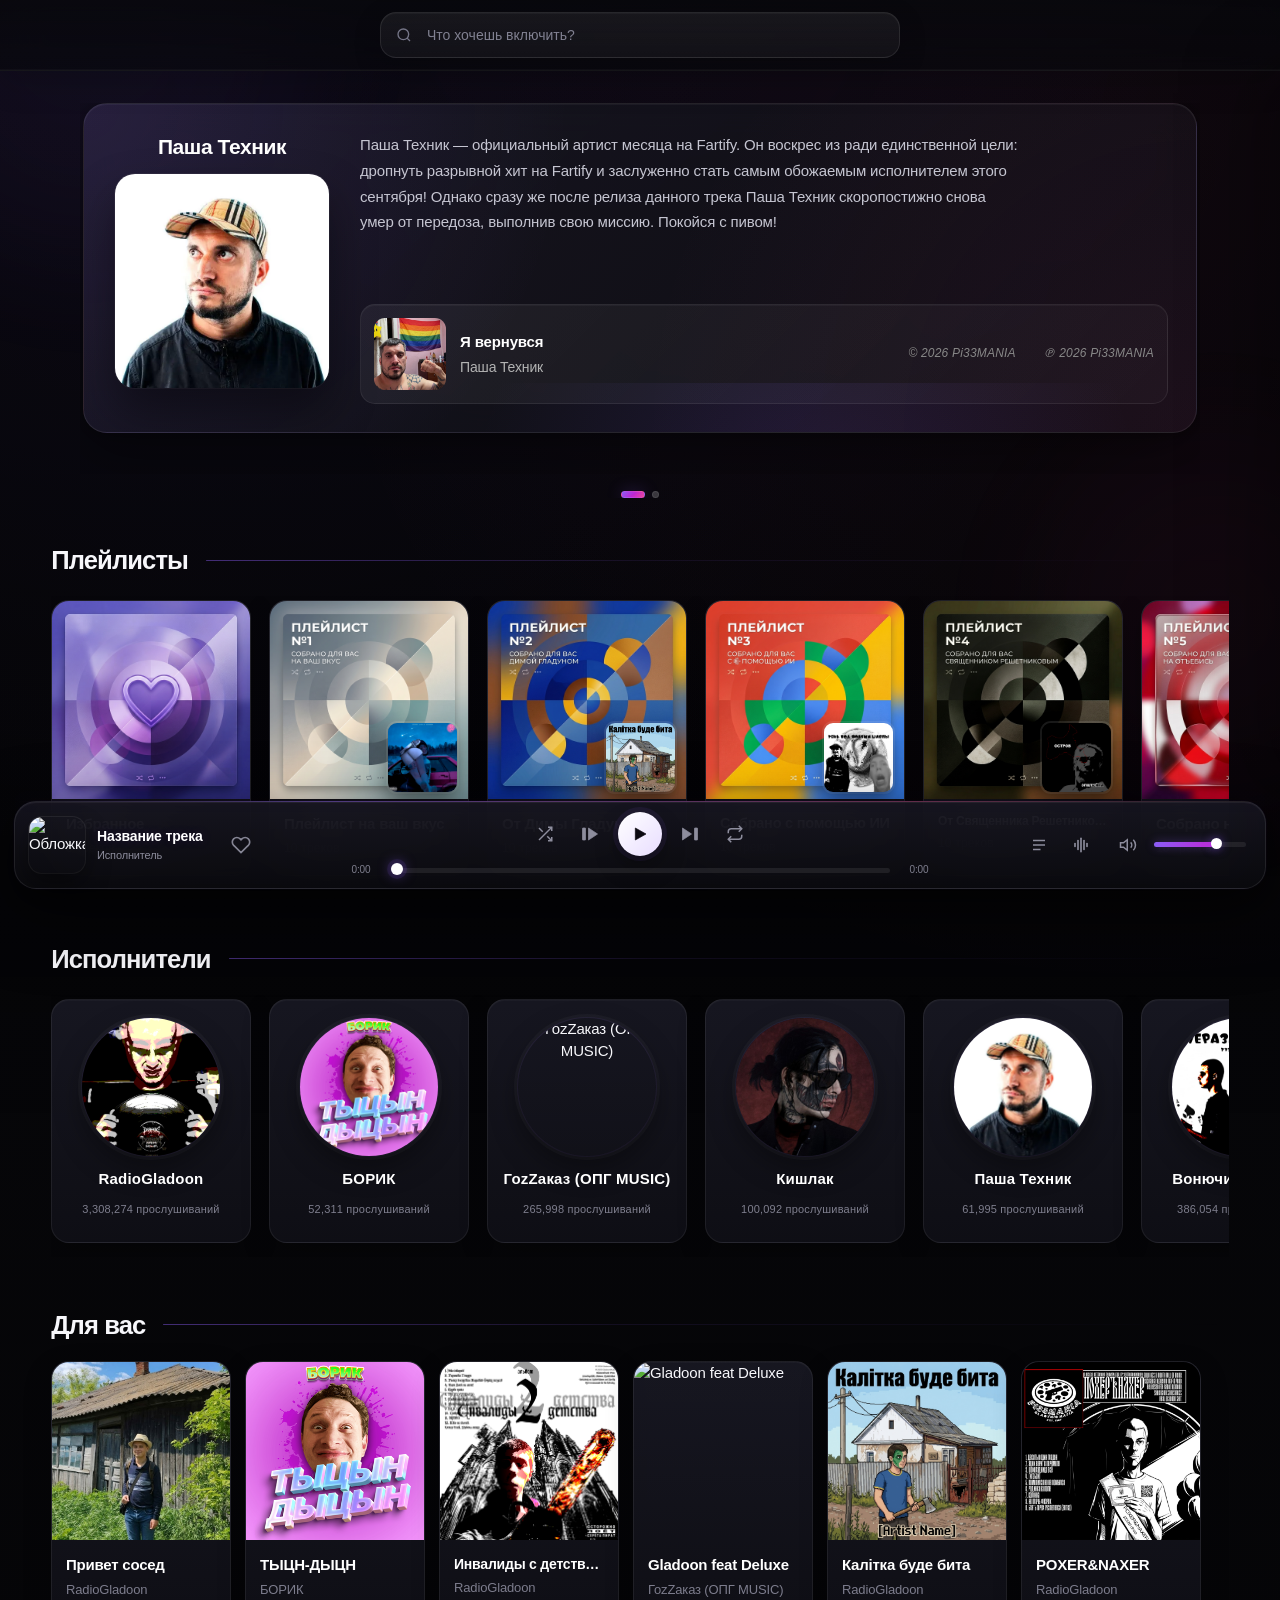
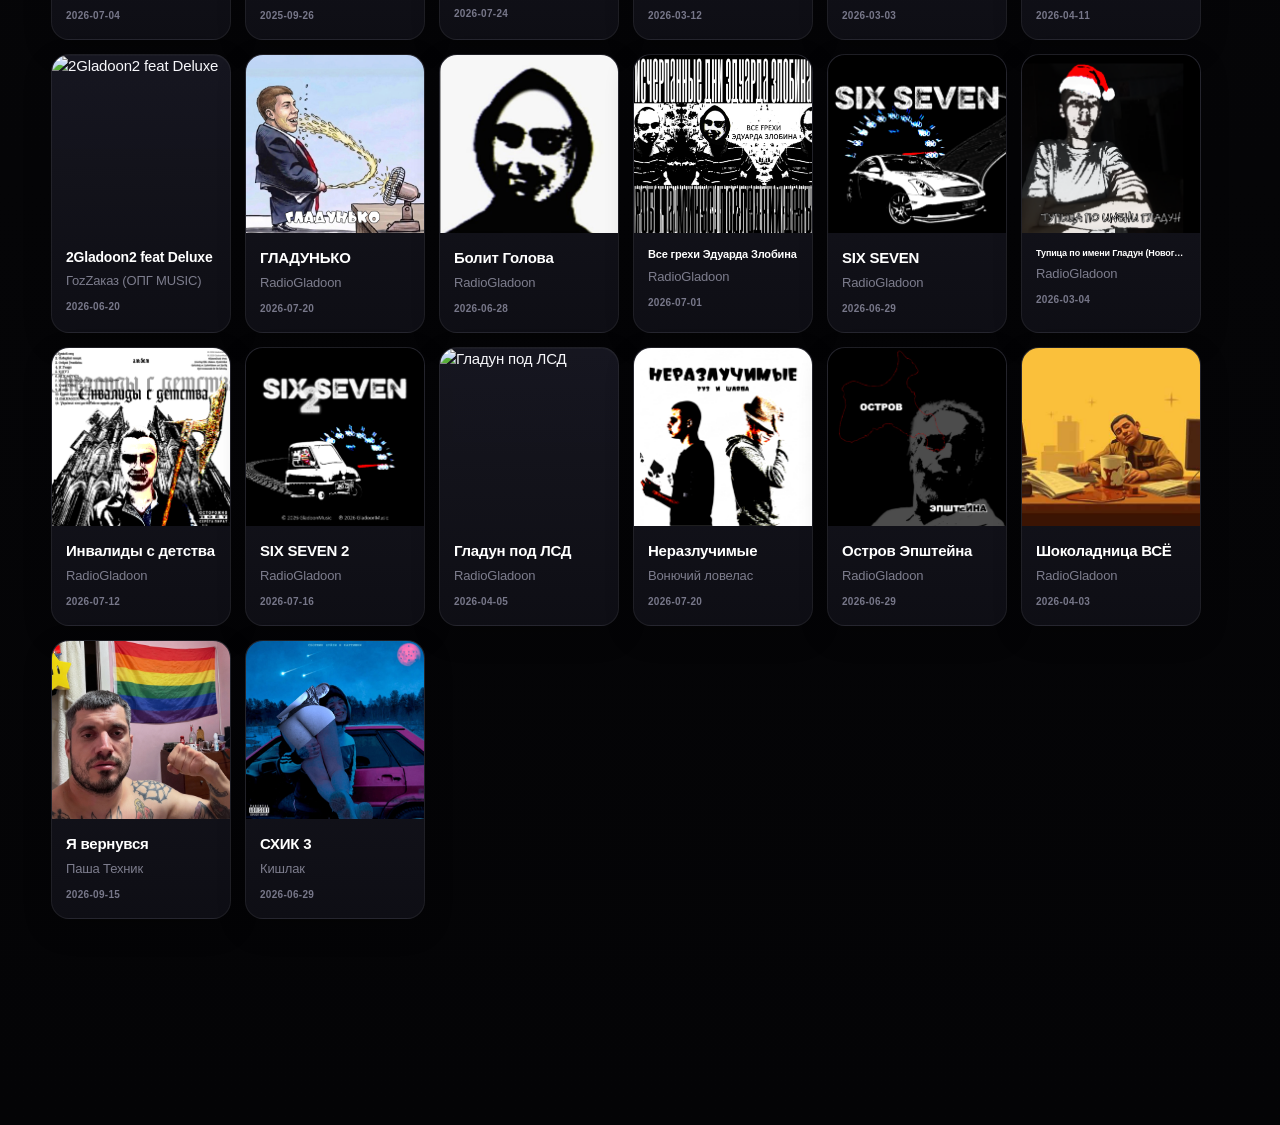
==== index.html @ 3d3d83d1 "Add files via upload" ====
<!DOCTYPE html>
<html lang="ru">
<head>
    <link rel="icon" type="image/png" href="favicon.ico">
    <meta charset="UTF-8">
    <meta name="viewport" content="width=device-width, initial-scale=1.0">
    <title>Fartify — Слушайте музыку наххер</title>
    <link rel="stylesheet" href="style.css">
    <!-- Динамический base -->
    <script>
        (function() {
            var path = window.location.pathname;
            var base = '/';
            if (path.indexOf('/Fartify/') === 0) {
                base = '/Fartify/';
            }
            var baseTag = document.createElement('base');
            baseTag.href = base;
            document.head.appendChild(baseTag);
        })();
    </script>
    <!-- Восстановление URL из ?path= -->
    <script>
        (function() {
            var params = new URLSearchParams(window.location.search);
            var path = params.get('path');
            if (path) {
                var base = document.querySelector('base').href.replace(/\/$/, '');
                window.history.replaceState({}, '', base + '/' + path.replace(/^\//, ''));
            }
        })();
    </script>
</head>
<body>
    <!-- Фоновые слои -->
    <div id="bg-layer1" class="bg-layer"></div>
    <div id="bg-layer2" class="bg-layer" style="opacity: 0;"></div>

    <header>
        <div class="search-wrapper">
            <div class="search-input-wrap">
                <svg class="search-icon" width="16" height="16" viewBox="0 0 24 24" fill="none" stroke="currentColor" stroke-width="2">
                    <circle cx="11" cy="11" r="8"/>
                    <line x1="21" y1="21" x2="16.65" y2="16.65"/>
                </svg>
                <input id="search-input" type="text" placeholder="Что хочешь включить?" autocomplete="off" spellcheck="false">
                <button id="search-clear" class="search-clear hidden" type="button" title="Очистить">
                    <svg width="14" height="14" viewBox="0 0 24 24" fill="none" stroke="currentColor" stroke-width="2">
                        <line x1="18" y1="6" x2="6" y2="18"/>
                        <line x1="6" y1="6" x2="18" y2="18"/>
                    </svg>
                </button>
            </div>
            <div id="search-results" class="search-results hidden"></div>
        </div>
    </header>

    <main>
        <div id="main-content">

            <!-- Карусель баннеров -->
            <div id="hero-carousel" class="hero-carousel">
                <div class="carousel-track" id="carousel-track">
                    <!-- Слайд 1: Новинки -->
                    <div class="carousel-slide">
                        <div id="new-releases-block" class="new-releases-block"></div>
                    </div>

                    <!-- Слайд 2: Исполнитель года -->
                    <div class="carousel-slide">
                        <div id="artist-of-year" class="artist-of-year"></div>
                    </div>

                    <!-- Слайд 3: Баннер рекомендаций -->
                    <div class="carousel-slide">
                        <div id="recommendation-banner" class="recommendation-banner">
                            <img src="photo/banner.png" alt="Рекомендации" class="banner-img" onerror="this.style.display='none'">
                            <button id="recommend-play-btn" class="recommend-play-btn">
                                <svg width="32" height="32" viewBox="0 0 24 24" fill="currentColor">
                                    <polygon points="6,3 20,12 6,21"/>
                                </svg>
                            </button>
                        </div>
                    </div>
                </div>

                <div class="carousel-dots" id="carousel-dots">
                    <span class="dot active" data-index="0"></span>
                    <span class="dot" data-index="1"></span>
                    <span class="dot" data-index="2"></span>
                </div>
            </div>

            <!-- Плейлисты -->
            <section id="playlists-section" class="section scrollable-section">
                <h2 class="section-title">Плейлисты</h2>
                <div id="playlists-grid" class="playlists-grid horizontal-grid"></div>
            </section>

            <!-- Исполнители -->
            <section id="artists-section" class="section scrollable-section">
                <h2 class="section-title">Исполнители</h2>
                <div id="artists-grid" class="artists-grid horizontal-grid"></div>
            </section>

            <!-- Недавно прослушано -->
            <section id="recent-section" class="section scrollable-section" style="display: none;">
                <h2 class="section-title">Недавно прослушано</h2>
                <div id="recent-grid" class="albums-grid horizontal-grid"></div>
            </section>

            <!-- Для вас -->
            <section id="for-you-section" class="section">
                <h2 class="section-title">Для вас</h2>
                <div id="albums-grid" class="albums-grid"></div>
            </section>

        </div><!-- /#main-content -->

        <!-- Страница исполнителя -->
        <div id="artist-page" class="artist-page hidden">
            <button id="back-btn" class="back-btn">← На главную</button>
            <div class="artist-header">
                <img id="artist-avatar" src="" alt="Аватар" class="artist-avatar">
                <div class="artist-info">
                    <div class="artist-name-row">
                        <h2 id="artist-name">Имя артиста</h2>
                        <span class="verified-badge" title="Одобрено Fartify">✔</span>
                    </div>
                    <div id="artist-total-plays" class="artist-total-plays"></div>
                    <button id="artist-play-btn" class="artist-play-btn">
                        <svg width="24" height="24" viewBox="0 0 24 24" fill="currentColor">
                            <polygon points="6,3 20,12 6,21"/>
                        </svg>
                    </button>
                </div>
            </div>

            <div class="popular-tracks-section">
                <h3>Популярные треки</h3>
                <div class="tracks-header">
                    <span>#</span>
                    <span></span>
                    <span>Название</span>
                    <span>Прослушивания</span>
                    <span>Длительность</span>
                </div>
                <ul id="popular-tracks-list" class="tracks-list"></ul>
            </div>

            <div class="artist-albums-section">
                <h3>Музыка</h3>
                <div id="artist-albums-grid" class="albums-grid"></div>
            </div>
        </div>

        <!-- Плеер -->
        <div id="player" class="player">
            <div class="player-left">
                <img id="player-cover" src="" alt="Обложка" class="player-cover-img">
                <div>
                    <div id="player-title">Название трека</div>
                    <div id="player-artist" class="player-artist-clickable">Исполнитель</div>
                </div>
                <button id="player-favorite-btn" class="favorite-btn" title="Добавить в избранное">
                    <svg width="20" height="20" viewBox="0 0 24 24" fill="none" stroke="currentColor" stroke-width="2">
                        <path d="M20.84 4.61a5.5 5.5 0 0 0-7.78 0L12 5.67l-1.06-1.06a5.5 5.5 0 0 0-7.78 7.78l1.06 1.06L12 21.23l7.78-7.78 1.06-1.06a5.5 5.5 0 0 0 0-7.78z"/>
                    </svg>
                </button>
            </div>

            <div class="player-center">
                <div class="player-controls">
                    <button id="shuffle-btn" class="control-btn" title="Перемешать">
                        <svg width="18" height="18" viewBox="0 0 24 24" fill="none" stroke="currentColor" stroke-width="2">
                            <polyline points="16 3 21 3 21 8"/><line x1="4" y1="20" x2="21" y2="3"/>
                            <polyline points="21 16 21 21 16 21"/><line x1="15" y1="15" x2="21" y2="21"/>
                            <line x1="4" y1="4" x2="9" y2="9"/>
                        </svg>
                    </button>
                    <button id="prev-btn" class="control-btn" title="Предыдущий трек">
                        <svg width="18" height="18" viewBox="0 0 24 24" fill="currentColor">
                            <rect x="2" y="4" width="4" height="16" rx="0.5"/><polygon points="10,4 22,12 10,20"/>
                        </svg>
                    </button>
                    <button id="play-pause-btn" class="control-btn play-btn" title="Плей / Пауза">
                        <svg id="play-icon" width="16" height="16" viewBox="0 0 24 24" fill="currentColor">
                            <polygon points="5,3 21,12 5,21"/>
                        </svg>
                        <svg id="pause-icon" width="16" height="16" viewBox="0 0 24 24" fill="currentColor" style="display: none;">
                            <rect x="4" y="3" width="6" height="18" rx="0.5"/><rect x="14" y="3" width="6" height="18" rx="0.5"/>
                        </svg>
                    </button>
                    <button id="next-btn" class="control-btn" title="Следующий трек">
                        <svg width="18" height="18" viewBox="0 0 24 24" fill="currentColor">
                            <polygon points="2,4 14,12 2,20"/><rect x="18" y="4" width="4" height="16" rx="0.5"/>
                        </svg>
                    </button>
                    <button id="repeat-btn" class="control-btn" title="Повтор">
                        <svg id="repeat-all-icon" width="18" height="18" viewBox="0 0 24 24" fill="none" stroke="currentColor" stroke-width="2">
                            <polyline points="17 1 21 5 17 9"/><path d="M3 11V9a4 4 0 0 1 4-4h14"/>
                            <polyline points="7 23 3 19 7 15"/><path d="M21 13v2a4 4 0 0 1-4 4H3"/>
                        </svg>
                        <svg id="repeat-one-icon" width="18" height="18" viewBox="0 0 24 24" fill="none" stroke="currentColor" stroke-width="2" style="display: none;">
                            <polyline points="17 1 21 5 17 9"/><path d="M3 11V9a4 4 0 0 1 4-4h14"/>
                            <polyline points="7 23 3 19 7 15"/><path d="M21 13v2a4 4 0 0 1-4 4H3"/>
                            <text x="10" y="15" font-size="8" font-weight="bold" fill="currentColor" stroke="none">1</text>
                        </svg>
                    </button>
                </div>
                <div class="progress-container">
                    <span id="current-time" class="time">0:00</span>
                    <div class="progress-track">
                        <div id="progress-fill" class="progress-fill" style="width: 0%;"></div>
                        <input type="range" id="progress-bar" class="progress-bar" min="0" max="100" value="0" step="0.1">
                    </div>
                    <span id="duration" class="time">0:00</span>
                </div>
            </div>

            <div class="player-right">
                <button id="lyrics-btn" class="control-btn" title="Текст песни">
                    <svg width="18" height="18" viewBox="0 0 24 24" fill="none" stroke="currentColor" stroke-width="2">
                        <path d="M4 6h16M4 12h16M4 18h10"/>
                    </svg>
                <button id="eq-btn" class="control-btn eq-btn" title="Эквалайзер" aria-expanded="false" aria-controls="equalizer-panel">
    <svg width="18" height="18" viewBox="0 0 24 24" fill="none" stroke="currentColor" stroke-width="2.2" stroke-linecap="round">
        <line x1="4"  y1="10" x2="4"  y2="14"/>
        <line x1="8"  y1="6"  x2="8"  y2="18"/>
        <line x1="12" y1="3"  x2="12" y2="21"/>
        <line x1="16" y1="6"  x2="16" y2="18"/>
        <line x1="20" y1="10" x2="20" y2="14"/>
    </svg>
</button>
                <div class="volume-container">
                    <button id="volume-btn" class="control-btn volume-icon" title="Громкость">
                        <svg id="volume-on-icon" width="18" height="18" viewBox="0 0 24 24" fill="none" stroke="currentColor" stroke-width="2">
                            <polygon points="11 5 6 9 2 9 2 15 6 15 11 19 11 5"/><path d="M15.54 8.46a5 5 0 0 1 0 7.07"/><path d="M19.07 4.93a10 10 0 0 1 0 14.14"/>
                        </svg>
                        <svg id="volume-off-icon" width="18" height="18" viewBox="0 0 24 24" fill="none" stroke="currentColor" stroke-width="2" style="display: none;">
                            <polygon points="11 5 6 9 2 9 2 15 6 15 11 19 11 5"/><line x1="23" y1="9" x2="17" y2="15"/><line x1="17" y1="9" x2="23" y2="15"/>
                        </svg>
                    </button>
                    <div class="volume-track">
                        <div id="volume-fill" class="volume-fill" style="width: 70%;"></div>
                        <input type="range" id="volume-bar" class="volume-bar" min="0" max="100" value="70" step="1">
                    </div>
                </div>
            </div>
            <audio id="audio"></audio>
        </div>
        <!-- Эквалайзер -->
<div id="equalizer-panel" class="equalizer-panel hidden" role="dialog" aria-label="Эквалайзер" aria-hidden="true">
    <div class="eq-header">
        <div class="eq-title">
            <svg width="14" height="14" viewBox="0 0 24 24" fill="none" stroke="currentColor" stroke-width="2.5" stroke-linecap="round">
                <line x1="4"  y1="6"  x2="10" y2="6"/>
                <line x1="14" y1="6"  x2="20" y2="6"/>
                <line x1="4"  y1="12" x2="8"  y2="12"/>
                <line x1="12" y1="12" x2="20" y2="12"/>
                <line x1="4"  y1="18" x2="14" y2="18"/>
                <line x1="18" y1="18" x2="20" y2="18"/>
            </svg>
            Эквалайзер
        </div>
        <div class="eq-header-actions">
            <span id="eq-gain-info" class="eq-gain-info">Выкл</span>
            <button id="eq-power" class="eq-power" type="button" aria-pressed="false" title="Включить эквалайзер">
                <svg width="14" height="14" viewBox="0 0 24 24" fill="none" stroke="currentColor" stroke-width="2.2" stroke-linecap="round">
                    <path d="M12 2v10"/>
                    <path d="M18.36 6.64a9 9 0 1 1-12.73 0"/>
                </svg>
            </button>
            <button id="eq-close" class="eq-close" type="button" aria-label="Закрыть">
                <svg width="14" height="14" viewBox="0 0 24 24" fill="none" stroke="currentColor" stroke-width="2.5">
                    <line x1="18" y1="6" x2="6" y2="18"/>
                    <line x1="6" y1="6" x2="18" y2="18"/>
                </svg>
            </button>
        </div>
    </div>

    <div id="eq-presets" class="eq-presets"></div>

    <div class="eq-bands-wrap">
        <div id="eq-bands" class="eq-bands"></div>
    </div>

    <div class="eq-footer">
        <button id="eq-reset" class="eq-reset" type="button">
            <svg width="12" height="12" viewBox="0 0 24 24" fill="none" stroke="currentColor" stroke-width="2.5" stroke-linecap="round">
                <path d="M3 12a9 9 0 1 0 3-6.7"/>
                <polyline points="3 4 3 9 8 9"/>
            </svg>
            Сбросить
        </button>
        <span class="eq-hint">−40 dB … +40 dB</span>
    </div>
</div>
    </main>

    <!-- Панель «Сейчас играет» -->
    <div id="lyrics-panel" class="lyrics-panel">
        <div id="lyrics-resizer" class="lyrics-resizer"></div>
        <button id="lyrics-close-btn" class="lyrics-close-btn">&times;</button>
        <div class="lyrics-background"></div>
        <div class="lyrics-content">

            <!-- Контекст -->
            <div id="lyrics-context" class="lyrics-context">Сейчас играет</div>

            <!-- Обложка -->
            <img id="lyrics-cover" src="" alt="Обложка" class="lyrics-cover">

            <!-- Название и исполнитель -->
            <div id="lyrics-now-title" class="lyrics-now-title">Название трека</div>
            <div id="lyrics-now-artist" class="lyrics-now-artist">Исполнитель</div>

            <!-- Блок текста (превью) -->
            <div class="lyrics-text-section">
                <div class="lyrics-section-head">
                    <div class="lyrics-section-title">Текст</div>
                    <button id="lyrics-expand-btn" class="lyrics-expand-btn" type="button">Развернуть</button>
                </div>
                <div id="lyrics-text-preview" class="lyrics-text-preview" data-lyrics-scroll>
                    <div id="lyrics-text" class="lyrics-text"></div>
                </div>
            </div>

            <!-- Очередь -->
            <div class="queue-section">
                <div class="queue-header">
                    <span class="queue-section-title">Далее в очереди</span>
                    <button id="queue-toggle" class="queue-toggle" type="button">Развернуть</button>
                </div>
                <div id="queue-next" class="queue-next"></div>
                <div id="queue-full" class="queue-full hidden"></div>
            </div>

            <!-- Оверлей полного текста -->
            <div id="lyrics-full-overlay" class="lyrics-full-overlay hidden">
                <div id="lyrics-full-bg" class="lyrics-full-bg"></div>
                <button id="lyrics-full-close" class="lyrics-full-close" type="button">
                    <svg width="12" height="12" viewBox="0 0 24 24" fill="none" stroke="currentColor" stroke-width="2.5">
                        <line x1="18" y1="6" x2="6" y2="18"/>
                        <line x1="6" y1="6" x2="18" y2="18"/>
                    </svg>
                    Свернуть
                </button>
                <div id="lyrics-full-content" class="lyrics-full-content" data-lyrics-scroll>
                    <!-- #lyrics-text будет перемещён сюда в JS -->
                </div>
            </div>

        </div>
    </div>

    <!-- Модальное окно альбома -->
    <div id="album-modal" class="modal hidden">
        <div class="modal-content">
            <span class="close">&times;</span>
            <div class="modal-main">
                <div class="modal-header">
                    <img id="modal-cover" src="" alt="Обложка">
                    <div class="modal-info">
                        <span id="modal-type" class="modal-type-label">Тип</span>
                        <h2 id="modal-title">Название</h2>
                        <div id="modal-meta" class="modal-meta"></div>
                        <button id="modal-play-btn" class="modal-play-btn">
                            <svg width="24" height="24" viewBox="0 0 24 24" fill="currentColor">
                                <polygon points="6,3 20,12 6,21"/>
                            </svg>
                        </button>
                    </div>
                    <span id="modal-rating" class="modal-rating">0/10</span>
                </div>
                <div class="modal-tracks-table">
                    <div class="tracks-header">
                        <span>#</span>
                        <span>Название</span>
                        <span>Прослушивания</span>
                        <span>Длительность</span>
                        <span></span>
                    </div>
                    <ul id="modal-tracks" class="tracks-list"></ul>
                </div>
                <div class="modal-footer">
                    <span id="modal-footer-date"></span>
                    <span id="modal-footer-label"></span>
                </div>
            </div>

            <div id="modal-critics" class="modal-critics hidden">
                <h3>Отзывы лицензированных критиков</h3>
                <ul id="modal-critics-list"></ul>
            </div>
        </div>
    </div>

    <!-- Модальное окно плейлиста -->
    <div id="playlist-modal" class="modal hidden">
        <div class="modal-content playlist-modal-content">
            <span class="close">&times;</span>
            <div class="playlist-header">
                <img id="playlist-modal-cover" src="photo/favorites.png" alt="Обложка плейлиста" class="playlist-modal-cover">
                <div class="playlist-info">
                    <span class="playlist-type-label">Плейлист</span>
                    <h2 id="playlist-modal-title">Избранное</h2>
                    <div id="playlist-modal-meta" class="playlist-meta"></div>
                    <button id="playlist-play-btn" class="modal-play-btn">
                        <svg width="24" height="24" viewBox="0 0 24 24" fill="currentColor">
                            <polygon points="6,3 20,12 6,21"/>
                        </svg>
                    </button>
                </div>
            </div>
            <div class="playlist-tracks-table">
                <div class="tracks-header">
                    <span>#</span>
                    <span></span>
                    <span>Название</span>
                    <span>Альбом</span>
                    <span>Дата добавления</span>
                    <span>Длительность</span>
                    <span></span>
                </div>
                <ul id="playlist-tracks" class="tracks-list"></ul>
            </div>
        </div>
    </div>

    <!-- Модальное окно для большой обложки -->
    <div id="image-modal" class="modal hidden">
        <div class="image-modal-content">
            <span class="close">&times;</span>
            <img id="image-modal-img" src="" alt="Обложка">
        </div>
    </div>

    <!-- SVG-фильтр для жидкого эффекта фона текста -->
    <svg style="position: absolute; width: 0; height: 0;">
        <filter id="liquidFilter" x="-50%" y="-50%" width="9900%" height="9900%">
            <feTurbulence id="turbulence" type="fractalNoise" baseFrequency="0.003 0.005" numOctaves="3" result="noise">
                <animate attributeName="baseFrequency"
                         values="0.003 0.005; 0.008 0.004; 0.005 0.009; 0.003 0.005"
                         dur="40s" repeatCount="indefinite" />
            </feTurbulence>
            <feDisplacementMap in="SourceGraphic" in2="noise" scale="220" xChannelSelector="R" yChannelSelector="G" />
        </filter>
    </svg>

    <script src="script.js"></script>
</body>
</html>
---- style.css ----
/* ===========================================
   Fartify — полный CSS
   =========================================== */
* { margin: 0; padding: 0; box-sizing: border-box; }

.hidden { display: none !important; }

:root {
    --lyrics-width: 350px;
    --card-gradient-color: #0f0f15;
}

body {
    background: #070709;
    color: #fff;
    font-family: 'Inter', 'Segoe UI', system-ui, -apple-system, sans-serif;
    min-height: 100vh;
    padding-bottom: 130px;
    overflow-x: hidden;
}

main {
    transition: margin-right 0.3s ease;
}

body.lyrics-open main {
    margin-right: var(--lyrics-width, 350px);
}

::-webkit-scrollbar { width: 8px; height: 6px; }
::-webkit-scrollbar-track { background: #0a0a0c; }
::-webkit-scrollbar-thumb { background: #333; border-radius: 4px; }
::-webkit-scrollbar-thumb:hover { background: #7B2FF7; }

/* ===========================================
   ШАПКА + ПОИСК
   =========================================== */
header {
    background: #0d0d12;
    padding: 10px 20px;
    display: flex;
    align-items: center;
    justify-content: center;
    min-height: 56px;
    box-shadow: 0 4px 20px rgba(0,0,0,0.6);
    position: sticky;
    top: 0;
    z-index: 400;
    animation: slideDown 0.6s ease-out;
    border-bottom: 1px solid rgba(255,255,255,0.05);
}
@keyframes slideDown {
    from { transform: translateY(-100%); opacity: 0; }
    to { transform: translateY(0); opacity: 1; }
}

.search-wrapper {
    position: relative;
    width: 100%;
    max-width: 520px;
}

.search-input-wrap {
    position: relative;
    display: flex;
    align-items: center;
}

.search-icon {
    position: absolute;
    left: 16px;
    color: #7a7a85;
    pointer-events: none;
    transition: color 0.2s;
}

#search-input {
    width: 100%;
    padding: 11px 44px 11px 42px;
    background: rgba(255,255,255,0.06);
    border: 1px solid rgba(255,255,255,0.08);
    border-radius: 30px;
    color: #fff;
    font-size: 14px;
    font-family: inherit;
    outline: none;
    transition: background 0.2s, border-color 0.2s, box-shadow 0.2s;
}

#search-input::placeholder { color: #7a7a85; }

#search-input:focus {
    background: rgba(255,255,255,0.09);
    border-color: rgba(123,47,247,0.5);
    box-shadow: 0 0 0 3px rgba(123,47,247,0.15);
}

#search-input:focus ~ .search-icon { color: #7B2FF7; }

.search-clear {
    position: absolute;
    right: 12px;
    background: none;
    border: none;
    color: #7a7a85;
    cursor: pointer;
    padding: 5px;
    display: flex;
    align-items: center;
    justify-content: center;
    border-radius: 50%;
    transition: color 0.2s, background 0.2s;
}
.search-clear:hover { color: #fff; background: rgba(255,255,255,0.1); }

.search-results {
    position: absolute;
    top: calc(100% + 8px);
    left: 0;
    right: 0;
    background: rgba(20, 16, 28, 0.96);
    backdrop-filter: blur(20px);
    -webkit-backdrop-filter: blur(20px);
    border: 1px solid rgba(123,47,247,0.25);
    border-radius: 14px;
    box-shadow:
        0 20px 50px rgba(0,0,0,0.7),
        0 0 20px rgba(123,47,247,0.15);
    max-height: 480px;
    overflow-y: auto;
    padding: 8px;
    animation: searchDrop 0.22s ease-out;
}

@keyframes searchDrop {
    from { opacity: 0; transform: translateY(-6px); }
    to { opacity: 1; transform: translateY(0); }
}

.search-results::-webkit-scrollbar { width: 6px; }
.search-results::-webkit-scrollbar-track { background: transparent; }
.search-results::-webkit-scrollbar-thumb {
    background: linear-gradient(180deg, rgba(123,47,247,0.5), rgba(233,30,99,0.5));
    border-radius: 3px;
}
.search-results::-webkit-scrollbar-thumb:hover {
    background: linear-gradient(180deg, #7B2FF7, #e91e63);
}

.search-section-title {
    font-size: 11px;
    font-weight: 700;
    text-transform: uppercase;
    letter-spacing: 1.2px;
    color: #7B2FF7;
    padding: 10px 12px 6px;
}

.search-result-item {
    display: flex;
    align-items: center;
    gap: 12px;
    padding: 8px 10px;
    border-radius: 10px;
    cursor: pointer;
    transition: background 0.15s ease, transform 0.15s ease;
}
.search-result-item:hover {
    background: rgba(123,47,247,0.12);
    transform: translateX(2px);
}

.search-result-cover {
    width: 44px;
    height: 44px;
    object-fit: cover;
    border-radius: 6px;
    flex-shrink: 0;
    box-shadow: 0 2px 8px rgba(0,0,0,0.4);
}

.search-result-avatar {
    width: 44px;
    height: 44px;
    object-fit: cover;
    border-radius: 50%;
    flex-shrink: 0;
    box-shadow: 0 2px 8px rgba(0,0,0,0.4);
}

.search-result-info { min-width: 0; flex: 1; }

.search-result-title {
    font-size: 14px;
    font-weight: 600;
    color: #fff;
    white-space: nowrap;
    overflow: hidden;
    text-overflow: ellipsis;
    margin-bottom: 3px;
}

.search-result-meta {
    display: flex;
    align-items: center;
    gap: 6px;
    font-size: 12px;
    color: #7a7a85;
    white-space: nowrap;
    overflow: hidden;
    text-overflow: ellipsis;
}
.search-result-type { color: #7a7a85; }
.search-result-dot { color: #4a4a55; font-weight: bold; }
.search-result-artist { color: #5a5a65; font-weight: 500; }

.search-result-empty {
    padding: 30px 16px;
    text-align: center;
    color: #7a7a85;
    font-size: 13px;
}

/* ===========================================
   СЕКЦИИ
   =========================================== */
.section { margin-bottom: 40px; padding: 0; }

.section-title {
    position: relative;
    display: inline-block;
    font-size: 24px;
    font-weight: 700;
    color: #fff;
    margin: 0 0 22px 0;
    padding: 0 0 8px;
    letter-spacing: 0.3px;
    line-height: 1.2;
    background: none;
    border: none;
}

.section-title::after {
    content: "";
    position: absolute;
    left: 0;
    bottom: 0;
    width: 100%;
    height: 2px;
    border-radius: 2px;
    background: linear-gradient(90deg,
        rgba(123, 47, 247, 0.9) 0%,
        rgba(233, 30, 99, 0.9) 50%,
        rgba(123, 47, 247, 0) 100%);
    box-shadow: 0 0 12px rgba(123, 47, 247, 0.45);
    transition: width 0.4s ease, opacity 0.4s ease;
}

.section-title:hover::after {
    box-shadow: 0 0 20px rgba(123, 47, 247, 0.75), 0 0 8px rgba(233, 30, 99, 0.5);
}

#main-content {
    padding: 0 60px;
    margin: 0 auto;
    box-sizing: border-box;
}

/* ===========================================
   КАРТОЧКИ РЕЛИЗОВ
   =========================================== */
.album-card {
    position: relative;
    flex: 0 0 180px;
    width: 180px;
    border-radius: 12px;
    overflow: hidden;
    background: linear-gradient(180deg, #1a1624 0%, #12121a 100%);
    border: 1px solid rgba(123,47,247,0.15);
    cursor: pointer;
    text-decoration: none;
    color: inherit;
    padding: 0;
    box-shadow: none;
    transition: transform 0.3s ease, border-color 0.3s ease, box-shadow 0.3s ease;
    text-align: left;
    display: block;
}

.album-card:hover {
    transform: translateY(-6px);
    border-color: rgba(123,47,247,0.5);
    box-shadow:
        0 14px 30px rgba(0,0,0,0.6),
        0 0 0 1px rgba(123,47,247,0.3),
        0 0 22px rgba(123,47,247,0.25);
}

.album-card.is-playing {
    transform: translateY(-6px) scale(1.03);
    border-color: rgba(123,47,247,0.55);
    box-shadow:
        0 14px 30px rgba(0,0,0,0.6),
        0 0 0 1px rgba(123,47,247,0.35),
        0 0 24px rgba(123,47,247,0.3);
    z-index: 2;
}

.album-card img {
    width: 100%;
    aspect-ratio: 1 / 1;
    object-fit: cover;
    display: block;
    border-radius: 0;
    margin: 0;
    transition: transform 0.5s ease;
}
.album-card:hover img { transform: scale(1.05); }

.album-card .title {
    font-weight: 700;
    font-size: 16px;
    color: #fff;
    white-space: nowrap;
    overflow: hidden;
    text-overflow: ellipsis;
    margin: 14px 14px 4px;
    text-align: left;
}

.album-card .artist {
    font-size: 13px;
    color: #9a9aa5;
    white-space: nowrap;
    overflow: hidden;
    text-overflow: ellipsis;
    margin: 0 14px;
    text-align: left;
}

.album-card .date {
    font-size: 11px;
    font-weight: 500;
    letter-spacing: 0.3px;
    color: #7a7a85;
    display: inline-block;
    margin: 10px 14px 16px;
    text-align: left;
    text-transform: none;
    background: none;
    -webkit-text-fill-color: initial;
}

.album-card .type { display: none; }

.album-card .release-type-badge {
    position: absolute;
    top: 12px;
    left: 12px;
    padding: 5px 10px;
    font-size: 10px;
    font-weight: 700;
    letter-spacing: 1px;
    text-transform: uppercase;
    border-radius: 6px;
    z-index: 3;
    pointer-events: none;
    transition: opacity 0.25s ease, transform 0.25s ease,
                color 0.25s ease, border-color 0.25s ease, box-shadow 0.25s ease;
    opacity: 0;
    transform: translateY(-4px);
    background: rgba(20, 20, 26, 0.85);
    backdrop-filter: blur(6px);
    border: 1px solid rgba(255,255,255,0.1);
    color: #e6e6e6;
    box-shadow: 0 4px 12px rgba(0,0,0,0.45);
}

.album-card .release-type-badge .badge-new { display: none; }
.album-card .release-type-badge .badge-type { display: inline; }

.album-card .release-type-badge.is-new {
    opacity: 1;
    transform: translateY(0);
    background: linear-gradient(135deg, #7B2FF7 0%, #e91e63 100%);
    border: none;
    color: #fff;
    box-shadow:
        0 4px 12px rgba(123,47,247,0.55),
        0 0 0 1px rgba(255,255,255,0.08) inset;
}

.album-card .release-type-badge.is-new .badge-new { display: inline; }
.album-card .release-type-badge.is-new .badge-type { display: none; }

.album-card:hover .release-type-badge {
    opacity: 1;
    transform: translateY(0);
}

.album-card:hover .release-type-badge.is-new {
    background: rgba(20, 20, 26, 0.85);
    backdrop-filter: blur(6px);
    border: 1px solid rgba(255,255,255,0.1);
    color: #e6e6e6;
    box-shadow: 0 4px 12px rgba(0,0,0,0.45);
}

.album-card:hover .release-type-badge.is-new .badge-new { display: none; }
.album-card:hover .release-type-badge.is-new .badge-type { display: inline; }

.album-card .album-play-btn {
    position: absolute;
    bottom: 76px;
    right: 12px;
    width: 38px;
    height: 38px;
    border-radius: 50%;
    border: none;
    color: #fff;
    display: flex;
    align-items: center;
    justify-content: center;
    cursor: pointer;
    z-index: 4;
    background: linear-gradient(135deg, #7B2FF7 0%, #9D4EDD 100%);
    box-shadow:
        0 6px 16px rgba(0,0,0,0.55),
        0 0 0 1px rgba(255,255,255,0.1) inset;
    opacity: 0;
    transform: translateY(8px) scale(0.9);
    transition: opacity 0.25s ease, transform 0.25s ease, background 0.2s ease;
}

.album-card:hover .album-play-btn {
    opacity: 1;
    transform: translateY(0) scale(1);
}

.album-card .album-play-btn.is-playing-state {
    opacity: 1;
    transform: translateY(0) scale(1);
    box-shadow:
        0 6px 18px rgba(123,47,247,0.7),
        0 0 0 1px rgba(255,255,255,0.15) inset,
        0 0 22px rgba(123,47,247,0.55);
}

.album-card .album-play-btn:hover {
    background: linear-gradient(135deg, #9D4EDD 0%, #e91e63 100%);
    transform: scale(1.08);
}

/* ===========================================
   КАРТОЧКИ ИСПОЛНИТЕЛЕЙ
   =========================================== */
.artist-card {
    position: relative;
    flex: 0 0 180px;
    width: 180px;
    border-radius: 12px;
    overflow: hidden;
    background: linear-gradient(180deg, #1a1624 0%, #12121a 100%);
    border: 1px solid rgba(123,47,247,0.15);
    cursor: pointer;
    text-decoration: none;
    color: inherit;
    padding: 18px 14px 16px;
    box-shadow: none;
    transition: transform 0.3s ease, border-color 0.3s ease, box-shadow 0.3s ease;
    text-align: center;
    display: flex;
    flex-direction: column;
    align-items: center;
    gap: 12px;
}

.artist-card::before {
    content: "";
    position: absolute;
    inset: 0;
    background: linear-gradient(180deg, transparent 40%, rgba(123,47,247,0.08) 100%);
    opacity: 0;
    transition: opacity 0.3s ease;
    pointer-events: none;
    z-index: 1;
    border-radius: 12px;
}

.artist-card:hover {
    transform: translateY(-6px);
    border-color: rgba(123,47,247,0.6);
    box-shadow:
        0 14px 30px rgba(0,0,0,0.6),
        0 0 0 1px rgba(123,47,247,0.4),
        0 0 24px rgba(123,47,247,0.35);
}

.artist-card:hover::before { opacity: 1; }

.artist-card img {
    width: 130px;
    height: 130px;
    object-fit: cover;
    border-radius: 50%;
    display: block;
    position: relative;
    z-index: 2;
    box-shadow:
        0 8px 20px rgba(0,0,0,0.6),
        0 0 0 2px rgba(255,255,255,0.03),
        0 0 20px rgba(123,47,247,0.15);
    transition: transform 0.5s ease, box-shadow 0.5s ease;
    margin: 0 auto;
}

.artist-card:hover img {
    transform: scale(1.06);
    box-shadow:
        0 10px 26px rgba(0,0,0,0.7),
        0 0 0 2px rgba(123,47,247,0.4),
        0 0 30px rgba(123,47,247,0.5);
}

.artist-card .artist-name {
    font-weight: 700;
    font-size: 15px;
    color: #fff;
    white-space: nowrap;
    overflow: hidden;
    text-overflow: ellipsis;
    width: 100%;
    position: relative;
    z-index: 2;
    letter-spacing: 0.2px;
    margin: 0;
}

.artist-card .artist-plays {
    color: #9a9aa5;
    font-size: 12px;
    margin: 0;
    position: relative;
    z-index: 2;
    font-weight: 500;
    letter-spacing: 0.2px;
}

a.artist-card {
    display: flex;
    flex-direction: column;
    align-items: center;
    text-align: center;
}

/* ===========================================
   КАРТОЧКИ ПЛЕЙЛИСТОВ
   =========================================== */
.playlist-card {
    position: relative;
    flex: 0 0 180px;
    width: 180px;
    border-radius: 12px;
    overflow: hidden;
    background: linear-gradient(180deg, #1a1624 0%, #12121a 100%);
    border: 1px solid rgba(123,47,247,0.15);
    cursor: pointer;
    text-decoration: none;
    color: inherit;
    padding: 0;
    box-shadow: none;
    transition: transform 0.3s ease, border-color 0.3s ease, box-shadow 0.3s ease;
    text-align: left;
    display: block;
}

.playlist-card::before {
    content: "";
    position: absolute;
    inset: 0;
    background: linear-gradient(180deg, transparent 40%, rgba(123,47,247,0.08) 100%);
    opacity: 0;
    transition: opacity 0.3s ease;
    pointer-events: none;
    z-index: 1;
    border-radius: 12px;
}

.playlist-card:hover {
    transform: translateY(-6px);
    border-color: rgba(123,47,247,0.6);
    box-shadow:
        0 14px 30px rgba(0,0,0,0.6),
        0 0 0 1px rgba(123,47,247,0.4),
        0 0 24px rgba(123,47,247,0.35);
}

.playlist-card.is-playing {
    transform: translateY(-6px) scale(1.03);
    border-color: rgba(123,47,247,0.55);
    box-shadow:
        0 14px 30px rgba(0,0,0,0.6),
        0 0 0 1px rgba(123,47,247,0.35),
        0 0 24px rgba(123,47,247,0.3);
    z-index: 2;
}

.playlist-card:hover::before { opacity: 1; }

.playlist-card img {
    width: 100%;
    aspect-ratio: 1 / 1;
    object-fit: cover;
    border-radius: 0;
    margin: 0;
    display: block;
    box-shadow: none;
    transition: transform 0.5s ease;
}

.playlist-card:hover img { transform: scale(1.05); }

.playlist-card .playlist-name {
    font-weight: 700;
    font-size: 15px;
    color: #fff;
    white-space: nowrap;
    overflow: hidden;
    text-overflow: ellipsis;
    margin: 14px 14px 4px;
    text-align: left;
    position: relative;
    z-index: 2;
}

.playlist-card .playlist-track-count {
    color: #9a9aa5;
    font-size: 12px;
    margin: 0 14px 14px;
    text-align: left;
    position: relative;
    z-index: 2;
    font-weight: 500;
    letter-spacing: 0.2px;
}

.playlist-card .playlist-mini-cover {
    position: absolute;
    top: 10px;
    right: 10px;
    width: 36%;
    aspect-ratio: 1 / 1;
    object-fit: cover;
    border-radius: 6px;
    box-shadow:
        0 4px 12px rgba(0,0,0,0.75),
        0 0 0 2px rgba(255,255,255,0.18);
    z-index: 3;
    margin: 0;
    transition: transform 0.3s ease, box-shadow 0.3s ease;
}

.playlist-card:hover .playlist-mini-cover {
    transform: scale(1.05);
    box-shadow:
        0 6px 16px rgba(0,0,0,0.85),
        0 0 0 2px rgba(123,47,247,0.6),
        0 0 16px rgba(123,47,247,0.4);
}

.playlist-card .playlist-play-btn {
    position: absolute;
    bottom: 58px;
    right: 12px;
    width: 38px;
    height: 38px;
    border-radius: 50%;
    border: none;
    color: #fff;
    display: flex;
    align-items: center;
    justify-content: center;
    cursor: pointer;
    z-index: 4;
    background: linear-gradient(135deg, #7B2FF7 0%, #9D4EDD 100%);
    box-shadow:
        0 6px 16px rgba(0,0,0,0.55),
        0 0 0 1px rgba(255,255,255,0.1) inset;
    opacity: 0;
    transform: translateY(8px) scale(0.9);
    transition: opacity 0.25s ease, transform 0.25s ease, background 0.2s ease;
}

.playlist-card:hover .playlist-play-btn {
    opacity: 1;
    transform: translateY(0) scale(1);
}

.playlist-card .playlist-play-btn.is-playing-state {
    opacity: 1;
    transform: translateY(0) scale(1);
    box-shadow:
        0 6px 18px rgba(123,47,247,0.7),
        0 0 0 1px rgba(255,255,255,0.15) inset,
        0 0 22px rgba(123,47,247,0.55);
}

.playlist-card .playlist-play-btn:hover {
    background: linear-gradient(135deg, #9D4EDD 0%, #e91e63 100%);
    transform: scale(1.08);
}

/* ===========================================
   ПЛЕЕР
   =========================================== */
.player {
    position: fixed;
    bottom: 0; left: 0; right: 0;
    background: linear-gradient(180deg, rgba(22,16,32,0.92) 0%, rgba(10,8,15,0.98) 100%);
    backdrop-filter: blur(28px) saturate(1.2);
    -webkit-backdrop-filter: blur(28px) saturate(1.2);
    padding: 10px 24px 14px;
    display: flex;
    align-items: center;
    justify-content: space-between;
    border-top: 1px solid rgba(255,255,255,0.06);
    box-shadow:
        0 -12px 40px rgba(0,0,0,0.75),
        inset 0 1px 0 rgba(255,255,255,0.04);
    z-index: 300;
    animation: playerSlideUp 0.4s ease-out;
    gap: 20px;
}

.player::before {
    content: "";
    position: absolute;
    top: -1px; left: 0; right: 0;
    height: 1px;
    background: rgba(255, 255, 255, 0.06);
    pointer-events: none;
}

@keyframes playerSlideUp {
    from { transform: translateY(100%); opacity: 0; }
    to { transform: translateY(0); opacity: 1; }
}

.player-left {
    display: flex; align-items: center; gap: 14px;
    min-width: 180px; flex: 1;
    z-index: 1;
}

.player-left img {
    width: 52px; height: 52px;
    object-fit: cover;
    border-radius: 8px;
    cursor: pointer;
    box-shadow:
        0 4px 16px rgba(0,0,0,0.7),
        0 0 22px rgba(123,47,247,0.2);
    transition: transform 0.25s ease, box-shadow 0.25s ease;
}

.player-left img:hover {
    transform: scale(1.06);
    box-shadow:
        0 6px 22px rgba(0,0,0,0.8),
        0 0 30px rgba(123,47,247,0.45);
}

#player-title {
    font-weight: 700;
    font-size: 14px;
    color: #fff;
    text-shadow: 0 0 12px rgba(123,47,247,0.15);
}

#player-artist {
    color: #b3b3b3;
    font-size: 12px;
    font-weight: 500;
    cursor: pointer;
    transition: color 0.2s;
}
#player-artist:hover { text-decoration: underline; color: #7B2FF7; }

.player-left .favorite-btn { margin-left: 10px; }

.player-center {
    flex: 2;
    display: flex;
    flex-direction: column;
    align-items: center;
    gap: 6px;
    max-width: 600px;
    z-index: 1;
}

.player-controls { display: flex; align-items: center; gap: 16px; }

.control-btn {
    background: none;
    border: none;
    cursor: pointer;
    padding: 7px;
    border-radius: 50%;
    display: flex;
    align-items: center;
    justify-content: center;
    transition: color 0.2s, transform 0.2s, text-shadow 0.2s;
    color: #b3b3b3;
}
.control-btn svg { stroke: currentColor; }
.control-btn:hover {
    color: #fff;
    transform: scale(1.15);
    text-shadow: 0 0 12px rgba(123,47,247,0.8);
}
.control-btn.active {
    color: #7B2FF7;
    text-shadow: 0 0 12px rgba(123,47,247,0.9);
}

.play-btn {
    background: linear-gradient(135deg, #ffffff 0%, #e8dcff 100%);
    color: #000;
    width: 42px;
    height: 42px;
    border-radius: 50%;
    box-shadow:
        0 4px 16px rgba(0,0,0,0.55),
        0 0 0 1px rgba(255,255,255,0.1) inset,
        0 0 20px rgba(123,47,247,0.25);
    transition: transform 0.2s, box-shadow 0.2s;
}
.play-btn:hover {
    background: #fff;
    transform: scale(1.1);
    box-shadow:
        0 6px 22px rgba(0,0,0,0.6),
        0 0 24px rgba(123,47,247,0.55);
}

.progress-container { display: flex; align-items: center; width: 100%; gap: 12px; }

.time {
    font-size: 11px;
    color: #b3b3b3;
    min-width: 40px;
    text-align: center;
    font-variant-numeric: tabular-nums;
}

.progress-track {
    position: relative;
    flex: 1;
    height: 6px;
    cursor: pointer;
    background: rgba(255,255,255,0.07);
    border-radius: 3px;
}

.progress-fill {
    position: absolute; top: 0; left: 0;
    height: 100%;
    background: linear-gradient(90deg, #7B2FF7 0%, #e91e63 100%);
    border-radius: 3px;
    pointer-events: none; z-index: 1;
    transition: width 0.1s linear;
    box-shadow: 0 0 10px rgba(123,47,247,0.5);
}

.progress-bar {
    position: absolute; top: 0; left: 0;
    width: 100%; height: 6px;
    -webkit-appearance: none; appearance: none;
    background: transparent;
    outline: none; cursor: pointer; margin: 0; z-index: 2;
}
.progress-bar::-webkit-slider-thumb {
    -webkit-appearance: none;
    width: 14px; height: 14px;
    border-radius: 50%;
    background: #fff;
    box-shadow: 0 0 12px rgba(123,47,247,0.9), 0 0 0 3px rgba(123,47,247,0.25);
    border: none;
    transition: transform 0.15s;
    cursor: pointer;
    position: relative; z-index: 3;
    margin-top: -4px;
}
.progress-bar::-webkit-slider-thumb:hover { transform: scale(1.25); }
.progress-bar::-moz-range-thumb {
    width: 14px; height: 14px; border-radius: 50%;
    background: #fff; border: none;
    box-shadow: 0 0 12px rgba(123,47,247,0.9);
}

.player-right {
    min-width: 200px; flex: 1;
    display: flex;
    align-items: center;
    justify-content: flex-end;
    gap: 12px;
    z-index: 1;
}

.volume-container { display: flex; align-items: center; gap: 8px; }

.volume-track {
    position: relative;
    width: 90px;
    height: 6px;
    cursor: pointer;
    background: rgba(255,255,255,0.07);
    border-radius: 3px;
}

.volume-fill {
    position: absolute; top: 0; left: 0;
    height: 100%;
    background: linear-gradient(90deg, #7B2FF7 0%, #9D4EDD 100%);
    border-radius: 3px;
    pointer-events: none; z-index: 1;
    transition: width 0.1s linear;
    box-shadow: 0 0 8px rgba(123,47,247,0.5);
}

.volume-bar {
    position: absolute; top: 0; left: 0;
    width: 100%; height: 6px;
    -webkit-appearance: none; appearance: none;
    background: transparent;
    outline: none; cursor: pointer; margin: 0; z-index: 2;
}
.volume-bar::-webkit-slider-thumb {
    -webkit-appearance: none;
    width: 12px; height: 12px;
    border-radius: 50%;
    background: #fff;
    box-shadow: 0 0 10px rgba(123,47,247,0.8);
    border: none; cursor: pointer;
    margin-top: -3px;
}
.volume-bar::-webkit-slider-thumb:hover { transform: scale(1.15); }

/* ===========================================
   ПАНЕЛЬ «СЕЙЧАС ИГРАЕТ» (ИСПРАВЛЕНО)
   =========================================== */
.lyrics-panel {
    position: fixed;
    right: 0; top: 56px; bottom: 110px;
    width: var(--lyrics-width, 350px);
    background: rgba(7,7,9,0.9);
    backdrop-filter: blur(25px);
    -webkit-backdrop-filter: blur(25px);
    z-index: 250;
    transform: translateX(100%);
    transition: transform 0.35s cubic-bezier(0.25, 0.8, 0.25, 1);
    display: flex;
    flex-direction: column;
    overflow: hidden; /* Обрезаем всё, что вылазит за границы панели */
    border-left: 1px solid rgba(255,255,255,0.05);
}
.lyrics-panel.open { transform: translateX(0); }

.lyrics-resizer {
    position: absolute;
    top: 0; bottom: 0;
    left: 0;
    width: 14px;
    cursor: ew-resize;
    z-index: 999;
    background: transparent;
    touch-action: none;
}
.lyrics-resizer::before {
    content: "";
    position: absolute;
    top: 50%;
    left: 3px;
    transform: translateY(-50%);
    width: 4px;
    height: 48px;
    border-radius: 2px;
    background: rgba(255,255,255,0.15);
    transition: background 0.2s, height 0.2s;
    pointer-events: none;
}
.lyrics-resizer:hover::before,
.lyrics-resizer.active::before {
    background: linear-gradient(180deg, #7B2FF7 0%, #e91e63 100%);
    height: 90px;
    box-shadow: 0 0 12px rgba(123,47,247,0.7);
}

.lyrics-background {
    position: absolute;
    top: 0; left: 0; right: 0; bottom: 0;
    background-size: cover;
    background-position: center;
    filter: blur(10px) brightness(0.2) url(#liquidFilter);
    z-index: -1;
    pointer-events: none;
}

/* Главный контейнер содержимого панели */
.lyrics-content {
    display: flex;
    flex-direction: column;
    align-items: stretch;
    padding: 18px 18px 40px;
    gap: 14px;
    
    /* КРИТИЧЕСКИ ВАЖНО ДЛЯ СКРОЛЛА И ЗАЩИТЫ ОТ СЪЕДАНИЯ */
    flex: 1 1 auto;
    min-height: 0;        /* Разрешает флекс-элементу сжиматься и скроллиться */
    overflow-y: auto;     /* Включает вертикальную прокрутку */
    
    color: #fff;
    scroll-behavior: smooth;
    position: relative;
    z-index: 1;
}

.lyrics-content::-webkit-scrollbar { width: 8px; }
.lyrics-content::-webkit-scrollbar-track { background: rgba(255,255,255,0.03); border-radius: 4px; }
.lyrics-content::-webkit-scrollbar-thumb {
    background: linear-gradient(180deg, #7B2FF7 0%, #9D4EDD 100%);
    border-radius: 4px;
    box-shadow: 0 0 8px rgba(123,47,247,0.5);
}
.lyrics-content::-webkit-scrollbar-thumb:hover {
    background: linear-gradient(180deg, #9D4EDD 0%, #e91e63 100%);
    box-shadow: 0 0 14px rgba(123,47,247,0.85);
}

.lyrics-context {
    font-size: 11px;
    font-weight: 700;
    text-transform: uppercase;
    letter-spacing: 1.5px;
    color: #e6e6e6;
    background: rgba(30, 30, 38, 0.9);
    backdrop-filter: blur(6px);
    -webkit-backdrop-filter: blur(6px);
    border: 1px solid rgba(255, 255, 255, 0.08);
    padding: 5px 12px;
    border-radius: 6px;
    align-self: flex-start;
    max-width: 100%;
    overflow: hidden;
    text-overflow: ellipsis;
    white-space: nowrap;
    box-shadow: 0 4px 12px rgba(0,0,0,0.45);
    flex-shrink: 0; /* Запрещаем сжатие шапки контекста */
}

.lyrics-cover {
    width: 100%;
    aspect-ratio: 1 / 1;
    object-fit: cover;
    border-radius: 14px;
    box-shadow: 0 12px 32px rgba(0,0,0,0.7), 0 0 0 1px rgba(255,255,255,0.04);
    cursor: pointer;
    flex-shrink: 0; /* Обложка не будет сжиматься */
    transition: transform 0.3s ease;
    margin: 0;
}
.lyrics-cover:hover { transform: scale(1.02); }

.lyrics-now-title {
    font-size: 17px;
    font-weight: 700;
    color: #fff;
    line-height: 1.3;
    white-space: nowrap;
    overflow: hidden;
    text-overflow: ellipsis;
    text-align: left;
    width: 100%;
    margin: 4px 0 0;
    flex-shrink: 0;
}

.lyrics-now-artist {
    font-size: 13px;
    color: #9a9aa5;
    font-weight: 500;
    white-space: nowrap;
    overflow: hidden;
    text-overflow: ellipsis;
    text-align: left;
    width: 100%;
    margin: -8px 0 0;
    cursor: pointer;
    transition: color 0.2s;
    flex-shrink: 0;
}
.lyrics-now-artist:hover {
    color: #7B2FF7;
    text-decoration: underline;
}

/* ---------- Блок текста (превью) ---------- */
.lyrics-text-section {
    position: relative;
    background:
        linear-gradient(180deg, rgba(20,16,28,0.82) 0%, rgba(12,12,18,0.88) 100%),
        #1a1624;
    background-size: cover;
    background-position: center;
    background-repeat: no-repeat;
    border: 1px solid rgba(255,255,255,0.06);
    border-radius: 14px;
    padding: 14px 16px 18px;
    margin-top: 8px;
    box-shadow: 0 6px 20px rgba(0,0,0,0.5);
    overflow: hidden;
    flex-shrink: 0; /* Защита текстового блока от сплющивания */
}

.lyrics-section-head {
    display: flex;
    justify-content: space-between;
    align-items: center;
    padding-bottom: 10px;
    margin-bottom: 12px;
    border-bottom: 1px solid rgba(123,47,247,0.2);
}

.lyrics-section-head .lyrics-section-title {
    padding-bottom: 0;
    margin-bottom: 0;
    border-bottom: none;
}

.lyrics-section-title {
    font-size: 11px;
    font-weight: 700;
    letter-spacing: 1.8px;
    text-transform: uppercase;
    color: #7B2FF7;
    background: linear-gradient(90deg, #7B2FF7 0%, #e91e63 100%);
    -webkit-background-clip: text;
    background-clip: text;
    -webkit-text-fill-color: transparent;
}

.lyrics-expand-btn {
    background: none;
    border: 1px solid rgba(123,47,247,0.4);
    color: #7B2FF7;
    font-size: 11px;
    font-weight: 600;
    cursor: pointer;
    padding: 4px 10px;
    border-radius: 20px;
    transition: background 0.2s, color 0.2s, border-color 0.2s;
    font-family: inherit;
}
.lyrics-expand-btn:hover {
    background: linear-gradient(135deg, #7B2FF7 0%, #e91e63 100%);
    color: #fff;
    border-color: transparent;
}

.lyrics-text-preview {
    position: relative;
    max-height: 120px;
    overflow: hidden;
    -webkit-mask-image: linear-gradient(180deg, #000 65%, transparent 100%);
    mask-image: linear-gradient(180deg, #000 65%, transparent 100%);
    transition: max-height 0.3s ease;
}

.lyrics-text { width: 100%; }

.lyrics-plain {
    font-size: 14px;
    line-height: 1.7;
    white-space: pre-wrap;
    text-align: center;
    color: #e0e0e0;
    width: 100%;
    font-family: inherit;
}

/* ---------- Караоке ---------- */
.lyrics-text.karaoke {
    display: flex;
    flex-direction: column;
    align-items: center;
    gap: 10px;
    padding: 6px 0;
    text-align: center;
    white-space: normal;
}

.lyric-line {
    position: relative;
    display: block;
    width: 100%;
    padding: 4px 12px;
    border-radius: 10px;
    font-size: 14px;
    line-height: 1.45;
    letter-spacing: 0.2px;
    color: #6e6e78;
    opacity: 0.28;
    filter: blur(1.4px);
    transform: scale(0.92);
    transition:
        opacity 0.7s cubic-bezier(0.25, 0.8, 0.25, 1),
        color 0.7s cubic-bezier(0.25, 0.8, 0.25, 1),
        filter 0.7s cubic-bezier(0.25, 0.8, 0.25, 1),
        transform 0.7s cubic-bezier(0.25, 0.8, 0.25, 1),
        font-size 0.5s ease,
        letter-spacing 0.5s ease;
    will-change: opacity, filter, transform;
    box-sizing: border-box;
}

.lyric-line.near {
    color: #b8b8c2;
    opacity: 0.6;
    filter: blur(0.4px);
    transform: scale(0.97);
}

.lyric-line.far {
    color: #6e6e78;
    opacity: 0.22;
    filter: blur(1.8px);
    transform: scale(0.9);
}

.lyric-line.past { color: #8a8a95; }

.lyric-line.active {
    color: #fff;
    opacity: 1;
    filter: none;
    font-weight: 700;
    font-size: 17px;
    letter-spacing: 0.4px;
    transform: scale(1.06);
    padding: 8px 14px;
    text-shadow:
        0 0 10px rgba(255, 255, 255, 0.35),
        0 0 22px rgba(123, 47, 247, 0.55),
        0 0 42px rgba(233, 30, 99, 0.35);
}

.lyric-line.active::after {
    content: "";
    position: absolute;
    bottom: -2px;
    left: 50%;
    transform: translateX(-50%);
    width: 44px;
    height: 2px;
    border-radius: 2px;
    background: linear-gradient(90deg,
        transparent 0%,
        #7B2FF7 40%,
        #e91e63 60%,
        transparent 100%);
    box-shadow: 0 0 10px rgba(123, 47, 247, 0.85);
    transition: width 0.5s ease, opacity 0.5s ease;
}

.lyric-line-gif {
    display: block;
    margin: 0 auto;
    max-width: 90%;
    max-height: 0;
    opacity: 0;
    border-radius: 10px;
    transition: max-height 0.4s ease, opacity 0.4s ease, margin-top 0.4s ease;
    pointer-events: none;
}
.lyric-line.active .lyric-line-gif {
    max-height: 220px;
    opacity: 1;
    margin-top: 10px;
}

/* ---------- Оверлей полного текста ---------- */
.lyrics-full-overlay {
    position: fixed;
    top: 56px;
    right: 0;
    bottom: 110px;
    width: var(--lyrics-width, 350px);
    z-index: 300;
    display: flex;
    flex-direction: column;
    overflow: hidden;
    animation: overlayFadeIn 0.28s ease-out;
}

@keyframes overlayFadeIn {
    from { opacity: 0; }
    to { opacity: 1; }
}

.lyrics-full-bg {
    position: absolute;
    inset: 0;
    background-size: cover;
    background-position: center;
    background-repeat: no-repeat;
    filter: blur(35px) brightness(0.22) saturate(1.2);
    transform: scale(1.15);
    z-index: 0;
    pointer-events: none;
}

.lyrics-full-overlay::before {
    content: "";
    position: absolute;
    inset: 0;
    background:
        radial-gradient(circle at 0% 0%, rgba(123,47,247,0.22) 0%, transparent 55%),
        radial-gradient(circle at 100% 100%, rgba(233,30,99,0.15) 0%, transparent 55%),
        linear-gradient(180deg, rgba(7,7,9,0.35) 0%, rgba(7,7,9,0.75) 100%);
    z-index: 1;
    pointer-events: none;
}

.lyrics-full-close {
    position: absolute;
    top: 14px;
    right: 14px;
    z-index: 3;
    background: rgba(255,255,255,0.08);
    border: 1px solid rgba(255,255,255,0.12);
    color: #fff;
    font-size: 12px;
    font-weight: 600;
    padding: 7px 14px;
    border-radius: 20px;
    cursor: pointer;
    display: flex;
    align-items: center;
    gap: 6px;
    transition: background 0.2s, border-color 0.2s;
    font-family: inherit;
    backdrop-filter: blur(8px);
}
.lyrics-full-close:hover {
    background: linear-gradient(135deg, #7B2FF7 0%, #e91e63 100%);
    border-color: transparent;
}

.lyrics-full-content {
    position: relative;
    z-index: 2;
    flex: 1;
    overflow-y: auto;
    padding: 60px 22px 40px;
    display: flex;
    flex-direction: column;
    align-items: center;
    scrollbar-width: thin;
    scrollbar-color: rgba(123,47,247,0.6) transparent;
}

.lyrics-full-content::-webkit-scrollbar { width: 6px; }
.lyrics-full-content::-webkit-scrollbar-track { background: transparent; }
.lyrics-full-content::-webkit-scrollbar-thumb {
    background: linear-gradient(180deg, rgba(123,47,247,0.6), rgba(233,30,99,0.6));
    border-radius: 3px;
}
.lyrics-full-content::-webkit-scrollbar-thumb:hover {
    background: linear-gradient(180deg, #7B2FF7, #e91e63);
}

.lyrics-full-content .lyric-line {
    font-size: 15px;
}
.lyrics-full-content .lyric-line.active {
    font-size: 19px;
}

/* ---------- Очередь ---------- */
.queue-section {
    background: rgba(20,20,26,0.55);
    border: 1px solid rgba(255,255,255,0.06);
    border-radius: 14px;
    padding: 14px 16px 12px;
    margin-top: 4px;
}

.queue-header {
    display: flex;
    justify-content: space-between;
    align-items: center;
    cursor: default;
    user-select: none;
}

.queue-section-title {
    font-size: 11px;
    font-weight: 700;
    letter-spacing: 1.8px;
    text-transform: uppercase;
    color: #9a9aa5;
}

.queue-toggle {
    background: none;
    border: 1px solid rgba(123,47,247,0.4);
    color: #7B2FF7;
    font-size: 11px;
    font-weight: 600;
    cursor: pointer;
    padding: 4px 10px;
    border-radius: 20px;
    transition: background 0.2s, color 0.2s, border-color 0.2s;
    font-family: inherit;
}
.queue-toggle:hover {
    background: linear-gradient(135deg, #7B2FF7 0%, #e91e63 100%);
    color: #fff;
    border-color: transparent;
}

.queue-next,
.queue-full {
    margin-top: 12px;
    display: flex;
    flex-direction: column;
    gap: 6px;
}

.queue-full {
    padding-top: 10px;
    margin-top: 10px;
    border-top: 1px solid rgba(255,255,255,0.05);
    animation: fadeInUp 0.3s ease-out;
}

@keyframes fadeInUp {
    from { opacity: 0; transform: translateY(6px); }
    to { opacity: 1; transform: translateY(0); }
}

.queue-item {
    display: flex;
    align-items: center;
    gap: 10px;
    padding: 6px 8px;
    border-radius: 8px;
    cursor: pointer;
    transition: background 0.2s ease;
}

.queue-item:hover { background: rgba(123,47,247,0.12); }

.queue-item-cover {
    width: 38px;
    height: 38px;
    border-radius: 6px;
    object-fit: cover;
    flex-shrink: 0;
    box-shadow: 0 2px 6px rgba(0,0,0,0.4);
}

.queue-item-info {
    min-width: 0;
    flex: 1;
    text-align: left;
}

.queue-item-title {
    font-size: 13px;
    font-weight: 600;
    color: #fff;
    white-space: nowrap;
    overflow: hidden;
    text-overflow: ellipsis;
    margin-bottom: 2px;
}

.queue-item-artist {
    font-size: 11px;
    color: #9a9aa5;
    white-space: nowrap;
    overflow: hidden;
    text-overflow: ellipsis;
}

.queue-next .queue-item {
    background: linear-gradient(90deg, rgba(123,47,247,0.18) 0%, rgba(233,30,99,0.06) 100%);
    border: 1px solid rgba(123,47,247,0.3);
    box-shadow: 0 4px 14px rgba(123,47,247,0.15);
}
.queue-next .queue-item:hover {
    background: linear-gradient(90deg, rgba(123,47,247,0.25) 0%, rgba(233,30,99,0.1) 100%);
}

.queue-empty {
    font-size: 12px;
    color: #7a7a85;
    padding: 10px 0;
    text-align: center;
    font-style: italic;
}

.lyrics-close-btn {
    position: absolute;
    top: 10px; right: 10px;
    background: rgba(255,255,255,0.05);
    border: none;
    color: #fff;
    font-size: 24px;
    width: 30px;
    height: 30px;
    border-radius: 50%;
    cursor: pointer;
    display: flex;
    align-items: center;
    justify-content: center;
    z-index: 10;
    transition: background 0.2s;
}
.lyrics-close-btn:hover { background: rgba(255,255,255,0.15); }

/* ===========================================
   КАРУСЕЛЬ
   =========================================== */
.hero-carousel {
    position: relative;
    width: 100%;
    max-width: 900px;
    margin: 24px auto 40px;
    overflow: hidden;
}

.carousel-track {
    display: flex;
    transition: transform 0.5s ease;
    width: 100%;
}

.carousel-slide {
    flex: 0 0 100%;
    min-width: 100%;
    padding: 0 10px;
    box-sizing: border-box;
}

.carousel-dots {
    display: flex;
    justify-content: center;
    gap: 10px;
    margin-top: 15px;
}

.carousel-dots .dot {
    width: 10px;
    height: 10px;
    border-radius: 50%;
    background: #aaa;
    cursor: pointer;
    transition: background 0.3s, transform 0.3s;
}
.carousel-dots .dot.active {
    background: #7B2FF7;
    transform: scale(1.2);
}
.carousel-dots .dot:hover { background: rgba(255,255,255,0.8); }

/* ===========================================
   БАННЕР РЕКОМЕНДАЦИЙ
   =========================================== */
.recommendation-banner {
    position: relative;
    width: 100%;
    max-width: 800px;
    margin: 0 auto;
    border-radius: 12px;
    overflow: hidden;
    cursor: pointer;
    box-shadow: 0 8px 20px rgba(0,0,0,0.7);
    transition: transform 0.3s, box-shadow 0.3s;
    aspect-ratio: 3 / 1;
    background: #0a0a0c;
}
.recommendation-banner:hover {
    transform: scale(1.01);
    box-shadow: 0 12px 24px rgba(123,47,247,0.3);
}
.banner-img { width: 100%; height: 100%; object-fit: cover; display: block; }

.recommend-play-btn {
    position: absolute; bottom: 15px; right: 15px;
    width: 56px; height: 56px; border-radius: 50%;
    background: #7B2FF7; border: none; color: #fff;
    display: flex; align-items: center; justify-content: center;
    cursor: pointer; box-shadow: 0 4px 14px rgba(123,47,247,0.5);
    transition: transform 0.2s, box-shadow 0.2s;
}
.recommend-play-btn:hover {
    transform: scale(1.07);
    box-shadow: 0 6px 20px rgba(123,47,247,0.7);
}

/* ===========================================
   ИСПОЛНИТЕЛЬ ГОДА
   =========================================== */
.artist-of-year {
    display: flex;
    gap: 24px;
    padding: 24px;
    border-radius: 12px;
    background: rgba(24,24,24,0.8);
    backdrop-filter: blur(12px);
    border: 1px solid rgba(255,255,255,0.05);
    box-shadow: 0 4px 15px rgba(0,0,0,0.4);
    min-height: 300px;
}

.aoy-left {
    display: flex;
    flex-direction: column;
    align-items: center;
    gap: 12px;
    min-width: 220px;
    flex-shrink: 0;
}

.aoy-name {
    font-size: 20px;
    font-weight: 700;
    text-align: center;
    color: #fff;
}

.aoy-photo {
    width: 200px;
    height: 200px;
    object-fit: cover;
    border-radius: 12px;
    box-shadow: 0 4px 12px rgba(0,0,0,0.5);
}

.aoy-right {
    flex: 1;
    display: flex;
    flex-direction: column;
    justify-content: space-between;
    gap: 20px;
    min-width: 0;
}

.aoy-description {
    font-size: 15px;
    line-height: 1.6;
    color: #cfcfcf;
}

.aoy-track {
    display: flex;
    align-items: center;
    gap: 14px;
    padding: 12px;
    border-radius: 10px;
    background: rgba(255,255,255,0.03);
    border: 1px solid rgba(255,255,255,0.05);
    cursor: pointer;
    transition: background 0.2s ease, border-color 0.2s ease;
}
.aoy-track:hover {
    background: rgba(255,255,255,0.08);
    border-color: rgba(123,47,247,0.3);
}

.aoy-track-cover-wrapper {
    position: relative;
    width: 70px;
    height: 70px;
    flex-shrink: 0;
    border-radius: 8px;
    overflow: hidden;
}

.aoy-track-cover {
    width: 70px;
    height: 70px;
    object-fit: cover;
    border-radius: 8px;
    display: block;
}

.aoy-track-play {
    position: absolute;
    inset: 0;
    display: flex;
    align-items: center;
    justify-content: center;
    background: rgba(0,0,0,0.5);
    border-radius: 8px;
    opacity: 0;
    transition: opacity 0.2s ease;
    color: #fff;
}
.aoy-track:hover .aoy-track-play { opacity: 1; }

.aoy-track-info {
    display: flex;
    flex-direction: row;
    align-items: center;
    justify-content: space-between;
    gap: 16px;
    min-width: 0;
    flex: 1;
}

.aoy-track-text {
    display: flex;
    flex-direction: column;
    gap: 4px;
    min-width: 0;
    flex: 1;
}

.aoy-track-title {
    font-weight: 700;
    font-size: 16px;
    color: #fff;
    white-space: nowrap;
    overflow: hidden;
    text-overflow: ellipsis;
}

.aoy-track-artist {
    font-size: 14px;
    color: #b3b3b3;
    white-space: nowrap;
    overflow: hidden;
    text-overflow: ellipsis;
}

.aoy-track-label {
    font-size: 12px;
    color: #888;
    font-style: italic;
    letter-spacing: 0.2px;
    text-align: right;
    white-space: nowrap;
    flex-shrink: 0;
}

/* ===========================================
   НОВИНКИ
   =========================================== */
.new-releases-block {
    position: relative;
    display: flex;
    gap: 18px;
    padding: 60px 26px 26px;
    border-radius: 16px;
    min-height: 320px;
    overflow-x: auto;
    overflow-y: hidden;
    scrollbar-width: thin;
    scroll-behavior: smooth;

    background:
        radial-gradient(circle at 0% 0%, rgba(123,47,247,0.18) 0%, transparent 45%),
        radial-gradient(circle at 100% 100%, rgba(233,30,99,0.12) 0%, transparent 50%),
        linear-gradient(135deg, #16121e 0%, #0d0d13 60%, #120b1a 100%);

    border: 1px solid transparent;
    background-clip: padding-box;

    box-shadow:
        0 8px 30px rgba(0,0,0,0.55),
        0 0 0 1px rgba(123,47,247,0.25) inset,
        0 0 20px rgba(123,47,247,0.12);
}

.new-releases-block::after {
    content: "";
    position: absolute;
    top: 0;
    left: 0;
    right: 0;
    height: 2px;
    background: linear-gradient(90deg,
        transparent 0%,
        rgba(123,47,247,0.9) 30%,
        rgba(233,30,99,0.9) 70%,
        transparent 100%);
    border-radius: 16px 16px 0 0;
    pointer-events: none;
}

.new-releases-block::before {
    content: "НОВИНКИ";
    position: absolute;
    top: 20px;
    left: 26px;
    font-size: 12px;
    font-weight: 800;
    letter-spacing: 2.5px;
    padding-left: 12px;
    line-height: 1;
    background: linear-gradient(90deg, #7B2FF7 0%, #e91e63 100%);
    -webkit-background-clip: text;
    background-clip: text;
    -webkit-text-fill-color: transparent;
    border-left: 3px solid;
    border-image: linear-gradient(180deg, #7B2FF7 0%, #e91e63 100%) 1;
}

.new-releases-block::-webkit-scrollbar { height: 6px; }
.new-releases-block::-webkit-scrollbar-track { background: transparent; }
.new-releases-block::-webkit-scrollbar-thumb {
    background: linear-gradient(90deg, rgba(123,47,247,0.5), rgba(233,30,99,0.5));
    border-radius: 3px;
}
.new-releases-block::-webkit-scrollbar-thumb:hover {
    background: linear-gradient(90deg, rgba(123,47,247,0.9), rgba(233,30,99,0.9));
}

.new-release-card {
    position: relative;
    flex: 0 0 180px;
    width: 180px;
    border-radius: 12px;
    overflow: hidden;
    background: linear-gradient(180deg, #1a1624 0%, #12121a 100%);
    border: 1px solid rgba(123,47,247,0.2);
    cursor: pointer;
    text-decoration: none;
    color: inherit;
    transition: transform 0.3s ease, border-color 0.3s ease, box-shadow 0.3s ease;
}

.new-release-card::before {
    content: "";
    position: absolute;
    inset: 0;
    background: linear-gradient(180deg, transparent 40%, rgba(123,47,247,0.08) 100%);
    opacity: 0;
    transition: opacity 0.3s ease;
    pointer-events: none;
    z-index: 1;
}

.new-release-card:hover {
    transform: translateY(-6px);
    border-color: rgba(123,47,247,0.6);
    box-shadow:
        0 14px 30px rgba(0,0,0,0.6),
        0 0 0 1px rgba(123,47,247,0.4),
        0 0 24px rgba(123,47,247,0.35);
}

.new-release-card.is-playing {
    transform: translateY(-6px) scale(1.03);
    border-color: rgba(123,47,247,0.55);
    box-shadow:
        0 14px 30px rgba(0,0,0,0.6),
        0 0 0 1px rgba(123,47,247,0.35),
        0 0 24px rgba(123,47,247,0.3);
    z-index: 2;
}

.new-release-card:hover::before { opacity: 1; }

.new-release-card img {
    width: 100%;
    aspect-ratio: 1 / 1;
    object-fit: cover;
    display: block;
    transition: transform 0.5s ease;
}
.new-release-card:hover img { transform: scale(1.05); }

.new-release-info {
    padding: 14px 14px 16px;
    position: relative;
    z-index: 2;
}

.new-release-title {
    font-weight: 700;
    font-size: 15px;
    color: #fff;
    white-space: nowrap;
    overflow: hidden;
    text-overflow: ellipsis;
    margin-bottom: 4px;
}

.new-release-artist {
    font-size: 12px;
    color: #9a9aa5;
    white-space: nowrap;
    overflow: hidden;
    text-overflow: ellipsis;
}

.new-release-date {
    font-size: 11px;
    font-weight: 700;
    margin-top: 10px;
    letter-spacing: 0.5px;
    text-transform: uppercase;
    background: linear-gradient(90deg, #7B2FF7 0%, #e91e63 100%);
    -webkit-background-clip: text;
    background-clip: text;
    -webkit-text-fill-color: transparent;
    display: inline-block;
}

.new-release-badge {
    position: absolute;
    top: 12px;
    left: 12px;
    padding: 5px 10px;
    font-size: 9px;
    font-weight: 800;
    letter-spacing: 1.5px;
    text-transform: uppercase;
    color: #fff;
    border-radius: 6px;
    z-index: 3;
    background: linear-gradient(135deg, #7B2FF7 0%, #e91e63 100%);
    box-shadow:
        0 4px 12px rgba(123,47,247,0.55),
        0 0 0 1px rgba(255,255,255,0.08) inset;
    animation: badgeGlow 3s ease-in-out infinite;
}

@keyframes badgeGlow {
    0%, 100% {
        box-shadow: 0 4px 12px rgba(123,47,247,0.55),
                    0 0 0 1px rgba(255,255,255,0.08) inset;
    }
    50% {
        box-shadow: 0 4px 20px rgba(233,30,99,0.75),
                    0 0 0 1px rgba(255,255,255,0.15) inset;
    }
}

.new-release-play {
    position: absolute;
    bottom: 80px;
    right: 12px;
    width: 38px;
    height: 38px;
    border-radius: 50%;
    border: none;
    color: #fff;
    display: flex;
    align-items: center;
    justify-content: center;
    cursor: pointer;
    z-index: 4;
    background: linear-gradient(135deg, #7B2FF7 0%, #9D4EDD 100%);
    box-shadow:
        0 6px 16px rgba(0,0,0,0.55),
        0 0 0 1px rgba(255,255,255,0.1) inset;
    opacity: 0;
    transform: translateY(8px) scale(0.9);
    transition: opacity 0.25s ease, transform 0.25s ease, background 0.2s ease;
}

.new-release-card:hover .new-release-play {
    opacity: 1;
    transform: translateY(0) scale(1);
}

.new-release-card .new-release-play.is-playing-state {
    opacity: 1;
    transform: translateY(0) scale(1);
    box-shadow:
        0 6px 18px rgba(123,47,247,0.7),
        0 0 0 1px rgba(255,255,255,0.15) inset,
        0 0 22px rgba(123,47,247,0.55);
}

.new-release-play:hover {
    background: linear-gradient(135deg, #9D4EDD 0%, #e91e63 100%);
    transform: scale(1.08);
}

/* ===========================================
   СТРАНИЦА ИСПОЛНИТЕЛЯ
   =========================================== */
.artist-page { padding: 20px 0; animation: fadeInUp 0.5s ease-out; }

.back-btn {
    background: none; border: 1px solid #7B2FF7; color: #7B2FF7;
    padding: 8px 20px; border-radius: 20px; cursor: pointer;
    margin-bottom: 20px; font-size: 14px; font-weight: 600;
    transition: background 0.2s, color 0.2s;
}
.back-btn:hover { background: #7B2FF7; color: #fff; }

.artist-header { display: flex; gap: 24px; align-items: center; margin-bottom: 30px; }

.artist-avatar {
    width: 180px; height: 180px;
    object-fit: cover; border-radius: 50%;
    box-shadow: 0 8px 24px rgba(0,0,0,0.7);
}

.artist-info { display: flex; flex-direction: column; justify-content: center; }
.artist-name-row { display: flex; align-items: center; gap: 10px; margin-bottom: 4px; }
.artist-name-row h2 { font-size: 36px; font-weight: 800; }

.verified-badge {
    background: #3b82f6; color: #fff; width: 24px; height: 24px;
    display: flex; align-items: center; justify-content: center;
    border-radius: 50%; font-size: 14px; cursor: default; position: relative;
}
.verified-badge::after {
    content: attr(title); position: absolute; top: -35px; left: 50%; transform: translateX(-50%);
    background: #333; color: #fff; padding: 4px 10px; border-radius: 4px; font-size: 12px;
    white-space: nowrap; opacity: 0; pointer-events: none; transition: opacity 0.2s;
}
.verified-badge:hover::after { opacity: 1; }

.artist-total-plays { font-size: 14px; color: #b3b3b3; margin-bottom: 12px; }

.artist-play-btn {
    background: #7B2FF7; color: #fff; border: none;
    width: 56px; height: 56px; border-radius: 50%;
    display: flex; align-items: center; justify-content: center;
    cursor: pointer; box-shadow: 0 4px 14px rgba(123,47,247,0.5);
    transition: transform 0.2s, box-shadow 0.2s; margin-top: 8px;
}
.artist-play-btn:hover {
    transform: scale(1.07);
    box-shadow: 0 6px 20px rgba(123,47,247,0.7);
}

.popular-tracks-section, .artist-albums-section { margin-top: 30px; }
.popular-tracks-section h3, .artist-albums-section h3 {
    font-size: 22px; font-weight: 700; margin-bottom: 15px; padding-left: 4px;
}

/* ===========================================
   ТАБЛИЦЫ ТРЕКОВ
   =========================================== */
.tracks-header, .track-row {
    display: grid; gap: 16px; align-items: center;
    padding: 8px 12px; font-size: 14px; color: #e0e0e0;
}

.tracks-header {
    font-size: 11px; font-weight: 600; text-transform: uppercase; letter-spacing: 1px;
    color: #b3b3b3; border-bottom: 1px solid rgba(255,255,255,0.05); margin-bottom: 4px;
}

.track-row { border-radius: 6px; cursor: pointer; transition: background 0.2s; }
.track-row:hover { background: rgba(255,255,255,0.05); }

.modal-tracks-table .tracks-header,
.modal-tracks-table .track-row { grid-template-columns: 30px 1fr 120px 80px 40px; }

.popular-tracks-section .tracks-header,
.popular-tracks-section .track-row { grid-template-columns: 40px 30px 1fr 120px 80px; }
.popular-tracks-section .track-row .track-cover { width: 36px; height: 36px; object-fit: cover; border-radius: 4px; }

.playlist-tracks-table .tracks-header,
.playlist-tracks-table .track-row { grid-template-columns: 30px 50px 1fr 1fr 140px 80px 40px; }
.playlist-tracks-table .track-cover { width: 36px; height: 36px; object-fit: cover; border-radius: 4px; }
.playlist-tracks-table .track-title-col { display: flex; flex-direction: column; }
.playlist-tracks-table .track-artist { font-size: 12px; color: #b3b3b3; }

.track-num { color: #b3b3b3; text-align: center; position: relative; display: inline-block; transition: color 0.15s; }
.track-row .track-num::after {
    content: "▶"; position: absolute; left: 50%; top: 50%; transform: translate(-50%, -50%);
    color: #7B2FF7; opacity: 0; transition: opacity 0.15s; font-size: 12px; pointer-events: none;
}
.track-row:hover .track-num { color: transparent; }
.track-row:hover .track-num::after { opacity: 1; }

.track-title-col { font-weight: 500; white-space: nowrap; overflow: hidden; text-overflow: ellipsis; }
.track-plays { color: #b3b3b3; font-size: 13px; text-align: right; margin-right: 8px; }
.track-duration { color: #b3b3b3; font-size: 13px; text-align: right; }

.favorite-btn {
    background: none; border: none; cursor: pointer; padding: 4px;
    color: #b3b3b3; transition: color 0.2s, transform 0.2s;
}
.favorite-btn:hover { color: #fff; transform: scale(1.1); }
.favorite-btn.active { color: #e91e63; }

/* Активный трек в модалке */
.modal-tracks-table .track-row.playing .track-title-col,
.playlist-tracks-table .track-row.playing .track-title-col {
    color: #fff;
    font-weight: 700;
    text-shadow: 0 0 10px rgba(123,47,247,0.35);
}
.modal-tracks-table .track-row.playing .track-num,
.playlist-tracks-table .track-row.playing .track-num {
    color: #7B2FF7;
    font-weight: 700;
    display: flex;
    align-items: center;
    justify-content: center;
}

/* ===========================================
   МОДАЛЬНЫЕ ОКНА
   =========================================== */
.modal {
    display: flex; position: fixed; top: 0; left: 0; width: 100%; height: 100%;
    background: rgba(0,0,0,0.9); backdrop-filter: blur(8px);
    align-items: center; justify-content: center;
    z-index: 200; animation: fadeIn 0.3s ease-out;
    padding-bottom: 110px;
}

.modal.hidden { display: none; }

@keyframes fadeIn { from { opacity: 0; } to { opacity: 1; } }

.modal-content {
    background:
        radial-gradient(circle at 0% 0%, rgba(123,47,247,0.06) 0%, transparent 45%),
        radial-gradient(circle at 100% 100%, rgba(233,30,99,0.04) 0%, transparent 50%),
        linear-gradient(180deg, #1a1624 0%, #12121a 100%);
    border-radius: 20px;
    max-width: 850px;
    width: 95%;
    max-height: calc(100vh - 150px);
    overflow-y: auto;
    padding: 32px 36px;
    position: relative;
    border: 1px solid rgba(255,255,255,0.06);
    box-shadow: 0 24px 60px rgba(0,0,0,0.85);
    animation: modalPop 0.4s cubic-bezier(0.175, 0.885, 0.32, 1.275);
}

.modal-content::before {
    content: "";
    position: absolute;
    top: 0; left: 0; right: 0;
    height: 1px;
    background: rgba(255,255,255,0.06);
    border-radius: 20px 20px 0 0;
    pointer-events: none;
}

.modal-content::-webkit-scrollbar { width: 6px; }
.modal-content::-webkit-scrollbar-track { background: transparent; }
.modal-content::-webkit-scrollbar-thumb {
    background: linear-gradient(180deg, rgba(123,47,247,0.6), rgba(233,30,99,0.6));
    border-radius: 3px;
}
.modal-content::-webkit-scrollbar-thumb:hover {
    background: linear-gradient(180deg, #7B2FF7, #e91e63);
}

@keyframes modalPop {
    from { transform: scale(0.8); opacity: 0; }
    to { transform: scale(1); opacity: 1; }
}

.close {
    position: absolute; top: 18px; right: 22px;
    font-size: 26px; cursor: pointer; color: #b3b3b3;
    transition: color 0.2s, transform 0.2s, background 0.2s;
    line-height: 1; width: 34px; height: 34px;
    display: flex; align-items: center; justify-content: center;
    border-radius: 50%; background: rgba(255,255,255,0.05);
    border: 1px solid rgba(255,255,255,0.05);
    z-index: 10;
}
.close:hover {
    color: #fff;
    transform: rotate(90deg);
    background: linear-gradient(135deg, #7B2FF7 0%, #e91e63 100%);
    border-color: transparent;
    box-shadow: 0 4px 12px rgba(123,47,247,0.5);
}

.modal-header { display: flex; gap: 24px; margin-bottom: 30px; align-items: center; }

#modal-cover {
    width: 220px; height: 220px;
    object-fit: cover; border-radius: 14px;
    flex-shrink: 0;
    box-shadow:
        0 16px 40px rgba(0,0,0,0.75),
        0 0 0 1px rgba(255,255,255,0.06),
        0 0 30px rgba(123,47,247,0.2);
}

.modal-info { display: flex; flex-direction: column; justify-content: center; min-width: 0; flex: 1; }

.modal-type-label {
    font-size: 11px;
    font-weight: 700;
    text-transform: uppercase;
    letter-spacing: 1.8px;
    color: #e6e6e6;
    background: rgba(20, 20, 26, 0.85);
    backdrop-filter: blur(6px);
    padding: 5px 12px;
    border-radius: 6px;
    align-self: flex-start;
    margin-bottom: 12px;
    border: 1px solid rgba(255,255,255,0.1);
    box-shadow: 0 4px 12px rgba(0,0,0,0.45);
}

#modal-title { font-size: 30px; font-weight: 800; line-height: 1.2; margin-bottom: 12px; letter-spacing: 0.2px; color: #fff; }

.modal-meta {
    font-size: 14px; color: #b3b3b3;
    display: flex; flex-wrap: wrap; gap: 8px;
    align-items: center; margin-bottom: 18px;
}
.modal-meta span.separator { font-weight: bold; color: #7B2FF7; opacity: 0.8; }

.modal-play-btn {
    background: linear-gradient(135deg, #7B2FF7 0%, #9D4EDD 100%);
    color: #fff;
    border: none;
    width: 52px; height: 52px;
    border-radius: 50%;
    display: flex; align-items: center; justify-content: center;
    cursor: pointer;
    align-self: flex-start;
    box-shadow:
        0 8px 20px rgba(123,47,247,0.5),
        0 0 0 1px rgba(255,255,255,0.1) inset,
        0 0 24px rgba(123,47,247,0.3);
    transition: transform 0.2s, box-shadow 0.2s, background 0.2s;
}
.modal-play-btn:hover {
    transform: scale(1.08);
    background: linear-gradient(135deg, #9D4EDD 0%, #e91e63 100%);
    box-shadow:
        0 10px 26px rgba(233,30,99,0.5),
        0 0 0 1px rgba(255,255,255,0.15) inset,
        0 0 30px rgba(233,30,99,0.45);
}

#modal-rating {
    font-size: 26px;
    font-weight: 800;
    color: #7B2FF7;
    cursor: pointer;
    white-space: nowrap;
    margin-left: auto;
    align-self: center;
    padding: 6px 14px;
    border-radius: 10px;
    border: 1px solid rgba(123,47,247,0.3);
    background: rgba(123,47,247,0.08);
    transition: all 0.2s;
    text-shadow: 0 0 12px rgba(123,47,247,0.5);
}
#modal-rating:hover {
    color: #fff;
    background: linear-gradient(135deg, #7B2FF7 0%, #e91e63 100%);
    border-color: transparent;
    box-shadow: 0 4px 16px rgba(123,47,247,0.55);
}
#modal-rating:empty { display: none; }

.modal-tracks-table {
    margin-top: 8px;
    background: rgba(0,0,0,0.2);
    border-radius: 12px;
    padding: 12px;
    border: 1px solid rgba(255,255,255,0.04);
}

.modal-tracks-table .tracks-header {
    padding: 4px 12px 12px;
    border-bottom: 1px solid rgba(255,255,255,0.06);
    margin-bottom: 8px;
}

.modal-tracks-table .track-row {
    padding: 10px 12px;
    border-radius: 8px;
    transition: background 0.2s ease, transform 0.2s ease;
    position: relative;
    overflow: hidden;
}

.modal-tracks-table .track-row::before {
    content: "";
    position: absolute;
    left: 0;
    top: 0;
    bottom: 0;
    width: 3px;
    background: linear-gradient(180deg, #7B2FF7 0%, #e91e63 100%);
    opacity: 0;
    transition: opacity 0.25s ease;
    border-radius: 0 3px 3px 0;
}

.modal-tracks-table .track-row:hover {
    background: linear-gradient(90deg, rgba(123,47,247,0.1) 0%, rgba(123,47,247,0.02) 100%);
    transform: translateX(2px);
}
.modal-tracks-table .track-row:hover::before { opacity: 1; }

.modal-tracks-table .track-row.playing {
    background: linear-gradient(90deg, rgba(123,47,247,0.18) 0%, rgba(233,30,99,0.06) 100%);
}
.modal-tracks-table .track-row.playing::before {
    opacity: 1;
    box-shadow: 0 0 14px rgba(123,47,247,0.7);
}

.modal-footer {
    margin-top: 22px; padding-top: 16px;
    border-top: 1px solid rgba(255,255,255,0.06);
    display: flex; justify-content: space-between;
    font-size: 12px; color: #7a7a85;
}

/* Панель критиков */
.modal-critics {
    width: 0;
    overflow: hidden;
    background: rgba(10, 10, 18, 0.95);
    backdrop-filter: blur(10px);
    border-radius: 0 20px 20px 0;
    box-shadow: -5px 0 15px rgba(0,0,0,0.5);
    transition: width 0.3s ease, padding 0.3s ease;
    padding: 0;
    color: #fff;
    overflow-y: auto;
    flex-shrink: 0;
}
.modal-critics:not(.hidden) {
    width: 500px;
    max-width: calc(95vw - 850px);
    padding: 20px 15px;
}
.modal-critics h3 { margin: 0 0 10px; padding: 0; font-size: 18px; font-weight: 700; color: #fff; }
.modal-critics ul { list-style: none; padding: 0; margin: 0; }
.modal-critics li {
    margin-bottom: 10px; padding-bottom: 5px;
    border-bottom: 1px solid rgba(255,255,255,0.1);
}
.critic-name {
    font-weight: 600; font-size: 15px;
    display: flex; justify-content: space-between; align-items: center;
}
.critic-rating { font-weight: 700; color: #7B2FF7; }
.critic-review {
    font-size: 14px; line-height: 1.5; margin-top: 2px;
    padding: 0; color: #ccc; word-break: break-word;
}

/* Модалка плейлиста */
.playlist-modal-content { max-width: 800px; }
.playlist-header { display: flex; gap: 24px; margin-bottom: 30px; align-items: center; }
.playlist-modal-cover { width: 180px; height: 180px; object-fit: cover; border-radius: 12px; box-shadow: 0 10px 30px rgba(0,0,0,0.8); }
.playlist-info { display: flex; flex-direction: column; justify-content: center; }
.playlist-type-label {
    font-size: 12px; font-weight: 600; text-transform: uppercase;
    letter-spacing: 1.5px; color: #7B2FF7;
    background: rgba(123,47,247,0.12); padding: 2px 10px;
    border-radius: 20px; align-self: flex-start; margin-bottom: 8px;
}
.playlist-meta { font-size: 14px; color: #b3b3b3; margin-bottom: 16px; }

/* Модалка картинки */
.image-modal-content {
    background: rgba(0,0,0,0.95); border-radius: 12px;
    padding: 20px; position: relative;
    max-width: 90%; max-height: 90%;
    display: flex; align-items: center; justify-content: center;
}
.image-modal-content img {
    max-width: 100%; max-height: 80vh;
    object-fit: contain; border-radius: 8px;
}

/* ===========================================
   СЕТКИ СЕКЦИЙ
   =========================================== */
#playlists-grid,
#artists-grid,
#recent-grid {
    display: flex;
    flex-wrap: nowrap;
    gap: 24px;
    padding: 0 0 10px;
    overflow-x: auto;
    overflow-y: hidden;
    scroll-behavior: smooth;
    -webkit-overflow-scrolling: touch;
    scrollbar-width: thin;
    scrollbar-color: rgba(123, 47, 247, 0.6) rgba(255, 255, 255, 0.03);
}

#playlists-grid::-webkit-scrollbar,
#artists-grid::-webkit-scrollbar,
#recent-grid::-webkit-scrollbar {
    height: 8px;
}
#playlists-grid::-webkit-scrollbar-track,
#artists-grid::-webkit-scrollbar-track,
#recent-grid::-webkit-scrollbar-track {
    background: rgba(255, 255, 255, 0.03);
    border-radius: 4px;
}
#playlists-grid::-webkit-scrollbar-thumb,
#artists-grid::-webkit-scrollbar-thumb,
#recent-grid::-webkit-scrollbar-thumb {
    background: linear-gradient(90deg, #7B2FF7 0%, #9D4EDD 100%);
    border-radius: 4px;
    box-shadow: 0 0 8px rgba(123, 47, 247, 0.5);
}
#playlists-grid::-webkit-scrollbar-thumb:hover,
#artists-grid::-webkit-scrollbar-thumb:hover,
#recent-grid::-webkit-scrollbar-thumb:hover {
    background: linear-gradient(90deg, #9D4EDD 0%, #e91e63 100%);
    box-shadow: 0 0 14px rgba(123, 47, 247, 0.85);
}

#playlists-grid > .playlist-card,
#artists-grid > .artist-card,
#recent-grid > .album-card {
    flex: 0 0 auto;
    width: 200px;
}

#recent-grid > .album-card { width: 180px; flex: 0 0 180px; }

#albums-grid {
    display: flex;
    flex-wrap: wrap;
    gap: 14px;
    padding: 0;
}

#artist-albums-grid {
    display: flex;
    flex-wrap: wrap;
    gap: 14px;
    padding: 0;
}

/* ===========================================
   ФОНОВЫЕ СЛОИ
   =========================================== */
.bg-layer {
    position: fixed;
    top: 0; left: 0;
    width: 100%; height: 100%;
    background: #070709;
    z-index: -2;
    transition: opacity 0.8s ease;
    pointer-events: none;
}

/* ===========================================
   ССЫЛКИ-КАРТОЧКИ
   =========================================== */
a.artist-card, a.album-card, a.playlist-card {
    text-decoration: none;
    color: inherit;
}
a.album-card, a.playlist-card {
    display: block;
}

/* ===========================================
   АДАПТИВНОСТЬ
   =========================================== */
@media (max-width: 1250px) {
    body.lyrics-open main {
        margin-right: 0;
    }
}

@media (max-width: 700px) {
    body { padding-bottom: 200px; }

    #main-content {
        padding: 0 16px;
    }

    .player { flex-direction: column; gap: 8px; padding: 10px; }
    .player-left { width: 100%; justify-content: center; }
    .player-center { width: 100%; max-width: 100%; }
    .player-right { justify-content: center; min-width: 0; }
    .volume-container { justify-content: center; }

    #albums-grid,
    #artist-albums-grid {
        gap: 12px;
        padding: 0;
    }

    .album-card,
    #recent-grid > .album-card,
    .new-release-card {
        flex: 0 0 150px;
        width: 150px;
    }

    #playlists-grid > .playlist-card,
    #artists-grid > .artist-card {
        width: 150px;
    }

    .playlist-card {
        flex: 0 0 150px;
        width: 150px;
    }
    .playlist-card .playlist-name { font-size: 14px; }
    .playlist-card .playlist-track-count { font-size: 11px; }
    .playlist-card .playlist-mini-cover { top: 8px; right: 8px; width: 34%; }
    .playlist-card .playlist-play-btn { bottom: 46px; width: 32px; height: 32px; }

    .artist-card {
        flex: 0 0 150px;
        width: 150px;
        padding: 14px 10px 12px;
    }
    .artist-card img { width: 110px; height: 110px; }
    .artist-card .artist-name { font-size: 14px; }
    .artist-card .artist-plays { font-size: 11px; }

    .artist-header { flex-direction: column; align-items: center; text-align: center; }
    .artist-avatar { width: 140px; height: 140px; }
    .artist-name-row { flex-direction: column; }

    .modal { padding-bottom: 200px; }
    .modal-content { max-width: 95%; padding: 20px; max-height: calc(100vh - 230px); }
    #modal-cover { width: 160px; height: 160px; }
    #modal-title { font-size: 24px; }
    #modal-rating { font-size: 22px; }

    .modal-header { flex-wrap: wrap; }
    .modal-critics:not(.hidden) {
        width: 100%;
        max-width: 100%;
        border-radius: 0 0 20px 20px;
    }

    .lyrics-panel { width: 100%; right: -100%; }
    body.lyrics-open main { margin-right: 0; }
    .lyrics-resizer { display: none; }

    .artist-of-year {
        flex-direction: column;
        align-items: center;
        padding: 16px;
        gap: 16px;
    }
    .aoy-left { min-width: 0; }
    .aoy-photo { width: 160px; height: 160px; }
    .aoy-name { font-size: 18px; }
    .aoy-right { width: 100%; }
    .aoy-track-cover-wrapper,
    .aoy-track-cover { width: 60px; height: 60px; }

    .new-releases-block {
        padding: 54px 16px 18px;
        border-radius: 12px;
        gap: 14px;
    }
    .new-releases-block::before {
        top: 16px;
        left: 16px;
        font-size: 11px;
    }
    .new-release-play {
        bottom: 72px;
        width: 34px;
        height: 34px;
    }

    .search-wrapper { max-width: 100%; }
    #search-input { font-size: 13px; padding: 10px 38px 10px 38px; }
    .search-icon { left: 14px; }
    .search-clear { right: 10px; }

    .section-title { font-size: 20px; }
}

/* ======================================================================
   FARTIFY — MODERN VISUAL SYSTEM
   ----------------------------------------------------------------------
   Визуальный апгрейд без изменения HTML/JS API:
   - глубокие glass-поверхности
   - динамический ambient-фон
   - живые hover/focus/playing-состояния
   - более современная типографика и ритм
   - аккуратная адаптация под touch/mobile
   ====================================================================== */

:root {
    --lyrics-width: 380px;

    --bg-0: #050508;
    --bg-1: #09090e;
    --bg-2: #101018;

    --surface-1: rgba(18, 18, 27, 0.72);
    --surface-2: rgba(24, 23, 34, 0.82);
    --surface-3: rgba(34, 32, 46, 0.86);
    --surface-solid: #12121a;

    --line: rgba(255, 255, 255, 0.075);
    --line-strong: rgba(255, 255, 255, 0.13);
    --line-accent: rgba(139, 92, 246, 0.42);

    --text: #f7f7fb;
    --text-soft: #b8b8c7;
    --text-muted: #7d7d8d;
    --text-faint: #5c5c6c;

    --accent: #8b5cf6;
    --accent-2: #c026d3;
    --accent-3: #ec4899;

    --accent-gradient: linear-gradient(135deg, #8b5cf6 0%, #c026d3 52%, #ec4899 100%);
    --accent-gradient-soft: linear-gradient(
        135deg,
        rgba(139, 92, 246, 0.28),
        rgba(192, 38, 211, 0.18) 52%,
        rgba(236, 72, 153, 0.14)
    );

    --glass-shadow:
        0 18px 60px rgba(0, 0, 0, 0.38),
        0 2px 12px rgba(0, 0, 0, 0.24),
        inset 0 1px 0 rgba(255, 255, 255, 0.045);

    --card-shadow:
        0 10px 30px rgba(0, 0, 0, 0.30),
        0 2px 12px rgba(0, 0, 0, 0.24);

    --ease-out: cubic-bezier(0.22, 1, 0.36, 1);
    --ease-spring: cubic-bezier(0.16, 1, 0.3, 1);
}

/* ---------- Global ---------- */

html {
    min-height: 100%;
    background: var(--bg-0);
    color-scheme: dark;
}

body {
    position: relative;
    isolation: isolate;
    min-height: 100vh;
    background:
        radial-gradient(circle at 15% -10%, rgba(139, 92, 246, 0.09), transparent 36%),
        radial-gradient(circle at 88% 6%, rgba(236, 72, 153, 0.055), transparent 30%),
        linear-gradient(180deg, #07070b 0%, #050507 65%, #040406 100%);
    color: var(--text);
    font-family:
        Inter,
        ui-sans-serif,
        -apple-system,
        BlinkMacSystemFont,
        "Segoe UI",
        Roboto,
        Helvetica,
        Arial,
        sans-serif;
    font-size: 15px;
    line-height: 1.45;
    letter-spacing: -0.01em;
    padding-bottom: 128px;
}

body::before,
body::after {
    content: "";
    position: fixed;
    pointer-events: none;
    z-index: -3;
    border-radius: 999px;
    filter: blur(70px);
    opacity: 0.28;
    will-change: transform;
}

body::before {
    width: 34vw;
    height: 34vw;
    left: -10vw;
    top: -14vw;
    background: rgba(139, 92, 246, 0.24);
    animation: ambientFloatA 18s ease-in-out infinite alternate;
}

body::after {
    width: 28vw;
    height: 28vw;
    right: -9vw;
    bottom: 12vh;
    background: rgba(236, 72, 153, 0.16);
    animation: ambientFloatB 22s ease-in-out infinite alternate;
}

@keyframes ambientFloatA {
    from { transform: translate3d(0, 0, 0) scale(0.96); }
    to   { transform: translate3d(6vw, 7vh, 0) scale(1.08); }
}

@keyframes ambientFloatB {
    from { transform: translate3d(0, 0, 0) scale(1); }
    to   { transform: translate3d(-5vw, -5vh, 0) scale(1.1); }
}

::selection {
    color: #fff;
    background: rgba(139, 92, 246, 0.52);
}

:focus-visible {
    outline: 2px solid rgba(196, 181, 253, 0.92);
    outline-offset: 3px;
}

button,
input {
    font: inherit;
}

button {
    -webkit-tap-highlight-color: transparent;
}

::-webkit-scrollbar {
    width: 9px;
    height: 8px;
}

::-webkit-scrollbar-track {
    background: rgba(255, 255, 255, 0.018);
}

::-webkit-scrollbar-thumb {
    background: linear-gradient(
        180deg,
        rgba(139, 92, 246, 0.58),
        rgba(236, 72, 153, 0.44)
    );
    border: 2px solid transparent;
    background-clip: padding-box;
    border-radius: 999px;
}

::-webkit-scrollbar-thumb:hover {
    background: var(--accent-gradient);
    background-clip: padding-box;
}

/* ---------- Dynamic album background ---------- */

.bg-layer {
    position: fixed;
    inset: -8%;
    width: 116%;
    height: 116%;
    z-index: -2;
    pointer-events: none;
    background-color: #07070b;
    background-position: center;
    background-size: cover;
    filter: blur(48px) saturate(1.28) brightness(0.28);
    opacity: 0.22 !important;
    transform: scale(1.08);
    transition:
        opacity 1.1s var(--ease-out),
        filter 1.1s var(--ease-out),
        transform 1.4s var(--ease-out);
}

#bg-layer2 {
    opacity: 0 !important;
}

.bg-layer::after {
    content: "";
    position: absolute;
    inset: 0;
    background:
        radial-gradient(circle at 50% 8%, rgba(139, 92, 246, 0.12), transparent 45%),
        linear-gradient(180deg, rgba(4, 4, 7, 0.34), rgba(4, 4, 7, 0.9));
}

/* ---------- Header / Search ---------- */

header {
    position: sticky;
    top: 0;
    min-height: 68px;
    padding: 12px 24px;
    z-index: 400;
    background:
        linear-gradient(
            180deg,
            rgba(8, 8, 12, 0.88) 0%,
            rgba(8, 8, 12, 0.70) 100%
        );
    border-bottom: 1px solid rgba(255, 255, 255, 0.055);
    box-shadow:
        0 10px 34px rgba(0, 0, 0, 0.18),
        inset 0 -1px 0 rgba(255, 255, 255, 0.025);
    backdrop-filter: blur(24px) saturate(1.25);
    -webkit-backdrop-filter: blur(24px) saturate(1.25);
    animation: headerReveal 0.55s var(--ease-out) both;
}

@keyframes headerReveal {
    from {
        opacity: 0;
        transform: translateY(-14px);
    }
    to {
        opacity: 1;
        transform: translateY(0);
    }
}

.search-wrapper {
    position: relative;
    width: min(100%, 620px);
}

.search-input-wrap {
    position: relative;
    isolation: isolate;
}

#search-input {
    width: 100%;
    min-height: 46px;
    padding: 0 46px 0 46px;
    color: var(--text);
    background:
        linear-gradient(
            180deg,
            rgba(255, 255, 255, 0.062),
            rgba(255, 255, 255, 0.040)
        );
    border: 1px solid rgba(255, 255, 255, 0.09);
    border-radius: 16px;
    outline: none;
    box-shadow:
        0 8px 28px rgba(0, 0, 0, 0.18),
        inset 0 1px 0 rgba(255, 255, 255, 0.035);
    transition:
        border-color 0.25s ease,
        background 0.25s ease,
        box-shadow 0.3s var(--ease-out),
        transform 0.25s var(--ease-out);
}

#search-input:hover {
    background:
        linear-gradient(
            180deg,
            rgba(255, 255, 255, 0.075),
            rgba(255, 255, 255, 0.048)
        );
    border-color: rgba(255, 255, 255, 0.13);
}

#search-input:focus {
    background:
        linear-gradient(
            180deg,
            rgba(255, 255, 255, 0.10),
            rgba(139, 92, 246, 0.055)
        );
    border-color: rgba(167, 139, 250, 0.62);
    box-shadow:
        0 10px 34px rgba(0, 0, 0, 0.26),
        0 0 0 4px rgba(139, 92, 246, 0.11),
        0 0 36px rgba(139, 92, 246, 0.10),
        inset 0 1px 0 rgba(255, 255, 255, 0.05);
    transform: translateY(-1px);
}

#search-input::placeholder {
    color: #818191;
}

.search-icon {
    left: 16px;
    color: #767688;
    transition:
        color 0.25s ease,
        transform 0.3s var(--ease-out);
}

#search-input:focus ~ .search-icon {
    color: #c4b5fd;
    transform: scale(1.07);
}

.search-clear {
    right: 10px;
    width: 30px;
    height: 30px;
    padding: 0;
    color: #8b8b9c;
    background: transparent;
    border: 0;
    border-radius: 10px;
}

.search-clear:hover {
    color: #fff;
    background: rgba(255, 255, 255, 0.08);
}

.search-results {
    top: calc(100% + 10px);
    max-height: 520px;
    padding: 8px;
    background:
        linear-gradient(
            180deg,
            rgba(20, 18, 28, 0.94),
            rgba(12, 12, 17, 0.97)
        );
    border: 1px solid rgba(255, 255, 255, 0.085);
    border-radius: 18px;
    box-shadow:
        0 28px 80px rgba(0, 0, 0, 0.62),
        0 0 40px rgba(139, 92, 246, 0.12),
        inset 0 1px 0 rgba(255, 255, 255, 0.05);
    backdrop-filter: blur(28px) saturate(1.2);
    -webkit-backdrop-filter: blur(28px) saturate(1.2);
    animation: searchDropModern 0.3s var(--ease-spring) both;
}

@keyframes searchDropModern {
    from {
        opacity: 0;
        transform: translateY(-7px) scale(0.985);
    }
    to {
        opacity: 1;
        transform: translateY(0) scale(1);
    }
}

.search-section-title {
    margin-top: 3px;
    color: #b9a4ff;
    padding: 10px 12px 7px;
    font-size: 10px;
    letter-spacing: 1.45px;
}

.search-result-item {
    padding: 9px 10px;
    gap: 12px;
    border: 1px solid transparent;
    border-radius: 13px;
    transition:
        background 0.2s ease,
        border-color 0.2s ease,
        transform 0.22s var(--ease-out);
}

.search-result-item:hover {
    background: rgba(139, 92, 246, 0.10);
    border-color: rgba(139, 92, 246, 0.16);
    transform: translateX(3px);
}

.search-result-cover,
.search-result-avatar {
    width: 46px;
    height: 46px;
    box-shadow:
        0 8px 18px rgba(0, 0, 0, 0.28),
        0 0 0 1px rgba(255, 255, 255, 0.08);
}

.search-result-cover {
    border-radius: 10px;
}

.search-result-avatar {
    border-radius: 50%;
}

.search-result-title {
    font-size: 14px;
    font-weight: 650;
}

.search-result-meta {
    color: var(--text-muted);
}

/* ---------- Main layout ---------- */

#main-content {
    width: min(100%, 1500px);
    margin: 0 auto;
    padding: 22px clamp(20px, 4vw, 56px) 24px;
}

body.lyrics-open #main-content {
    max-width: 1500px;
}

.section {
    margin-bottom: 54px;
}

.section-title {
    display: flex;
    align-items: center;
    width: 100%;
    padding: 0;
    margin: 0 0 22px;
    font-size: clamp(22px, 2vw, 27px);
    line-height: 1.1;
    font-weight: 760;
    letter-spacing: -0.035em;
    color: var(--text);
}

.section-title::after {
    content: "";
    position: static;
    flex: 1;
    height: 1px;
    margin-left: 18px;
    background:
        linear-gradient(
            90deg,
            rgba(139, 92, 246, 0.46),
            rgba(139, 92, 246, 0.10) 42%,
            transparent 100%
        );
    box-shadow: none;
    opacity: 1;
}

.section-title:hover::after {
    box-shadow: 0 0 16px rgba(139, 92, 246, 0.24);
}

/* ---------- Horizontal content rows ---------- */

#playlists-grid,
#artists-grid,
#recent-grid {
    gap: 18px;
    padding: 4px 2px 14px;
    scrollbar-color: rgba(139, 92, 246, 0.55) rgba(255, 255, 255, 0.025);
    scroll-snap-type: x proximity;
}

#playlists-grid > *,
#artists-grid > *,
#recent-grid > * {
    scroll-snap-align: start;
}

#playlists-grid::-webkit-scrollbar,
#artists-grid::-webkit-scrollbar,
#recent-grid::-webkit-scrollbar {
    height: 7px;
}

#playlists-grid::-webkit-scrollbar-track,
#artists-grid::-webkit-scrollbar-track,
#recent-grid::-webkit-scrollbar-track {
    background: rgba(255, 255, 255, 0.025);
    border-radius: 999px;
}

#playlists-grid::-webkit-scrollbar-thumb,
#artists-grid::-webkit-scrollbar-thumb,
#recent-grid::-webkit-scrollbar-thumb {
    background: rgba(139, 92, 246, 0.44);
    border-radius: 999px;
    box-shadow: none;
}

#playlists-grid::-webkit-scrollbar-thumb:hover,
#artists-grid::-webkit-scrollbar-thumb:hover,
#recent-grid::-webkit-scrollbar-thumb:hover {
    background: linear-gradient(90deg, #8b5cf6, #ec4899);
}

/* ---------- Album / Playlist / Artist cards ---------- */

.album-card,
.playlist-card,
.artist-card,
.new-release-card {
    border: 1px solid rgba(255, 255, 255, 0.065);
    background:
        linear-gradient(
            180deg,
            rgba(27, 27, 38, 0.82) 0%,
            rgba(15, 15, 22, 0.94) 100%
        );
    border-radius: 18px;
    box-shadow:
        0 10px 28px rgba(0, 0, 0, 0.24),
        inset 0 1px 0 rgba(255, 255, 255, 0.028);
    transition:
        transform 0.34s var(--ease-spring),
        border-color 0.28s ease,
        box-shadow 0.34s var(--ease-out),
        background 0.28s ease;
    will-change: transform;
}

.album-card::after,
.playlist-card::after,
.artist-card::after,
.new-release-card::after {
    content: "";
    position: absolute;
    inset: 0;
    pointer-events: none;
    opacity: 0;
    border-radius: inherit;
    background:
        radial-gradient(
            circle at 30% 0%,
            rgba(255, 255, 255, 0.08),
            transparent 38%
        ),
        linear-gradient(
            180deg,
            rgba(139, 92, 246, 0.06),
            transparent 45%
        );
    transition: opacity 0.35s ease;
}

.album-card:hover,
.playlist-card:hover,
.artist-card:hover,
.new-release-card:hover {
    transform: translateY(-8px);
    border-color: rgba(167, 139, 250, 0.28);
    background:
        linear-gradient(
            180deg,
            rgba(33, 31, 45, 0.93) 0%,
            rgba(16, 15, 23, 0.98) 100%
        );
    box-shadow:
        0 24px 50px rgba(0, 0, 0, 0.40),
        0 12px 30px rgba(139, 92, 246, 0.10),
        0 0 0 1px rgba(139, 92, 246, 0.07),
        inset 0 1px 0 rgba(255, 255, 255, 0.065);
}

.album-card:hover::after,
.playlist-card:hover::after,
.artist-card:hover::after,
.new-release-card:hover::after {
    opacity: 1;
}

.album-card.is-playing,
.playlist-card.is-playing,
.new-release-card.is-playing {
    transform: translateY(-5px);
    border-color: rgba(196, 181, 253, 0.40);
    box-shadow:
        0 20px 46px rgba(0, 0, 0, 0.42),
        0 0 0 1px rgba(139, 92, 246, 0.12),
        0 0 34px rgba(139, 92, 246, 0.19);
}

.album-card img,
.playlist-card img,
.new-release-card img {
    transition:
        transform 0.6s var(--ease-out),
        filter 0.35s ease;
}

.album-card:hover img,
.playlist-card:hover img,
.new-release-card:hover img {
    transform: scale(1.045);
    filter: saturate(1.06);
}

.album-card .title,
.playlist-card .playlist-name,
.new-release-title {
    letter-spacing: -0.015em;
}

.album-card .title {
    margin: 14px 14px 5px;
    font-size: 15px;
    font-weight: 680;
}

.album-card .artist,
.playlist-card .playlist-track-count,
.new-release-artist {
    color: var(--text-muted);
}

.album-card .date {
    margin: 9px 14px 16px;
    color: #777789;
    font-size: 10px;
    font-weight: 650;
}

.album-card .album-play-btn,
.playlist-card .playlist-play-btn,
.new-release-play {
    width: 42px;
    height: 42px;
    right: 12px;
    color: #fff;
    background: var(--accent-gradient);
    box-shadow:
        0 12px 26px rgba(0, 0, 0, 0.38),
        0 7px 20px rgba(139, 92, 246, 0.30),
        inset 0 1px 0 rgba(255, 255, 255, 0.22);
    transition:
        transform 0.28s var(--ease-spring),
        box-shadow 0.28s ease,
        filter 0.28s ease,
        opacity 0.25s ease;
}

.album-card .album-play-btn:hover,
.playlist-card .playlist-play-btn:hover,
.new-release-play:hover {
    transform: scale(1.10);
    filter: brightness(1.08) saturate(1.06);
    box-shadow:
        0 16px 30px rgba(0, 0, 0, 0.44),
        0 10px 28px rgba(236, 72, 153, 0.28),
        inset 0 1px 0 rgba(255, 255, 255, 0.28);
}

.album-card .album-play-btn.is-playing-state,
.playlist-card .playlist-play-btn.is-playing-state,
.new-release-card .new-release-play.is-playing-state {
    opacity: 1;
    transform: translateY(0) scale(1);
    animation: playingButtonPulse 2.2s ease-in-out infinite;
}

@keyframes playingButtonPulse {
    0%, 100% {
        box-shadow:
            0 12px 26px rgba(0, 0, 0, 0.38),
            0 6px 18px rgba(139, 92, 246, 0.30),
            inset 0 1px 0 rgba(255, 255, 255, 0.22);
    }
    50% {
        box-shadow:
            0 12px 26px rgba(0, 0, 0, 0.38),
            0 9px 34px rgba(236, 72, 153, 0.34),
            0 0 34px rgba(139, 92, 246, 0.22),
            inset 0 1px 0 rgba(255, 255, 255, 0.26);
    }
}

/* Album type badge */
.album-card .release-type-badge {
    top: 11px;
    left: 11px;
    padding: 6px 9px;
    border-radius: 9px;
    font-size: 9px;
    letter-spacing: 1.25px;
    background: rgba(9, 9, 14, 0.62);
    border: 1px solid rgba(255, 255, 255, 0.10);
    backdrop-filter: blur(16px);
    -webkit-backdrop-filter: blur(16px);
    box-shadow: 0 8px 18px rgba(0,0,0,0.20);
}

.album-card .release-type-badge.is-new {
    background: var(--accent-gradient);
    border: 0;
    box-shadow:
        0 8px 20px rgba(139, 92, 246, 0.32),
        inset 0 1px 0 rgba(255, 255, 255, 0.20);
}

.album-card:hover .release-type-badge.is-new {
    background: rgba(9, 9, 14, 0.72);
    border: 1px solid rgba(255,255,255,0.10);
}

/* Artist */
.artist-card {
    padding: 18px 14px 17px;
    gap: 12px;
    min-height: 244px;
}

.artist-card::before {
    background:
        radial-gradient(circle at 50% 0%, rgba(139, 92, 246, 0.11), transparent 55%),
        linear-gradient(180deg, transparent 45%, rgba(139, 92, 246, 0.07) 100%);
}

.artist-card img {
    width: 138px;
    height: 138px;
    box-shadow:
        0 12px 28px rgba(0,0,0,0.36),
        0 0 0 4px rgba(255,255,255,0.035),
        0 0 0 1px rgba(139, 92, 246, 0.08);
}

.artist-card:hover img {
    transform: scale(1.045);
    box-shadow:
        0 16px 34px rgba(0,0,0,0.42),
        0 0 0 4px rgba(255,255,255,0.04),
        0 0 26px rgba(139, 92, 246, 0.28);
}

.artist-card .artist-name {
    font-size: 15px;
    font-weight: 680;
}

.artist-card .artist-plays {
    color: #7f7f8e;
    font-size: 11px;
}

/* Playlist */
.playlist-card {
    padding-bottom: 3px;
}

.playlist-card .playlist-name {
    margin: 14px 14px 5px;
    font-size: 15px;
}

.playlist-card .playlist-track-count {
    margin: 0 14px 15px;
}

.playlist-card .playlist-mini-cover {
    top: 122px;
    right: 11px;
    width: 35%;
    border-radius: 9px;
    box-shadow:
        0 12px 22px rgba(0,0,0,0.40),
        0 0 0 2px rgba(255,255,255,0.10);
}

/* ---------- Hero / carousel ---------- */

.hero-carousel {
    max-width: 1120px;
    margin: 10px auto 48px;
    overflow: visible;
}

.carousel-track {
    transition: transform 0.65s var(--ease-out);
}

.carousel-slide {
    padding: 0 3px;
}

.carousel-dots {
    gap: 7px;
    margin-top: 17px;
}

.carousel-dots .dot {
    width: 7px;
    height: 7px;
    background: rgba(255, 255, 255, 0.20);
    border: 1px solid rgba(255, 255, 255, 0.09);
    transition:
        width 0.3s var(--ease-spring),
        background 0.3s ease,
        transform 0.3s var(--ease-spring);
}

.carousel-dots .dot.active {
    width: 24px;
    border-radius: 999px;
    background: var(--accent-gradient);
    transform: scale(1);
    box-shadow: 0 0 16px rgba(139, 92, 246, 0.26);
}

.carousel-dots .dot:hover {
    background: rgba(255, 255, 255, 0.62);
}

/* Recommendation banner */
.recommendation-banner {
    max-width: none;
    border-radius: 24px;
    background: #0b0b10;
    border: 1px solid rgba(255, 255, 255, 0.08);
    box-shadow:
        0 30px 70px rgba(0,0,0,0.36),
        0 0 0 1px rgba(255,255,255,0.02) inset;
    transition:
        transform 0.45s var(--ease-out),
        box-shadow 0.45s ease,
        border-color 0.35s ease;
}

.recommendation-banner::after {
    content: "";
    position: absolute;
    inset: 0;
    background:
        linear-gradient(
            90deg,
            rgba(5,5,8,0.34),
            transparent 42%,
            rgba(139,92,246,0.04)
        );
    pointer-events: none;
}

.recommendation-banner:hover {
    transform: translateY(-4px);
    border-color: rgba(167,139,250,0.22);
    box-shadow:
        0 38px 90px rgba(0,0,0,0.43),
        0 0 50px rgba(139,92,246,0.10);
}

.recommend-play-btn {
    width: 58px;
    height: 58px;
    right: 19px;
    bottom: 19px;
    background: rgba(14, 13, 21, 0.60);
    border: 1px solid rgba(255,255,255,0.13);
    backdrop-filter: blur(16px) saturate(1.25);
    -webkit-backdrop-filter: blur(16px) saturate(1.25);
    box-shadow:
        0 14px 28px rgba(0,0,0,0.36),
        0 0 0 5px rgba(139,92,246,0.08);
    transition:
        transform 0.3s var(--ease-spring),
        background 0.3s ease,
        box-shadow 0.3s ease;
}

.recommend-play-btn:hover {
    transform: scale(1.10);
    background: var(--accent-gradient);
    box-shadow:
        0 18px 36px rgba(0,0,0,0.42),
        0 0 0 7px rgba(139,92,246,0.10),
        0 0 32px rgba(139,92,246,0.24);
}

/* Artist of year */
.artist-of-year {
    min-height: 330px;
    padding: 28px;
    gap: 28px;
    border-radius: 24px;
    background:
        radial-gradient(circle at 0% 0%, rgba(139,92,246,0.13), transparent 42%),
        radial-gradient(circle at 100% 100%, rgba(236,72,153,0.08), transparent 48%),
        linear-gradient(135deg, rgba(26,25,36,0.86), rgba(12,12,17,0.95));
    border: 1px solid rgba(255,255,255,0.08);
    box-shadow: var(--glass-shadow);
    backdrop-filter: blur(18px);
    -webkit-backdrop-filter: blur(18px);
    position: relative;
    overflow: hidden;
}

.artist-of-year::after {
    content: "";
    position: absolute;
    inset: auto -10% -65% 20%;
    height: 80%;
    background: radial-gradient(circle, rgba(139,92,246,0.15), transparent 65%);
    pointer-events: none;
}

.aoy-left,
.aoy-right {
    position: relative;
    z-index: 1;
}

.aoy-photo {
    width: 214px;
    height: 214px;
    border-radius: 20px;
    box-shadow:
        0 24px 46px rgba(0,0,0,0.42),
        0 0 0 1px rgba(255,255,255,0.06);
    transition:
        transform 0.5s var(--ease-out),
        box-shadow 0.5s ease;
}

.artist-of-year:hover .aoy-photo {
    transform: scale(1.025) rotate(-0.5deg);
    box-shadow:
        0 30px 54px rgba(0,0,0,0.46),
        0 0 40px rgba(139,92,246,0.18);
}

.aoy-name {
    font-size: 21px;
    letter-spacing: -0.02em;
}

.aoy-description {
    color: #c5c5d1;
    font-size: 15px;
    line-height: 1.72;
    max-width: 660px;
}

.aoy-track {
    padding: 13px;
    border-radius: 15px;
    background:
        linear-gradient(
            135deg,
            rgba(255,255,255,0.060),
            rgba(255,255,255,0.025)
        );
    border: 1px solid rgba(255,255,255,0.07);
    box-shadow: inset 0 1px 0 rgba(255,255,255,0.035);
}

.aoy-track:hover {
    background:
        linear-gradient(
            135deg,
            rgba(139,92,246,0.11),
            rgba(255,255,255,0.035)
        );
    border-color: rgba(139,92,246,0.22);
}

.aoy-track-cover-wrapper,
.aoy-track-cover {
    width: 72px;
    height: 72px;
}

.aoy-track-cover-wrapper {
    border-radius: 11px;
}

.aoy-track-title {
    font-size: 15px;
}

/* ---------- New releases ---------- */

.new-releases-block {
    min-height: 340px;
    padding: 66px 26px 25px;
    gap: 17px;
    border-radius: 24px;
    background:
        radial-gradient(circle at 0% 0%, rgba(139,92,246,0.18), transparent 42%),
        radial-gradient(circle at 100% 100%, rgba(236,72,153,0.12), transparent 45%),
        linear-gradient(135deg, #15131d 0%, #0a0a10 58%, #120a13 100%);
    border: 1px solid rgba(255,255,255,0.085);
    box-shadow:
        0 26px 58px rgba(0,0,0,0.36),
        inset 0 1px 0 rgba(255,255,255,0.04);
}

.new-releases-block::after {
    height: 1px;
    background: linear-gradient(
        90deg,
        transparent,
        rgba(167,139,250,0.65) 28%,
        rgba(236,72,153,0.6) 72%,
        transparent
    );
    box-shadow: 0 0 20px rgba(139,92,246,0.22);
}

.new-releases-block::before {
    top: 22px;
    left: 26px;
    font-size: 10px;
    letter-spacing: 2px;
    color: transparent;
}

.new-release-card {
    flex-basis: 184px;
    width: 184px;
    border-radius: 17px;
}

.new-release-info {
    padding: 13px 14px 15px;
}

.new-release-title {
    font-size: 14px;
    font-weight: 680;
}

.new-release-date {
    margin-top: 9px;
    font-size: 10px;
    letter-spacing: 0.75px;
}

.new-release-badge {
    top: 11px;
    left: 11px;
    padding: 6px 9px;
    border-radius: 9px;
    background: var(--accent-gradient);
    box-shadow:
        0 10px 20px rgba(139,92,246,0.28),
        inset 0 1px 0 rgba(255,255,255,0.20);
}

/* ---------- Player ---------- */

.player {
    left: 14px;
    right: 14px;
    bottom: 12px;
    min-height: 82px;
    padding: 10px 14px;
    gap: 14px;
    border: 1px solid rgba(255,255,255,0.09);
    border-radius: 22px;
    background:
        linear-gradient(
            180deg,
            rgba(23, 22, 32, 0.88),
            rgba(10, 10, 14, 0.92)
        );
    box-shadow:
        0 24px 70px rgba(0,0,0,0.52),
        0 10px 30px rgba(0,0,0,0.30),
        0 0 0 1px rgba(139,92,246,0.035),
        inset 0 1px 0 rgba(255,255,255,0.055);
    backdrop-filter: blur(30px) saturate(1.3);
    -webkit-backdrop-filter: blur(30px) saturate(1.3);
    animation: playerReveal 0.6s var(--ease-spring) both;
}

@keyframes playerReveal {
    from {
        opacity: 0;
        transform: translateY(26px) scale(0.985);
    }
    to {
        opacity: 1;
        transform: translateY(0) scale(1);
    }
}

.player::before {
    top: -1px;
    height: 1px;
    background:
        linear-gradient(
            90deg,
            transparent 0%,
            rgba(139,92,246,0.42) 25%,
            rgba(236,72,153,0.32) 72%,
            transparent 100%
        );
    box-shadow: 0 0 18px rgba(139,92,246,0.16);
}

.player-left {
    min-width: 230px;
    gap: 12px;
}

.player-left img {
    width: 56px;
    height: 56px;
    border-radius: 13px;
    box-shadow:
        0 12px 24px rgba(0,0,0,0.40),
        0 0 0 1px rgba(255,255,255,0.08);
    transition:
        transform 0.28s var(--ease-out),
        box-shadow 0.28s ease;
}

.player-left img:hover {
    transform: scale(1.05) rotate(-1deg);
    box-shadow:
        0 16px 30px rgba(0,0,0,0.44),
        0 0 20px rgba(139,92,246,0.18);
}

#player-title {
    font-size: 14px;
    font-weight: 720;
    letter-spacing: -0.012em;
}

#player-artist {
    margin-top: 2px;
    color: #8d8d9d;
    font-size: 11px;
}

#player-artist:hover {
    color: #c4b5fd;
}

.player-center {
    max-width: 680px;
    gap: 7px;
}

.player-controls {
    gap: 11px;
}

.control-btn {
    width: 34px;
    height: 34px;
    padding: 0;
    color: #8d8d9d;
    border: 1px solid transparent;
    border-radius: 11px;
    transition:
        color 0.22s ease,
        transform 0.22s var(--ease-spring),
        background 0.22s ease,
        border-color 0.22s ease,
        box-shadow 0.22s ease;
}

.control-btn:hover {
    color: #fff;
    background: rgba(255,255,255,0.07);
    border-color: rgba(255,255,255,0.07);
    transform: translateY(-1px);
    text-shadow: none;
    box-shadow: 0 8px 18px rgba(0,0,0,0.18);
}

.control-btn.active {
    color: #c4b5fd;
    background: rgba(139,92,246,0.11);
    border-color: rgba(139,92,246,0.12);
    text-shadow: 0 0 14px rgba(139,92,246,0.55);
}

.play-btn {
    width: 44px;
    height: 44px;
    color: #0b0910;
    background: linear-gradient(135deg, #fff, #e8ddff);
    border: 0;
    border-radius: 50%;
    box-shadow:
        0 12px 24px rgba(0,0,0,0.32),
        0 0 0 5px rgba(139,92,246,0.08);
}

.play-btn:hover {
    color: #050507;
    background: #fff;
    transform: scale(1.07);
    box-shadow:
        0 16px 28px rgba(0,0,0,0.36),
        0 0 0 7px rgba(139,92,246,0.08),
        0 0 24px rgba(139,92,246,0.18);
}

.progress-container {
    gap: 10px;
}

.time {
    color: #7e7e8d;
    min-width: 39px;
    font-size: 10px;
}

.progress-track,
.volume-track {
    background: rgba(255,255,255,0.08);
    border-radius: 999px;
    overflow: visible;
}

.progress-track {
    height: 5px;
}

.progress-fill {
    background: linear-gradient(90deg, #8b5cf6, #ec4899);
    border-radius: inherit;
    box-shadow: 0 0 12px rgba(139,92,246,0.40);
}

.progress-bar::-webkit-slider-thumb {
    width: 12px;
    height: 12px;
    margin-top: -3.5px;
    background: #fff;
    box-shadow:
        0 0 0 4px rgba(139,92,246,0.10),
        0 0 13px rgba(139,92,246,0.62);
}

.progress-bar::-moz-range-thumb {
    width: 12px;
    height: 12px;
    background: #fff;
    border: 0;
    box-shadow:
        0 0 0 4px rgba(139,92,246,0.10),
        0 0 13px rgba(139,92,246,0.62);
}

.player-right {
    min-width: 230px;
    gap: 8px;
}

.volume-container {
    gap: 9px;
    padding: 0 5px;
}

.volume-track {
    width: 92px;
    height: 5px;
}

.volume-fill {
    background: linear-gradient(90deg, #8b5cf6, #c026d3);
    box-shadow: 0 0 10px rgba(139,92,246,0.35);
}

.volume-bar::-webkit-slider-thumb {
    width: 11px;
    height: 11px;
    margin-top: -3px;
    box-shadow: 0 0 10px rgba(139,92,246,0.50);
}

/* ---------- Lyrics / now playing panel ---------- */

.lyrics-panel {
    top: 68px;
    bottom: 104px;
    width: var(--lyrics-width);
    background:
        linear-gradient(
            180deg,
            rgba(9,9,13,0.70),
            rgba(7,7,10,0.90)
        );
    border-left: 1px solid rgba(255,255,255,0.075);
    box-shadow:
        -22px 0 70px rgba(0,0,0,0.34),
        inset 1px 0 0 rgba(255,255,255,0.025);
    backdrop-filter: blur(28px) saturate(1.25);
    -webkit-backdrop-filter: blur(28px) saturate(1.25);
}

.lyrics-panel.open {
    box-shadow:
        -24px 0 90px rgba(0,0,0,0.46),
        inset 1px 0 0 rgba(255,255,255,0.035);
}

.lyrics-resizer::before {
    left: 4px;
    width: 3px;
    height: 58px;
    border-radius: 999px;
    background: rgba(255,255,255,0.13);
    box-shadow: none;
}

.lyrics-resizer:hover::before,
.lyrics-resizer.active::before {
    width: 4px;
    background: linear-gradient(180deg, #8b5cf6, #ec4899);
    box-shadow: 0 0 16px rgba(139,92,246,0.50);
}

.lyrics-background {
    filter: blur(22px) brightness(0.18) saturate(1.25) url(#liquidFilter);
    opacity: 0.86;
}

.lyrics-content {
    padding: 18px 18px 36px;
    gap: 14px;
}

.lyrics-context {
    padding: 6px 10px;
    border-radius: 9px;
    color: #a6a6b8;
    background: rgba(255,255,255,0.052);
    border: 1px solid rgba(255,255,255,0.075);
    box-shadow:
        inset 0 1px 0 rgba(255,255,255,0.035),
        0 8px 20px rgba(0,0,0,0.14);
    backdrop-filter: blur(14px);
    -webkit-backdrop-filter: blur(14px);
}

.lyrics-cover {
    border-radius: 18px;
    box-shadow:
        0 24px 50px rgba(0,0,0,0.42),
        0 0 0 1px rgba(255,255,255,0.07);
    transition:
        transform 0.55s var(--ease-out),
        box-shadow 0.45s ease;
}

.lyrics-cover:hover {
    transform: scale(1.015) translateY(-2px);
    box-shadow:
        0 30px 58px rgba(0,0,0,0.46),
        0 0 30px rgba(139,92,246,0.14);
}

.lyrics-now-title {
    margin-top: 4px;
    font-size: 19px;
    font-weight: 760;
    letter-spacing: -0.03em;
}

.lyrics-now-artist {
    margin-top: -8px;
    color: #8c8c9b;
    font-size: 12px;
}

.lyrics-text-section,
.queue-section {
    background:
        linear-gradient(
            180deg,
            rgba(24,22,32,0.64),
            rgba(13,13,19,0.74)
        );
    border: 1px solid rgba(255,255,255,0.065);
    border-radius: 17px;
    box-shadow:
        0 14px 28px rgba(0,0,0,0.18),
        inset 0 1px 0 rgba(255,255,255,0.025);
    backdrop-filter: blur(18px);
    -webkit-backdrop-filter: blur(18px);
}

.lyrics-text-section {
    padding: 15px 16px 18px;
}

.lyrics-section-head {
    padding-bottom: 10px;
    margin-bottom: 12px;
    border-bottom: 1px solid rgba(255,255,255,0.055);
}

.lyrics-section-title {
    color: #b8a8ff;
    font-size: 10px;
    letter-spacing: 1.55px;
}

.lyrics-expand-btn,
.queue-toggle {
    padding: 6px 10px;
    color: #b9a7ff;
    background: rgba(139,92,246,0.07);
    border: 1px solid rgba(139,92,246,0.20);
    border-radius: 999px;
    transition:
        color 0.22s ease,
        background 0.22s ease,
        border-color 0.22s ease,
        transform 0.22s var(--ease-spring);
}

.lyrics-expand-btn:hover,
.queue-toggle:hover {
    color: #fff;
    background: linear-gradient(
        135deg,
        rgba(139,92,246,0.75),
        rgba(236,72,153,0.70)
    );
    border-color: transparent;
    transform: translateY(-1px);
}

.lyric-line {
    border: 1px solid transparent;
    border-radius: 12px;
}

.lyric-line.active {
    color: #fff;
    background:
        linear-gradient(
            90deg,
            rgba(139,92,246,0.12),
            rgba(236,72,153,0.055) 70%,
            transparent
        );
    border-color: rgba(139,92,246,0.10);
    text-shadow:
        0 0 14px rgba(255,255,255,0.28),
        0 0 30px rgba(139,92,246,0.35);
}

.lyric-line.active::after {
    width: 38px;
    background: linear-gradient(90deg, transparent, #8b5cf6, #ec4899, transparent);
    box-shadow: 0 0 13px rgba(139,92,246,0.52);
}

.queue-section {
    padding: 14px 14px 12px;
}

.queue-section-title {
    color: #90909f;
    font-size: 10px;
    letter-spacing: 1.45px;
}

.queue-item {
    padding: 7px 8px;
    border: 1px solid transparent;
    border-radius: 12px;
    transition:
        background 0.2s ease,
        border-color 0.2s ease,
        transform 0.22s var(--ease-out);
}

.queue-item:hover {
    background: rgba(139,92,246,0.08);
    border-color: rgba(139,92,246,0.13);
    transform: translateX(2px);
}

.queue-next .queue-item {
    background:
        linear-gradient(
            90deg,
            rgba(139,92,246,0.14),
            rgba(236,72,153,0.045)
        );
    border-color: rgba(139,92,246,0.18);
    box-shadow:
        0 10px 22px rgba(139,92,246,0.09),
        inset 0 1px 0 rgba(255,255,255,0.035);
}

.queue-item-cover {
    width: 40px;
    height: 40px;
    border-radius: 9px;
}

.lyrics-close-btn {
    top: 11px;
    right: 11px;
    width: 34px;
    height: 34px;
    font-size: 22px;
    color: #a5a5b4;
    background: rgba(255,255,255,0.05);
    border: 1px solid rgba(255,255,255,0.06);
    backdrop-filter: blur(12px);
    -webkit-backdrop-filter: blur(12px);
    transition:
        color 0.22s ease,
        background 0.22s ease,
        transform 0.22s var(--ease-spring);
}

.lyrics-close-btn:hover {
    color: #fff;
    background: rgba(255,255,255,0.10);
    transform: rotate(90deg);
}

/* Full lyrics */
.lyrics-full-overlay {
    top: 68px;
    bottom: 104px;
    width: var(--lyrics-width);
    background: rgba(5,5,8,0.46);
    box-shadow: -26px 0 90px rgba(0,0,0,0.46);
    backdrop-filter: blur(28px) saturate(1.15);
    -webkit-backdrop-filter: blur(28px) saturate(1.15);
}

.lyrics-full-bg {
    filter: blur(42px) brightness(0.18) saturate(1.25);
}

.lyrics-full-overlay::before {
    background:
        radial-gradient(circle at 10% 0%, rgba(139,92,246,0.18), transparent 55%),
        radial-gradient(circle at 100% 100%, rgba(236,72,153,0.11), transparent 56%),
        linear-gradient(180deg, rgba(5,5,8,0.25), rgba(5,5,8,0.78));
}

.lyrics-full-close {
    top: 14px;
    right: 14px;
    padding: 7px 12px;
    border-radius: 999px;
    background: rgba(255,255,255,0.07);
    border-color: rgba(255,255,255,0.09);
    box-shadow: 0 10px 24px rgba(0,0,0,0.16);
}

.lyrics-full-close:hover {
    background: linear-gradient(135deg, #8b5cf6, #ec4899);
}

.lyrics-full-content {
    padding: 64px 22px 40px;
}

/* ---------- Artist page ---------- */

.artist-page {
    padding: 12px 0 24px;
}

.back-btn {
    margin-bottom: 25px;
    padding: 8px 14px;
    color: #aaaabd;
    background: rgba(255,255,255,0.045);
    border: 1px solid rgba(255,255,255,0.075);
    border-radius: 11px;
    box-shadow: inset 0 1px 0 rgba(255,255,255,0.025);
    transition:
        color 0.22s ease,
        background 0.22s ease,
        border-color 0.22s ease,
        transform 0.22s var(--ease-spring);
}

.back-btn:hover {
    color: #fff;
    background: rgba(139,92,246,0.12);
    border-color: rgba(139,92,246,0.22);
    transform: translateX(-2px);
}

.artist-header {
    position: relative;
    gap: 28px;
    padding: 26px;
    margin-bottom: 34px;
    border-radius: 23px;
    background:
        radial-gradient(circle at 0% 50%, rgba(139,92,246,0.11), transparent 34%),
        linear-gradient(135deg, rgba(25,24,35,0.77), rgba(11,11,16,0.72));
    border: 1px solid rgba(255,255,255,0.075);
    box-shadow: var(--glass-shadow);
    overflow: hidden;
}

.artist-header::after {
    content: "";
    position: absolute;
    width: 360px;
    height: 360px;
    right: -180px;
    top: -180px;
    background: radial-gradient(circle, rgba(236,72,153,0.09), transparent 70%);
    pointer-events: none;
}

.artist-avatar {
    width: 194px;
    height: 194px;
    position: relative;
    z-index: 1;
    border-radius: 50%;
    box-shadow:
        0 24px 52px rgba(0,0,0,0.42),
        0 0 0 5px rgba(255,255,255,0.035),
        0 0 0 1px rgba(139,92,246,0.10);
}

.artist-info {
    position: relative;
    z-index: 1;
}

.artist-name-row {
    gap: 9px;
    margin-bottom: 6px;
}

.artist-name-row h2 {
    font-size: clamp(32px, 4vw, 48px);
    letter-spacing: -0.045em;
    line-height: 1;
}

.verified-badge {
    width: 24px;
    height: 24px;
    background: linear-gradient(135deg, #60a5fa, #6366f1);
    box-shadow: 0 6px 18px rgba(99,102,241,0.28);
}

.artist-total-plays {
    margin-bottom: 15px;
    color: #8b8b9b;
}

.artist-play-btn {
    width: 58px;
    height: 58px;
    margin-top: 2px;
    background: var(--accent-gradient);
    box-shadow:
        0 16px 30px rgba(139,92,246,0.28),
        inset 0 1px 0 rgba(255,255,255,0.22);
    transition:
        transform 0.28s var(--ease-spring),
        box-shadow 0.28s ease;
}

.artist-play-btn:hover {
    transform: scale(1.08);
    box-shadow:
        0 18px 36px rgba(139,92,246,0.34),
        0 0 28px rgba(236,72,153,0.18);
}

.popular-tracks-section,
.artist-albums-section {
    margin-top: 38px;
}

.popular-tracks-section h3,
.artist-albums-section h3 {
    margin-bottom: 14px;
    font-size: 21px;
    font-weight: 740;
    letter-spacing: -0.025em;
}

/* ---------- Track tables ---------- */

.tracks-header,
.track-row {
    gap: 14px;
    padding: 9px 13px;
    border-radius: 12px;
}

.tracks-header {
    color: #777787;
    font-size: 10px;
    letter-spacing: 1.2px;
    text-transform: uppercase;
}

.track-row {
    border: 1px solid transparent;
    color: #e0e0e8;
    transition:
        background 0.2s ease,
        border-color 0.2s ease,
        transform 0.2s var(--ease-out);
}

.track-row:hover {
    background:
        linear-gradient(
            90deg,
            rgba(139,92,246,0.08),
            rgba(255,255,255,0.025)
        );
    border-color: rgba(139,92,246,0.10);
    transform: translateX(2px);
}

.track-num {
    color: #707080;
}

.track-row .track-num::after {
    color: #c4b5fd;
    text-shadow: 0 0 12px rgba(139,92,246,0.52);
}

.track-title-col {
    font-weight: 590;
}

.track-plays,
.track-duration {
    color: #7d7d8d;
}

.track-row.playing,
.modal-tracks-table .track-row.playing,
.playlist-tracks-table .track-row.playing {
    background:
        linear-gradient(
            90deg,
            rgba(139,92,246,0.14),
            rgba(236,72,153,0.045) 72%,
            transparent
        );
    border-color: rgba(139,92,246,0.14);
}

.modal-tracks-table .track-row.playing .track-title-col,
.playlist-tracks-table .track-row.playing .track-title-col {
    color: #fff;
}

/* ---------- Modals ---------- */

.modal {
    padding-bottom: 112px;
    background: rgba(3,3,5,0.68);
    backdrop-filter: blur(18px) saturate(1.15);
    -webkit-backdrop-filter: blur(18px) saturate(1.15);
}

.modal-content {
    width: min(930px, 94vw);
    max-height: calc(100vh - 150px);
    padding: 28px;
    border-radius: 24px;
    background:
        radial-gradient(circle at 0% 0%, rgba(139,92,246,0.09), transparent 38%),
        radial-gradient(circle at 100% 100%, rgba(236,72,153,0.055), transparent 46%),
        linear-gradient(180deg, rgba(25,24,36,0.96), rgba(12,12,17,0.98));
    border: 1px solid rgba(255,255,255,0.085);
    box-shadow:
        0 40px 100px rgba(0,0,0,0.60),
        0 0 50px rgba(139,92,246,0.08),
        inset 0 1px 0 rgba(255,255,255,0.045);
    backdrop-filter: blur(26px);
    -webkit-backdrop-filter: blur(26px);
}

.close {
    top: 16px;
    right: 16px;
    width: 36px;
    height: 36px;
    font-size: 23px;
    color: #9797a7;
    background: rgba(255,255,255,0.055);
    border: 1px solid rgba(255,255,255,0.075);
}

.close:hover {
    background: var(--accent-gradient);
    box-shadow:
        0 12px 25px rgba(139,92,246,0.24),
        inset 0 1px 0 rgba(255,255,255,0.20);
}

.modal-header,
.playlist-header {
    gap: 25px;
}

#modal-cover,
.playlist-modal-cover {
    border-radius: 17px;
    box-shadow:
        0 24px 48px rgba(0,0,0,0.46),
        0 0 0 1px rgba(255,255,255,0.06);
}

#modal-cover {
    width: 230px;
    height: 230px;
}

.modal-type-label,
.playlist-type-label {
    color: #b9a8ff;
    background: rgba(139,92,246,0.08);
    border: 1px solid rgba(139,92,246,0.18);
    border-radius: 999px;
    padding: 6px 10px;
    letter-spacing: 1.4px;
    backdrop-filter: blur(12px);
    -webkit-backdrop-filter: blur(12px);
}

#modal-title {
    font-size: clamp(27px, 4vw, 38px);
    letter-spacing: -0.04em;
}

.modal-meta,
.playlist-meta {
    color: #90909f;
}

.modal-play-btn {
    width: 55px;
    height: 55px;
    background: var(--accent-gradient);
    box-shadow:
        0 16px 30px rgba(139,92,246,0.28),
        inset 0 1px 0 rgba(255,255,255,0.20);
}

.modal-play-btn:hover {
    background: linear-gradient(135deg, #9f7aea, #ec4899);
}

#modal-rating {
    color: #c5b5ff;
    background: rgba(139,92,246,0.08);
    border-color: rgba(139,92,246,0.18);
    box-shadow: 0 10px 24px rgba(139,92,246,0.08);
}

#modal-rating:hover {
    background: var(--accent-gradient);
    color: #fff;
}

.modal-tracks-table,
.playlist-tracks-table {
    padding: 10px;
    border-radius: 16px;
    background: rgba(0,0,0,0.17);
    border: 1px solid rgba(255,255,255,0.055);
}

.modal-tracks-table .track-row,
.playlist-tracks-table .track-row {
    padding: 11px 12px;
}

.modal-footer {
    color: #6f6f7f;
    border-top-color: rgba(255,255,255,0.055);
}

.modal-critics {
    background: rgba(10,10,16,0.90);
    border-left-color: rgba(255,255,255,0.06);
    backdrop-filter: blur(20px);
    -webkit-backdrop-filter: blur(20px);
}

.critic-rating {
    color: #c4b5fd;
}

/* Image modal */
.image-modal-content {
    border-radius: 22px;
    padding: 12px;
    background: rgba(10,10,14,0.82);
    border: 1px solid rgba(255,255,255,0.08);
    box-shadow:
        0 34px 100px rgba(0,0,0,0.66),
        0 0 42px rgba(139,92,246,0.10);
    backdrop-filter: blur(22px);
    -webkit-backdrop-filter: blur(22px);
}

.image-modal-content img {
    border-radius: 15px;
}

/* ---------- Favorites ---------- */

.favorite-btn {
    width: 32px;
    height: 32px;
    display: inline-flex;
    align-items: center;
    justify-content: center;
    border: 1px solid transparent;
    border-radius: 10px;
    color: #858594;
    transition:
        color 0.22s ease,
        background 0.22s ease,
        transform 0.22s var(--ease-spring),
        border-color 0.22s ease;
}

.favorite-btn:hover {
    color: #fff;
    background: rgba(255,255,255,0.07);
    border-color: rgba(255,255,255,0.065);
    transform: scale(1.05);
}

.favorite-btn.active {
    color: #f472b6;
    background: rgba(236,72,153,0.085);
    border-color: rgba(236,72,153,0.12);
}

/* ---------- Subtle life / loading sheen ---------- */

.album-card img,
.artist-card img,
.playlist-card img,
.new-release-card img,
.lyrics-cover,
.aoy-photo,
#modal-cover,
.playlist-modal-cover {
    -webkit-user-drag: none;
}

.album-card:hover .title,
.playlist-card:hover .playlist-name,
.artist-card:hover .artist-name,
.new-release-card:hover .new-release-title {
    color: #fff;
}

@keyframes softShine {
    0%, 100% { opacity: 0.55; }
    50% { opacity: 1; }
}

/* ---------- Responsive ---------- */

@media (max-width: 1250px) {
    :root {
        --lyrics-width: 360px;
    }

    #main-content {
        padding-inline: 28px;
    }

    .player-left,
    .player-right {
        min-width: 190px;
    }

    .artist-header {
        padding: 22px;
    }
}

@media (max-width: 900px) {
    body {
        padding-bottom: 190px;
    }

    #main-content {
        padding: 18px 20px 20px;
    }

    .hero-carousel {
        margin-top: 5px;
    }

    .player {
        left: 8px;
        right: 8px;
        bottom: 8px;
        border-radius: 20px;
    }

    .player-left {
        min-width: 165px;
    }

    .player-right {
        min-width: 165px;
    }

    .volume-track {
        width: 72px;
    }

    .artist-header {
        gap: 22px;
    }

    .artist-avatar {
        width: 164px;
        height: 164px;
    }

    #modal-cover {
        width: 195px;
        height: 195px;
    }
}

@media (max-width: 700px) {
    :root {
        --lyrics-width: 100%;
    }

    body {
        padding-bottom: 238px;
    }

    body::before,
    body::after {
        opacity: 0.18;
        filter: blur(60px);
    }

    header {
        min-height: 62px;
        padding: 9px 12px;
    }

    #main-content {
        padding: 14px 14px 20px;
    }

    .section {
        margin-bottom: 42px;
    }

    .section-title {
        font-size: 21px;
        margin-bottom: 17px;
    }

    .section-title::after {
        margin-left: 12px;
    }

    #playlists-grid,
    #artists-grid,
    #recent-grid {
        gap: 12px;
    }

    #playlists-grid > .playlist-card,
    #artists-grid > .artist-card,
    #recent-grid > .album-card {
        width: 158px;
        flex-basis: 158px;
    }

    .album-card,
    .playlist-card,
    .artist-card,
    .new-release-card {
        border-radius: 16px;
    }

    .artist-card {
        min-height: 218px;
        padding: 14px 10px;
    }

    .artist-card img {
        width: 118px;
        height: 118px;
    }

    .album-card .album-play-btn,
    .playlist-card .playlist-play-btn,
    .new-release-play {
        width: 36px;
        height: 36px;
    }

    .hero-carousel {
        margin-bottom: 36px;
    }

    .recommendation-banner {
        border-radius: 18px;
    }

    .recommend-play-btn {
        width: 48px;
        height: 48px;
        right: 12px;
        bottom: 12px;
    }

    .artist-of-year {
        min-height: 0;
        padding: 18px;
        border-radius: 20px;
    }

    .aoy-photo {
        width: min(74vw, 190px);
        height: min(74vw, 190px);
        border-radius: 17px;
    }

    .new-releases-block {
        min-height: 0;
        padding: 56px 14px 17px;
        border-radius: 20px;
        gap: 12px;
    }

    .new-release-card {
        flex-basis: 154px;
        width: 154px;
    }

    .new-releases-block::before {
        left: 17px;
        top: 18px;
    }

    .player {
        left: 6px;
        right: 6px;
        bottom: 6px;
        min-height: 0;
        padding: 9px 10px 10px;
        border-radius: 19px;
        flex-direction: column;
        gap: 7px;
        align-items: stretch;
    }

    .player-left {
        width: 100%;
        min-width: 0;
        justify-content: center;
    }

    .player-center {
        width: 100%;
        max-width: none;
    }

    .player-right {
        width: 100%;
        min-width: 0;
        justify-content: center;
    }

    .player-left img {
        width: 48px;
        height: 48px;
    }

    .control-btn {
        width: 32px;
        height: 32px;
    }

    .play-btn {
        width: 40px;
        height: 40px;
    }

    .volume-track {
        width: 90px;
    }

    .lyrics-panel {
        top: 62px;
        bottom: 218px;
        right: -100%;
        border-radius: 22px 0 0 22px;
    }

    .lyrics-full-overlay {
        top: 62px;
        bottom: 218px;
        width: 100%;
    }

    .artist-header {
        flex-direction: column;
        align-items: center;
        text-align: center;
        padding: 20px;
        border-radius: 21px;
    }

    .artist-avatar {
        width: 145px;
        height: 145px;
    }

    .artist-name-row {
        justify-content: center;
    }

    .artist-name-row h2 {
        font-size: 34px;
    }

    .artist-info {
        align-items: center;
    }

    .modal {
        padding: 10px 8px 220px;
    }

    .modal-content {
        width: 96vw;
        max-height: calc(100vh - 240px);
        padding: 19px;
        border-radius: 21px;
    }

    .modal-header,
    .playlist-header {
        flex-wrap: wrap;
    }

    #modal-cover,
    .playlist-modal-cover {
        width: 154px;
        height: 154px;
    }

    #modal-title {
        font-size: 25px;
    }

    #modal-rating {
        font-size: 19px;
    }

    .modal-tracks-table,
    .playlist-tracks-table {
        overflow-x: auto;
    }

    .modal-tracks-table .tracks-header,
    .modal-tracks-table .track-row {
        min-width: 650px;
    }

    .playlist-tracks-table .tracks-header,
    .playlist-tracks-table .track-row {
        min-width: 820px;
    }
}

@media (max-width: 430px) {
    #main-content {
        padding-inline: 11px;
    }

    .search-wrapper {
        max-width: none;
    }

    #search-input {
        min-height: 43px;
        font-size: 13px;
    }

    #playlists-grid > .playlist-card,
    #artists-grid > .artist-card,
    #recent-grid > .album-card {
        width: 148px;
        flex-basis: 148px;
    }

    .artist-card img {
        width: 108px;
        height: 108px;
    }

    .album-card .title,
    .playlist-card .playlist-name,
    .new-release-title {
        font-size: 13px;
    }

    .player-controls {
        gap: 6px;
    }

    .lyrics-content {
        padding-inline: 14px;
    }
}

/* ---------- Reduced motion ---------- */

@media (prefers-reduced-motion: reduce) {
    *,
    *::before,
    *::after {
        scroll-behavior: auto !important;
        animation-duration: 0.001ms !important;
        animation-iteration-count: 1 !important;
        transition-duration: 0.001ms !important;
    }

    body::before,
    body::after {
        animation: none !important;
    }
}


/* =========================================================
   Fartify v2 — sidebar now playing / queue / carousel fixes
   ========================================================= */

/* The hero is a true viewport: neighbouring slides never leak out. */
.hero-carousel {
    overflow: hidden !important;
    isolation: isolate;
    contain: paint;
}

.carousel-track {
    overflow: hidden;
    transform: translate3d(0, 0, 0);
    will-change: transform;
}

.carousel-slide {
    flex: 0 0 100% !important;
    min-width: 100% !important;
    max-width: 100% !important;
    overflow: hidden;
}

.carousel-slide > * {
    max-width: 100%;
}

.carousel-slide[aria-hidden="true"] {
    pointer-events: none;
}

/* Context chip */
.lyrics-context {
    display: flex;
    flex-direction: column;
    align-items: flex-start;
    gap: 3px;
    padding: 9px 12px !important;
    border-radius: 12px !important;
    min-width: min(100%, 220px);
}

.lyrics-context .context-eyebrow {
    font-size: 9px;
    font-weight: 800;
    letter-spacing: 1.7px;
    text-transform: uppercase;
    color: rgba(255,255,255,.48);
}

.lyrics-context .context-source {
    display: block;
    width: 100%;
    color: #fff;
    font-size: 12px;
    font-weight: 700;
    line-height: 1.2;
    white-space: nowrap;
    overflow: hidden;
    text-overflow: ellipsis;
}

.lyrics-now-artist {
    position: relative;
    width: fit-content !important;
    max-width: 100%;
}

.lyrics-now-artist::after {
    content: "↗";
    display: inline-block;
    margin-left: 7px;
    font-size: 11px;
    opacity: .42;
    transform: translateY(-1px);
    transition: opacity .2s ease, transform .2s ease;
}

.lyrics-now-artist:hover::after {
    opacity: 1;
    transform: translate(2px, -2px);
}

/* Queue: exactly the next 15 real playback items. */
.queue-next,
.queue-full {
    max-height: none !important;
}

.queue-item {
    position: relative;
    display: grid !important;
    grid-template-columns: 18px 42px minmax(0, 1fr) auto;
    gap: 10px !important;
    align-items: center;
    min-height: 52px;
    padding: 7px 8px !important;
    border: 1px solid transparent;
    background: rgba(255,255,255,.025);
    transition: transform .2s ease, background .2s ease, border-color .2s ease, box-shadow .2s ease;
}

.queue-item:hover {
    transform: translateX(3px);
    border-color: rgba(123,47,247,.25);
    background: linear-gradient(90deg, rgba(123,47,247,.14), rgba(255,255,255,.035));
    box-shadow: inset 3px 0 0 rgba(123,47,247,.85);
}

.queue-position {
    font-size: 10px;
    font-weight: 800;
    color: rgba(255,255,255,.34);
    text-align: center;
    font-variant-numeric: tabular-nums;
}

.queue-cover {
    width: 42px;
    height: 42px;
    object-fit: cover;
    border-radius: 9px;
    box-shadow: 0 5px 16px rgba(0,0,0,.35);
}

.queue-info {
    min-width: 0;
}

.queue-title {
    min-width: 0;
    overflow: hidden;
    text-overflow: ellipsis;
    white-space: nowrap;
    font-size: 12px;
    font-weight: 700;
    color: #fff;
}

.queue-meta {
    min-width: 0;
    overflow: hidden;
    text-overflow: ellipsis;
    white-space: nowrap;
    margin-top: 3px;
    font-size: 10px;
    color: rgba(255,255,255,.46);
}

.queue-meta span {
    padding-inline: 2px;
    color: rgba(255,255,255,.22);
}

.queue-duration {
    font-size: 10px;
    color: rgba(255,255,255,.34);
    font-variant-numeric: tabular-nums;
}

.queue-empty {
    padding: 14px 8px 6px;
    color: rgba(255,255,255,.4);
    font-size: 11px;
    line-height: 1.45;
}

/* Full lyrics overlay really occupies the whole sidebar, not a nested card. */
.lyrics-full-overlay {
    position: absolute !important;
    inset: 0 !important;
    width: 100% !important;
    top: 0 !important;
    right: 0 !important;
    bottom: 0 !important;
    z-index: 20 !important;
    border-radius: 0;
}

.lyrics-full-content {
    height: 100%;
    min-height: 0;
    padding: 68px 24px 44px !important;
}

.lyrics-full-content .lyrics-plain,
.lyrics-full-content .lyric-line {
    width: min(100%, 720px);
}

.lyrics-full-content .lyrics-plain {
    font-size: 15px;
    line-height: 1.9;
}

.lyrics-full-content .lyric-line {
    font-size: 16px;
    line-height: 1.45;
    padding-block: 7px;
}

.lyrics-full-content .lyric-line.active {
    font-size: 21px;
}

.lyrics-panel.lyrics-fullscreen-open .lyrics-close-btn {
    z-index: 30;
}

.lyrics-panel.lyrics-fullscreen-open .lyrics-content {
    overflow: hidden;
}

@media (max-width: 720px) {
    .queue-item {
        grid-template-columns: 16px 40px minmax(0,1fr);
    }
    .queue-duration { display: none; }
    .lyrics-full-content { padding-inline: 16px !important; }
}

/* =========================================================
   Fartify v3 — queue UX / lyrics polish / layout fixes
   ========================================================= */

/* ---------- Hero carousel: a single visible slide ---------- */
.hero-carousel {
    overflow: hidden !important;
    isolation: isolate;
    contain: layout paint;
}

.carousel-track {
    display: flex;
    width: 100%;
    overflow: visible !important;
    will-change: transform;
    backface-visibility: hidden;
}

.carousel-slide {
    flex: 0 0 100% !important;
    width: 100% !important;
    min-width: 100% !important;
    max-width: 100% !important;
    box-sizing: border-box;
    overflow: hidden !important;
}

.carousel-slide[aria-hidden="true"] {
    visibility: hidden;
    pointer-events: none;
}

.carousel-slide.is-active {
    visibility: visible;
}

/* ---------- Compact queue ---------- */
.queue-section {
    overflow: hidden;
}

.queue-header {
    position: relative;
    z-index: 2;
}

.queue-next {
    margin-top: 12px;
}

.queue-full {
    margin-top: 10px;
    padding-top: 10px;
    border-top: 1px solid rgba(255,255,255,.055);
    max-height: min(52vh, 620px) !important;
    overflow-y: auto;
    overscroll-behavior: contain;
    scrollbar-width: thin;
    scrollbar-color: rgba(139,92,246,.55) transparent;
}

.queue-full::-webkit-scrollbar {
    width: 5px;
}

.queue-full::-webkit-scrollbar-track {
    background: transparent;
}

.queue-full::-webkit-scrollbar-thumb {
    background: linear-gradient(180deg, rgba(139,92,246,.65), rgba(236,72,153,.55));
    border-radius: 999px;
}

.queue-full .queue-item {
    background: rgba(255,255,255,.018);
}

.queue-full .queue-item:first-child {
    margin-top: 0;
}

.queue-toggle {
    align-items: center;
    justify-content: center;
    min-width: 54px;
    font-variant-numeric: tabular-nums;
}

/* ---------- Modern lyrics ---------- */
.lyrics-text-section {
    position: relative;
    overflow: hidden;
    background:
        radial-gradient(circle at 15% 0%, rgba(139,92,246,.10), transparent 42%),
        linear-gradient(180deg, rgba(24,22,34,.68), rgba(10,10,15,.74));
}

.lyrics-section-head {
    display: flex;
    align-items: center;
    justify-content: space-between;
}

.lyrics-section-title {
    display: inline-flex;
    align-items: center;
    gap: 8px;
    color: rgba(255,255,255,.74);
    font-size: 10px;
    font-weight: 800;
    letter-spacing: 1.65px;
    text-transform: uppercase;
}

.lyrics-section-title::before {
    content: "";
    width: 6px;
    height: 6px;
    border-radius: 50%;
    background: linear-gradient(135deg, #8b5cf6, #ec4899);
    box-shadow: 0 0 12px rgba(139,92,246,.62);
}

.lyrics-expand-btn {
    font-size: 10px;
    font-weight: 750;
    letter-spacing: .15px;
}

.lyrics-text-preview {
    position: relative;
    max-height: 260px;
    padding: 4px 2px 4px 0;
    mask-image: linear-gradient(to bottom, transparent 0, #000 10%, #000 90%, transparent 100%);
    -webkit-mask-image: linear-gradient(to bottom, transparent 0, #000 10%, #000 90%, transparent 100%);
}

.lyrics-text {
    padding: 14px 4px 18px 0;
}

.lyrics-plain {
    margin: 0;
    white-space: pre-wrap;
    overflow-wrap: anywhere;
    font-family: inherit;
    font-size: 15px;
    line-height: 1.9;
    letter-spacing: -0.01em;
    color: rgba(255,255,255,.78);
}

.lyrics-text.karaoke {
    display: flex;
    flex-direction: column;
    gap: 3px;
}

.lyric-line {
    position: relative;
    margin: 0;
    padding: 9px 11px;
    color: rgba(255,255,255,.40);
    font-size: 14px;
    font-weight: 620;
    line-height: 1.55;
    letter-spacing: -0.012em;
    border: 1px solid transparent;
    border-radius: 12px;
    transform-origin: left center;
    transition:
        color .38s ease,
        opacity .38s ease,
        transform .38s cubic-bezier(.2,.8,.2,1),
        background .38s ease,
        border-color .38s ease,
        filter .38s ease,
        font-size .38s cubic-bezier(.2,.8,.2,1);
}

.lyric-line.past {
    color: rgba(255,255,255,.28);
}

.lyric-line.near {
    color: rgba(255,255,255,.56);
}

.lyric-line.far {
    color: rgba(255,255,255,.22);
    filter: blur(.1px);
}

.lyric-line.active {
    color: #fff;
    transform: translateX(3px) scale(1.015);
    background:
        linear-gradient(90deg, rgba(139,92,246,.17), rgba(236,72,153,.065) 72%, transparent);
    border-color: rgba(139,92,246,.16);
    box-shadow:
        0 10px 25px rgba(0,0,0,.12),
        inset 0 1px 0 rgba(255,255,255,.035);
    text-shadow: 0 0 22px rgba(139,92,246,.28);
}

.lyric-line.active > span:first-child {
    background: linear-gradient(90deg, #fff 0%, #eee8ff 48%, #e5b9ff 100%);
    -webkit-background-clip: text;
    background-clip: text;
    -webkit-text-fill-color: transparent;
}

.lyric-line.active::before {
    content: "";
    position: absolute;
    left: 0;
    top: 9px;
    bottom: 9px;
    width: 2px;
    border-radius: 999px;
    background: linear-gradient(180deg, #8b5cf6, #ec4899);
    box-shadow: 0 0 14px rgba(139,92,246,.55);
}

.lyric-line.active::after {
    content: "";
    position: absolute;
    left: 11px;
    right: auto;
    bottom: 4px;
    width: 32px;
    height: 2px;
    border-radius: 99px;
    background: linear-gradient(90deg, #8b5cf6, #ec4899);
    box-shadow: 0 0 13px rgba(236,72,153,.35);
}

/* Fullscreen lyrics inside the sidebar */
.lyrics-panel.lyrics-fullscreen-open .lyrics-content {
    opacity: 0;
    pointer-events: none;
}

.lyrics-panel.lyrics-fullscreen-open .lyrics-full-overlay {
    opacity: 1;
    visibility: visible;
}

.lyrics-full-overlay {
    opacity: 0;
    visibility: hidden;
    transition: opacity .25s ease;
    background: rgba(5,5,8,.82);
}

.lyrics-full-content {
    padding: 76px 20px 44px !important;
    align-items: stretch;
}

.lyrics-full-content .lyrics-text {
    width: 100%;
    max-width: 760px;
    margin: 0 auto;
    padding: 8vh 0 20vh;
}

.lyrics-full-content .lyrics-plain {
    font-size: clamp(17px, 2.2vw, 21px);
    line-height: 2.0;
    color: rgba(255,255,255,.82);
}

.lyrics-full-content .lyric-line {
    width: 100%;
    padding: 13px 15px;
    font-size: clamp(16px, 2vw, 19px);
    line-height: 1.58;
    border-radius: 15px;
}

.lyrics-full-content .lyric-line.active {
    font-size: clamp(21px, 2.8vw, 28px);
    transform: translateX(4px) scale(1.01);
}

/* ---------- Artist page gets the same side gutters as the home page ---------- */
.artist-page {
    width: min(100%, 1500px);
    margin: 0 auto;
    padding: 22px clamp(20px, 4vw, 56px) 30px !important;
}

/* ---------- Release/playlist modal must sit above the sticky header ---------- */
.modal {
    z-index: 800 !important;
}

.modal-content {
    position: relative;
    z-index: 801;
}

@media (max-width: 700px) {
    .artist-page {
        padding: 18px 16px 26px !important;
    }

    .lyrics-full-content {
        padding-inline: 15px !important;
    }

    .lyrics-full-content .lyrics-text {
        padding-top: 6vh;
    }
}

@media (prefers-reduced-motion: reduce) {
    .carousel-track,
    .lyric-line,
    .lyrics-full-overlay,
    .queue-item {
        transition-duration: .01ms !important;
        animation-duration: .01ms !important;
    }
}


/* =========================================================
   Fartify v4 — layering, sidebar scrolling, full lyrics, queue
   ========================================================= */

/* Release dialogs stay above the site/header, while player + sidebar stay
   above the dialog so playback remains fully interactive. */
.modal {
    z-index: 700 !important;
}
.modal-content {
    z-index: 701 !important;
}
#image-modal {
    z-index: 1200 !important;
}

.lyrics-panel {
    z-index: 1000 !important;
}
.player {
    z-index: 1100 !important;
}

/* The sidebar itself is the scroll container. Long queues and long lyrics
   therefore never get clipped by a nested mini-scroll area. */
.lyrics-content {
    min-height: 0;
    overflow-y: auto !important;
    overflow-x: hidden;
    overscroll-behavior: contain;
    scrollbar-width: thin;
    scrollbar-color: rgba(139,92,246,.58) transparent;
}
.lyrics-content::-webkit-scrollbar { width: 6px; }
.lyrics-content::-webkit-scrollbar-track { background: transparent; }
.lyrics-content::-webkit-scrollbar-thumb {
    background: linear-gradient(180deg, rgba(139,92,246,.68), rgba(236,72,153,.58));
    border-radius: 999px;
}

/* Queue: one visible row by default, all 15 after expansion. */
.queue-section {
    overflow: visible !important;
}
.queue-header {
    position: sticky !important;
    top: -1px;
    z-index: 8 !important;
    padding: 8px 0 9px;
    background: linear-gradient(180deg, rgba(8,8,12,.94), rgba(8,8,12,.72), transparent);
    backdrop-filter: blur(8px);
}
.queue-full {
    max-height: none !important;
    overflow: visible !important;
    padding-bottom: 4px;
}
.queue-full.hidden {
    display: none !important;
}

/* Keep the collapse button usable even when the queue is long. */
.queue-toggle {
    position: relative;
    z-index: 12;
    flex-shrink: 0;
    min-height: 30px;
    padding: 5px 11px;
    white-space: nowrap;
}

/* The compact queue item should remain a single preview item. */
.queue-next {
    display: flex;
    flex-direction: column;
}
.queue-next .queue-item + .queue-item {
    display: none;
}

/* The fullscreen lyrics layer must NOT inherit opacity from .lyrics-content.
   We only hide the underlying sidebar children, while the overlay itself stays
   fully visible and interactive. */
.lyrics-panel.lyrics-fullscreen-open .lyrics-content {
    opacity: 1 !important;
    pointer-events: auto !important;
    overflow: hidden !important;
}
.lyrics-panel.lyrics-fullscreen-open .lyrics-content > *:not(.lyrics-full-overlay) {
    visibility: hidden !important;
    pointer-events: none !important;
}
.lyrics-panel.lyrics-fullscreen-open .lyrics-full-overlay {
    visibility: visible !important;
    opacity: 1 !important;
    pointer-events: auto !important;
    z-index: 50 !important;
}

/* Full-text close button deliberately sits left of the sidebar close button. */
.lyrics-panel.lyrics-fullscreen-open .lyrics-full-close {
    top: 15px !important;
    right: 62px !important;
    z-index: 60 !important;
}
.lyrics-panel.lyrics-fullscreen-open .lyrics-close-btn {
    top: 14px;
    right: 14px;
    z-index: 70 !important;
}

.lyrics-full-content {
    overflow-y: auto !important;
    min-height: 0;
    scrollbar-width: thin;
    scrollbar-color: rgba(139,92,246,.62) transparent;
}
.lyrics-full-content::-webkit-scrollbar { width: 6px; }
.lyrics-full-content::-webkit-scrollbar-track { background: transparent; }
.lyrics-full-content::-webkit-scrollbar-thumb {
    background: linear-gradient(180deg, rgba(139,92,246,.72), rgba(236,72,153,.62));
    border-radius: 999px;
}

/* Cleaner source badge: only the actual playback source, no duplicate
   "Сейчас играет" label. */
.lyrics-context {
    display: inline-flex !important;
    width: fit-content !important;
    max-width: 100%;
    min-width: 0 !important;
    padding: 8px 12px !important;
    color: #fff !important;
    font-size: 11px !important;
    font-weight: 760 !important;
    letter-spacing: .15px !important;
    line-height: 1.25 !important;
    white-space: nowrap;
    overflow: hidden;
    text-overflow: ellipsis;
    border-radius: 10px !important;
    background:
        linear-gradient(135deg, rgba(139,92,246,.18), rgba(236,72,153,.09)),
        rgba(255,255,255,.055) !important;
    border: 1px solid rgba(139,92,246,.18) !important;
    box-shadow: inset 0 1px 0 rgba(255,255,255,.04), 0 8px 24px rgba(0,0,0,.18);
}
.lyrics-context .context-eyebrow { display: none !important; }
.lyrics-context .context-source { display: inline !important; font-size: inherit; }

/* Release dialogs: enough room above and below so the whole header stays
   usable, while their internal lists can always be scrolled. */
.modal {
    align-items: flex-start !important;
    justify-content: center;
    padding: max(78px, 7vh) 24px max(140px, 14vh) !important;
    overflow-y: auto !important;
}
.modal-content {
    width: min(850px, 95vw);
    max-height: calc(100vh - 170px) !important;
    overflow-y: auto !important;
    overscroll-behavior: contain;
}
.playlist-modal-content {
    width: min(900px, 95vw);
}

@media (max-width: 700px) {
    .modal {
        padding: 72px 8px 225px !important;
    }
    .modal-content {
        width: 96vw;
        max-height: calc(100vh - 265px) !important;
    }
    .lyrics-panel.lyrics-fullscreen-open .lyrics-full-close {
        right: 58px !important;
    }
}

/* ===========================================
   BASS BOOST BUTTON
   =========================================== */
.bass-boost-btn {
    position: relative;
    transition:
        color 0.22s ease,
        background 0.22s ease,
        border-color 0.22s ease,
        box-shadow 0.3s ease,
        transform 0.22s var(--ease-spring, cubic-bezier(0.16, 1, 0.3, 1));
}

.bass-boost-btn:hover {
    color: #c4b5fd !important;
}

.bass-boost-btn.active {
    color: #fff !important;
    background: linear-gradient(135deg, #8b5cf6 0%, #ec4899 100%) !important;
    border-color: transparent !important;
    box-shadow:
        0 8px 20px rgba(139, 92, 246, 0.35),
        0 0 22px rgba(236, 72, 153, 0.30),
        inset 0 1px 0 rgba(255, 255, 255, 0.20) !important;
    transform: translateY(-1px);
}

.bass-boost-btn.active svg {
    filter: drop-shadow(0 0 7px rgba(255, 255, 255, 0.6));
}

/* Лёгкая пульсация иконки, когда буст включён */
.bass-boost-btn.active svg line {
    animation: bassBarPulse 1.4s ease-in-out infinite;
    transform-origin: center;
}
.bass-boost-btn.active svg line:nth-child(2) { animation-delay: 0.1s; }
.bass-boost-btn.active svg line:nth-child(3) { animation-delay: 0.2s; }
.bass-boost-btn.active svg line:nth-child(4) { animation-delay: 0.15s; }
.bass-boost-btn.active svg line:nth-child(5) { animation-delay: 0.05s; }

@keyframes bassBarPulse {
    0%, 100% { transform: scaleY(1);   opacity: 1;   }
    50%      { transform: scaleY(1.25); opacity: 0.85; }
}

/* ===========================================
   EQUALIZER
   =========================================== */

/* Кнопка в плеере */
.eq-btn {
    transition:
        color 0.22s ease,
        background 0.22s ease,
        border-color 0.22s ease,
        box-shadow 0.3s ease,
        transform 0.22s var(--ease-spring, cubic-bezier(0.16, 1, 0.3, 1));
}

.eq-btn:hover {
    color: #c4b5fd !important;
}

.eq-btn.active {
    color: #fff !important;
    background: linear-gradient(135deg, rgba(139, 92, 246, 0.75), rgba(236, 72, 153, 0.65)) !important;
    border-color: transparent !important;
    box-shadow:
        0 8px 20px rgba(139, 92, 246, 0.35),
        0 0 22px rgba(236, 72, 153, 0.28),
        inset 0 1px 0 rgba(255, 255, 255, 0.20) !important;
}

/* Панель */
.equalizer-panel {
    position: fixed;
    right: 14px;
    bottom: 106px;
    width: 540px;
    max-width: calc(100vw - 28px);
    z-index: 1150;
    display: flex;
    flex-direction: column;
    gap: 14px;
    padding: 16px;
    color: #fff;
    background:
        radial-gradient(circle at 0% 0%, rgba(139, 92, 246, 0.14), transparent 45%),
        radial-gradient(circle at 100% 100%, rgba(236, 72, 153, 0.09), transparent 50%),
        linear-gradient(180deg, rgba(26, 24, 36, 0.97) 0%, rgba(12, 12, 17, 0.99) 100%);
    border: 1px solid rgba(255, 255, 255, 0.09);
    border-radius: 20px;
    box-shadow:
        0 30px 80px rgba(0, 0, 0, 0.65),
        0 0 0 1px rgba(139, 92, 246, 0.06),
        0 0 50px rgba(139, 92, 246, 0.10),
        inset 0 1px 0 rgba(255, 255, 255, 0.05);
    backdrop-filter: blur(28px) saturate(1.2);
    -webkit-backdrop-filter: blur(28px) saturate(1.2);
    animation: eqPanelIn 0.3s cubic-bezier(0.16, 1, 0.3, 1) both;
    transform-origin: bottom right;
}

.equalizer-panel.hidden {
    display: none !important;
}

@keyframes eqPanelIn {
    from { opacity: 0; transform: translateY(14px) scale(0.96); }
    to   { opacity: 1; transform: translateY(0) scale(1); }
}

/* Header */
.eq-header {
    display: flex;
    align-items: center;
    justify-content: space-between;
    gap: 12px;
}

.eq-title {
    display: inline-flex;
    align-items: center;
    gap: 8px;
    font-size: 13px;
    font-weight: 800;
    letter-spacing: 0.4px;
    color: #fff;
}

.eq-title svg {
    color: #c4b5fd;
}

.eq-header-actions {
    display: flex;
    align-items: center;
    gap: 6px;
}

.eq-gain-info {
    font-size: 10px;
    font-weight: 700;
    letter-spacing: 0.8px;
    color: rgba(255, 255, 255, 0.55);
    padding: 4px 9px;
    border-radius: 8px;
    background: rgba(255, 255, 255, 0.045);
    border: 1px solid rgba(255, 255, 255, 0.06);
    font-variant-numeric: tabular-nums;
    white-space: nowrap;
}

.eq-power,
.eq-close {
    width: 30px;
    height: 30px;
    padding: 0;
    display: inline-flex;
    align-items: center;
    justify-content: center;
    color: #a5a5b4;
    background: rgba(255, 255, 255, 0.05);
    border: 1px solid rgba(255, 255, 255, 0.07);
    border-radius: 9px;
    cursor: pointer;
    transition:
        color 0.22s ease,
        background 0.22s ease,
        border-color 0.22s ease,
        transform 0.22s var(--ease-spring, cubic-bezier(0.16, 1, 0.3, 1)),
        box-shadow 0.25s ease;
}

.eq-power:hover,
.eq-close:hover {
    color: #fff;
    background: rgba(255, 255, 255, 0.10);
    transform: translateY(-1px);
}

.eq-power.active {
    color: #fff;
    background: linear-gradient(135deg, #8b5cf6, #ec4899);
    border-color: transparent;
    box-shadow:
        0 8px 20px rgba(139, 92, 246, 0.35),
        0 0 20px rgba(236, 72, 153, 0.25),
        inset 0 1px 0 rgba(255, 255, 255, 0.22);
}

.eq-close:hover {
    transform: rotate(90deg);
}

/* Presets */
.eq-presets {
    display: flex;
    flex-wrap: wrap;
    gap: 6px;
}

.eq-preset {
    padding: 6px 11px;
    font-family: inherit;
    font-size: 11px;
    font-weight: 700;
    letter-spacing: 0.2px;
    color: rgba(255, 255, 255, 0.65);
    background: rgba(255, 255, 255, 0.045);
    border: 1px solid rgba(255, 255, 255, 0.07);
    border-radius: 999px;
    cursor: pointer;
    transition:
        color 0.2s ease,
        background 0.2s ease,
        border-color 0.2s ease,
        transform 0.2s var(--ease-spring, cubic-bezier(0.16, 1, 0.3, 1)),
        box-shadow 0.25s ease;
}

.eq-preset:hover {
    color: #fff;
    background: rgba(139, 92, 246, 0.12);
    border-color: rgba(139, 92, 246, 0.20);
    transform: translateY(-1px);
}

.eq-preset.active {
    color: #fff;
    background: linear-gradient(135deg, rgba(139, 92, 246, 0.85), rgba(236, 72, 153, 0.75));
    border-color: transparent;
    box-shadow:
        0 8px 18px rgba(139, 92, 246, 0.30),
        inset 0 1px 0 rgba(255, 255, 255, 0.20);
}

/* Bands */
.eq-bands-wrap {
    padding: 10px 4px 6px;
    background: rgba(0, 0, 0, 0.18);
    border: 1px solid rgba(255, 255, 255, 0.05);
    border-radius: 14px;
}

.eq-bands {
    display: grid;
    grid-template-columns: repeat(8, 1fr);
    gap: 4px;
    padding: 0 8px;
}

.eq-band {
    display: flex;
    flex-direction: column;
    align-items: center;
    gap: 6px;
    min-width: 0;
}

.eq-band-gain {
    font-size: 10px;
    font-weight: 800;
    font-variant-numeric: tabular-nums;
    letter-spacing: 0.2px;
    color: rgba(255, 255, 255, 0.42);
    transition: color 0.18s ease;
    min-width: 26px;
    text-align: center;
}

.eq-band-gain.is-positive { color: #f472b6; }
.eq-band-gain.is-negative { color: #7dd3fc; }

.eq-slider-wrap {
    position: relative;
    width: 34px;
    height: 152px;
    display: flex;
    align-items: center;
    justify-content: center;
}

/* Фоновая дорожка */
.eq-slider-track {
    position: absolute;
    left: 50%;
    top: 10px;
    bottom: 10px;
    width: 5px;
    transform: translateX(-50%);
    background: rgba(255, 255, 255, 0.05);
    border-radius: 999px;
    z-index: 0;
    overflow: hidden;
    pointer-events: none;
}

/* Линия центра (0 dB) */
.eq-slider-track::after {
    content: "";
    position: absolute;
    left: -3px;
    right: -3px;
    top: 50%;
    height: 1px;
    background: rgba(255, 255, 255, 0.22);
    pointer-events: none;
}

/* Активная заливка */
.eq-slider-fill {
    position: absolute;
    left: 0;
    right: 0;
    background: linear-gradient(180deg, #ec4899 0%, #8b5cf6 100%);
    border-radius: 999px;
    opacity: 0;
    transition:
        top 0.14s ease,
        bottom 0.14s ease,
        opacity 0.22s ease;
    pointer-events: none;
}

.eq-slider-fill.is-negative {
    background: linear-gradient(0deg, #38bdf8 0%, #8b5cf6 100%);
}

/* Сам слайдер */
.eq-slider {
    position: absolute;
    top: 50%;
    left: 50%;
    width: 132px;
    height: 24px;
    margin: 0;
    padding: 0;
    transform: translate(-50%, -50%) rotate(-90deg);
    -webkit-appearance: none;
    appearance: none;
    background: transparent;
    cursor: pointer;
    z-index: 2;
}

.eq-slider::-webkit-slider-runnable-track {
    width: 100%;
    height: 5px;
    background: transparent;
    border: none;
}

.eq-slider::-webkit-slider-thumb {
    -webkit-appearance: none;
    width: 16px;
    height: 16px;
    margin-top: -5.5px;
    border-radius: 50%;
    background: #fff;
    border: none;
    box-shadow:
        0 0 0 4px rgba(139, 92, 246, 0.10),
        0 0 13px rgba(139, 92, 246, 0.62),
        0 4px 10px rgba(0, 0, 0, 0.35);
    cursor: grab;
    transition: transform 0.15s ease, box-shadow 0.2s ease;
}

.eq-slider::-webkit-slider-thumb:hover {
    transform: scale(1.15);
    box-shadow:
        0 0 0 5px rgba(139, 92, 246, 0.16),
        0 0 18px rgba(139, 92, 246, 0.85),
        0 6px 14px rgba(0, 0, 0, 0.40);
}

.eq-slider::-webkit-slider-thumb:active {
    cursor: grabbing;
    transform: scale(1.20);
}

.eq-slider::-moz-range-track {
    width: 100%;
    height: 5px;
    background: transparent;
    border: none;
}

.eq-slider::-moz-range-thumb {
    width: 16px;
    height: 16px;
    border: none;
    border-radius: 50%;
    background: #fff;
    box-shadow:
        0 0 0 4px rgba(139, 92, 246, 0.10),
        0 0 13px rgba(139, 92, 246, 0.62);
    cursor: grab;
}

.eq-band-freq {
    font-size: 10px;
    font-weight: 700;
    letter-spacing: 0.3px;
    color: rgba(255, 255, 255, 0.55);
    font-variant-numeric: tabular-nums;
}

/* Footer */
.eq-footer {
    display: flex;
    align-items: center;
    justify-content: space-between;
    gap: 10px;
    padding-top: 4px;
}

.eq-reset {
    display: inline-flex;
    align-items: center;
    gap: 6px;
    padding: 7px 12px;
    font-family: inherit;
    font-size: 11px;
    font-weight: 700;
    color: rgba(255, 255, 255, 0.65);
    background: rgba(255, 255, 255, 0.045);
    border: 1px solid rgba(255, 255, 255, 0.07);
    border-radius: 10px;
    cursor: pointer;
    transition:
        color 0.2s ease,
        background 0.2s ease,
        border-color 0.2s ease,
        transform 0.2s var(--ease-spring, cubic-bezier(0.16, 1, 0.3, 1));
}

.eq-reset:hover {
    color: #fff;
    background: rgba(139, 92, 246, 0.12);
    border-color: rgba(139, 92, 246, 0.22);
    transform: translateY(-1px);
}

.eq-hint {
    font-size: 10px;
    font-weight: 600;
    letter-spacing: 0.4px;
    color: rgba(255, 255, 255, 0.35);
    font-variant-numeric: tabular-nums;
}

/* Адаптив */
@media (max-width: 900px) {
    .equalizer-panel {
        right: 8px;
        left: 8px;
        width: auto;
        bottom: 200px;
    }
}

@media (max-width: 700px) {
    .equalizer-panel {
        bottom: 240px;
        padding: 13px 12px 11px;
        border-radius: 18px;
        gap: 11px;
    }

    .eq-bands-wrap {
        padding: 8px 2px 5px;
    }

    .eq-bands {
        padding: 0 4px;
        gap: 2px;
    }

    .eq-slider-wrap {
        width: 30px;
        height: 130px;
    }

    .eq-slider {
        width: 112px;
    }

    .eq-presets {
        flex-wrap: nowrap;
        overflow-x: auto;
        scrollbar-width: thin;
        padding-bottom: 3px;
    }
    .eq-presets::-webkit-scrollbar { height: 3px; }
    .eq-presets::-webkit-scrollbar-thumb {
        background: rgba(139, 92, 246, 0.5);
        border-radius: 3px;
    }

    .eq-preset {
        flex: 0 0 auto;
    }
}

@media (max-width: 430px) {
    .eq-band-freq { font-size: 9px; }
    .eq-slider-wrap { height: 120px; }
    .eq-slider { width: 102px; }
    .eq-gain-info { display: none; }
}

/* ===========================================
   EQ ICON — анимация «эквалайзерных полосок»
   =========================================== */

.eq-btn svg line {
    /* Критично: transform-box делает каждую линию
       независимой осью масштабирования вокруг СВОЕГО центра,
       а не центра всего SVG. Без этого линии «улетают». */
    transform-box: fill-box;
    transform-origin: center;
    transition: transform 0.2s ease;
}

/* Пульсация, когда EQ включён и что-то реально подкручено */
.eq-btn.active svg line {
    animation: eqBarPulse 1.4s ease-in-out infinite;
}

/* Разные задержки → волна, а не синхронное дрыганье */
.eq-btn.active svg line:nth-child(1) { animation-delay: 0.00s; }
.eq-btn.active svg line:nth-child(2) { animation-delay: 0.10s; }
.eq-btn.active svg line:nth-child(3) { animation-delay: 0.20s; }
.eq-btn.active svg line:nth-child(4) { animation-delay: 0.15s; }
.eq-btn.active svg line:nth-child(5) { animation-delay: 0.05s; }

@keyframes eqBarPulse {
    0%, 100% {
        transform: scaleY(1);
        opacity: 1;
    }
    50% {
        transform: scaleY(1.35);
        opacity: 0.8;
    }
}

/* Лёгкое свечение иконки, когда активна */
.eq-btn.active svg {
    filter: drop-shadow(0 0 7px rgba(255, 255, 255, 0.55));
}

/* При hover на неактивной — лёгкий «отклик», без полной анимации */
.eq-btn:not(.active):hover svg line {
    animation: eqBarPulse 1.4s ease-in-out infinite;
}
.eq-btn:not(.active):hover svg line:nth-child(1) { animation-delay: 0.00s; }
.eq-btn:not(.active):hover svg line:nth-child(2) { animation-delay: 0.10s; }
.eq-btn:not(.active):hover svg line:nth-child(3) { animation-delay: 0.20s; }
.eq-btn:not(.active):hover svg line:nth-child(4) { animation-delay: 0.15s; }
.eq-btn:not(.active):hover svg line:nth-child(5) { animation-delay: 0.05s; }
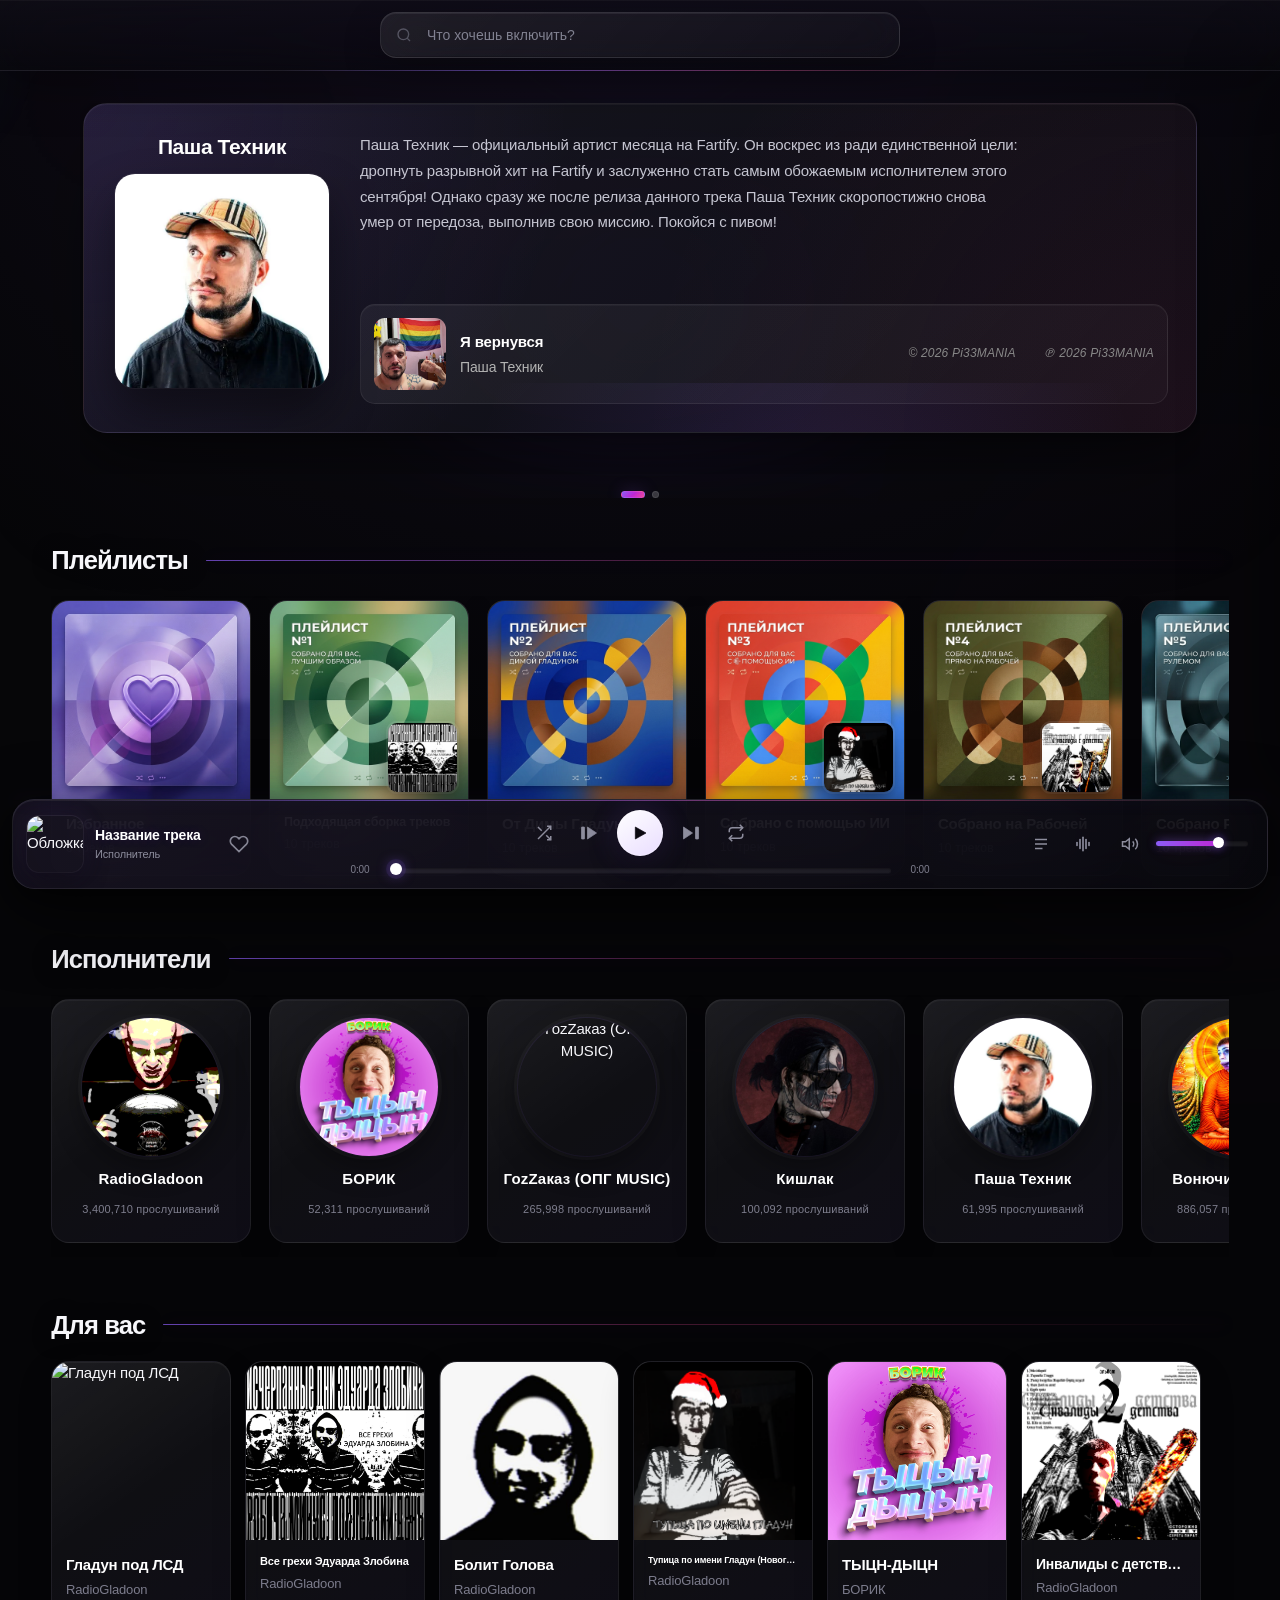
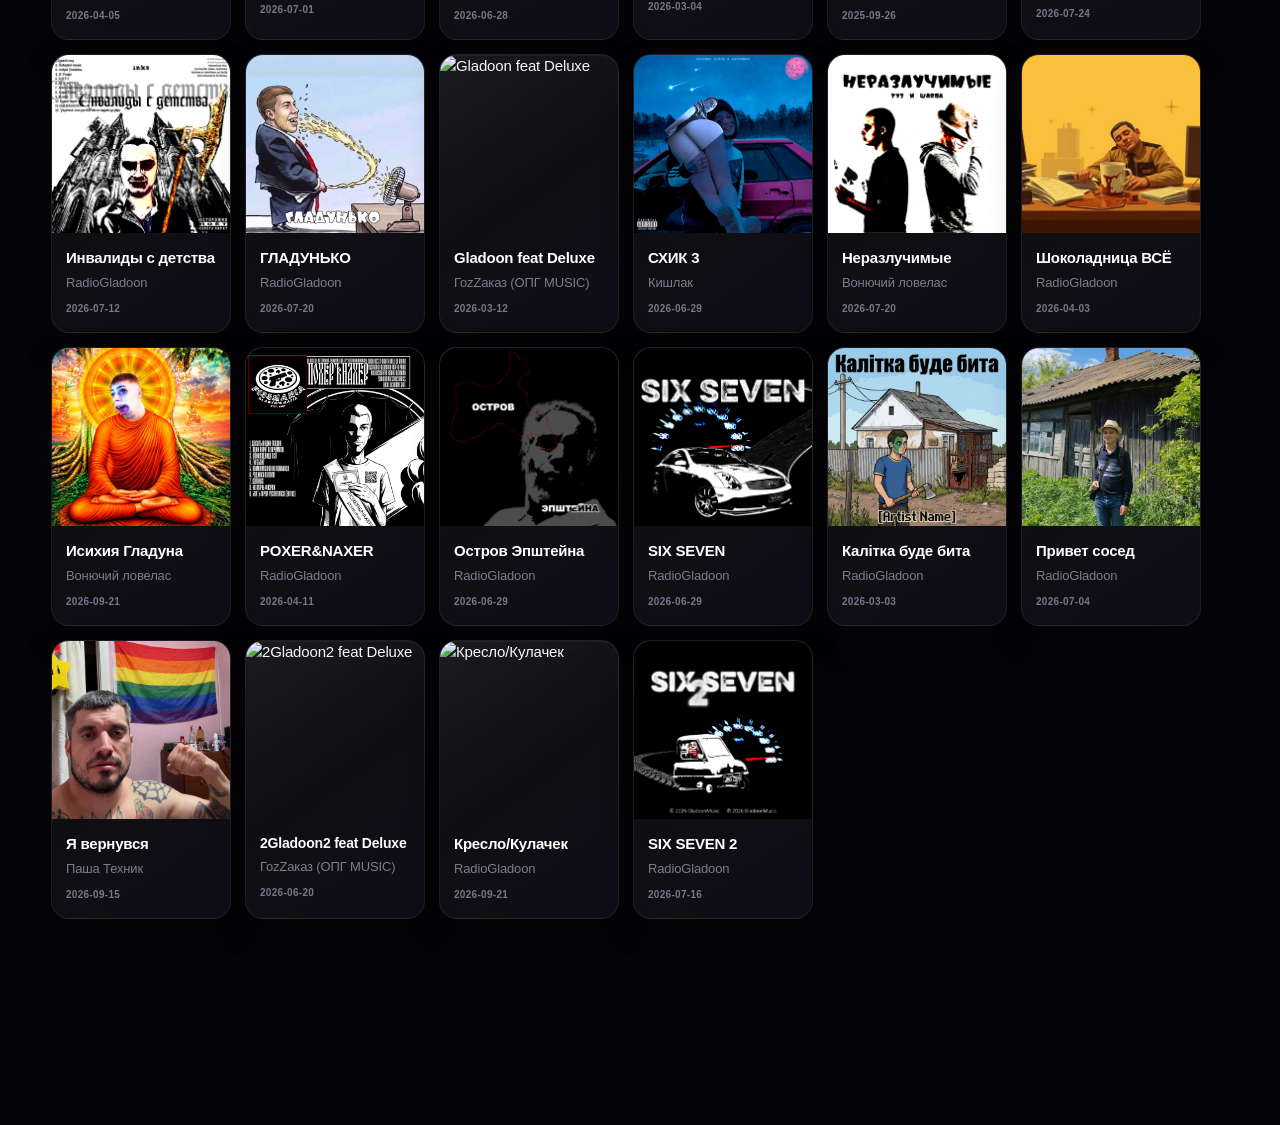
==== commit 87f24f19: "Add files via upload" ====
--- a/index.html
+++ b/index.html
@@ -223,15 +223,16 @@
                     <svg width="18" height="18" viewBox="0 0 24 24" fill="none" stroke="currentColor" stroke-width="2">
                         <path d="M4 6h16M4 12h16M4 18h10"/>
                     </svg>
+                </button>
                 <button id="eq-btn" class="control-btn eq-btn" title="Эквалайзер" aria-expanded="false" aria-controls="equalizer-panel">
-    <svg width="18" height="18" viewBox="0 0 24 24" fill="none" stroke="currentColor" stroke-width="2.2" stroke-linecap="round">
-        <line x1="4"  y1="10" x2="4"  y2="14"/>
-        <line x1="8"  y1="6"  x2="8"  y2="18"/>
-        <line x1="12" y1="3"  x2="12" y2="21"/>
-        <line x1="16" y1="6"  x2="16" y2="18"/>
-        <line x1="20" y1="10" x2="20" y2="14"/>
-    </svg>
-</button>
+                    <svg width="18" height="18" viewBox="0 0 24 24" fill="none" stroke="currentColor" stroke-width="2.2" stroke-linecap="round">
+                        <line x1="4"  y1="10" x2="4"  y2="14"/>
+                        <line x1="8"  y1="6"  x2="8"  y2="18"/>
+                        <line x1="12" y1="3"  x2="12" y2="21"/>
+                        <line x1="16" y1="6"  x2="16" y2="18"/>
+                        <line x1="20" y1="10" x2="20" y2="14"/>
+                    </svg>
+                </button>
                 <div class="volume-container">
                     <button id="volume-btn" class="control-btn volume-icon" title="Громкость">
                         <svg id="volume-on-icon" width="18" height="18" viewBox="0 0 24 24" fill="none" stroke="currentColor" stroke-width="2">
@@ -249,54 +250,55 @@
             </div>
             <audio id="audio"></audio>
         </div>
+
         <!-- Эквалайзер -->
-<div id="equalizer-panel" class="equalizer-panel hidden" role="dialog" aria-label="Эквалайзер" aria-hidden="true">
-    <div class="eq-header">
-        <div class="eq-title">
-            <svg width="14" height="14" viewBox="0 0 24 24" fill="none" stroke="currentColor" stroke-width="2.5" stroke-linecap="round">
-                <line x1="4"  y1="6"  x2="10" y2="6"/>
-                <line x1="14" y1="6"  x2="20" y2="6"/>
-                <line x1="4"  y1="12" x2="8"  y2="12"/>
-                <line x1="12" y1="12" x2="20" y2="12"/>
-                <line x1="4"  y1="18" x2="14" y2="18"/>
-                <line x1="18" y1="18" x2="20" y2="18"/>
-            </svg>
-            Эквалайзер
-        </div>
-        <div class="eq-header-actions">
-            <span id="eq-gain-info" class="eq-gain-info">Выкл</span>
-            <button id="eq-power" class="eq-power" type="button" aria-pressed="false" title="Включить эквалайзер">
-                <svg width="14" height="14" viewBox="0 0 24 24" fill="none" stroke="currentColor" stroke-width="2.2" stroke-linecap="round">
-                    <path d="M12 2v10"/>
-                    <path d="M18.36 6.64a9 9 0 1 1-12.73 0"/>
-                </svg>
-            </button>
-            <button id="eq-close" class="eq-close" type="button" aria-label="Закрыть">
-                <svg width="14" height="14" viewBox="0 0 24 24" fill="none" stroke="currentColor" stroke-width="2.5">
-                    <line x1="18" y1="6" x2="6" y2="18"/>
-                    <line x1="6" y1="6" x2="18" y2="18"/>
-                </svg>
-            </button>
-        </div>
-    </div>
-
-    <div id="eq-presets" class="eq-presets"></div>
-
-    <div class="eq-bands-wrap">
-        <div id="eq-bands" class="eq-bands"></div>
-    </div>
-
-    <div class="eq-footer">
-        <button id="eq-reset" class="eq-reset" type="button">
-            <svg width="12" height="12" viewBox="0 0 24 24" fill="none" stroke="currentColor" stroke-width="2.5" stroke-linecap="round">
-                <path d="M3 12a9 9 0 1 0 3-6.7"/>
-                <polyline points="3 4 3 9 8 9"/>
-            </svg>
-            Сбросить
-        </button>
-        <span class="eq-hint">−40 dB … +40 dB</span>
-    </div>
-</div>
+        <div id="equalizer-panel" class="equalizer-panel hidden" role="dialog" aria-label="Эквалайзер" aria-hidden="true">
+            <div class="eq-header">
+                <div class="eq-title">
+                    <svg width="14" height="14" viewBox="0 0 24 24" fill="none" stroke="currentColor" stroke-width="2.5" stroke-linecap="round">
+                        <line x1="4"  y1="6"  x2="10" y2="6"/>
+                        <line x1="14" y1="6"  x2="20" y2="6"/>
+                        <line x1="4"  y1="12" x2="8"  y2="12"/>
+                        <line x1="12" y1="12" x2="20" y2="12"/>
+                        <line x1="4"  y1="18" x2="14" y2="18"/>
+                        <line x1="18" y1="18" x2="20" y2="18"/>
+                    </svg>
+                    Эквалайзер
+                </div>
+                <div class="eq-header-actions">
+                    <span id="eq-gain-info" class="eq-gain-info">Выкл</span>
+                    <button id="eq-power" class="eq-power" type="button" aria-pressed="false" title="Включить эквалайзер">
+                        <svg width="14" height="14" viewBox="0 0 24 24" fill="none" stroke="currentColor" stroke-width="2.2" stroke-linecap="round">
+                            <path d="M12 2v10"/>
+                            <path d="M18.36 6.64a9 9 0 1 1-12.73 0"/>
+                        </svg>
+                    </button>
+                    <button id="eq-close" class="eq-close" type="button" aria-label="Закрыть">
+                        <svg width="14" height="14" viewBox="0 0 24 24" fill="none" stroke="currentColor" stroke-width="2.5">
+                            <line x1="18" y1="6" x2="6" y2="18"/>
+                            <line x1="6" y1="6" x2="18" y2="18"/>
+                        </svg>
+                    </button>
+                </div>
+            </div>
+
+            <div id="eq-presets" class="eq-presets"></div>
+
+            <div class="eq-bands-wrap">
+                <div id="eq-bands" class="eq-bands"></div>
+            </div>
+
+            <div class="eq-footer">
+                <button id="eq-reset" class="eq-reset" type="button">
+                    <svg width="12" height="12" viewBox="0 0 24 24" fill="none" stroke="currentColor" stroke-width="2.5" stroke-linecap="round">
+                        <path d="M3 12a9 9 0 1 0 3-6.7"/>
+                        <polyline points="3 4 3 9 8 9"/>
+                    </svg>
+                    Сбросить
+                </button>
+                <span class="eq-hint">−40 dB … +40 dB</span>
+            </div>
+        </div>
     </main>
 
     <!-- Панель «Сейчас играет» -->
@@ -324,6 +326,17 @@
                 </div>
                 <div id="lyrics-text-preview" class="lyrics-text-preview" data-lyrics-scroll>
                     <div id="lyrics-text" class="lyrics-text"></div>
+                </div>
+            </div>
+
+            <!-- Блок «О релизе» (показывается, если есть в release-info.json) -->
+            <div id="release-info-block" class="release-info-block hidden">
+                <div class="release-info-head">
+                    <span class="release-info-title">О релизе</span>
+                </div>
+                <div class="release-info-body">
+                    <img id="release-info-image" class="release-info-image" src="" alt="" onerror="this.style.display='none'">
+                    <div id="release-info-text" class="release-info-text"></div>
                 </div>
             </div>
 
@@ -437,6 +450,31 @@
         </div>
     </div>
 
+    <!-- Контекстное меню для треков -->
+    <div id="context-menu" class="context-menu hidden" role="menu">
+        <button type="button" class="context-menu-item" data-action="add-queue">
+            <svg width="14" height="14" viewBox="0 0 24 24" fill="none" stroke="currentColor" stroke-width="2.2" stroke-linecap="round">
+                <line x1="12" y1="5" x2="12" y2="19"/>
+                <line x1="5" y1="12" x2="19" y2="12"/>
+            </svg>
+            <span>Добавить в очередь</span>
+        </button>
+        <button type="button" class="context-menu-item" data-action="block">
+            <svg width="14" height="14" viewBox="0 0 24 24" fill="none" stroke="currentColor" stroke-width="2.2" stroke-linecap="round">
+                <circle cx="12" cy="12" r="10"/>
+                <line x1="4.93" y1="4.93" x2="19.07" y2="19.07"/>
+            </svg>
+            <span class="ctx-block-label">Заблокировать</span>
+        </button>
+        <button type="button" class="context-menu-item" data-action="remove-queue">
+            <svg width="14" height="14" viewBox="0 0 24 24" fill="none" stroke="currentColor" stroke-width="2.2" stroke-linecap="round">
+                <line x1="18" y1="6" x2="6" y2="18"/>
+                <line x1="6" y1="6" x2="18" y2="18"/>
+            </svg>
+            <span>Убрать из очереди</span>
+        </button>
+    </div>
+
     <!-- SVG-фильтр для жидкого эффекта фона текста -->
     <svg style="position: absolute; width: 0; height: 0;">
         <filter id="liquidFilter" x="-50%" y="-50%" width="9900%" height="9900%">
--- a/style.css
+++ b/style.css
@@ -6259,4 +6259,808 @@
 .eq-btn:not(.active):hover svg line:nth-child(2) { animation-delay: 0.10s; }
 .eq-btn:not(.active):hover svg line:nth-child(3) { animation-delay: 0.20s; }
 .eq-btn:not(.active):hover svg line:nth-child(4) { animation-delay: 0.15s; }
-.eq-btn:not(.active):hover svg line:nth-child(5) { animation-delay: 0.05s; }+.eq-btn:not(.active):hover svg line:nth-child(5) { animation-delay: 0.05s; }
+
+/* =========================================================
+   FARTIFY — PREMIUM GLASS / AURORA LAYER
+   Поверх существующего CSS: не меняет HTML/JS и не ломает
+   существующую структуру компонентов.
+   ========================================================= */
+
+:root {
+    --fx-purple: #8b5cf6;
+    --fx-pink: #ec4899;
+    --fx-blue: #38bdf8;
+    --fx-cyan: #22d3ee;
+    --fx-glass: rgba(255, 255, 255, 0.055);
+    --fx-glass-strong: rgba(255, 255, 255, 0.085);
+    --fx-border: rgba(255, 255, 255, 0.105);
+    --fx-border-soft: rgba(255, 255, 255, 0.065);
+    --fx-shadow:
+        0 24px 70px rgba(0, 0, 0, 0.42),
+        0 8px 30px rgba(0, 0, 0, 0.22);
+    --fx-spring: cubic-bezier(.16, 1, .3, 1);
+}
+
+/* ---------- Deep premium background ---------- */
+
+body {
+    position: relative;
+    isolation: isolate;
+    background:
+        radial-gradient(circle at 50% -10%, rgba(139, 92, 246, .10), transparent 34%),
+        #050507;
+}
+
+body::before {
+    content: "";
+    position: fixed;
+    inset: -30%;
+    z-index: -1;
+    pointer-events: none;
+    opacity: .72;
+    background:
+        radial-gradient(ellipse 34% 24% at 18% 18%, rgba(124, 58, 237, .18), transparent 70%),
+        radial-gradient(ellipse 30% 26% at 82% 24%, rgba(236, 72, 153, .13), transparent 70%),
+        radial-gradient(ellipse 32% 28% at 72% 82%, rgba(56, 189, 248, .095), transparent 70%),
+        radial-gradient(ellipse 28% 22% at 18% 78%, rgba(34, 211, 238, .075), transparent 70%);
+    filter: blur(38px) saturate(135%);
+    animation: fartifyAurora 22s ease-in-out infinite alternate;
+    transform: translate3d(0, 0, 0);
+}
+
+body::after {
+    content: "";
+    position: fixed;
+    inset: 0;
+    z-index: -1;
+    pointer-events: none;
+    opacity: .075;
+    background-image:
+        linear-gradient(rgba(255,255,255,.035) 1px, transparent 1px),
+        linear-gradient(90deg, rgba(255,255,255,.035) 1px, transparent 1px);
+    background-size: 72px 72px;
+    mask-image: linear-gradient(to bottom, black, transparent 82%);
+    -webkit-mask-image: linear-gradient(to bottom, black, transparent 82%);
+}
+
+@keyframes fartifyAurora {
+    0% {
+        transform: translate3d(-2%, -1%, 0) scale(1);
+    }
+    35% {
+        transform: translate3d(3%, 2%, 0) scale(1.04);
+    }
+    70% {
+        transform: translate3d(-1%, 4%, 0) scale(1.07);
+    }
+    100% {
+        transform: translate3d(3%, -2%, 0) scale(1.02);
+    }
+}
+
+/* Слегка усиливаем существующий динамический album-background. */
+.bg-layer {
+    filter: blur(54px) saturate(1.42) brightness(.25);
+    transform: scale(1.12);
+    opacity: .28 !important;
+    mix-blend-mode: screen;
+}
+
+.bg-layer::after {
+    background:
+        radial-gradient(circle at 50% 8%, rgba(139,92,246,.15), transparent 42%),
+        radial-gradient(circle at 85% 75%, rgba(236,72,153,.08), transparent 34%),
+        linear-gradient(180deg, rgba(3,3,6,.24), rgba(3,3,6,.92));
+}
+
+/* ---------- Glass header ---------- */
+
+header {
+    background:
+        linear-gradient(180deg, rgba(15, 13, 22, .78), rgba(8, 8, 12, .62));
+    border-bottom-color: rgba(255,255,255,.075);
+    box-shadow:
+        0 14px 50px rgba(0,0,0,.30),
+        0 1px 0 rgba(255,255,255,.035) inset;
+    backdrop-filter: blur(30px) saturate(1.45);
+    -webkit-backdrop-filter: blur(30px) saturate(1.45);
+}
+
+header::after {
+    content: "";
+    position: absolute;
+    left: 50%;
+    bottom: -1px;
+    width: min(720px, 72vw);
+    height: 1px;
+    transform: translateX(-50%);
+    background: linear-gradient(
+        90deg,
+        transparent,
+        rgba(139,92,246,.65),
+        rgba(236,72,153,.42),
+        transparent
+    );
+    filter: blur(.35px);
+    opacity: .8;
+    pointer-events: none;
+}
+
+/* ---------- Search: expensive glass ---------- */
+
+#search-input {
+    background:
+        linear-gradient(135deg, rgba(255,255,255,.075), rgba(255,255,255,.028));
+    border-color: rgba(255,255,255,.11);
+    box-shadow:
+        0 12px 38px rgba(0,0,0,.22),
+        inset 0 1px 0 rgba(255,255,255,.065),
+        inset 0 -1px 0 rgba(0,0,0,.16);
+    backdrop-filter: blur(22px) saturate(1.35);
+    -webkit-backdrop-filter: blur(22px) saturate(1.35);
+}
+
+#search-input:hover {
+    border-color: rgba(255,255,255,.17);
+    transform: translateY(-1px);
+}
+
+#search-input:focus {
+    border-color: rgba(167,139,250,.72);
+    box-shadow:
+        0 16px 46px rgba(0,0,0,.28),
+        0 0 0 4px rgba(139,92,246,.10),
+        0 0 42px rgba(139,92,246,.16),
+        inset 0 1px 0 rgba(255,255,255,.075);
+}
+
+/* ---------- Sections ---------- */
+
+.section {
+    position: relative;
+}
+
+.section-title {
+    text-shadow: 0 2px 20px rgba(0,0,0,.35);
+}
+
+.section-title::after {
+    background:
+        linear-gradient(
+            90deg,
+            rgba(139,92,246,.70),
+            rgba(236,72,153,.28) 46%,
+            transparent 100%
+        );
+    height: 1px;
+    box-shadow: 0 0 18px rgba(139,92,246,.22);
+}
+
+/* ---------- Hero / carousel ---------- */
+
+.hero-carousel {
+    position: relative;
+    filter: drop-shadow(0 30px 55px rgba(0,0,0,.28));
+}
+
+.hero-carousel::before {
+    content: "";
+    position: absolute;
+    inset: 12% 8%;
+    z-index: -1;
+    background:
+        radial-gradient(circle, rgba(139,92,246,.22), transparent 62%);
+    filter: blur(50px);
+    opacity: .55;
+    pointer-events: none;
+}
+
+.carousel-slide {
+    transition: transform .65s var(--fx-spring), opacity .65s ease;
+}
+
+/* ---------- Universal premium cards ---------- */
+
+.album-card,
+.playlist-card,
+.artist-card,
+.new-release-card {
+    position: relative;
+    overflow: hidden;
+    border-color: var(--fx-border-soft);
+    background:
+        linear-gradient(145deg, rgba(255,255,255,.075), rgba(255,255,255,.018) 48%, rgba(139,92,246,.035)),
+        rgba(13,13,19,.72);
+    box-shadow:
+        0 14px 34px rgba(0,0,0,.20),
+        inset 0 1px 0 rgba(255,255,255,.045);
+    backdrop-filter: blur(18px) saturate(1.18);
+    -webkit-backdrop-filter: blur(18px) saturate(1.18);
+    transition:
+        transform .45s var(--fx-spring),
+        border-color .35s ease,
+        box-shadow .45s ease,
+        background .35s ease;
+}
+
+/* Световой блик проходит по карточке при наведении. */
+.album-card::after,
+.playlist-card::after,
+.artist-card::after,
+.new-release-card::after {
+    content: "";
+    position: absolute;
+    top: -60%;
+    left: -85%;
+    width: 46%;
+    height: 220%;
+    pointer-events: none;
+    z-index: 10;
+    opacity: 0;
+    transform: rotate(22deg) translateX(0);
+    background: linear-gradient(
+        90deg,
+        transparent,
+        rgba(255,255,255,.14),
+        transparent
+    );
+    filter: blur(5px);
+    transition: opacity .2s ease;
+}
+
+.album-card:hover::after,
+.playlist-card:hover::after,
+.artist-card:hover::after,
+.new-release-card:hover::after {
+    opacity: 1;
+    animation: glassShine .9s var(--fx-spring) both;
+}
+
+@keyframes glassShine {
+    from { transform: rotate(22deg) translateX(0); }
+    to   { transform: rotate(22deg) translateX(440%); }
+}
+
+.album-card:hover,
+.playlist-card:hover,
+.artist-card:hover,
+.new-release-card:hover {
+    transform: translateY(-8px) scale(1.012);
+    border-color: rgba(167,139,250,.34);
+    background:
+        linear-gradient(145deg, rgba(255,255,255,.10), rgba(255,255,255,.022) 52%, rgba(139,92,246,.055)),
+        rgba(14,13,21,.78);
+    box-shadow:
+        0 26px 55px rgba(0,0,0,.38),
+        0 8px 30px rgba(139,92,246,.08),
+        0 0 0 1px rgba(255,255,255,.025) inset,
+        0 0 42px rgba(139,92,246,.08);
+}
+
+/* Не даём playing-карточкам потерять состояние scale. */
+.album-card.is-playing,
+.playlist-card.is-playing {
+    border-color: rgba(167,139,250,.50);
+    box-shadow:
+        0 24px 52px rgba(0,0,0,.42),
+        0 0 0 1px rgba(139,92,246,.20),
+        0 0 34px rgba(139,92,246,.18);
+}
+
+/* ---------- Cover art ---------- */
+
+.album-card img,
+.playlist-card img {
+    transition:
+        transform .7s var(--fx-spring),
+        filter .45s ease;
+}
+
+.album-card:hover img,
+.playlist-card:hover img {
+    transform: scale(1.045);
+    filter: saturate(1.08) contrast(1.025);
+}
+
+.artist-card img {
+    transition:
+        transform .7s var(--fx-spring),
+        filter .45s ease,
+        box-shadow .45s ease;
+}
+
+.artist-card:hover img {
+    transform: scale(1.075);
+    filter: saturate(1.10);
+}
+
+/* ---------- Play buttons ---------- */
+
+.album-card .album-play-btn,
+.playlist-card .playlist-play-btn,
+.artist-play-btn,
+.modal-play-btn,
+.recommend-play-btn {
+    box-shadow:
+        0 10px 25px rgba(0,0,0,.34),
+        0 0 0 1px rgba(255,255,255,.14) inset,
+        0 0 26px rgba(139,92,246,.18);
+    transition:
+        transform .35s var(--fx-spring),
+        box-shadow .35s ease,
+        filter .35s ease;
+}
+
+.album-card .album-play-btn:hover,
+.playlist-card .playlist-play-btn:hover,
+.artist-play-btn:hover,
+.modal-play-btn:hover,
+.recommend-play-btn:hover {
+    transform: scale(1.10);
+    filter: saturate(1.18) brightness(1.06);
+    box-shadow:
+        0 14px 32px rgba(0,0,0,.42),
+        0 0 0 1px rgba(255,255,255,.20) inset,
+        0 0 38px rgba(139,92,246,.35);
+}
+
+/* ---------- Track rows ---------- */
+
+.track-row {
+    position: relative;
+    border: 1px solid transparent;
+    transition:
+        background .25s ease,
+        border-color .25s ease,
+        transform .3s var(--fx-spring),
+        box-shadow .3s ease;
+}
+
+.track-row:hover {
+    background:
+        linear-gradient(90deg, rgba(139,92,246,.10), rgba(255,255,255,.035));
+    border-color: rgba(255,255,255,.065);
+    transform: translateX(3px);
+    box-shadow: 0 8px 22px rgba(0,0,0,.16);
+}
+
+/* ---------- Player: floating glass dock ---------- */
+
+.player {
+    margin: 0 12px 12px;
+    left: 0;
+    right: 0;
+    bottom: 0;
+    border: 1px solid rgba(255,255,255,.095);
+    border-radius: 22px;
+    background:
+        linear-gradient(135deg, rgba(24,20,34,.86), rgba(8,8,13,.78));
+    box-shadow:
+        0 24px 70px rgba(0,0,0,.62),
+        0 8px 28px rgba(0,0,0,.30),
+        inset 0 1px 0 rgba(255,255,255,.065);
+    backdrop-filter: blur(34px) saturate(1.45);
+    -webkit-backdrop-filter: blur(34px) saturate(1.45);
+}
+
+.player::before {
+    top: 0;
+    height: 1px;
+    background:
+        linear-gradient(
+            90deg,
+            transparent 4%,
+            rgba(139,92,246,.58) 32%,
+            rgba(236,72,153,.42) 68%,
+            transparent 96%
+        );
+    box-shadow: 0 0 16px rgba(139,92,246,.25);
+}
+
+.player-left img {
+    border-radius: 12px;
+    box-shadow:
+        0 8px 24px rgba(0,0,0,.48),
+        0 0 24px rgba(139,92,246,.12),
+        0 0 0 1px rgba(255,255,255,.07);
+}
+
+.control-btn {
+    transition:
+        color .22s ease,
+        transform .35s var(--fx-spring),
+        background .25s ease,
+        box-shadow .3s ease;
+}
+
+.control-btn:hover {
+    transform: translateY(-2px) scale(1.10);
+    background: rgba(255,255,255,.055);
+    box-shadow: 0 8px 22px rgba(0,0,0,.18);
+}
+
+.play-btn {
+    width: 46px;
+    height: 46px;
+    background:
+        linear-gradient(145deg, #fff, #e9ddff);
+    box-shadow:
+        0 10px 28px rgba(0,0,0,.38),
+        0 0 0 1px rgba(255,255,255,.24) inset,
+        0 0 30px rgba(139,92,246,.20);
+}
+
+.play-btn:hover {
+    transform: scale(1.09) translateY(-1px);
+    box-shadow:
+        0 14px 34px rgba(0,0,0,.44),
+        0 0 0 1px rgba(255,255,255,.32) inset,
+        0 0 40px rgba(139,92,246,.34);
+}
+
+.progress-track,
+.volume-track {
+    background: rgba(255,255,255,.065);
+    box-shadow:
+        inset 0 1px 2px rgba(0,0,0,.35),
+        0 1px 0 rgba(255,255,255,.025);
+}
+
+.progress-fill,
+.volume-fill {
+    box-shadow:
+        0 0 10px rgba(139,92,246,.48),
+        0 0 24px rgba(236,72,153,.12);
+}
+
+/* ---------- Lyrics panel ---------- */
+
+.lyrics-panel {
+    background:
+        linear-gradient(145deg, rgba(15,13,22,.82), rgba(7,7,11,.72));
+    border-left-color: rgba(255,255,255,.075);
+    box-shadow:
+        -20px 0 70px rgba(0,0,0,.34),
+        inset 1px 0 0 rgba(255,255,255,.025);
+    backdrop-filter: blur(34px) saturate(1.35);
+    -webkit-backdrop-filter: blur(34px) saturate(1.35);
+}
+
+.lyrics-panel::before {
+    content: "";
+    position: absolute;
+    inset: 0;
+    pointer-events: none;
+    background:
+        radial-gradient(circle at 20% 12%, rgba(139,92,246,.11), transparent 34%),
+        radial-gradient(circle at 90% 72%, rgba(236,72,153,.07), transparent 30%);
+    opacity: .9;
+}
+
+/* ---------- Modals ---------- */
+
+.modal {
+    background: rgba(2,2,5,.56);
+    backdrop-filter: blur(12px) saturate(1.12);
+    -webkit-backdrop-filter: blur(12px) saturate(1.12);
+}
+
+.modal-content,
+.image-modal-content {
+    border: 1px solid rgba(255,255,255,.10);
+    background:
+        linear-gradient(145deg, rgba(22,19,31,.86), rgba(9,9,14,.82));
+    box-shadow:
+        0 40px 100px rgba(0,0,0,.68),
+        0 0 60px rgba(139,92,246,.09),
+        inset 0 1px 0 rgba(255,255,255,.055);
+    backdrop-filter: blur(34px) saturate(1.30);
+    -webkit-backdrop-filter: blur(34px) saturate(1.30);
+}
+
+/* ---------- Scrollbars ---------- */
+
+::-webkit-scrollbar-thumb {
+    background:
+        linear-gradient(
+            180deg,
+            rgba(139,92,246,.62),
+            rgba(236,72,153,.42)
+        );
+    border: 2px solid transparent;
+    background-clip: padding-box;
+}
+
+::-webkit-scrollbar-thumb:hover {
+    background:
+        linear-gradient(
+            180deg,
+            rgba(167,139,250,.90),
+            rgba(236,72,153,.78)
+        );
+    background-clip: padding-box;
+}
+
+/* ---------- Micro-interactions ---------- */
+
+button,
+a,
+input,
+.track-row,
+.album-card,
+.playlist-card,
+.artist-card {
+    -webkit-tap-highlight-color: transparent;
+}
+
+button:active {
+    transform: scale(.96);
+}
+
+.album-card:active,
+.playlist-card:active,
+.artist-card:active {
+    transform: translateY(-4px) scale(.99);
+}
+
+@media (hover: none) {
+    .album-card:hover::after,
+    .playlist-card:hover::after,
+    .artist-card:hover::after,
+    .new-release-card:hover::after {
+        animation: none;
+        opacity: 0;
+    }
+
+    .album-card:hover,
+    .playlist-card:hover,
+    .artist-card:hover,
+    .new-release-card:hover {
+        transform: none;
+    }
+}
+
+/* ---------- Mobile glass dock ---------- */
+
+@media (max-width: 700px) {
+    .player {
+        margin: 0 7px 7px;
+        border-radius: 18px;
+    }
+
+    header {
+        padding-left: 14px;
+        padding-right: 14px;
+    }
+
+    body::before {
+        opacity: .55;
+        filter: blur(46px) saturate(125%);
+    }
+
+    #main-content {
+        padding-left: 16px;
+        padding-right: 16px;
+    }
+}
+
+/* ---------- Respect reduced-motion ---------- */
+
+@media (prefers-reduced-motion: reduce) {
+    *,
+    *::before,
+    *::after {
+        animation-duration: .001ms !important;
+        animation-iteration-count: 1 !important;
+        scroll-behavior: auto !important;
+        transition-duration: .001ms !important;
+    }
+
+    body::before {
+        animation: none !important;
+    }
+}
+
+/* ===========================================
+   CONTEXT MENU
+   =========================================== */
+.context-menu {
+    position: fixed;
+    z-index: 2000;
+    min-width: 210px;
+    padding: 6px;
+    display: flex;
+    flex-direction: column;
+    gap: 2px;
+    background:
+        linear-gradient(180deg, rgba(26, 22, 36, 0.98), rgba(12, 12, 17, 0.99));
+    border: 1px solid rgba(255, 255, 255, 0.09);
+    border-radius: 14px;
+    box-shadow:
+        0 24px 60px rgba(0, 0, 0, 0.65),
+        0 0 0 1px rgba(139, 92, 246, 0.08),
+        0 0 30px rgba(139, 92, 246, 0.10),
+        inset 0 1px 0 rgba(255, 255, 255, 0.05);
+    backdrop-filter: blur(24px) saturate(1.3);
+    -webkit-backdrop-filter: blur(24px) saturate(1.3);
+    animation: ctxIn 0.16s cubic-bezier(0.16, 1, 0.3, 1);
+    transform-origin: top left;
+}
+
+@keyframes ctxIn {
+    from { opacity: 0; transform: scale(0.94); }
+    to   { opacity: 1; transform: scale(1); }
+}
+
+.context-menu-item {
+    display: flex;
+    align-items: center;
+    gap: 10px;
+    width: 100%;
+    padding: 9px 11px;
+    font-family: inherit;
+    font-size: 13px;
+    font-weight: 600;
+    color: rgba(255, 255, 255, 0.86);
+    background: transparent;
+    border: 1px solid transparent;
+    border-radius: 10px;
+    text-align: left;
+    cursor: pointer;
+    transition: background 0.18s ease, color 0.18s ease, border-color 0.18s ease, transform 0.18s ease;
+}
+
+.context-menu-item svg {
+    flex-shrink: 0;
+    color: rgba(255, 255, 255, 0.55);
+    transition: color 0.18s ease;
+}
+
+.context-menu-item:hover {
+    background: linear-gradient(90deg, rgba(139, 92, 246, 0.22), rgba(236, 72, 153, 0.10));
+    color: #fff;
+    border-color: rgba(139, 92, 246, 0.22);
+    transform: translateX(2px);
+}
+
+.context-menu-item:hover svg { color: #c4b5fd; }
+
+.context-menu-item[data-action="block"]:hover {
+    background: linear-gradient(90deg, rgba(239, 68, 68, 0.18), rgba(236, 72, 153, 0.10));
+    border-color: rgba(239, 68, 68, 0.28);
+}
+.context-menu-item[data-action="block"]:hover svg { color: #fca5a5; }
+
+.context-menu-item[data-action="remove-queue"]:hover {
+    background: linear-gradient(90deg, rgba(236, 72, 153, 0.18), rgba(139, 92, 246, 0.10));
+    border-color: rgba(236, 72, 153, 0.28);
+}
+.context-menu-item[data-action="remove-queue"]:hover svg { color: #f9a8d4; }
+
+/* ===========================================
+   BLOCKED TRACKS
+   =========================================== */
+.track-row.is-blocked {
+    opacity: 0.42;
+    filter: grayscale(0.55);
+}
+
+.track-row.is-blocked .track-title-col {
+    text-decoration: line-through;
+    text-decoration-color: rgba(239, 68, 68, 0.55);
+    text-decoration-thickness: 1.5px;
+}
+
+.track-row.is-blocked .track-title-col::after {
+    content: "🔒";
+    margin-left: 8px;
+    font-size: 11px;
+    opacity: 0.7;
+    filter: none;
+}
+
+.track-row.is-blocked:hover {
+    opacity: 0.62;
+    filter: grayscale(0.3);
+}
+
+/* ===========================================
+   RELEASE INFO BLOCK
+   =========================================== */
+.release-info-block {
+    display: flex;
+    flex-direction: column;
+    gap: 10px;
+    padding: 14px 16px;
+    background:
+        radial-gradient(circle at 100% 0%, rgba(236, 72, 153, 0.10), transparent 42%),
+        linear-gradient(180deg, rgba(24, 22, 32, 0.68), rgba(13, 13, 19, 0.74));
+    border: 1px solid rgba(255, 255, 255, 0.065);
+    border-radius: 17px;
+    box-shadow:
+        0 14px 28px rgba(0, 0, 0, 0.20),
+        inset 0 1px 0 rgba(255, 255, 255, 0.025);
+    backdrop-filter: blur(18px);
+    -webkit-backdrop-filter: blur(18px);
+    animation: releaseInfoIn 0.32s cubic-bezier(0.16, 1, 0.3, 1) both;
+}
+
+@keyframes releaseInfoIn {
+    from { opacity: 0; transform: translateY(6px); }
+    to   { opacity: 1; transform: translateY(0); }
+}
+
+.release-info-head {
+    display: flex;
+    align-items: center;
+    padding-bottom: 10px;
+    border-bottom: 1px solid rgba(255, 255, 255, 0.055);
+}
+
+.release-info-title {
+    display: inline-flex;
+    align-items: center;
+    gap: 8px;
+    font-size: 10px;
+    font-weight: 800;
+    letter-spacing: 1.65px;
+    text-transform: uppercase;
+    color: rgba(255, 255, 255, 0.74);
+}
+
+.release-info-title::before {
+    content: "";
+    width: 6px;
+    height: 6px;
+    border-radius: 50%;
+    background: linear-gradient(135deg, #ec4899, #8b5cf6);
+    box-shadow: 0 0 12px rgba(236, 72, 153, 0.62);
+}
+
+.release-info-body {
+    display: flex;
+    flex-direction: column;
+    gap: 11px;
+}
+
+.release-info-image {
+    width: 100%;
+    max-height: 190px;
+    object-fit: cover;
+    border-radius: 12px;
+    box-shadow:
+        0 12px 28px rgba(0, 0, 0, 0.42),
+        0 0 0 1px rgba(255, 255, 255, 0.055);
+}
+
+.release-info-text {
+    font-size: 13px;
+    line-height: 1.62;
+    color: rgba(255, 255, 255, 0.78);
+    letter-spacing: -0.005em;
+    white-space: pre-wrap;
+    overflow-wrap: anywhere;
+}
+
+/* Картинка в блоке «О релизе» кликабельна и открывается на весь экран */
+.release-info-image {
+    cursor: pointer;
+    transition:
+        transform .35s var(--ease-out, cubic-bezier(0.22, 1, 0.36, 1)),
+        box-shadow .35s ease,
+        filter .35s ease;
+}
+
+.release-info-image:hover {
+    transform: scale(1.015);
+    filter: saturate(1.08) brightness(1.03);
+    box-shadow:
+        0 16px 34px rgba(0, 0, 0, 0.5),
+        0 0 0 1px rgba(139, 92, 246, 0.35),
+        0 0 28px rgba(139, 92, 246, 0.22);
+}
+
+.release-info-image:active {
+    transform: scale(1.0);
+}
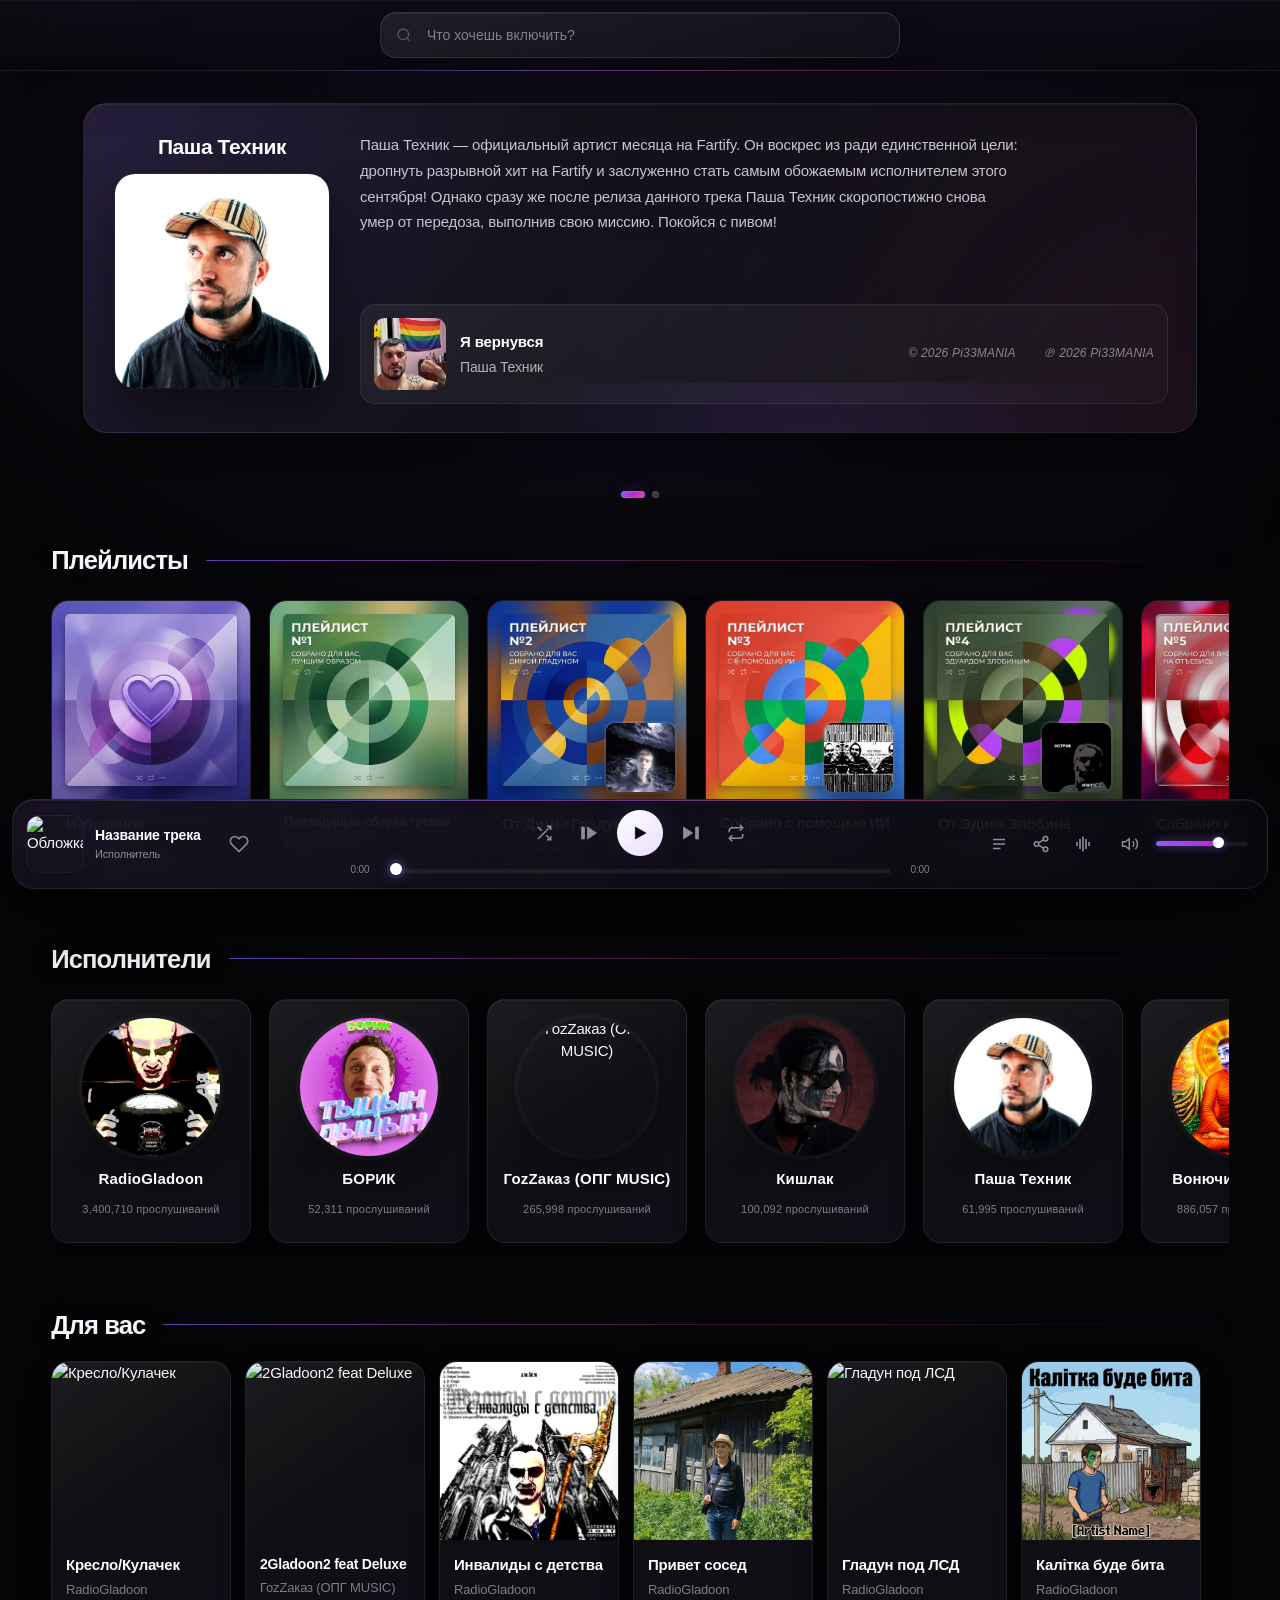
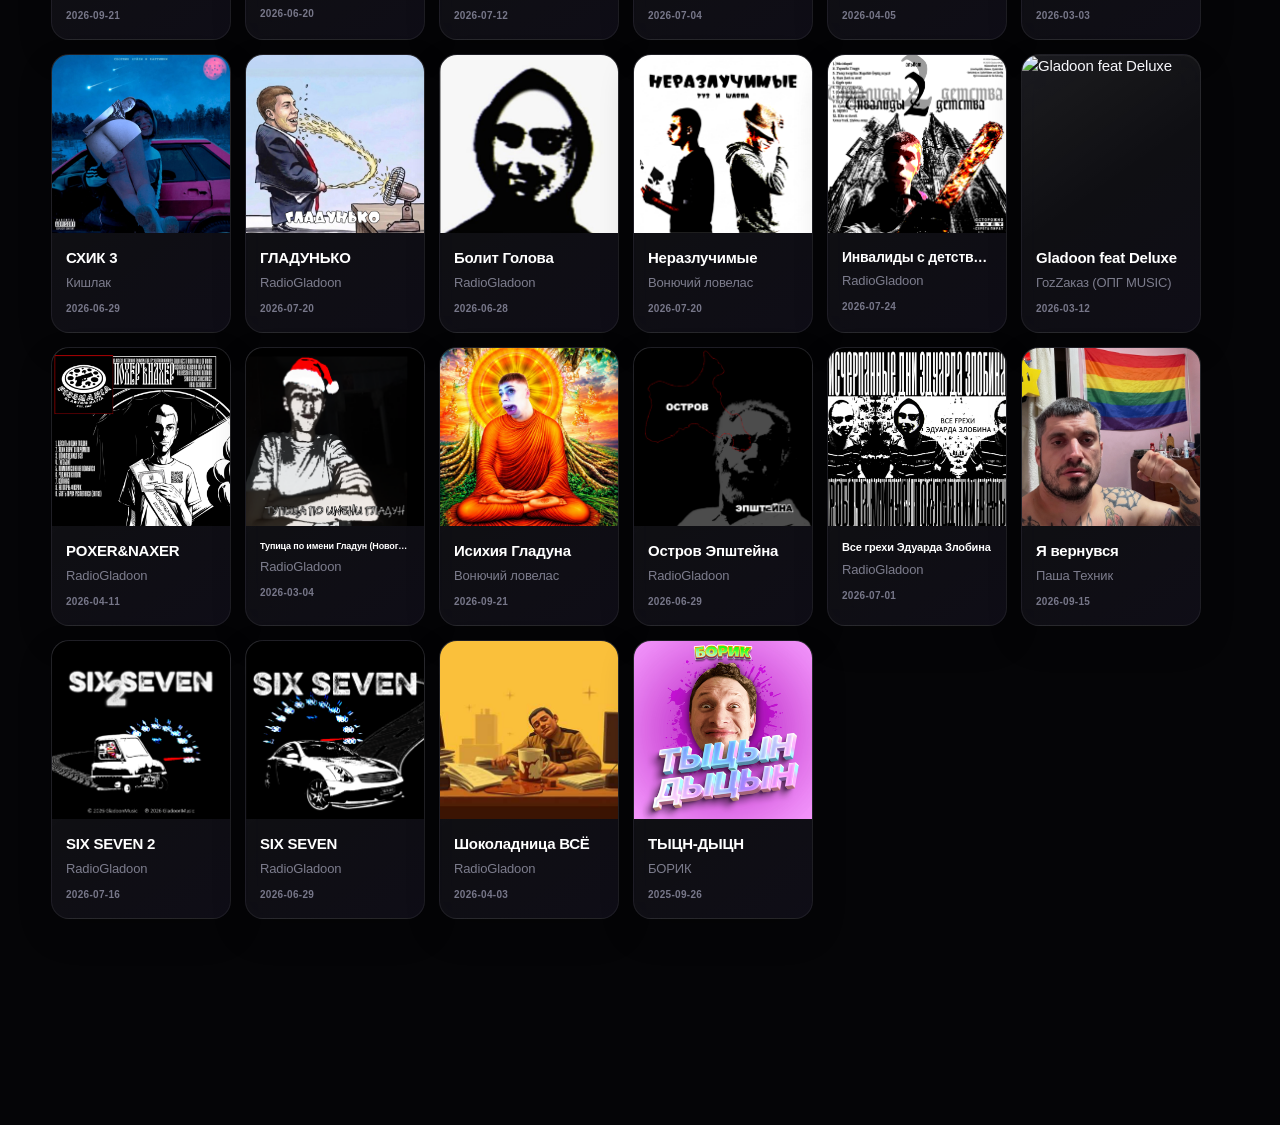
==== commit 23374201: "Add files via upload" ====
--- a/index.html
+++ b/index.html
@@ -224,6 +224,15 @@
                         <path d="M4 6h16M4 12h16M4 18h10"/>
                     </svg>
                 </button>
+                <button id="share-btn" class="control-btn" title="Поделиться">
+                    <svg width="18" height="18" viewBox="0 0 24 24" fill="none" stroke="currentColor" stroke-width="2" stroke-linecap="round" stroke-linejoin="round">
+                        <circle cx="18" cy="5" r="3"/>
+                        <circle cx="6" cy="12" r="3"/>
+                        <circle cx="18" cy="19" r="3"/>
+                        <line x1="8.59" y1="13.51" x2="15.42" y2="17.49"/>
+                        <line x1="15.41" y1="6.51" x2="8.59" y2="10.49"/>
+                    </svg>
+                </button>
                 <button id="eq-btn" class="control-btn eq-btn" title="Эквалайзер" aria-expanded="false" aria-controls="equalizer-panel">
                     <svg width="18" height="18" viewBox="0 0 24 24" fill="none" stroke="currentColor" stroke-width="2.2" stroke-linecap="round">
                         <line x1="4"  y1="10" x2="4"  y2="14"/>
@@ -379,11 +388,22 @@
                         <span id="modal-type" class="modal-type-label">Тип</span>
                         <h2 id="modal-title">Название</h2>
                         <div id="modal-meta" class="modal-meta"></div>
-                        <button id="modal-play-btn" class="modal-play-btn">
-                            <svg width="24" height="24" viewBox="0 0 24 24" fill="currentColor">
-                                <polygon points="6,3 20,12 6,21"/>
-                            </svg>
-                        </button>
+                        <div class="modal-actions">
+                            <button id="modal-play-btn" class="modal-play-btn">
+                                <svg width="24" height="24" viewBox="0 0 24 24" fill="currentColor">
+                                    <polygon points="6,3 20,12 6,21"/>
+                                </svg>
+                            </button>
+                            <button id="modal-share-btn" class="modal-share-btn" title="Поделиться релизом" aria-label="Поделиться релизом">
+                                <svg width="20" height="20" viewBox="0 0 24 24" fill="none" stroke="currentColor" stroke-width="2.2" stroke-linecap="round" stroke-linejoin="round">
+                                    <circle cx="18" cy="5" r="3"/>
+                                    <circle cx="6" cy="12" r="3"/>
+                                    <circle cx="18" cy="19" r="3"/>
+                                    <line x1="8.59" y1="13.51" x2="15.42" y2="17.49"/>
+                                    <line x1="15.41" y1="6.51" x2="8.59" y2="10.49"/>
+                                </svg>
+                            </button>
+                        </div>
                     </div>
                     <span id="modal-rating" class="modal-rating">0/10</span>
                 </div>
@@ -452,6 +472,16 @@
 
     <!-- Контекстное меню для треков -->
     <div id="context-menu" class="context-menu hidden" role="menu">
+        <button type="button" class="context-menu-item" data-action="share">
+            <svg width="14" height="14" viewBox="0 0 24 24" fill="none" stroke="currentColor" stroke-width="2.2" stroke-linecap="round" stroke-linejoin="round">
+                <circle cx="18" cy="5" r="3"/>
+                <circle cx="6" cy="12" r="3"/>
+                <circle cx="18" cy="19" r="3"/>
+                <line x1="8.59" y1="13.51" x2="15.42" y2="17.49"/>
+                <line x1="15.41" y1="6.51" x2="8.59" y2="10.49"/>
+            </svg>
+            <span>Поделиться</span>
+        </button>
         <button type="button" class="context-menu-item" data-action="add-queue">
             <svg width="14" height="14" viewBox="0 0 24 24" fill="none" stroke="currentColor" stroke-width="2.2" stroke-linecap="round">
                 <line x1="12" y1="5" x2="12" y2="19"/>
@@ -475,6 +505,82 @@
         </button>
     </div>
 
+    <!-- Модалка генерации карточки -->
+    <div id="share-modal" class="modal hidden">
+        <div class="modal-content share-modal-content">
+            <span class="close" id="share-modal-close">&times;</span>
+
+            <div class="share-modal-header">
+                <h2 id="share-modal-title">Поделиться</h2>
+                <p id="share-modal-subtitle" class="share-modal-subtitle">Красивая карточка готова — отправь друзьям</p>
+            </div>
+
+            <div class="share-preview-wrap">
+                <div id="share-preview-loader" class="share-preview-loader">
+                    <div class="share-spinner"></div>
+                    <span>Рисуем карточку…</span>
+                </div>
+                <img id="share-preview-img" class="share-preview-img hidden" alt="Превью карточки">
+            </div>
+
+            <div class="share-actions">
+                <button class="share-action-btn primary" id="share-download-btn" type="button">
+                    <svg width="16" height="16" viewBox="0 0 24 24" fill="none" stroke="currentColor" stroke-width="2.2" stroke-linecap="round" stroke-linejoin="round">
+                        <path d="M21 15v4a2 2 0 0 1-2 2H5a2 2 0 0 1-2-2v-4"/>
+                        <polyline points="7 10 12 15 17 10"/>
+                        <line x1="12" y1="15" x2="12" y2="3"/>
+                    </svg>
+                    Скачать картинку
+                </button>
+
+                <button class="share-action-btn" id="share-native-btn" type="button">
+                    <svg width="16" height="16" viewBox="0 0 24 24" fill="none" stroke="currentColor" stroke-width="2.2" stroke-linecap="round" stroke-linejoin="round">
+                        <circle cx="18" cy="5" r="3"/>
+                        <circle cx="6" cy="12" r="3"/>
+                        <circle cx="18" cy="19" r="3"/>
+                        <line x1="8.59" y1="13.51" x2="15.42" y2="17.49"/>
+                        <line x1="15.41" y1="6.51" x2="8.59" y2="10.49"/>
+                    </svg>
+                    Поделиться
+                </button>
+
+                <button class="share-action-btn" id="share-copy-btn" type="button">
+                    <svg width="16" height="16" viewBox="0 0 24 24" fill="none" stroke="currentColor" stroke-width="2.2" stroke-linecap="round" stroke-linejoin="round">
+                        <rect x="9" y="9" width="13" height="13" rx="2"/>
+                        <path d="M5 15H4a2 2 0 0 1-2-2V4a2 2 0 0 1 2-2h9a2 2 0 0 1 2 2v1"/>
+                    </svg>
+                    Копировать ссылку
+                </button>
+            </div>
+
+            <div class="share-link-row">
+                <input type="text" id="share-link-input" class="share-link-input" readonly>
+            </div>
+        </div>
+    </div>
+
+    <!-- Отдельный экран, который открывается при переходе по ссылке -->
+<div id="share-view" class="share-view hidden">
+    <div class="share-view-bg"></div>
+    <div class="share-view-grid"></div>
+    <div class="share-view-inner">
+        <div class="share-view-top">
+            <span class="share-view-brand">FARTIFY</span>
+        </div>
+        <div class="share-view-card-wrap">
+            <img id="share-view-card" class="share-view-card" alt="Карточка">
+        </div>
+        <div class="share-view-actions">
+            <button class="share-view-btn primary" id="share-view-listen" type="button">
+                ▶  Слушать в Fartify
+            </button>
+            <button class="share-view-btn" id="share-view-download" type="button">
+                Скачать карточку
+            </button>
+        </div>
+    </div>
+</div>
+
     <!-- SVG-фильтр для жидкого эффекта фона текста -->
     <svg style="position: absolute; width: 0; height: 0;">
         <filter id="liquidFilter" x="-50%" y="-50%" width="9900%" height="9900%">
--- a/style.css
+++ b/style.css
@@ -7063,4 +7063,521 @@
 
 .release-info-image:active {
     transform: scale(1.0);
+}
+
+/* ===========================================
+   SHARE — кнопка, модалка, share-view
+   =========================================== */
+
+/* Кнопка Share в плеере */
+#share-btn {
+    transition:
+        color 0.22s ease,
+        background 0.22s ease,
+        border-color 0.22s ease,
+        transform 0.22s cubic-bezier(0.16, 1, 0.3, 1),
+        box-shadow 0.25s ease;
+}
+#share-btn:hover {
+    color: #c4b5fd !important;
+}
+
+/* ---------- Модалка ---------- */
+.share-modal-content {
+    max-width: 560px !important;
+    padding: 26px 28px 22px !important;
+    display: flex;
+    flex-direction: column;
+    gap: 18px;
+}
+
+.share-modal-header {
+    text-align: left;
+    padding-right: 32px;
+}
+.share-modal-header h2 {
+    font-size: 22px;
+    font-weight: 800;
+    letter-spacing: -0.02em;
+    color: #fff;
+    margin: 0 0 4px;
+}
+.share-modal-subtitle {
+    font-size: 13px;
+    color: rgba(255,255,255,0.55);
+    margin: 0;
+}
+
+.share-preview-wrap {
+    position: relative;
+    width: 100%;
+    aspect-ratio: 4 / 5;
+    max-height: 55vh;
+    margin: 0 auto;
+    border-radius: 16px;
+    overflow: hidden;
+    background: linear-gradient(180deg, #12121a, #0a0a10);
+    border: 1px solid rgba(255,255,255,0.08);
+    box-shadow:
+        0 20px 50px rgba(0,0,0,0.5),
+        inset 0 1px 0 rgba(255,255,255,0.04);
+    display: flex;
+    align-items: center;
+    justify-content: center;
+}
+
+.share-preview-img {
+    width: 100%;
+    height: 100%;
+    object-fit: contain;
+    display: block;
+}
+
+.share-preview-loader {
+    position: absolute;
+    inset: 0;
+    display: flex;
+    flex-direction: column;
+    align-items: center;
+    justify-content: center;
+    gap: 14px;
+    color: rgba(255,255,255,0.5);
+    font-size: 12px;
+    font-weight: 600;
+    letter-spacing: 0.4px;
+}
+.share-preview-loader.hidden { display: none; }
+
+.share-spinner {
+    width: 32px;
+    height: 32px;
+    border-radius: 50%;
+    border: 3px solid rgba(139,92,246,0.15);
+    border-top-color: #8b5cf6;
+    border-right-color: #ec4899;
+    animation: shareSpin 0.9s linear infinite;
+}
+@keyframes shareSpin {
+    to { transform: rotate(360deg); }
+}
+
+/* Actions */
+.share-actions {
+    display: flex;
+    flex-wrap: wrap;
+    gap: 8px;
+}
+
+.share-action-btn {
+    flex: 1 1 auto;
+    min-width: 140px;
+    display: inline-flex;
+    align-items: center;
+    justify-content: center;
+    gap: 8px;
+    padding: 11px 16px;
+    font-family: inherit;
+    font-size: 13px;
+    font-weight: 700;
+    color: rgba(255,255,255,0.85);
+    background: rgba(255,255,255,0.055);
+    border: 1px solid rgba(255,255,255,0.09);
+    border-radius: 12px;
+    cursor: pointer;
+    transition:
+        background 0.2s ease,
+        border-color 0.2s ease,
+        color 0.2s ease,
+        transform 0.22s cubic-bezier(0.16, 1, 0.3, 1),
+        box-shadow 0.25s ease;
+}
+.share-action-btn svg { flex-shrink: 0; }
+
+.share-action-btn:hover {
+    color: #fff;
+    background: rgba(139,92,246,0.14);
+    border-color: rgba(139,92,246,0.28);
+    transform: translateY(-1px);
+    box-shadow: 0 10px 22px rgba(0,0,0,0.25);
+}
+
+.share-action-btn.primary {
+    color: #fff;
+    background: linear-gradient(135deg, #8b5cf6 0%, #c026d3 55%, #ec4899 100%);
+    border-color: transparent;
+    box-shadow:
+        0 12px 26px rgba(139,92,246,0.35),
+        0 0 0 1px rgba(255,255,255,0.10) inset;
+}
+.share-action-btn.primary:hover {
+    filter: brightness(1.06);
+    box-shadow:
+        0 16px 30px rgba(139,92,246,0.42),
+        0 0 24px rgba(236,72,153,0.28),
+        0 0 0 1px rgba(255,255,255,0.15) inset;
+    background: linear-gradient(135deg, #9b6eff 0%, #d633e8 55%, #f054a0 100%);
+}
+
+.share-action-btn:active { transform: scale(0.98); }
+
+/* Link row */
+.share-link-row {
+    display: flex;
+    gap: 8px;
+    padding: 3px;
+    background: rgba(0,0,0,0.24);
+    border: 1px solid rgba(255,255,255,0.06);
+    border-radius: 12px;
+}
+
+.share-link-input {
+    flex: 1;
+    padding: 10px 14px;
+    font-family: 'SF Mono', 'Cascadia Mono', Consolas, monospace;
+    font-size: 12px;
+    color: rgba(255,255,255,0.75);
+    background: transparent;
+    border: 0;
+    outline: none;
+    letter-spacing: -0.01em;
+    text-overflow: ellipsis;
+}
+.share-link-input::selection {
+    background: rgba(139,92,246,0.45);
+    color: #fff;
+}
+
+/* ===========================================
+   SHARE VIEW v2 — dynamic themed
+   =========================================== */
+:root {
+    --share-c1-rgb: 139, 92, 246;
+    --share-c2-rgb: 236, 72, 153;
+}
+
+.share-view {
+    position: fixed;
+    inset: 0;
+    z-index: 1500;
+    display: flex;
+    align-items: center;
+    justify-content: center;
+    overflow-y: auto;
+    padding: 40px 16px;
+    background: #05050a;
+    isolation: isolate;
+}
+
+.share-view.hidden { display: none !important; }
+
+.share-view-bg {
+    position: fixed;
+    inset: -15%;
+    z-index: -2;
+    background:
+        radial-gradient(ellipse 60% 45% at 15% 15%,
+            rgba(var(--share-c1-rgb), 0.55), transparent 62%),
+        radial-gradient(ellipse 55% 45% at 85% 80%,
+            rgba(var(--share-c2-rgb), 0.45), transparent 62%),
+        radial-gradient(ellipse 70% 60% at 50% 50%,
+            rgba(var(--share-c1-rgb), 0.18), transparent 70%),
+        #05050a;
+    filter: blur(60px) saturate(1.5);
+    animation: shareViewFloat 22s ease-in-out infinite alternate;
+}
+
+@keyframes shareViewFloat {
+    from { transform: translate3d(0, 0, 0) scale(1.02); }
+    to   { transform: translate3d(2%, -1.5%, 0) scale(1.08); }
+}
+
+.share-view-grid {
+    position: fixed;
+    inset: 0;
+    z-index: -1;
+    pointer-events: none;
+    opacity: 0.07;
+    background-image:
+        linear-gradient(rgba(255,255,255,0.55) 1px, transparent 1px),
+        linear-gradient(90deg, rgba(255,255,255,0.55) 1px, transparent 1px);
+    background-size: 64px 64px;
+    mask-image: radial-gradient(ellipse at 50% 40%, black 12%, transparent 72%);
+    -webkit-mask-image: radial-gradient(ellipse at 50% 40%, black 12%, transparent 72%);
+}
+
+.share-view-inner {
+    position: relative;
+    display: flex;
+    flex-direction: column;
+    align-items: center;
+    gap: 24px;
+    width: min(100%, 520px);
+    animation: shareViewIn 0.6s cubic-bezier(0.16, 1, 0.3, 1) both;
+    z-index: 1;
+}
+
+@keyframes shareViewIn {
+    from { opacity: 0; transform: translateY(30px) scale(0.96); }
+    to   { opacity: 1; transform: translateY(0) scale(1); }
+}
+
+.share-view-top {
+    display: flex;
+    align-items: center;
+    justify-content: center;
+    width: 100%;
+    padding: 4px 0;
+}
+
+.share-view-brand {
+    font-size: 13px;
+    font-weight: 800;
+    letter-spacing: 5px;
+    text-transform: uppercase;
+    color: #fff;
+    opacity: 0.9;
+    position: relative;
+    padding: 0 20px;
+}
+
+.share-view-brand::before,
+.share-view-brand::after {
+    content: "";
+    position: absolute;
+    top: 50%;
+    width: 60px;
+    height: 1px;
+    background: linear-gradient(90deg, transparent, rgba(255,255,255,0.45), transparent);
+}
+.share-view-brand::before { right: 100%; }
+.share-view-brand::after  { left: 100%; }
+
+.share-view-card-wrap {
+    position: relative;
+    width: 100%;
+    max-width: 480px;
+}
+
+.share-view-card-wrap::before {
+    content: "";
+    position: absolute;
+    inset: -10%;
+    border-radius: 40px;
+    background: radial-gradient(circle, rgba(var(--share-c1-rgb), 0.65), transparent 68%);
+    filter: blur(50px);
+    z-index: -1;
+    opacity: 0.85;
+    animation: shareViewPulse 6s ease-in-out infinite alternate;
+}
+
+@keyframes shareViewPulse {
+    from { opacity: 0.55; transform: scale(0.96); }
+    to   { opacity: 0.95; transform: scale(1.04); }
+}
+
+.share-view-card {
+    display: block;
+    width: 100%;
+    aspect-ratio: 4 / 5;
+    object-fit: contain;
+    border-radius: 22px;
+    box-shadow:
+        0 50px 100px rgba(0,0,0,0.7),
+        0 20px 40px rgba(0,0,0,0.4),
+        0 0 0 1px rgba(255,255,255,0.08),
+        0 0 60px rgba(var(--share-c1-rgb), 0.30);
+}
+
+.share-view-actions {
+    display: flex;
+    flex-direction: column;
+    gap: 12px;
+    width: 100%;
+    max-width: 480px;
+}
+
+.share-view-btn {
+    width: 100%;
+    padding: 16px 24px;
+    font-family: inherit;
+    font-size: 15px;
+    font-weight: 750;
+    letter-spacing: 0.2px;
+    color: rgba(255,255,255,0.92);
+    background: rgba(255,255,255,0.06);
+    border: 1px solid rgba(255,255,255,0.12);
+    border-radius: 16px;
+    cursor: pointer;
+    text-align: center;
+    text-decoration: none;
+    display: inline-flex;
+    align-items: center;
+    justify-content: center;
+    gap: 10px;
+    box-shadow:
+        0 12px 28px rgba(0,0,0,0.25),
+        inset 0 1px 0 rgba(255,255,255,0.08);
+    backdrop-filter: blur(20px) saturate(1.3);
+    -webkit-backdrop-filter: blur(20px) saturate(1.3);
+    transition:
+        background 0.28s ease,
+        color 0.28s ease,
+        border-color 0.28s ease,
+        transform 0.28s cubic-bezier(0.16, 1, 0.3, 1),
+        box-shadow 0.32s ease;
+}
+
+.share-view-btn:hover {
+    color: #fff;
+    background: rgba(255,255,255,0.10);
+    border-color: rgba(255,255,255,0.20);
+    transform: translateY(-2px);
+    box-shadow:
+        0 18px 36px rgba(0,0,0,0.35),
+        0 0 0 1px rgba(255,255,255,0.06),
+        inset 0 1px 0 rgba(255,255,255,0.12);
+}
+
+.share-view-btn.primary {
+    color: #fff;
+    background: linear-gradient(
+        135deg,
+        rgb(var(--share-c1-rgb)) 0%,
+        rgb(var(--share-c2-rgb)) 100%
+    );
+    border-color: transparent;
+    box-shadow:
+        0 20px 40px rgba(var(--share-c1-rgb), 0.45),
+        0 0 0 1px rgba(255,255,255,0.12) inset,
+        0 0 32px rgba(var(--share-c2-rgb), 0.35);
+}
+
+.share-view-btn.primary:hover {
+    filter: brightness(1.10) saturate(1.06);
+    transform: translateY(-2px);
+    box-shadow:
+        0 26px 50px rgba(var(--share-c1-rgb), 0.55),
+        0 0 0 1px rgba(255,255,255,0.18) inset,
+        0 0 44px rgba(var(--share-c2-rgb), 0.45);
+}
+
+.share-view-card[data-loading="1"] {
+    background:
+        linear-gradient(
+            180deg,
+            rgba(var(--share-c1-rgb), 0.4),
+            rgba(var(--share-c2-rgb), 0.3)
+        );
+    animation: shareViewLoading 1.6s ease-in-out infinite;
+}
+
+@keyframes shareViewLoading {
+    0%, 100% { opacity: 0.6; }
+    50%      { opacity: 1; }
+}
+
+@media (max-width: 700px) {
+    .share-view { padding: 24px 14px; }
+    .share-view-inner { gap: 18px; }
+    .share-view-card { border-radius: 18px; }
+    .share-view-btn { padding: 14px 18px; font-size: 14px; border-radius: 14px; }
+    .share-view-brand { font-size: 11px; letter-spacing: 3.5px; }
+    .share-view-brand::before,
+    .share-view-brand::after { width: 30px; }
+}
+
+@media (prefers-reduced-motion: reduce) {
+    .share-view-bg,
+    .share-view-card-wrap::before,
+    .share-view-inner { animation: none !important; }
+}
+
+/* Пока идёт загрузка карточки в share-view */
+.share-view-card[data-loading="1"] {
+    background: linear-gradient(180deg, #12121a, #0a0a10);
+    animation: shareViewLoading 1.4s ease-in-out infinite;
+}
+@keyframes shareViewLoading {
+    0%, 100% { opacity: 0.7; }
+    50%      { opacity: 1; }
+}
+
+/* ---------- Mobile ---------- */
+@media (max-width: 700px) {
+    .share-modal-content {
+        padding: 20px 18px 18px !important;
+        gap: 14px;
+    }
+    .share-modal-header h2 { font-size: 19px; }
+    .share-preview-wrap { max-height: 48vh; border-radius: 14px; }
+
+    .share-actions { flex-direction: column; }
+    .share-action-btn { width: 100%; min-width: 0; }
+
+    .share-view { padding: 24px 14px; }
+    .share-view-inner { gap: 16px; }
+    .share-view-card { border-radius: 16px; }
+    .share-view-btn { padding: 13px 18px; font-size: 14px; }
+}
+
+/* ---------- Reduced motion ---------- */
+@media (prefers-reduced-motion: reduce) {
+    .share-view-bg { animation: none !important; }
+    .share-view-inner { animation: none !important; }
+    .share-spinner { animation-duration: 2s !important; }
+}
+
+/* ===========================================
+   SHARE BUTTON INSIDE RELEASE MODAL
+   =========================================== */
+
+.modal-actions {
+    display: flex;
+    align-items: center;
+    gap: 12px;
+    align-self: flex-start;
+    margin-top: 6px;
+}
+
+/* Перебиваем align-self: flex-start у play-кнопки, когда она внутри .modal-actions */
+.modal-actions .modal-play-btn {
+    align-self: center;
+    margin: 0;
+}
+
+.modal-share-btn {
+    width: 52px;
+    height: 52px;
+    border-radius: 50%;
+    border: 1px solid rgba(255,255,255,0.10);
+    background: rgba(255,255,255,0.055);
+    color: rgba(255,255,255,0.85);
+    cursor: pointer;
+    display: inline-flex;
+    align-items: center;
+    justify-content: center;
+    transition:
+        color .22s ease,
+        background .22s ease,
+        border-color .22s ease,
+        transform .28s cubic-bezier(.16, 1, .3, 1),
+        box-shadow .28s ease;
+}
+
+.modal-share-btn:hover {
+    color: #fff;
+    background: rgba(139,92,246,0.14);
+    border-color: rgba(139,92,246,0.28);
+    transform: translateY(-1px) scale(1.04);
+    box-shadow:
+        0 10px 24px rgba(0,0,0,0.35),
+        0 0 22px rgba(139,92,246,0.22);
+}
+
+.modal-share-btn:active {
+    transform: scale(0.96);
+}
+
+@media (max-width: 700px) {
+    .modal-share-btn { width: 46px; height: 46px; }
 }
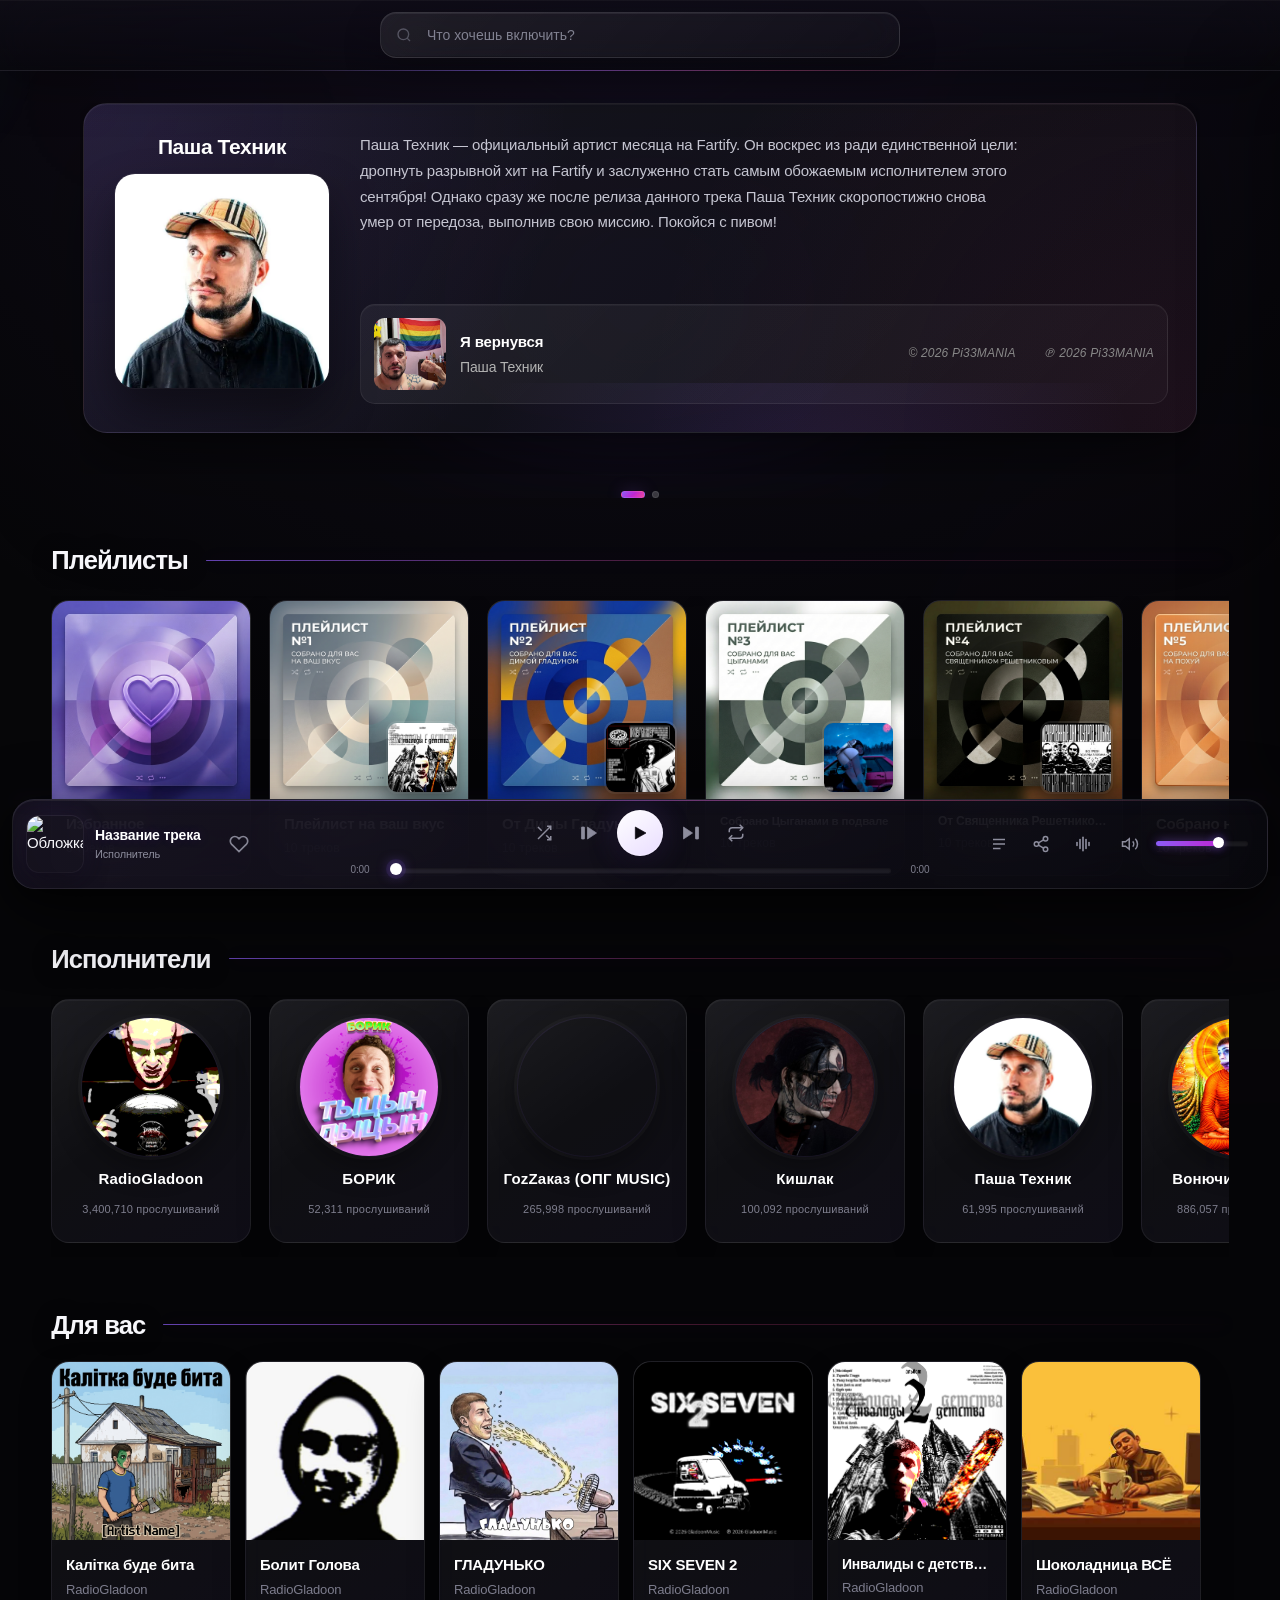
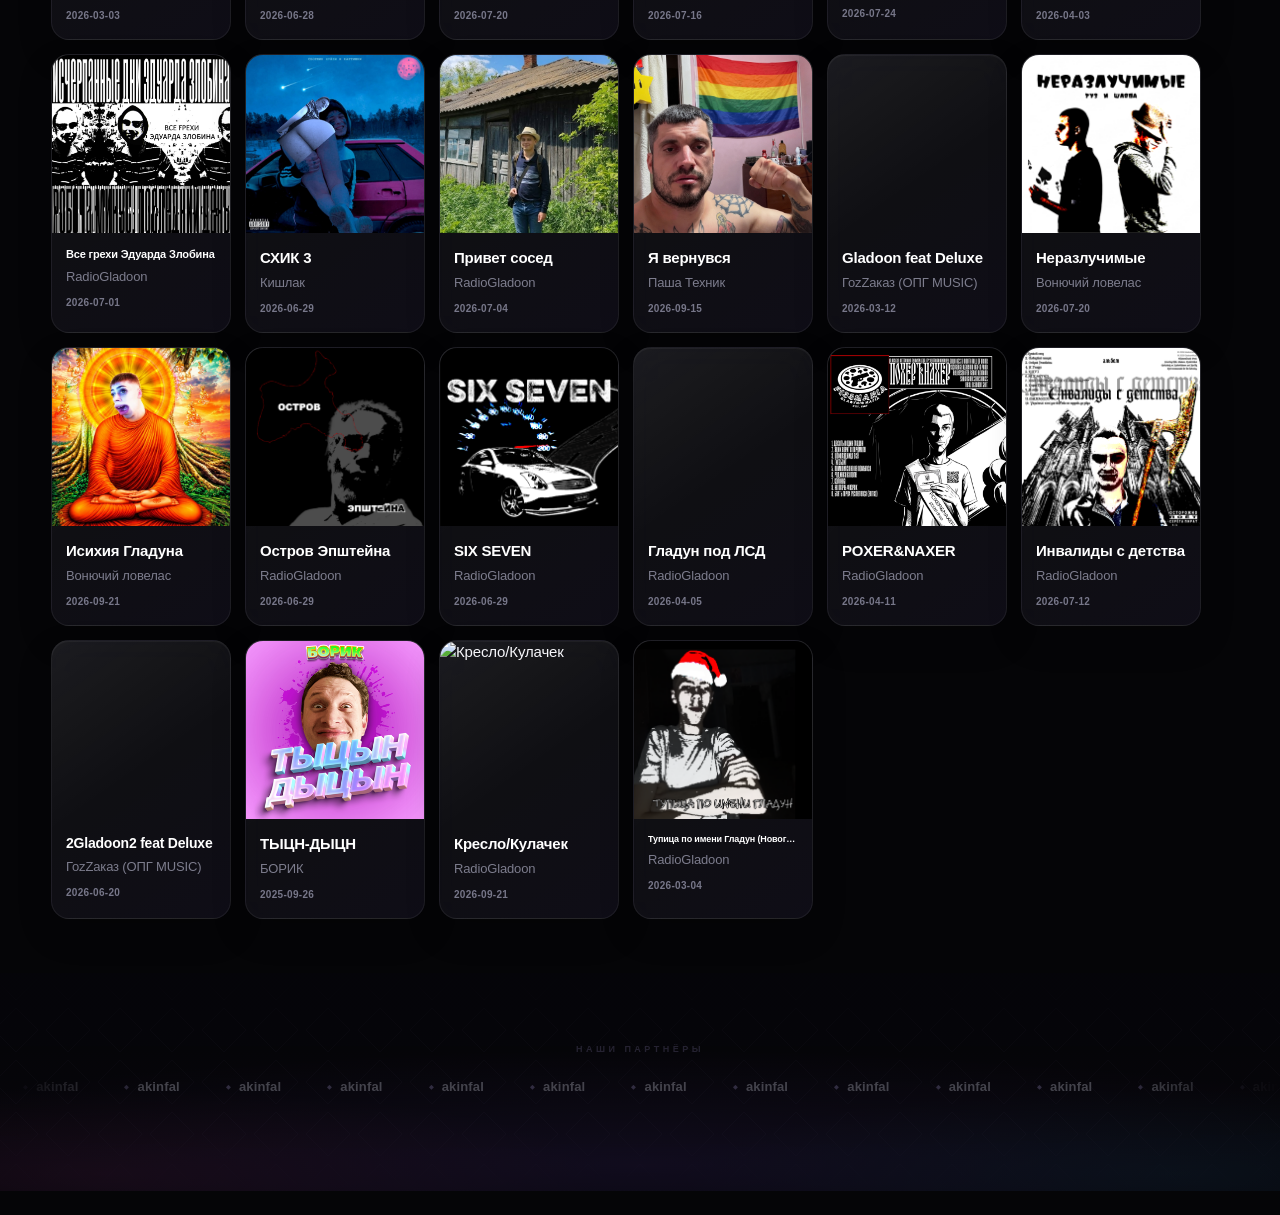
==== commit 5acf3494: "Add files via upload" ====
--- a/index.html
+++ b/index.html
@@ -115,6 +115,15 @@
                 <div id="albums-grid" class="albums-grid"></div>
             </section>
 
+            <!-- Спонсоры -->
+            <section id="sponsors-strip" class="sponsors-strip" aria-label="Спонсоры и партнёры">
+                <div class="sponsors-title" id="sponsors-title">Наши партнёры</div>
+                <div class="sponsors-marquee">
+                    <div class="sponsors-marquee-track" id="sponsors-marquee-track"></div>
+                </div>
+            </section>
+
+
         </div><!-- /#main-content -->
 
         <!-- Страница исполнителя -->
--- a/style.css
+++ b/style.css
@@ -7580,4 +7580,268 @@
 
 @media (max-width: 700px) {
     .modal-share-btn { width: 46px; height: 46px; }
+}
+
+/* ===========================================
+   SPONSORS STRIP 
+   =========================================== */
+
+.sponsors-strip {
+    position: relative;
+    isolation: isolate;
+    overflow: hidden;
+
+width: 100vw;
+max-width: 100vw;
+margin-left: calc(50% - 50vw);
+margin-right: calc(50% - 50vw);
+
+    /* Внешние отступы только сверху, снизу даём padding */
+    margin-top: 20px;
+    margin-bottom: 0;
+
+    /* Большие паддинги сверху/снизу — место для плавных переходов */
+    padding: 70px 0 90px;
+
+    border-radius: 0;
+
+    /* Общая приглушённость — блок «живёт в фоне» */
+    opacity: 0.4;
+    transition: opacity 0.6s ease;
+}
+
+.sponsors-strip:hover,
+.sponsors-strip:focus-within {
+    opacity: 0.85;
+}
+
+/* ── Градиенты: плавный вход сверху, свечение внизу, плавный выход в самом низу ── */
+.sponsors-strip::before {
+    content: "";
+    position: absolute;
+    inset: 0;
+    z-index: -2;
+    pointer-events: none;
+    background:
+        /* Мягкое свечение по центру снизу */
+        radial-gradient(ellipse 90% 70% at 50% 88%,
+            rgba(139, 92, 246, 0.22) 0%,
+            rgba(139, 92, 246, 0.08) 45%,
+            transparent 75%),
+        /* Розовый отблеск слева снизу */
+        radial-gradient(ellipse 60% 60% at 8% 92%,
+            rgba(236, 72, 153, 0.16) 0%,
+            transparent 65%),
+        /* Голубой отблеск справа снизу */
+        radial-gradient(ellipse 60% 60% at 92% 92%,
+            rgba(34, 211, 238, 0.12) 0%,
+            transparent 65%),
+
+        /* ★ Плавный переход СВЕРХУ: прозрачный → лёгкий оттенок */
+        linear-gradient(180deg,
+            rgba(5, 5, 8, 0)      0%,
+            rgba(8, 6, 14, 0.35) 30%,
+            rgba(10, 8, 18, 0.55) 55%),
+        /* ★ Плавный переход СНИЗУ: обратно к прозрачному */
+        linear-gradient(0deg,
+            rgba(5, 5, 8, 0)      0%,
+            rgba(8, 6, 14, 0.35) 30%,
+            rgba(10, 8, 18, 0.55) 55%);
+}
+
+/* ── Ромбическая сетка — очень нежная ── */
+.sponsors-strip::after {
+    content: "";
+    position: absolute;
+    inset: 0;
+    z-index: -1;
+    pointer-events: none;
+    opacity: 0.28;
+    background-image: url("data:image/svg+xml;utf8,<svg xmlns='http://www.w3.org/2000/svg' width='52' height='52' viewBox='0 0 52 52'><path d='M26 4 L48 26 L26 48 L4 26 Z' fill='none' stroke='rgba(196,181,253,0.20)' stroke-width='1'/></svg>");
+    background-size: 52px 52px;
+    background-position: center;
+    /* Сетка проявляется в середине и растворяется к краям */
+    -webkit-mask-image: linear-gradient(180deg,
+        transparent 0%,
+        black 30%,
+        black 70%,
+        transparent 100%);
+    mask-image: linear-gradient(180deg,
+        transparent 0%,
+        black 30%,
+        black 70%,
+        transparent 100%);
+}
+
+/* ── Заголовок — микроскопический и тихий ── */
+.sponsors-title {
+    position: relative;
+    z-index: 1;
+    text-align: center;
+    font-size: 9px;
+    font-weight: 700;
+    letter-spacing: 3.5px;
+    text-transform: uppercase;
+    color: rgba(196, 181, 253, 0.42);
+    margin-bottom: 18px;
+    padding: 0 20px;
+    /* Убрали свечение — пусть будет совсем тихо */
+}
+
+.sponsors-title:empty {
+    display: none;
+}
+
+/* ── Лента ── */
+.sponsors-marquee {
+    position: relative;
+    z-index: 1;
+    overflow: hidden;
+    padding: 4px 0;
+    -webkit-mask-image: linear-gradient(90deg,
+        transparent 0%,
+        black 12%,
+        black 88%,
+        transparent 100%);
+    mask-image: linear-gradient(90deg,
+        transparent 0%,
+        black 12%,
+        black 88%,
+        transparent 100%);
+}
+
+.sponsors-marquee-track {
+    display: flex;
+    align-items: center;
+    gap: 46px;
+    width: max-content;
+    padding: 0 23px;
+    animation: sponsorsMarquee 55s linear infinite;
+    will-change: transform;
+    backface-visibility: hidden;
+}
+
+@keyframes sponsorsMarquee {
+    from { transform: translate3d(0, 0, 0); }
+    to   { transform: translate3d(-50%, 0, 0); }
+}
+
+.sponsors-marquee:hover .sponsors-marquee-track,
+.sponsors-marquee:focus-within .sponsors-marquee-track {
+    animation-play-state: paused;
+}
+
+/* ── Элемент спонсора — тише и меньше ── */
+.sponsors-item {
+    display: inline-flex;
+    align-items: center;
+    gap: 8px;
+    white-space: nowrap;
+    text-decoration: none;
+    color: inherit;
+    font-size: 13px;
+    font-weight: 600;
+    letter-spacing: 0.15px;
+    transition: transform 0.3s cubic-bezier(0.16, 1, 0.3, 1);
+    flex-shrink: 0;
+}
+
+.sponsors-item:hover {
+    transform: scale(1.03);
+}
+
+.sponsors-diamond {
+    font-size: 6px;
+    line-height: 1;
+    color: rgba(196, 181, 253, 0.55);
+    flex-shrink: 0;
+    transition: color 0.3s ease;
+}
+
+.sponsors-item:hover .sponsors-diamond {
+    color: rgba(240, 171, 252, 0.9);
+}
+
+/* ★ Текст без градиента — просто мягкий однотонный цвет */
+.sponsors-name {
+    color: rgba(219, 219, 240, 0.72);
+    transition: color 0.3s ease, text-shadow 0.3s ease;
+}
+
+.sponsors-item:hover .sponsors-name {
+    color: rgba(255, 255, 255, 0.95);
+    text-shadow: 0 0 14px rgba(196, 181, 253, 0.55);
+}
+
+span.sponsors-item {
+    cursor: default;
+}
+
+/* ── Мобильный ── */
+@media (max-width: 700px) {
+    .sponsors-strip {
+        margin-top: 12px;
+        padding: 50px 0 70px;
+        opacity: 0.4;
+    }
+
+    .sponsors-strip::after {
+        background-size: 40px 40px;
+    }
+
+    .sponsors-title {
+        font-size: 8px;
+        letter-spacing: 2.6px;
+        margin-bottom: 14px;
+    }
+
+    .sponsors-marquee-track {
+        gap: 34px;
+        padding: 0 18px;
+        animation-duration: 48s;
+    }
+
+    .sponsors-item {
+        font-size: 12px;
+        gap: 6px;
+    }
+
+    .sponsors-diamond {
+        font-size: 5px;
+    }
+}
+
+@media (max-width: 430px) {
+    .sponsors-strip {
+        padding: 40px 0 60px;
+    }
+
+    .sponsors-item {
+        font-size: 11px;
+    }
+
+    .sponsors-marquee-track {
+        gap: 28px;
+    }
+}
+
+/* ── Reduced motion ── */
+@media (prefers-reduced-motion: reduce) {
+    .sponsors-marquee-track {
+        animation: none;
+        transform: none;
+    }
+}
+
+body {
+    margin: 0;
+    padding: 0;
+    /* Если у вас задан мин. размер экрана */
+    min-height: 100vh;
+    box-sizing: border-box;
+}
+
+.your-gradient-section {
+    margin-bottom: 0;
+    padding-bottom: 0;
 }
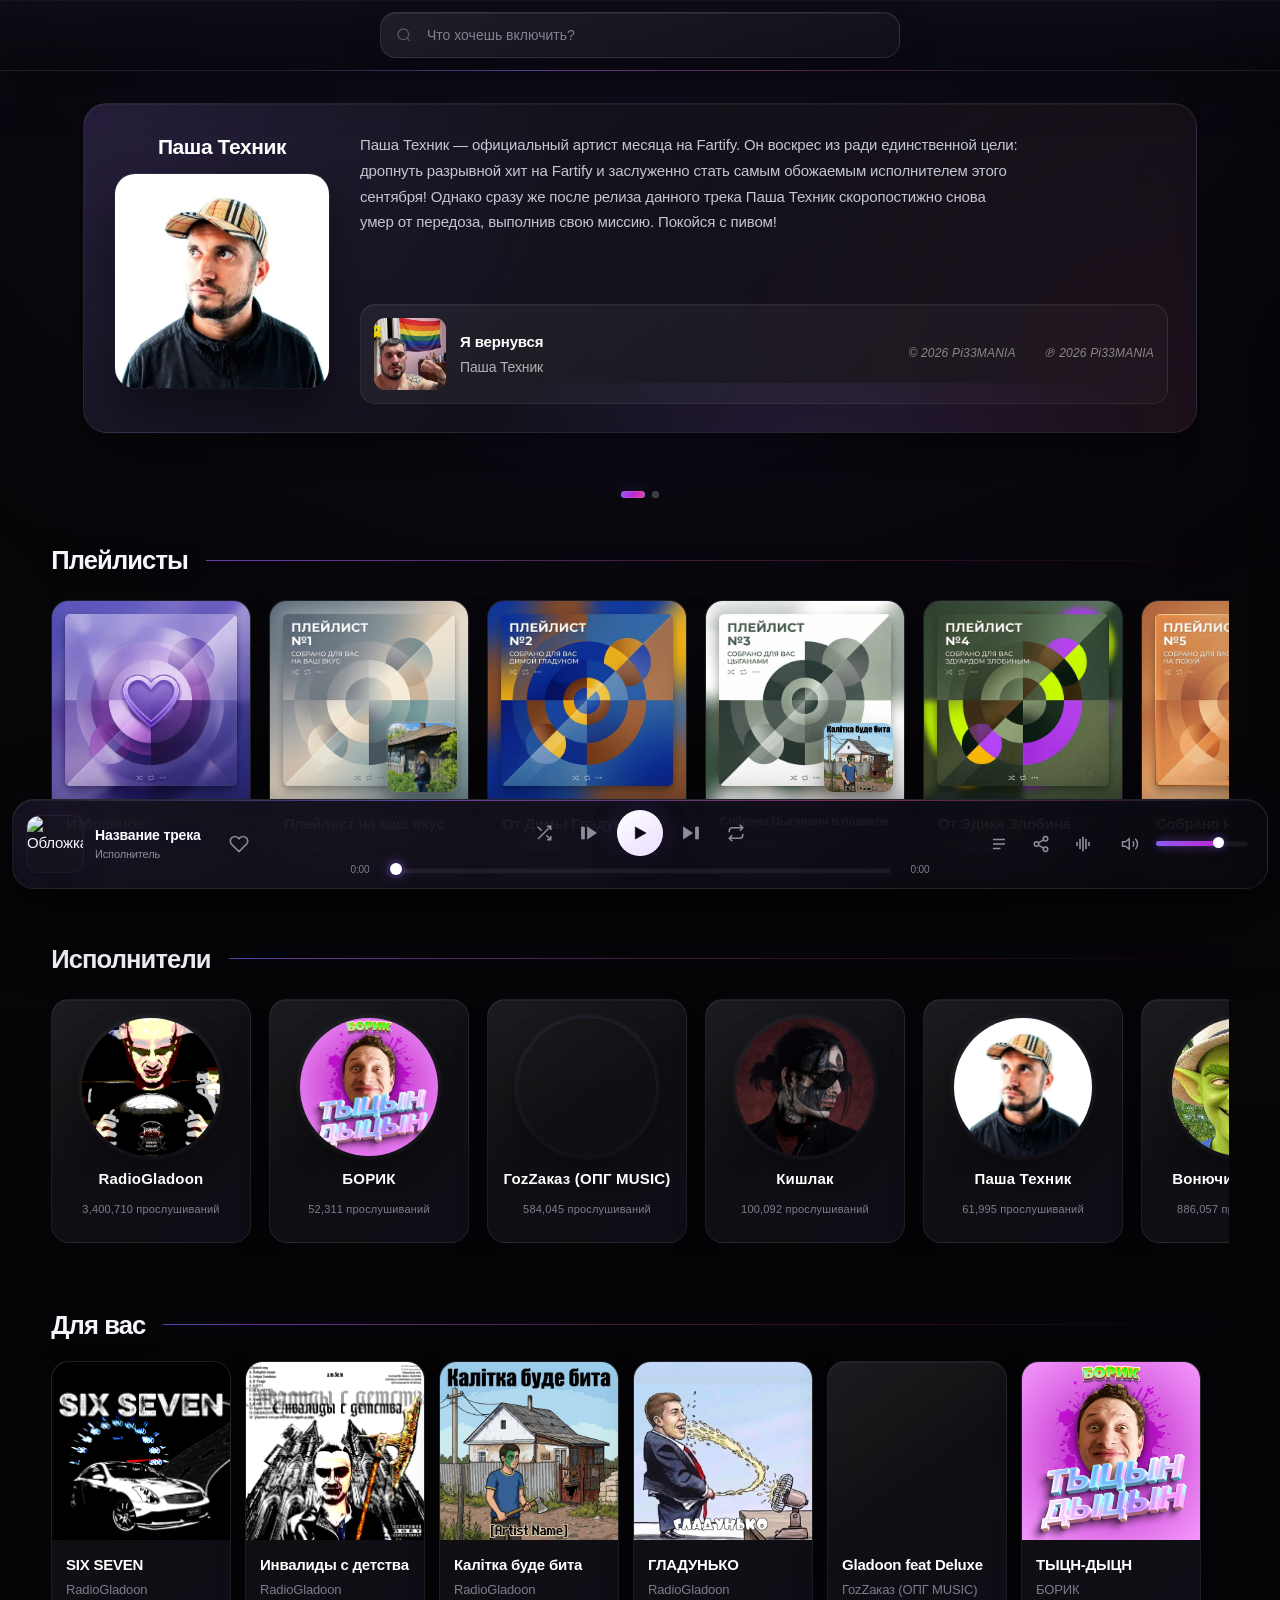
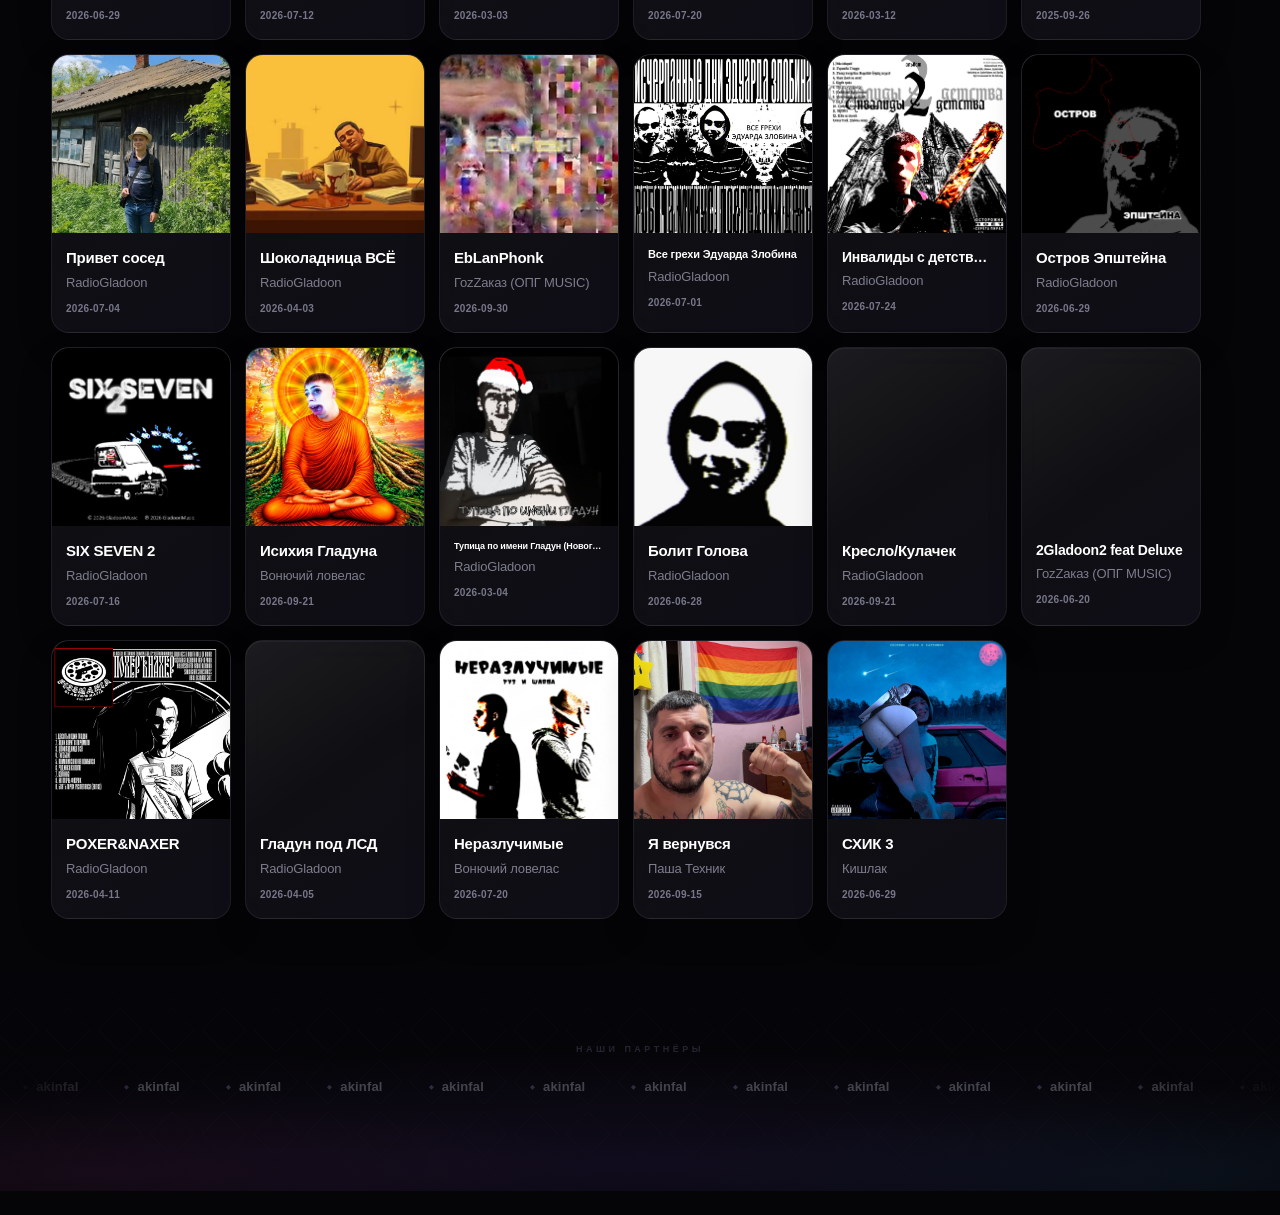
==== commit 8482d7ef: "Add files via upload" ====
--- a/index.html
+++ b/index.html
@@ -6,6 +6,8 @@
     <meta name="viewport" content="width=device-width, initial-scale=1.0">
     <title>Fartify — Слушайте музыку наххер</title>
     <link rel="stylesheet" href="style.css">
+    <link rel="stylesheet" href="css/sidebar.css">
+    <link rel="stylesheet" href="css/reviews.css">
     <!-- Динамический base -->
     <script>
         (function() {
@@ -36,6 +38,55 @@
     <div id="bg-layer1" class="bg-layer"></div>
     <div id="bg-layer2" class="bg-layer" style="opacity: 0;"></div>
 
+    <!-- Левая панель навигации -->
+    <aside id="app-sidebar" class="app-sidebar" aria-label="Основная навигация">
+        <div class="app-sidebar-brand">
+            <span class="app-sidebar-brand-mark">F</span>
+            <span class="app-sidebar-brand-name">Fartify</span>
+        </div>
+
+        <nav class="app-sidebar-nav">
+            <a href="/" class="app-sidebar-link" data-nav="home" title="Главная">
+                <svg width="20" height="20" viewBox="0 0 24 24" fill="none" stroke="currentColor" stroke-width="2" stroke-linecap="round" stroke-linejoin="round">
+                    <path d="M3 10.5 12 3l9 7.5"/>
+                    <path d="M5 10v10h14V10"/>
+                </svg>
+                <span class="app-sidebar-link-text">Главная</span>
+            </a>
+
+<!--            <a href="/reviews" class="app-sidebar-link" data-nav="reviews" title="Рецензии">
+                <svg width="20" height="20" viewBox="0 0 24 24" fill="none" stroke="currentColor" stroke-width="2" stroke-linecap="round" stroke-linejoin="round">
+                    <path d="M12 2.5 15 9l7 1-5 5 1 7-6-3-6 3 1-7-5-5 7-1z"/>
+                </svg>
+                <span class="app-sidebar-link-text">Рецензии</span>
+            </a>
+-->
+            <a href="/favorites" class="app-sidebar-link" data-nav="favorites" title="Избранное">
+                <svg width="20" height="20" viewBox="0 0 24 24" fill="none" stroke="currentColor" stroke-width="2" stroke-linecap="round" stroke-linejoin="round">
+                    <path d="M20.84 4.61a5.5 5.5 0 0 0-7.78 0L12 5.67l-1.06-1.06a5.5 5.5 0 0 0-7.78 7.78l1.06 1.06L12 21.23l7.78-7.78 1.06-1.06a5.5 5.5 0 0 0 0-7.78z"/>
+                </svg>
+                <span class="app-sidebar-link-text">Избранное</span>
+            </a>
+
+            <a href="/chart" class="app-sidebar-link" data-nav="chart" title="Топ-50">
+                <svg width="20" height="20" viewBox="0 0 24 24" fill="none" stroke="currentColor" stroke-width="2" stroke-linecap="round" stroke-linejoin="round">
+                    <line x1="12" y1="20" x2="12" y2="10"/>
+                    <line x1="18" y1="20" x2="18" y2="4"/>
+                    <line x1="6" y1="20" x2="6" y2="16"/>
+                </svg>
+                <span class="app-sidebar-link-text">Топ-50</span>
+            </a>
+        </nav>
+
+        <div class="app-sidebar-footer">
+            <button id="sidebar-toggle" class="app-sidebar-toggle" type="button" title="Свернуть панель" aria-label="Свернуть панель">
+                <svg width="18" height="18" viewBox="0 0 24 24" fill="none" stroke="currentColor" stroke-width="2" stroke-linecap="round" stroke-linejoin="round">
+                    <polyline points="15 18 9 12 15 6"/>
+                </svg>
+            </button>
+        </div>
+    </aside>
+
     <header>
         <div class="search-wrapper">
             <div class="search-input-wrap">
@@ -123,8 +174,25 @@
                 </div>
             </section>
 
-
         </div><!-- /#main-content -->
+
+        <!-- Страница рецензий -->
+        <div id="reviews-page" class="reviews-page hidden">
+            <header class="reviews-header">
+                <div class="reviews-header-top">
+                    <h1 class="reviews-title">Рецензии</h1>
+                    <div class="reviews-stats" id="reviews-stats"></div>
+                </div>
+
+                <div class="reviews-tabs" role="tablist">
+                    <button class="reviews-tab is-active" data-tab="albums" role="tab">Альбомы</button>
+                    <button class="reviews-tab" data-tab="tracks" role="tab">Треки</button>
+                </div>
+            </header>
+
+            <div id="reviews-grid" class="reviews-grid"></div>
+            <div id="reviews-empty" class="reviews-empty hidden">Ничего не найдено</div>
+        </div>
 
         <!-- Страница исполнителя -->
         <div id="artist-page" class="artist-page hidden">
@@ -145,22 +213,66 @@
                 </div>
             </div>
 
-            <div class="popular-tracks-section">
-                <h3>Популярные треки</h3>
-                <div class="tracks-header">
-                    <span>#</span>
-                    <span></span>
-                    <span>Название</span>
-                    <span>Прослушивания</span>
-                    <span>Длительность</span>
-                </div>
-                <ul id="popular-tracks-list" class="tracks-list"></ul>
+            <div class="artist-top-row">
+                <div class="popular-tracks-section">
+                    <div class="popular-tracks-inner">
+                        <h3>Популярные треки</h3>
+                        <div class="tracks-header">
+                            <span>#</span>
+                            <span></span>
+                            <span>Название</span>
+                            <span>Прослушивания</span>
+                            <span>Длительность</span>
+                        </div>
+                        <ul id="popular-tracks-list" class="tracks-list"></ul>
+                        <div class="popular-tracks-actions">
+                            <button id="popular-tracks-toggle" class="popular-tracks-btn" type="button">Ещё</button>
+                        </div>
+                    </div>
+                </div>
+
+                <div class="top-track-card-section" id="top-track-card-section" style="display:none;">
+                    <h3 class="top-track-card-title">Самый популярный трек</h3>
+
+                    <div class="top-track-card-wrap">
+                        <div class="top-track-card-loader" id="top-track-card-loader">
+                            <div class="top-track-card-spinner"></div>
+                            <span>Рисуем карточку…</span>
+                        </div>
+                        <img id="top-track-card-img" class="top-track-card-img" alt="" loading="lazy">
+                    </div>
+
+                    <div class="top-track-card-actions">
+                        <button id="top-track-play-btn" class="top-track-play-btn" type="button" title="Слушать" data-file="">
+                            <svg width="18" height="18" viewBox="0 0 24 24" fill="currentColor">
+                                <polygon points="5,3 21,12 5,21"/>
+                            </svg>
+                        </button>
+
+                        <button id="top-track-share-btn" class="top-track-share-btn" type="button" title="Поделиться">
+                            <svg width="18" height="18" viewBox="0 0 24 24" fill="none" stroke="currentColor" stroke-width="2.2" stroke-linecap="round" stroke-linejoin="round">
+                                <circle cx="18" cy="5" r="3"/>
+                                <circle cx="6" cy="12" r="3"/>
+                                <circle cx="18" cy="19" r="3"/>
+                                <line x1="8.59" y1="13.51" x2="15.42" y2="17.49"/>
+                                <line x1="15.41" y1="6.51" x2="8.59" y2="10.49"/>
+                            </svg>
+                        </button>
+                    </div>
+                </div>
             </div>
 
             <div class="artist-albums-section">
                 <h3>Музыка</h3>
                 <div id="artist-albums-grid" class="albums-grid"></div>
             </div>
+
+            <div class="artist-feats-section" id="artist-feats-section" style="display:none;">
+                <h3>Ещё с этим исполнителем</h3>
+                <div id="artist-feats-grid" class="albums-grid"></div>
+            </div>
+
+            <div class="artist-page-bottom-spacer"></div>
         </div>
 
         <!-- Плеер -->
@@ -332,9 +444,29 @@
             <!-- Обложка -->
             <img id="lyrics-cover" src="" alt="Обложка" class="lyrics-cover">
 
-            <!-- Название и исполнитель -->
-            <div id="lyrics-now-title" class="lyrics-now-title">Название трека</div>
-            <div id="lyrics-now-artist" class="lyrics-now-artist">Исполнитель</div>
+            <!-- Название, исполнитель и действия -->
+            <div class="lyrics-now-row">
+                <div class="lyrics-now-text">
+                    <div id="lyrics-now-title" class="lyrics-now-title">Название трека</div>
+                    <div id="lyrics-now-artist" class="lyrics-now-artist">Исполнитель</div>
+                </div>
+                <div class="lyrics-now-actions">
+                    <button id="lyrics-fav-btn" class="lyrics-action-btn" type="button" title="В избранное" aria-label="В избранное">
+                        <svg width="16" height="16" viewBox="0 0 24 24" fill="none" stroke="currentColor" stroke-width="2">
+                            <path d="M20.84 4.61a5.5 5.5 0 0 0-7.78 0L12 5.67l-1.06-1.06a5.5 5.5 0 0 0-7.78 7.78l1.06 1.06L12 21.23l7.78-7.78 1.06-1.06a5.5 5.5 0 0 0 0-7.78z"/>
+                        </svg>
+                    </button>
+                    <button id="lyrics-share-btn" class="lyrics-action-btn" type="button" title="Поделиться" aria-label="Поделиться">
+                        <svg width="16" height="16" viewBox="0 0 24 24" fill="none" stroke="currentColor" stroke-width="2" stroke-linecap="round" stroke-linejoin="round">
+                            <circle cx="18" cy="5" r="3"/>
+                            <circle cx="6" cy="12" r="3"/>
+                            <circle cx="18" cy="19" r="3"/>
+                            <line x1="8.59" y1="13.51" x2="15.42" y2="17.49"/>
+                            <line x1="15.41" y1="6.51" x2="8.59" y2="10.49"/>
+                        </svg>
+                    </button>
+                </div>
+            </div>
 
             <!-- Блок текста (превью) -->
             <div class="lyrics-text-section">
@@ -347,7 +479,7 @@
                 </div>
             </div>
 
-            <!-- Блок «О релизе» (показывается, если есть в release-info.json) -->
+            <!-- Блок «О релизе» -->
             <div id="release-info-block" class="release-info-block hidden">
                 <div class="release-info-head">
                     <span class="release-info-title">О релизе</span>
@@ -569,26 +701,26 @@
     </div>
 
     <!-- Отдельный экран, который открывается при переходе по ссылке -->
-<div id="share-view" class="share-view hidden">
-    <div class="share-view-bg"></div>
-    <div class="share-view-grid"></div>
-    <div class="share-view-inner">
-        <div class="share-view-top">
-            <span class="share-view-brand">FARTIFY</span>
-        </div>
-        <div class="share-view-card-wrap">
-            <img id="share-view-card" class="share-view-card" alt="Карточка">
-        </div>
-        <div class="share-view-actions">
-            <button class="share-view-btn primary" id="share-view-listen" type="button">
-                ▶  Слушать в Fartify
-            </button>
-            <button class="share-view-btn" id="share-view-download" type="button">
-                Скачать карточку
-            </button>
+    <div id="share-view" class="share-view hidden">
+        <div class="share-view-bg"></div>
+        <div class="share-view-grid"></div>
+        <div class="share-view-inner">
+            <div class="share-view-top">
+                <span class="share-view-brand">FARTIFY</span>
+            </div>
+            <div class="share-view-card-wrap">
+                <img id="share-view-card" class="share-view-card" alt="Карточка">
+            </div>
+            <div class="share-view-actions">
+                <button class="share-view-btn primary" id="share-view-listen" type="button">
+                    ▶  Слушать в Fartify
+                </button>
+                <button class="share-view-btn" id="share-view-download" type="button">
+                    Скачать карточку
+                </button>
+            </div>
         </div>
     </div>
-</div>
 
     <!-- SVG-фильтр для жидкого эффекта фона текста -->
     <svg style="position: absolute; width: 0; height: 0;">
@@ -602,6 +734,25 @@
         </filter>
     </svg>
 
-    <script src="script.js"></script>
+    <!-- Модули JS — порядок важен, менять нельзя -->
+    <script src="js/state.js"></script>
+    <script src="js/utils.js"></script>
+    <script src="js/router.js"></script>
+    <script src="js/queue.js"></script>
+    <script src="js/player.js"></script>
+    <script src="js/lyrics.js"></script>
+    <script src="js/search.js"></script>
+    <script src="js/data.js"></script>
+    <script src="js/albums.js"></script>
+    <script src="js/artists.js"></script>
+    <script src="js/playlists.js"></script>
+    <script src="js/recent.js"></script>
+    <script src="js/contextmenu.js"></script>
+    <script src="js/share.js"></script>
+    <script src="js/sponsors.js"></script>
+    <script src="js/sidebar.js"></script>
+    <script src="js/reviews.js"></script>
+    <script src="js/equalizer.js"></script>
+    <script src="js/main.js"></script>
 </body>
 </html>
--- a/style.css
+++ b/style.css
@@ -5411,16 +5411,8 @@
 }
 
 .lyric-line.active::after {
-    content: "";
-    position: absolute;
-    left: 11px;
-    right: auto;
-    bottom: 4px;
-    width: 32px;
-    height: 2px;
-    border-radius: 99px;
-    background: linear-gradient(90deg, #8b5cf6, #ec4899);
-    box-shadow: 0 0 13px rgba(236,72,153,.35);
+    content: none !important;
+    display: none !important;
 }
 
 /* Fullscreen lyrics inside the sidebar */
@@ -5477,6 +5469,7 @@
     width: min(100%, 1500px);
     margin: 0 auto;
     padding: 22px clamp(20px, 4vw, 56px) 30px !important;
+    overflow: visible !important;       /* ★ не режет sticky */
 }
 
 /* ---------- Release/playlist modal must sit above the sticky header ---------- */
@@ -5563,8 +5556,10 @@
     top: -1px;
     z-index: 8 !important;
     padding: 8px 0 9px;
-    background: linear-gradient(180deg, rgba(8,8,12,.94), rgba(8,8,12,.72), transparent);
-    backdrop-filter: blur(8px);
+    /* ★ Прозрачная шапка: без серой плашки */
+    background: transparent !important;
+    backdrop-filter: none !important;
+    -webkit-backdrop-filter: none !important;
 }
 .queue-full {
     max-height: none !important;
@@ -7844,4 +7839,1494 @@
 .your-gradient-section {
     margin-bottom: 0;
     padding-bottom: 0;
+}
+
+/* ===========================================================
+   v5 — обновления: анимация нот, фон «Текст» в цвет обложки,
+   скрытие правой панели «Сейчас играет»
+   =========================================================== */
+
+/* ── 1. Скрытие ЛЕВОЙ панели навигации ── */
+#app-sidebar {
+    display: none !important;
+}
+
+/* Убираем сдвиги, которые создавала левая панель */
+body {
+    padding-left: 0 !important;
+}
+
+header {
+    margin-left: 0 !important;
+}
+
+main {
+    margin-left: 0 !important;
+}
+
+.player {
+    left: 14px !important;
+}
+
+@media (max-width: 900px) {
+    .player { left: 8px !important; }
+}
+@media (max-width: 700px) {
+    .player { left: 6px !important; }
+}
+
+/* ── 2. Фон блока «Текст» — в цвет обложки ── */
+.lyrics-text-section {
+    position: relative;
+    background: #12121a; /* fallback */
+    overflow: hidden;
+}
+
+.lyrics-text-section::before {
+    content: "";
+    position: absolute;
+    inset: 0;
+    z-index: 0;
+    pointer-events: none;
+    background:
+        radial-gradient(circle at 12% 0%,
+            rgba(var(--lyrics-c1, 90, 60, 160), 0.55) 0%,
+            transparent 55%),
+        radial-gradient(circle at 100% 100%,
+            rgba(var(--lyrics-c2, 160, 60, 120), 0.42) 0%,
+            transparent 62%),
+        linear-gradient(180deg,
+            rgba(10, 8, 18, 0.72) 0%,
+            rgba(6, 6, 12, 0.88) 100%);
+    transition: background 0.8s ease;
+}
+
+.lyrics-text-section > * {
+    position: relative;
+    z-index: 1;
+}
+
+/* Убираем старую фиолетовую подложку */
+.lyrics-text-section {
+    background:
+        radial-gradient(circle at 12% 0%,
+            rgba(var(--lyrics-c1, 90, 60, 160), 0.55) 0%,
+            transparent 55%),
+        radial-gradient(circle at 100% 100%,
+            rgba(var(--lyrics-c2, 160, 60, 120), 0.42) 0%,
+            transparent 62%),
+        linear-gradient(180deg,
+            rgba(10, 8, 18, 0.72) 0%,
+            rgba(6, 6, 12, 0.88) 100%);
+}
+
+/* ── 3. Анимация для строк-нот ── */
+
+/* Контейнер строки-ноты */
+.lyric-line.is-musical {
+    display: flex;
+    align-items: center;
+    justify-content: center;
+    gap: 0;
+    padding: 14px 12px;
+    border: 1px solid transparent;
+    border-radius: 14px;
+    letter-spacing: 0;
+    transition:
+        transform 0.5s cubic-bezier(0.16, 1, 0.3, 1),
+        background 0.5s ease,
+        border-color 0.5s ease,
+        box-shadow 0.5s ease;
+}
+
+/* Отключаем псевдоэлементы, которые были у обычных строк */
+.lyric-line.is-musical.active::before,
+.lyric-line.is-musical.active::after {
+    content: none;
+}
+
+/* Каждая нота */
+.lyric-line.is-musical .music-note {
+    display: inline-block;
+    font-size: 1em;
+    line-height: 1;
+    margin: 0 6px;
+    color: rgba(196, 181, 253, 0.55);
+    opacity: 0.35;
+    transform: translateY(0);
+    transition:
+        color 0.5s ease,
+        opacity 0.5s ease,
+        transform 0.5s ease,
+        text-shadow 0.5s ease;
+    will-change: transform, opacity;
+}
+
+/* Hover-состояние (на всякий случай) */
+.lyric-line.is-musical.near .music-note {
+    color: rgba(196, 181, 253, 0.75);
+    opacity: 0.55;
+}
+
+/* Активная строка — строки-ноты расцветают */
+.lyric-line.is-musical.active {
+    background:
+        radial-gradient(ellipse 70% 100% at 50% 50%,
+            rgba(var(--lyrics-c1, 139, 92, 246), 0.22) 0%,
+            rgba(var(--lyrics-c2, 236, 72, 153), 0.10) 60%,
+            transparent 100%);
+    border-color: rgba(var(--lyrics-c1, 139, 92, 246), 0.20);
+    box-shadow:
+        0 0 30px rgba(var(--lyrics-c1, 139, 92, 246), 0.18),
+        inset 0 1px 0 rgba(255, 255, 255, 0.05);
+    transform: scale(1.06);
+    padding: 20px 12px;
+}
+
+.lyric-line.is-musical.active .music-note {
+    color: #ffffff;
+    opacity: 1;
+    font-size: 1.7em;
+    margin: 0 10px;
+    text-shadow:
+        0 0 14px rgba(196, 181, 253, 0.75),
+        0 0 30px rgba(var(--lyrics-c1, 139, 92, 246), 0.55);
+    animation: musicNoteFloat 2.2s ease-in-out infinite;
+    animation-delay: calc(var(--i, 0) * 0.15s);
+}
+
+/* Разные ноты чуть по-разному кружатся */
+@keyframes musicNoteFloat {
+    0%, 100% {
+        transform: translateY(0) rotate(0deg) scale(1);
+    }
+    25% {
+        transform: translateY(-9px) rotate(-6deg) scale(1.08);
+    }
+    50% {
+        transform: translateY(-3px) rotate(2deg) scale(0.98);
+    }
+    75% {
+        transform: translateY(-7px) rotate(5deg) scale(1.05);
+    }
+}
+
+/* Подсветка цвета нот, если заданы цвета обложки */
+.lyric-line.is-musical.active .music-note:nth-child(odd) {
+    filter: drop-shadow(0 0 10px rgba(var(--lyrics-c1, 139, 92, 246), 0.6));
+}
+.lyric-line.is-musical.active .music-note:nth-child(even) {
+    filter: drop-shadow(0 0 10px rgba(var(--lyrics-c2, 236, 72, 153), 0.55));
+}
+
+/* В полноэкранном режиме — крупнее */
+.lyrics-full-content .lyric-line.is-musical.active .music-note {
+    font-size: 2.1em;
+    margin: 0 14px;
+}
+
+/* ===========================================================
+   v6.3 — финальные фиксы: очередь, о релизе, полноэкранный, караоке
+   =========================================================== */
+
+:root {
+    --lyrics-c1: 90, 60, 160;
+    --lyrics-c2: 160, 60, 120;
+}
+
+/* ── Базовые блоки с цветным фоном ── */
+.lyrics-text-section,
+.queue-section,
+.release-info-block {
+    position: relative;
+    isolation: isolate;
+    overflow: hidden;
+    border-radius: 17px;
+    background: rgba(12, 12, 16, 0.55);
+}
+
+.lyrics-text-section > *,
+.queue-section > *,
+.release-info-block > * {
+    position: relative;
+    z-index: 1;
+}
+
+/* ★ Фон рисуется через inset: 0 (не выходит за блок),
+   а анимация — через смещение background-position, а не transform */
+.lyrics-text-section::before,
+.queue-section::before,
+.release-info-block::before {
+    content: "";
+    position: absolute;
+    inset: 0;
+    z-index: 0;
+    border-radius: inherit;
+    pointer-events: none;
+    transition: background 0.9s ease;
+    will-change: background-position;
+    background-size: 200% 200%, 200% 200%, 100% 100%;
+}
+
+.lyrics-text-section::before {
+    background-image:
+        radial-gradient(circle at 20% 30%, rgba(var(--lyrics-c1), 0.38) 0%, transparent 55%),
+        radial-gradient(circle at 80% 70%, rgba(var(--lyrics-c2), 0.26) 0%, transparent 60%),
+        linear-gradient(180deg, rgba(10, 8, 18, 0.55) 0%, rgba(4, 4, 8, 0.85) 100%);
+    animation: bgShiftA 22s ease-in-out infinite alternate;
+}
+
+.queue-section::before {
+    background-image:
+        radial-gradient(circle at 30% 20%, rgba(var(--lyrics-c1), 0.30) 0%, transparent 60%),
+        radial-gradient(circle at 75% 85%, rgba(var(--lyrics-c2), 0.20) 0%, transparent 62%),
+        linear-gradient(180deg, rgba(10, 8, 18, 0.55) 0%, rgba(4, 4, 8, 0.85) 100%);
+    animation: bgShiftB 26s ease-in-out infinite alternate;
+}
+
+.release-info-block::before {
+    background-image:
+        radial-gradient(circle at 15% 25%, rgba(var(--lyrics-c1), 0.28) 0%, transparent 58%),
+        radial-gradient(circle at 85% 75%, rgba(var(--lyrics-c2), 0.20) 0%, transparent 60%),
+        linear-gradient(180deg, rgba(10, 8, 18, 0.55) 0%, rgba(4, 4, 8, 0.85) 100%);
+    animation: bgShiftC 30s ease-in-out infinite alternate;
+}
+
+@keyframes bgShiftA {
+    0%   { background-position: 0% 0%, 100% 100%, 0% 0%; }
+    50%  { background-position: 60% 40%, 40% 60%, 0% 0%; }
+    100% { background-position: 30% 70%, 70% 30%, 0% 0%; }
+}
+@keyframes bgShiftB {
+    0%   { background-position: 100% 0%, 0% 100%, 0% 0%; }
+    50%  { background-position: 30% 60%, 70% 40%, 0% 0%; }
+    100% { background-position: 60% 100%, 40% 0%, 0% 0%; }
+}
+@keyframes bgShiftC {
+    0%   { background-position: 0% 100%, 100% 0%, 0% 0%; }
+    50%  { background-position: 60% 30%, 40% 70%, 0% 0%; }
+    100% { background-position: 30% 0%, 70% 100%, 0% 0%; }
+}
+
+/* Зернистость */
+.queue-section::after,
+.lyrics-text-section::after,
+.release-info-block::after {
+    content: "";
+    position: absolute;
+    inset: 0;
+    z-index: 0;
+    pointer-events: none;
+    opacity: 0.08;
+    mix-blend-mode: overlay;
+    border-radius: inherit;
+    background-image: url("data:image/svg+xml;utf8,<svg xmlns='http://www.w3.org/2000/svg' width='120' height='120'><filter id='n'><feTurbulence baseFrequency='0.9' numOctaves='2' stitchTiles='stitch'/></filter><rect width='100%25' height='100%25' filter='url(%23n)'/></svg>");
+    background-size: 120px 120px;
+}
+
+/* ── Блок «Что играет» сверху — в цвет обложки ── */
+.lyrics-context {
+    background:
+        linear-gradient(135deg,
+            rgba(var(--lyrics-c1), 0.28) 0%,
+            rgba(var(--lyrics-c2), 0.14) 100%),
+        rgba(255, 255, 255, 0.04) !important;
+    border-color: rgba(var(--lyrics-c1), 0.32) !important;
+    color: #fff !important;
+    box-shadow:
+        inset 0 1px 0 rgba(255, 255, 255, 0.06),
+        0 8px 24px rgba(0, 0, 0, 0.20),
+        0 0 24px rgba(var(--lyrics-c1), 0.14) !important;
+    transition: background 0.9s ease, border-color 0.9s ease, box-shadow 0.9s ease;
+}
+
+/* ── Строка с названием и кнопками ── */
+.lyrics-now-row {
+    display: flex;
+    align-items: center;
+    gap: 12px;
+    width: 100%;
+    margin-top: 6px;
+}
+
+.lyrics-now-text {
+    flex: 1;
+    min-width: 0;
+    display: flex;
+    flex-direction: column;
+    gap: 2px;
+}
+
+.lyrics-now-actions {
+    display: flex;
+    gap: 6px;
+    flex-shrink: 0;
+}
+
+.lyrics-action-btn {
+    width: 32px;
+    height: 32px;
+    display: inline-flex;
+    align-items: center;
+    justify-content: center;
+    padding: 0;
+    border-radius: 10px;
+    background: rgba(255, 255, 255, 0.05);
+    border: 1px solid rgba(255, 255, 255, 0.08);
+    color: rgba(255, 255, 255, 0.72);
+    cursor: pointer;
+    transition: color 0.2s ease, background 0.2s ease, border-color 0.2s ease, transform 0.22s ease;
+}
+
+.lyrics-action-btn:hover {
+    color: #fff;
+    background: rgba(255, 255, 255, 0.10);
+    border-color: rgba(var(--lyrics-c1), 0.32);
+    transform: translateY(-1px);
+}
+
+.lyrics-action-btn.active {
+    color: #f472b6;
+    background: rgba(236, 72, 153, 0.12);
+    border-color: rgba(236, 72, 153, 0.32);
+}
+
+/* ── Полноэкранный текст ── */
+.lyrics-panel.lyrics-fullscreen-open .lyrics-content {
+    padding: 0 !important;
+}
+
+.lyrics-full-overlay {
+    position: absolute !important;
+    inset: 0 !important;
+    z-index: 50 !important;
+    border-radius: 0 !important;
+    overflow: hidden;
+}
+
+/* ★ Убиваем старый фиолетовый ::before */
+.lyrics-full-overlay::before {
+    content: none !important;
+    display: none !important;
+}
+
+.lyrics-full-overlay .lyrics-full-bg {
+    position: absolute;
+    inset: -15%;
+    z-index: 0;
+    pointer-events: none;
+    background:
+        radial-gradient(circle at 25% 25%, rgba(var(--lyrics-c1), 0.42) 0%, transparent 55%),
+        radial-gradient(circle at 75% 75%, rgba(var(--lyrics-c2), 0.32) 0%, transparent 58%),
+        radial-gradient(circle at 50% 50%, rgba(var(--lyrics-c1), 0.14) 0%, transparent 70%),
+        linear-gradient(180deg, rgba(4, 3, 8, 0.65) 0%, rgba(2, 2, 5, 0.94) 100%);
+    filter: blur(50px) saturate(1.25);
+    animation: lyricsFullDrift 32s ease-in-out infinite alternate;
+    transition: background 1.2s ease;
+    will-change: transform;
+}
+
+.lyrics-full-overlay::after {
+    content: "";
+    position: absolute;
+    inset: 0;
+    z-index: 1;
+    pointer-events: none;
+    background:
+        radial-gradient(circle at 20% 80%, rgba(var(--lyrics-c1), 0.14) 0%, transparent 45%),
+        radial-gradient(circle at 85% 15%, rgba(var(--lyrics-c2), 0.11) 0%, transparent 48%);
+    animation: lyricsFullPulse 18s ease-in-out infinite;
+    mix-blend-mode: screen;
+}
+
+.lyrics-full-overlay .lyrics-full-content {
+    position: relative;
+    z-index: 2;
+}
+
+/* ★ Кнопка «Свернуть» — только z-index, никаких правок position */
+.lyrics-full-overlay .lyrics-full-close {
+    z-index: 60 !important;
+}
+
+@keyframes lyricsFullDrift {
+    0%   { transform: translate3d(-4%, -3%, 0) scale(1.10) rotate(0deg); }
+    50%  { transform: translate3d(3%, 4%, 0)   scale(1.15) rotate(2deg); }
+    100% { transform: translate3d(4%, -2%, 0)  scale(1.12) rotate(-1.5deg); }
+}
+
+@keyframes lyricsFullPulse {
+    0%, 100% { opacity: 0.55; transform: scale(1); }
+    50%      { opacity: 1;    transform: scale(1.06); }
+}
+
+/* ── Активная строка караоке — в цвет обложки ── */
+.lyric-line.active {
+    background: linear-gradient(90deg,
+        rgba(var(--lyrics-c1), 0.22) 0%,
+        rgba(var(--lyrics-c2), 0.10) 60%,
+        transparent 100%) !important;
+    border-color: rgba(var(--lyrics-c1), 0.24) !important;
+    box-shadow:
+        0 10px 25px rgba(0, 0, 0, 0.14),
+        0 0 28px rgba(var(--lyrics-c1), 0.16),
+        inset 0 1px 0 rgba(255, 255, 255, 0.04) !important;
+    text-shadow:
+        0 0 14px rgba(255, 255, 255, 0.28),
+        0 0 30px rgba(var(--lyrics-c1), 0.42) !important;
+}
+
+.lyric-line.active > span:first-child {
+    background: linear-gradient(90deg, #fff 0%, #ffffff 65%, #ede9f8 100%) !important;
+    -webkit-background-clip: text !important;
+    background-clip: text !important;
+    -webkit-text-fill-color: transparent !important;
+}
+
+.lyric-line.active::before {
+    background: linear-gradient(180deg,
+        rgb(var(--lyrics-c1)) 0%,
+        rgb(var(--lyrics-c2)) 100%) !important;
+    box-shadow: 0 0 14px rgba(var(--lyrics-c1), 0.65) !important;
+}
+
+.lyric-line.active::after {
+    background: linear-gradient(90deg,
+        rgb(var(--lyrics-c1)) 0%,
+        rgb(var(--lyrics-c2)) 100%) !important;
+    box-shadow: 0 0 13px rgba(var(--lyrics-c2), 0.55) !important;
+}
+
+/* ── Имаж-модалка: не даём большим картинкам вылезать ── */
+#image-modal .image-modal-content {
+    max-width: min(92vw, 1200px);
+    max-height: 92vh;
+    padding: 16px;
+    display: flex;
+    align-items: center;
+    justify-content: center;
+    overflow: hidden;
+    box-sizing: border-box;
+}
+
+#image-modal .image-modal-content img {
+    max-width: 100%;
+    max-height: calc(92vh - 32px);
+    width: auto;
+    height: auto;
+    object-fit: contain;
+    display: block;
+    border-radius: 10px;
+}
+
+/* ── Плеер: убираем остатки старого отступа от сайдбара ── */
+.player {
+    left: 0 !important;
+    right: 0 !important;
+    margin: 0 12px 12px !important;
+}
+
+@media (max-width: 900px) {
+    .player { margin: 0 8px 8px !important; }
+}
+@media (max-width: 700px) {
+    .player { margin: 0 7px 7px !important; }
+}
+
+/* ── Автор трека под названием в треклистах ── */
+.track-title-col {
+    display: flex;
+    flex-direction: column;
+    min-width: 0;
+    gap: 2px;
+    line-height: 1.2;
+}
+
+.track-title-col .track-title-main {
+    font-size: 14px;
+    font-weight: 500;
+    color: #f0f0f5;
+    white-space: nowrap;
+    overflow: hidden;
+    text-overflow: ellipsis;
+}
+
+.track-title-col .track-artist-sub {
+    font-size: 11.5px;
+    font-weight: 500;
+    color: rgba(255, 255, 255, 0.42);
+    white-space: nowrap;
+    overflow: hidden;
+    text-overflow: ellipsis;
+    letter-spacing: 0.1px;
+}
+
+.modal-tracks-table .track-row.playing .track-title-col .track-title-main,
+.playlist-tracks-table .track-row.playing .track-title-col .track-title-main {
+    color: #fff;
+    font-weight: 700;
+    text-shadow: 0 0 10px rgba(var(--lyrics-c1), 0.35);
+}
+
+/* ── Исполнитель в шапке релиза — кликабельный ── */
+.modal-artist-link {
+    color: inherit;
+    cursor: pointer;
+    transition: color 0.2s ease, text-shadow 0.2s ease;
+    text-decoration: none;
+    border-bottom: 1px dashed transparent;
+}
+
+.modal-artist-link:hover {
+    color: #fff;
+    border-bottom-color: rgba(255, 255, 255, 0.28);
+    text-shadow: 0 0 12px rgba(var(--lyrics-c1), 0.45);
+}
+
+/* ── Reduced motion ── */
+@media (prefers-reduced-motion: reduce) {
+    .lyrics-text-section::before,
+    .queue-section::before,
+    .release-info-block::before,
+    .lyrics-full-overlay .lyrics-full-bg,
+    .lyrics-full-overlay::after {
+        animation: none !important;
+    }
+}
+
+/* ===========================================================
+   v6.4 — финальные фиксы: отступы, тени, о релизе, карточки
+   =========================================================== */
+
+/* ★ 1. Отступ между названием и исполнителем в правой панели */
+.lyrics-now-title {
+    margin: 4px 0 8px 0 !important;   /* было +4/-8 — теперь ровно */
+    font-size: 19px;
+    font-weight: 760;
+    letter-spacing: -0.03em;
+    line-height: 1.25;
+}
+
+.lyrics-now-artist {
+    margin-top: 0 !important;         /* убираем старый -8px */
+    color: #8c8c9b;
+    font-size: 12px;
+    line-height: 1.3;
+}
+
+.lyrics-now-row {
+    margin-top: 4px;
+}
+
+/* ★ 2. Убираем «инородную» тень у карточки в очереди */
+.queue-next .queue-item,
+.queue-full .queue-item {
+    box-shadow: none !important;
+}
+
+/* ★ 3. Починим блок «О релизе» — padding, gap и flex обратно */
+.release-info-block {
+    display: flex !important;
+    flex-direction: column !important;
+    gap: 10px !important;
+    padding: 14px 16px 16px !important;
+    min-height: 0;
+}
+
+.release-info-block.hidden {
+    display: none !important;
+}
+
+.release-info-body {
+    display: flex;
+    flex-direction: column;
+    gap: 11px;
+    min-height: 0;
+}
+
+.release-info-text {
+    min-height: 0;
+}
+
+/* ★ 4. Плеер — перебиваем правило из sidebar.css */
+body > #player,
+body > .player {
+    left: 0 !important;
+    right: 0 !important;
+    margin: 0 12px 12px !important;
+}
+
+@media (max-width: 900px) {
+    body > #player,
+    body > .player { margin: 0 8px 8px !important; }
+}
+@media (max-width: 700px) {
+    body > #player,
+    body > .player { margin: 0 7px 7px !important; }
+}
+
+/* ===========================================================
+   v6.5 — фиты в треклистах, популярные треки с кнопкой,
+   ещё с этим исполнителем
+   =========================================================== */
+
+/* ── Кликабельные исполнители в строке ── */
+.artist-inline-link {
+    color: inherit;
+    cursor: pointer;
+    text-decoration: none;
+    border-bottom: 1px dashed transparent;
+    transition: color 0.18s ease, border-color 0.18s ease;
+}
+
+.artist-inline-link:hover {
+    color: #fff;
+    border-bottom-color: rgba(255, 255, 255, 0.28);
+}
+
+.track-artist-sub .artist-inline-link:hover,
+.track-artist .artist-inline-link:hover,
+.queue-meta .artist-inline-link:hover {
+    color: #c4b5fd;
+}
+
+/* ── Новый блок «Популярные треки» ── */
+.popular-tracks-section {
+    margin-top: 34px;
+}
+
+.popular-tracks-inner {
+    position: relative;
+    padding: 22px 24px 18px;
+    border-radius: 20px;
+    background:
+        radial-gradient(circle at 0% 0%, rgba(139, 92, 246, 0.06), transparent 45%),
+        linear-gradient(180deg, rgba(20, 18, 28, 0.65) 0%, rgba(11, 11, 16, 0.85) 100%);
+    border: 1px solid rgba(255, 255, 255, 0.07);
+    box-shadow:
+        0 18px 40px rgba(0, 0, 0, 0.24),
+        inset 0 1px 0 rgba(255, 255, 255, 0.04);
+    backdrop-filter: blur(18px);
+    -webkit-backdrop-filter: blur(18px);
+    max-width: 1000px;
+    margin: 0;
+}
+
+.popular-tracks-inner h3 {
+    margin: 0 0 14px;
+    font-size: 20px;
+    font-weight: 760;
+    letter-spacing: -0.02em;
+    padding-left: 0;
+}
+
+.popular-tracks-actions {
+    display: flex;
+    justify-content: center;
+    margin-top: 12px;
+    padding-top: 14px;
+    border-top: 1px solid rgba(255, 255, 255, 0.05);
+}
+
+.popular-tracks-btn {
+    display: inline-flex;
+    align-items: center;
+    gap: 8px;
+    padding: 9px 20px;
+    font-family: inherit;
+    font-size: 13px;
+    font-weight: 700;
+    letter-spacing: 0.2px;
+    color: rgba(255, 255, 255, 0.85);
+    background: rgba(255, 255, 255, 0.045);
+    border: 1px solid rgba(255, 255, 255, 0.09);
+    border-radius: 999px;
+    cursor: pointer;
+    transition:
+        color 0.2s ease,
+        background 0.2s ease,
+        border-color 0.2s ease,
+        transform 0.22s cubic-bezier(0.16, 1, 0.3, 1),
+        box-shadow 0.25s ease;
+}
+
+.popular-tracks-btn:hover {
+    color: #fff;
+    background: rgba(139, 92, 246, 0.16);
+    border-color: rgba(139, 92, 246, 0.30);
+    transform: translateY(-1px);
+    box-shadow: 0 8px 20px rgba(139, 92, 246, 0.14);
+}
+
+.popular-tracks-btn:active {
+    transform: translateY(0);
+}
+
+/* ── Блок «Ещё с этим исполнителем» ── */
+.artist-feats-section {
+    margin-top: 38px;
+}
+
+.artist-feats-section h3 {
+    margin: 0 0 16px;
+    font-size: 22px;
+    font-weight: 760;
+    letter-spacing: -0.02em;
+    padding-left: 4px;
+}
+
+/* ── Отступ снизу на странице артиста ── */
+.artist-page-bottom-spacer {
+    height: 180px;
+    flex-shrink: 0;
+}
+
+@media (max-width: 900px) {
+    .artist-page-bottom-spacer {
+        height: 220px;
+    }
+}
+
+@media (max-width: 700px) {
+    .artist-page-bottom-spacer {
+        height: 260px;   /* плеер на мобилке занимает больше места */
+    }
+}
+@media (max-width: 700px) {
+    .popular-tracks-inner {
+        padding: 16px 14px 14px;
+        border-radius: 16px;
+    }
+
+    .popular-tracks-inner h3 {
+        font-size: 17px;
+        margin-bottom: 10px;
+    }
+
+    .artist-page-bottom-spacer {
+        height: 60px;
+    }
+}
+
+/* ★ Ещё с этим исполнителем — горизонтальный layout, как Музыка */
+#artist-feats-grid {
+    display: flex;
+    flex-wrap: wrap;
+    gap: 14px;
+    padding: 0;
+}
+
+/* ===========================================================
+   Блок «О релизе» — блочный layout + цветной фон от обложки
+   =========================================================== */
+
+.release-info-block {
+    /* layout */
+    display: block !important;
+    position: relative !important;
+    isolation: isolate !important;
+    box-sizing: border-box !important;
+
+    width: 100% !important;
+    height: auto !important;
+    min-height: 0 !important;
+    max-height: none !important;
+
+    /* не даём сжиматься как flex-item */
+    flex: 0 0 auto !important;
+    flex-shrink: 0 !important;
+    flex-grow: 0 !important;
+    flex-basis: auto !important;
+
+    padding: 14px 16px 16px !important;
+    margin: 0 !important;
+
+    background: rgba(14, 14, 20, 0.72) !important;
+    border: 1px solid rgba(255, 255, 255, 0.06) !important;
+    border-radius: 17px !important;
+    overflow: hidden !important;
+    transition: background 0.9s ease !important;
+}
+
+.release-info-block.hidden {
+    display: none !important;
+}
+
+/* ★ Цветной фон от обложки — inset: 0, без transform.
+   Анимация через background-position — не влияет на layout. */
+.release-info-block::before {
+    content: "" !important;
+    display: block !important;
+    position: absolute !important;
+    inset: 0 !important;
+    z-index: 0 !important;
+    border-radius: inherit !important;
+    pointer-events: none !important;
+
+    background-image:
+        radial-gradient(circle at 15% 25%,
+            rgba(var(--lyrics-c1, 90, 60, 160), 0.32) 0%,
+            transparent 58%),
+        radial-gradient(circle at 85% 75%,
+            rgba(var(--lyrics-c2, 160, 60, 120), 0.22) 0%,
+            transparent 60%),
+        linear-gradient(180deg,
+            rgba(10, 8, 18, 0.50) 0%,
+            rgba(4, 4, 8, 0.85) 100%);
+
+    background-size: 200% 200%, 200% 200%, 100% 100%;
+    background-position: 0% 100%, 100% 0%, 0% 0%;
+    animation: releaseBgShift 30s ease-in-out infinite alternate;
+    transition: background-image 0.9s ease;
+    will-change: background-position;
+}
+
+@keyframes releaseBgShift {
+    0%   { background-position: 0% 100%, 100% 0%, 0% 0%; }
+    50%  { background-position: 60% 30%, 40% 70%, 0% 0%; }
+    100% { background-position: 30% 0%, 70% 100%, 0% 0%; }
+}
+
+/* Всё содержимое — над фоном */
+.release-info-block > * {
+    position: relative !important;
+    z-index: 1 !important;
+}
+
+/* ── Шапка ── */
+.release-info-block .release-info-head {
+    display: block !important;
+    position: relative !important;
+    padding: 0 0 10px 0 !important;
+    margin: 0 0 12px 0 !important;
+    border-bottom: 1px solid rgba(255, 255, 255, 0.055) !important;
+    height: auto !important;
+    min-height: 0 !important;
+}
+
+.release-info-block .release-info-title {
+    display: inline-flex !important;
+    align-items: center !important;
+    gap: 8px !important;
+    font-size: 10px !important;
+    font-weight: 800 !important;
+    letter-spacing: 1.65px !important;
+    text-transform: uppercase !important;
+    color: rgba(255, 255, 255, 0.74) !important;
+}
+
+/* ── Тело ── */
+.release-info-block .release-info-body {
+    display: block !important;
+    position: relative !important;
+    width: 100% !important;
+    height: auto !important;
+    min-height: 0 !important;
+    max-height: none !important;
+    flex-shrink: 0 !important;
+    overflow: visible !important;
+}
+
+/* ── Картинка ── */
+.release-info-block .release-info-image {
+    display: block !important;
+    position: relative !important;
+    width: 100% !important;
+    max-width: 100% !important;
+    height: auto !important;
+    max-height: 220px !important;
+    object-fit: cover !important;
+    border-radius: 12px !important;
+    margin: 0 0 11px 0 !important;
+    box-shadow:
+        0 12px 28px rgba(0, 0, 0, 0.42),
+        0 0 0 1px rgba(255, 255, 255, 0.055) !important;
+}
+
+.release-info-block .release-info-image[src=""] {
+    display: none !important;
+}
+
+/* ── Текст ── */
+.release-info-block .release-info-text {
+    display: block !important;
+    position: relative !important;
+    width: 100% !important;
+    height: auto !important;
+    min-height: 0 !important;
+    max-height: none !important;
+    font-size: 13px !important;
+    line-height: 1.62 !important;
+    color: rgba(255, 255, 255, 0.82) !important;
+    white-space: pre-wrap !important;
+    overflow-wrap: anywhere !important;
+    margin: 0 !important;
+}
+
+.release-info-block .release-info-text:empty {
+    display: none !important;
+}
+
+/* Зернистость — только на ::after, чтобы не мешать */
+.release-info-block::after {
+    content: "" !important;
+    display: block !important;
+    position: absolute !important;
+    inset: 0 !important;
+    z-index: 0 !important;
+    pointer-events: none !important;
+    opacity: 0.08 !important;
+    mix-blend-mode: overlay !important;
+    border-radius: inherit !important;
+    background-image: url("data:image/svg+xml;utf8,<svg xmlns='http://www.w3.org/2000/svg' width='120' height='120'><filter id='n'><feTurbulence baseFrequency='0.9' numOctaves='2' stitchTiles='stitch'/></filter><rect width='100%25' height='100%25' filter='url(%23n)'/></svg>") !important;
+    background-size: 120px 120px !important;
+}
+
+/* ===========================================================
+   v6.6 — красивый фон очереди (без серо-чёрной плашки)
+   =========================================================== */
+
+/* 1. Убираем серо-чёрную подложку у всего блока очереди,
+      чтобы сквозь него просвечивал цветной градиент обложки */
+.queue-section {
+    background: transparent !important;
+}
+
+/* 2. Делаем цветные градиенты ярче, а тёмный — мягче */
+.queue-section::before {
+    background-image:
+        radial-gradient(circle at 25% 15%,
+            rgba(var(--lyrics-c1), 0.42) 0%,
+            transparent 62%),
+        radial-gradient(circle at 80% 85%,
+            rgba(var(--lyrics-c2), 0.32) 0%,
+            transparent 64%),
+        linear-gradient(180deg,
+            rgba(10, 8, 18, 0.38) 0%,
+            rgba(4, 4, 8, 0.62) 100%) !important;
+    animation: bgShiftB 26s ease-in-out infinite alternate !important;
+}
+
+/* 3. Убираем серую плашку под каждым обычным треком в очереди */
+.queue-full .queue-item {
+    background: transparent !important;
+}
+
+/* 4. Оставляем мягкую подсветку у «следующего» трека,
+      но теперь в цвет обложки, а не серую */
+.queue-next .queue-item {
+    background:
+        linear-gradient(
+            90deg,
+            rgba(var(--lyrics-c1), 0.16) 0%,
+            rgba(var(--lyrics-c2), 0.05) 100%
+        ) !important;
+    border-color: rgba(var(--lyrics-c1), 0.22) !important;
+    box-shadow:
+        inset 0 1px 0 rgba(255, 255, 255, 0.04),
+        0 0 24px rgba(var(--lyrics-c1), 0.10) !important;
+}
+
+/* 5. Hover — тоже в тон обложки, без серого */
+.queue-item:hover {
+    background:
+        linear-gradient(
+            90deg,
+            rgba(var(--lyrics-c1), 0.14) 0%,
+            rgba(255, 255, 255, 0.02) 100%
+        ) !important;
+    border-color: rgba(var(--lyrics-c1), 0.20) !important;
+    box-shadow:
+        inset 3px 0 0 rgba(var(--lyrics-c1), 0.55),
+        0 8px 22px rgba(0, 0, 0, 0.20) !important;
+}
+
+/* 6. Сама рамка блока — прозрачная, но с едва заметной обводкой */
+.queue-section {
+    border: 1px solid rgba(var(--lyrics-c1), 0.14) !important;
+    box-shadow:
+        inset 0 1px 0 rgba(255, 255, 255, 0.04),
+        0 14px 28px rgba(0, 0, 0, 0.18) !important;
+}
+
+/* ===========================================================
+   Клик по строке караоке — курсор и подсветка
+   =========================================================== */
+
+.lyric-line {
+    cursor: pointer;
+    transition:
+        color .38s ease,
+        opacity .38s ease,
+        transform .38s cubic-bezier(.2,.8,.2,1),
+        background .22s ease,
+        border-color .22s ease,
+        filter .38s ease,
+        font-size .38s cubic-bezier(.2,.8,.2,1);
+}
+
+/* Неактивные строки — мягкая подсветка при наведении */
+.lyric-line:not(.active):hover {
+    background: rgba(255, 255, 255, 0.045);
+    border-color: rgba(255, 255, 255, 0.06);
+    color: rgba(255, 255, 255, 0.72);
+    opacity: 0.85;
+    filter: blur(0);
+}
+
+/* Активная строка при наведении — чуть заметнее */
+.lyric-line.active:hover {
+    filter: brightness(1.06);
+}
+
+/* Строки-ноты тоже кликабельны */
+.lyric-line.is-musical {
+    cursor: pointer;
+}
+
+.lyric-line.is-musical:not(.active):hover {
+    background: rgba(255, 255, 255, 0.04);
+}
+
+/* ★ Короткая вспышка после клика — «перескочили сюда» */
+.lyric-line.just-seeked {
+    animation: lyricSeekFlash 0.42s cubic-bezier(0.16, 1, 0.3, 1);
+}
+
+@keyframes lyricSeekFlash {
+    0% {
+        background: rgba(var(--lyrics-c1, 139, 92, 246), 0.32);
+        transform: scale(1.03);
+    }
+    100% {
+        background: transparent;
+        transform: scale(1);
+    }
+}
+
+/* Отключаем «дёрганье» курсора на тач-устройствах */
+@media (hover: none) {
+    .lyric-line:not(.active):hover {
+        background: transparent;
+        border-color: transparent;
+        color: inherit;
+        opacity: inherit;
+    }
+}
+
+/* ===========================================================
+   Свёрнутый текст караоке — листаемый
+   =========================================================== */
+
+.lyrics-text-preview {
+    position: relative !important;
+    max-height: 260px !important;
+    overflow-y: auto !important;
+    overflow-x: hidden !important;
+    padding: 4px 6px 4px 0 !important;
+
+    /* Убираем маску — она мешает при ручном скролле */
+    -webkit-mask-image: none !important;
+    mask-image: none !important;
+
+    /* Мягкий инерционный скролл */
+    -webkit-overflow-scrolling: touch;
+    overscroll-behavior: contain;
+    scroll-behavior: smooth;
+
+    /* Тонкий скроллбар в тон обложки */
+    scrollbar-width: thin;
+    scrollbar-color: rgba(var(--lyrics-c1, 139, 92, 246), 0.55) transparent;
+}
+
+.lyrics-text-preview::-webkit-scrollbar {
+    width: 5px;
+}
+
+.lyrics-text-preview::-webkit-scrollbar-track {
+    background: transparent;
+}
+
+.lyrics-text-preview::-webkit-scrollbar-thumb {
+    background: linear-gradient(180deg,
+        rgba(var(--lyrics-c1, 139, 92, 246), 0.62),
+        rgba(var(--lyrics-c2, 236, 72, 153), 0.52));
+    border-radius: 999px;
+    transition: background 0.6s ease;
+}
+
+.lyrics-text-preview::-webkit-scrollbar-thumb:hover {
+    background: linear-gradient(180deg,
+        rgba(var(--lyrics-c1, 139, 92, 246), 0.85),
+        rgba(var(--lyrics-c2, 236, 72, 153), 0.75));
+}
+
+/* Строки не прилипают к самому верху при автопрокрутке */
+.lyrics-text-preview .lyric-line {
+    scroll-margin-top: 12px;
+    scroll-margin-bottom: 12px;
+}
+
+/* На мобилке превью чуть выше — там есть место */
+@media (max-width: 700px) {
+    .lyrics-text-preview {
+        max-height: 40vh !important;
+    }
+}
+
+@media (max-height: 700px) {
+    .lyrics-text-preview {
+        max-height: 180px !important;
+    }
+}
+
+/* ===========================================================
+   Страница артиста — 2-колоночный layout
+   Popular Tracks | Top Track Card
+   =========================================================== */
+
+.artist-top-row {
+    display: grid !important;
+    grid-template-columns: minmax(0, 1fr) 400px !important;
+    gap: 12px !important;
+    align-items: start !important;
+    margin-top: 24px !important;
+    width: 100%;
+}
+
+@media (max-width: 1300px) {
+    .artist-top-row {
+        grid-template-columns: minmax(0, 1fr) 360px !important;
+    }
+}
+
+@media (max-width: 1100px) {
+    .artist-top-row {
+        grid-template-columns: 1fr !important;
+        gap: 16px !important;
+        align-items: start !important;
+    }
+}
+
+/* Обе колонки — по своей высоте */
+.artist-top-row > .popular-tracks-section,
+.artist-top-row > .top-track-card-section {
+    margin-top: 0 !important;
+    min-width: 0;
+    height: auto !important;
+    align-self: start !important;
+}
+
+/* ─────────── Блок «Популярные треки» ─────────── */
+
+.popular-tracks-section {
+    margin-top: 0 !important;
+}
+
+.popular-tracks-inner {
+    display: block !important;
+    max-width: none !important;
+    padding: 22px 24px 18px !important;
+    border-radius: 20px;
+    background:
+        radial-gradient(circle at 0% 0%, rgba(139, 92, 246, 0.06), transparent 45%),
+        linear-gradient(180deg, rgba(20, 18, 28, 0.65) 0%, rgba(11, 11, 16, 0.85) 100%);
+    border: 1px solid rgba(255, 255, 255, 0.07);
+    box-shadow:
+        0 18px 40px rgba(0, 0, 0, 0.24),
+        inset 0 1px 0 rgba(255, 255, 255, 0.04);
+    backdrop-filter: blur(18px);
+    -webkit-backdrop-filter: blur(18px);
+}
+
+.popular-tracks-inner h3 {
+    margin: 0 0 14px !important;
+    font-size: 20px;
+    font-weight: 760;
+    letter-spacing: -0.02em;
+}
+
+.popular-tracks-section .tracks-header {
+    margin-bottom: 4px;
+}
+
+.popular-tracks-actions {
+    display: flex;
+    justify-content: center;
+    margin-top: 12px !important;
+    padding-top: 14px !important;
+    border-top: 1px solid rgba(255, 255, 255, 0.05);
+}
+
+/* ─────────── Блок «Самый популярный трек» ─────────── */
+
+.top-track-card-section {
+    /* sticky — плавает при скролле, если короче левого блока */
+    position: sticky !important;
+    top: 90px !important;
+    align-self: start !important;
+    height: fit-content !important;
+
+    display: flex !important;
+    flex-direction: column !important;
+    gap: 12px !important;
+    padding: 18px !important;
+    border-radius: 20px;
+
+    background:
+        radial-gradient(circle at 0% 0%, rgba(139, 92, 246, 0.07), transparent 45%),
+        linear-gradient(180deg, rgba(20, 18, 28, 0.65) 0%, rgba(11, 11, 16, 0.85) 100%);
+    border: 1px solid rgba(255, 255, 255, 0.07);
+    box-shadow:
+        0 18px 40px rgba(0, 0, 0, 0.24),
+        inset 0 1px 0 rgba(255, 255, 255, 0.04);
+    backdrop-filter: blur(18px);
+    -webkit-backdrop-filter: blur(18px);
+}
+
+/* Заголовок — без градиентной полоски */
+.top-track-card-title {
+    margin: 0 !important;
+    padding: 0 0 4px !important;
+    font-size: 13px;
+    font-weight: 800;
+    letter-spacing: 1.2px;
+    text-transform: uppercase;
+    color: rgba(255, 255, 255, 0.62);
+    text-align: center;
+    position: relative;
+}
+
+.top-track-card-title::after {
+    content: none !important;
+    display: none !important;
+}
+
+/* Обёртка карточки 4:5 */
+.top-track-card-wrap {
+    position: relative;
+    width: 100%;
+    aspect-ratio: 4 / 5;
+    border-radius: 16px;
+    overflow: hidden;
+    background: linear-gradient(180deg, #12121a, #0a0a10);
+    border: 1px solid rgba(255, 255, 255, 0.08);
+    box-shadow:
+        0 20px 40px rgba(0, 0, 0, 0.42),
+        inset 0 1px 0 rgba(255, 255, 255, 0.03);
+}
+
+.top-track-card-img {
+    position: absolute;
+    inset: 0;
+    width: 100%;
+    height: 100%;
+    object-fit: contain;
+    display: block;
+    cursor: pointer;
+    transition: transform 0.35s cubic-bezier(0.16, 1, 0.3, 1);
+}
+
+.top-track-card-img:hover {
+    transform: scale(1.02);
+}
+
+.top-track-card-img.hidden {
+    display: none !important;
+}
+
+/* Лоадер */
+.top-track-card-loader {
+    position: absolute;
+    inset: 0;
+    display: flex;
+    flex-direction: column;
+    align-items: center;
+    justify-content: center;
+    gap: 14px;
+    color: rgba(255, 255, 255, 0.5);
+    font-size: 12px;
+    font-weight: 600;
+    letter-spacing: 0.4px;
+    z-index: 1;
+}
+
+.top-track-card-loader.hidden {
+    display: none !important;
+}
+
+.top-track-card-spinner {
+    width: 32px;
+    height: 32px;
+    border-radius: 50%;
+    border: 3px solid rgba(139, 92, 246, 0.15);
+    border-top-color: #8b5cf6;
+    border-right-color: #ec4899;
+    animation: topTrackSpin 0.9s linear infinite;
+}
+
+@keyframes topTrackSpin {
+    to { transform: rotate(360deg); }
+}
+
+/* Кнопки под карточкой */
+.top-track-card-actions {
+    display: flex;
+    gap: 10px;
+    width: 100%;
+}
+
+.top-track-play-btn {
+    flex: 1;
+    height: 48px;
+    padding: 0;
+    display: inline-flex;
+    align-items: center;
+    justify-content: center;
+    border: none;
+    border-radius: 14px;
+    cursor: pointer;
+
+    color: var(--top-fg, #0b0910);
+    background: linear-gradient(
+        135deg,
+        rgb(var(--top-c1, 255, 255, 255)) 0%,
+        rgb(var(--top-c2, 232, 221, 255)) 100%
+    );
+
+    box-shadow:
+        0 12px 26px rgba(0, 0, 0, 0.38),
+        0 0 0 1px rgba(255, 255, 255, 0.18) inset,
+        0 0 26px rgba(var(--top-c1, 139, 92, 246), 0.28);
+
+    transition:
+        transform 0.22s cubic-bezier(0.16, 1, 0.3, 1),
+        box-shadow 0.25s ease,
+        filter 0.25s ease;
+}
+
+.top-track-play-btn svg {
+    width: 20px;
+    height: 20px;
+    filter: drop-shadow(0 1px 2px rgba(0, 0, 0, 0.18));
+}
+
+.top-track-play-btn:hover {
+    transform: translateY(-2px);
+    filter: brightness(1.08) saturate(1.06);
+    box-shadow:
+        0 16px 32px rgba(0, 0, 0, 0.44),
+        0 0 0 1px rgba(255, 255, 255, 0.24) inset,
+        0 0 36px rgba(var(--top-c1, 139, 92, 246), 0.42);
+}
+
+.top-track-play-btn:active {
+    transform: scale(0.97);
+}
+
+.top-track-play-btn.is-playing {
+    filter: brightness(0.92) saturate(1.15);
+    box-shadow:
+        0 12px 26px rgba(0, 0, 0, 0.42),
+        0 0 0 1px rgba(255, 255, 255, 0.15) inset,
+        0 0 32px rgba(var(--top-c1, 139, 92, 246), 0.55);
+}
+
+.top-track-play-btn.is-playing:hover {
+    filter: brightness(1.0) saturate(1.15);
+}
+
+.top-track-share-btn {
+    width: 48px;
+    height: 48px;
+    padding: 0;
+    display: inline-flex;
+    align-items: center;
+    justify-content: center;
+    flex-shrink: 0;
+    border-radius: 14px;
+    cursor: pointer;
+    color: rgba(255, 255, 255, 0.85);
+    background: rgba(255, 255, 255, 0.055);
+    border: 1px solid rgba(255, 255, 255, 0.09);
+    transition:
+        color 0.22s ease,
+        background 0.22s ease,
+        border-color 0.22s ease,
+        transform 0.22s cubic-bezier(0.16, 1, 0.3, 1),
+        box-shadow 0.25s ease;
+}
+
+.top-track-share-btn:hover {
+    color: #fff;
+    background: rgba(139, 92, 246, 0.14);
+    border-color: rgba(139, 92, 246, 0.28);
+    transform: translateY(-2px);
+    box-shadow:
+        0 12px 24px rgba(0, 0, 0, 0.32),
+        0 0 22px rgba(139, 92, 246, 0.22);
+}
+
+.top-track-share-btn:active {
+    transform: scale(0.96);
+}
+
+/* ─────────── Мобильный ─────────── */
+
+@media (max-width: 700px) {
+    .top-track-card-section {
+        padding: 14px !important;
+        border-radius: 18px;
+        position: static !important;   /* на мобилке sticky не нужен */
+    }
+
+    .top-track-card-wrap {
+        border-radius: 14px;
+    }
+
+    .top-track-play-btn {
+        height: 44px;
+        border-radius: 12px;
+    }
+
+    .top-track-share-btn {
+        width: 44px;
+        height: 44px;
+        border-radius: 12px;
+    }
+
+    .top-track-card-title {
+        font-size: 11px;
+        letter-spacing: 1px;
+    }
+}
+
+/* ===========================================================
+   Новинки — центрирование карточек
+   =========================================================== */
+
+.new-releases-block {
+    justify-content: center;
+}
+
+/* ★ Первая карточка отталкивается от левого края,
+      последняя — от правого.
+      Если контент помещается — обе "auto" дадут центрирование.
+      Если контент шире контейнера — auto превратится в 0,
+      и скролл работает как раньше, без обрезки. */
+.new-releases-block > .new-release-card:first-child {
+    margin-left: auto;
+}
+
+.new-releases-block > .new-release-card:last-child {
+    margin-right: auto;
+}
+
+/* Чтобы padding по краям не съедал центрирование
+   на узких экранах */
+@media (max-width: 700px) {
+    .new-releases-block {
+        padding-left: 14px;
+        padding-right: 14px;
+    }
 }
--- a/css/sidebar.css
+++ b/css/sidebar.css
@@ -0,0 +1,283 @@
+/* ============================================================
+   css/sidebar.css — левая панель навигации
+   ============================================================ */
+
+:root {
+    --sidebar-width: 76px;
+    --sidebar-width-expanded: 232px;
+    --sidebar-transition: 0.28s cubic-bezier(0.16, 1, 0.3, 1);
+}
+
+html.sidebar-expanded {
+    --sidebar-width: var(--sidebar-width-expanded);
+}
+
+.app-sidebar {
+    position: fixed;
+    top: 0;
+    left: 0;
+    bottom: 0;
+    z-index: 500;
+    width: var(--sidebar-width);
+    display: flex;
+    flex-direction: column;
+    padding: 18px 10px 88px;
+    background:
+        linear-gradient(180deg, rgba(10, 10, 14, 0.94) 0%, rgba(6, 6, 10, 0.98) 100%);
+    border-right: 1px solid rgba(255, 255, 255, 0.06);
+    backdrop-filter: blur(22px) saturate(1.3);
+    -webkit-backdrop-filter: blur(22px) saturate(1.3);
+    transition: width var(--sidebar-transition);
+    overflow: hidden;
+}
+
+/* Лёгкое свечение сверху */
+.app-sidebar::before {
+    content: "";
+    position: absolute;
+    inset: 0;
+    pointer-events: none;
+    background:
+        radial-gradient(circle at 50% 0%, rgba(139, 92, 246, 0.10), transparent 45%);
+    opacity: 0.9;
+}
+
+.app-sidebar > * {
+    position: relative;
+    z-index: 1;
+}
+
+/* ── Бренд ── */
+.app-sidebar-brand {
+    display: flex;
+    align-items: center;
+    gap: 12px;
+    padding: 4px 6px 22px;
+    margin-bottom: 8px;
+    border-bottom: 1px solid rgba(255, 255, 255, 0.05);
+    white-space: nowrap;
+    overflow: hidden;
+}
+
+.app-sidebar-brand-mark {
+    flex-shrink: 0;
+    width: 40px;
+    height: 40px;
+    display: flex;
+    align-items: center;
+    justify-content: center;
+    border-radius: 12px;
+    font-weight: 900;
+    font-size: 20px;
+    color: #fff;
+    background: linear-gradient(135deg, #8b5cf6 0%, #c026d3 55%, #ec4899 100%);
+    box-shadow:
+        0 8px 22px rgba(139, 92, 246, 0.32),
+        inset 0 1px 0 rgba(255, 255, 255, 0.22);
+}
+
+.app-sidebar-brand-name {
+    font-size: 17px;
+    font-weight: 800;
+    letter-spacing: 0.3px;
+    color: #fff;
+    opacity: 0;
+    transform: translateX(-6px);
+    transition: opacity 0.22s ease, transform var(--sidebar-transition);
+}
+
+html.sidebar-expanded .app-sidebar-brand-name {
+    opacity: 1;
+    transform: translateX(0);
+}
+
+/* ── Меню ── */
+.app-sidebar-nav {
+    display: flex;
+    flex-direction: column;
+    gap: 4px;
+    flex: 1;
+    min-height: 0;
+    overflow-y: auto;
+    overflow-x: hidden;
+    scrollbar-width: none;
+}
+
+.app-sidebar-nav::-webkit-scrollbar {
+    display: none;
+}
+
+.app-sidebar-link {
+    display: flex;
+    align-items: center;
+    gap: 14px;
+    padding: 11px 12px;
+    border-radius: 12px;
+    color: rgba(255, 255, 255, 0.62);
+    text-decoration: none;
+    font-size: 14px;
+    font-weight: 600;
+    white-space: nowrap;
+    border: 1px solid transparent;
+    transition:
+        color 0.2s ease,
+        background 0.2s ease,
+        border-color 0.2s ease,
+        transform 0.22s var(--sidebar-transition);
+}
+
+.app-sidebar-link svg {
+    flex-shrink: 0;
+    width: 20px;
+    height: 20px;
+}
+
+.app-sidebar-link:hover {
+    color: #fff;
+    background: rgba(255, 255, 255, 0.05);
+    border-color: rgba(255, 255, 255, 0.06);
+}
+
+.app-sidebar-link.is-active {
+    color: #fff;
+    background:
+        linear-gradient(135deg, rgba(139, 92, 246, 0.20), rgba(236, 72, 153, 0.12));
+    border-color: rgba(139, 92, 246, 0.28);
+    box-shadow:
+        inset 0 1px 0 rgba(255, 255, 255, 0.06),
+        0 8px 22px rgba(139, 92, 246, 0.10);
+}
+
+.app-sidebar-link.is-active svg {
+    filter: drop-shadow(0 0 8px rgba(196, 181, 253, 0.55));
+}
+
+.app-sidebar-link-text {
+    opacity: 0;
+    transform: translateX(-6px);
+    transition: opacity 0.22s ease, transform var(--sidebar-transition);
+}
+
+html.sidebar-expanded .app-sidebar-link-text {
+    opacity: 1;
+    transform: translateX(0);
+}
+
+/* ── Нижняя кнопка сворачивания ── */
+.app-sidebar-footer {
+    position: absolute;
+    left: 10px;
+    right: 10px;
+    bottom: 96px;
+    display: flex;
+    justify-content: center;
+}
+
+.app-sidebar-toggle {
+    width: 40px;
+    height: 40px;
+    display: inline-flex;
+    align-items: center;
+    justify-content: center;
+    border-radius: 12px;
+    background: rgba(255, 255, 255, 0.045);
+    border: 1px solid rgba(255, 255, 255, 0.07);
+    color: rgba(255, 255, 255, 0.65);
+    cursor: pointer;
+    transition:
+        color 0.2s ease,
+        background 0.2s ease,
+        border-color 0.2s ease,
+        transform 0.22s var(--sidebar-transition);
+}
+
+.app-sidebar-toggle:hover {
+    color: #fff;
+    background: rgba(139, 92, 246, 0.15);
+    border-color: rgba(139, 92, 246, 0.28);
+}
+
+.app-sidebar-toggle svg {
+    transition: transform var(--sidebar-transition);
+}
+
+html.sidebar-expanded .app-sidebar-toggle svg {
+    transform: rotate(180deg);
+}
+
+/* ── Сдвиг основного интерфейса ── */
+body {
+    padding-left: var(--sidebar-width);
+    transition: padding-left var(--sidebar-transition);
+}
+
+header {
+    margin-left: var(--sidebar-width);
+    transition: margin-left var(--sidebar-transition);
+}
+
+main {
+    margin-left: var(--sidebar-width);
+    transition: margin-left var(--sidebar-transition);
+}
+
+/* Мобильная версия */
+@media (max-width: 900px) {
+    :root {
+        --sidebar-width: 64px;
+        --sidebar-width-expanded: 220px;
+    }
+
+    .app-sidebar {
+        padding: 14px 8px 80px;
+    }
+
+    .app-sidebar-brand {
+        padding: 2px 4px 16px;
+    }
+
+    .app-sidebar-brand-mark {
+        width: 36px;
+        height: 36px;
+        font-size: 18px;
+        border-radius: 10px;
+    }
+
+    .app-sidebar-link {
+        padding: 10px;
+        gap: 12px;
+        border-radius: 10px;
+    }
+
+    .app-sidebar-link svg {
+        width: 18px;
+        height: 18px;
+    }
+
+    .app-sidebar-footer {
+        left: 8px;
+        right: 8px;
+        bottom: 82px;
+    }
+
+    .app-sidebar-toggle {
+        width: 36px;
+        height: 36px;
+    }
+}
+
+@media (max-width: 700px) {
+    :root {
+        --sidebar-width: 58px;
+        --sidebar-width-expanded: 200px;
+    }
+
+    .player {
+        left: calc(var(--sidebar-width) + 6px) !important;
+    }
+
+    .app-sidebar-toggle {
+        width: 32px;
+        height: 32px;
+    }
+}
--- a/css/reviews.css
+++ b/css/reviews.css
@@ -0,0 +1,356 @@
+/* ============================================================
+   css/reviews.css — страница «Рецензии»
+   Чёрная минималистичная тема, отличная от остального сайта
+   ============================================================ */
+
+.reviews-page {
+    padding: 28px clamp(20px, 4vw, 56px) 40px;
+    min-height: 60vh;
+    /* Монохромная палитра — отключаем фирменные фиолетовые акценты */
+    --rv-bg: #08080a;
+    --rv-surface: #0d0d10;
+    --rv-surface-2: #121215;
+    --rv-line: rgba(255, 255, 255, 0.06);
+    --rv-line-strong: rgba(255, 255, 255, 0.10);
+    --rv-text: #f2f2f4;
+    --rv-text-dim: rgba(255, 255, 255, 0.55);
+    --rv-text-faint: rgba(255, 255, 255, 0.30);
+    --rv-star: #ffd166;
+    --rv-star-dim: rgba(255, 209, 102, 0.22);
+    color: var(--rv-text);
+}
+
+/* ── Заголовок ── */
+.reviews-header {
+    margin-bottom: 32px;
+    padding-bottom: 20px;
+    border-bottom: 1px solid var(--rv-line);
+}
+
+.reviews-header-top {
+    display: flex;
+    align-items: flex-end;
+    justify-content: space-between;
+    gap: 20px;
+    margin-bottom: 20px;
+    flex-wrap: wrap;
+}
+
+.reviews-title {
+    font-size: clamp(28px, 3.4vw, 44px);
+    font-weight: 900;
+    letter-spacing: -0.04em;
+    line-height: 1;
+    margin: 0;
+    color: #fff;
+    position: relative;
+    padding-left: 20px;
+}
+
+.reviews-title::before {
+    content: "";
+    position: absolute;
+    left: 0;
+    top: 6px;
+    bottom: 6px;
+    width: 3px;
+    border-radius: 2px;
+    background: linear-gradient(180deg, #ffffff 0%, #808080 100%);
+    opacity: 0.8;
+}
+
+.reviews-stats {
+    display: flex;
+    gap: 18px;
+    font-size: 12px;
+    color: var(--rv-text-dim);
+    font-variant-numeric: tabular-nums;
+    letter-spacing: 0.3px;
+}
+
+.reviews-stats b {
+    color: #fff;
+    font-weight: 700;
+}
+
+/* ── Табы ── */
+.reviews-tabs {
+    display: inline-flex;
+    padding: 4px;
+    background: var(--rv-surface);
+    border: 1px solid var(--rv-line);
+    border-radius: 12px;
+}
+
+.reviews-tab {
+    padding: 8px 20px;
+    font-family: inherit;
+    font-size: 13px;
+    font-weight: 700;
+    letter-spacing: 0.4px;
+    color: var(--rv-text-dim);
+    background: transparent;
+    border: 0;
+    border-radius: 9px;
+    cursor: pointer;
+    transition: color 0.18s ease, background 0.18s ease;
+}
+
+.reviews-tab:hover {
+    color: #fff;
+}
+
+.reviews-tab.is-active {
+    color: #050505;
+    background: #f2f2f4;
+}
+
+/* ── Сетка карточек ── */
+.reviews-grid {
+    display: grid;
+    grid-template-columns: repeat(auto-fill, minmax(240px, 1fr));
+    gap: 14px;
+}
+
+/* ── Карточка ── */
+.rv-card {
+    position: relative;
+    display: flex;
+    flex-direction: column;
+    background: var(--rv-surface);
+    border: 1px solid var(--rv-line);
+    border-radius: 14px;
+    overflow: hidden;
+    transition:
+        border-color 0.22s ease,
+        background 0.22s ease,
+        transform 0.28s cubic-bezier(0.16, 1, 0.3, 1);
+}
+
+.rv-card:hover {
+    background: var(--rv-surface-2);
+    border-color: var(--rv-line-strong);
+    transform: translateY(-3px);
+}
+
+.rv-card.is-rated {
+    border-color: rgba(255, 209, 102, 0.22);
+}
+
+.rv-card.is-rated:hover {
+    border-color: rgba(255, 209, 102, 0.36);
+}
+
+/* ── Обложка ── */
+.rv-cover-wrap {
+    position: relative;
+    aspect-ratio: 1 / 1;
+    overflow: hidden;
+    background: #0a0a0c;
+}
+
+.rv-cover {
+    width: 100%;
+    height: 100%;
+    object-fit: cover;
+    display: block;
+    filter: grayscale(0.15) brightness(0.92);
+    transition: filter 0.35s ease, transform 0.6s cubic-bezier(0.16, 1, 0.3, 1);
+}
+
+.rv-card:hover .rv-cover {
+    filter: grayscale(0) brightness(1);
+    transform: scale(1.035);
+}
+
+.rv-type-badge {
+    position: absolute;
+    top: 10px;
+    left: 10px;
+    padding: 4px 8px;
+    font-size: 9px;
+    font-weight: 800;
+    letter-spacing: 1.2px;
+    text-transform: uppercase;
+    color: rgba(255, 255, 255, 0.85);
+    background: rgba(10, 10, 12, 0.72);
+    border: 1px solid rgba(255, 255, 255, 0.10);
+    border-radius: 6px;
+    backdrop-filter: blur(10px);
+    -webkit-backdrop-filter: blur(10px);
+}
+
+.rv-card.is-rated .rv-type-badge {
+    color: #050505;
+    background: var(--rv-star);
+    border-color: transparent;
+}
+
+/* ── Тело карточки ── */
+.rv-body {
+    display: flex;
+    flex-direction: column;
+    gap: 3px;
+    padding: 14px 14px 16px;
+    min-height: 0;
+    flex: 1;
+}
+
+.rv-title {
+    font-size: 14px;
+    font-weight: 700;
+    letter-spacing: -0.01em;
+    color: #fff;
+    white-space: nowrap;
+    overflow: hidden;
+    text-overflow: ellipsis;
+}
+
+.rv-artist {
+    font-size: 12px;
+    color: var(--rv-text-dim);
+    white-space: nowrap;
+    overflow: hidden;
+    text-overflow: ellipsis;
+}
+
+.rv-meta {
+    margin-top: 2px;
+    font-size: 10.5px;
+    letter-spacing: 0.3px;
+    text-transform: uppercase;
+    color: var(--rv-text-faint);
+}
+
+/* ── Звёзды ── */
+.rv-stars {
+    display: flex;
+    align-items: center;
+    gap: 4px;
+    margin-top: 12px;
+    padding-top: 12px;
+    border-top: 1px solid var(--rv-line);
+}
+
+.rv-star {
+    flex: 0 0 auto;
+    width: 22px;
+    height: 22px;
+    padding: 0;
+    background: none;
+    border: 0;
+    color: var(--rv-star-dim);
+    cursor: pointer;
+    transition: color 0.15s ease, transform 0.22s cubic-bezier(0.16, 1, 0.3, 1);
+    display: inline-flex;
+    align-items: center;
+    justify-content: center;
+}
+
+.rv-star:hover,
+.rv-star.is-hover {
+    color: var(--rv-star);
+    transform: scale(1.12);
+}
+
+.rv-star.is-filled {
+    color: var(--rv-star);
+}
+
+.rv-star svg {
+    width: 100%;
+    height: 100%;
+}
+
+.rv-score {
+    margin-left: auto;
+    font-size: 12px;
+    font-weight: 800;
+    letter-spacing: 0.2px;
+    font-variant-numeric: tabular-nums;
+    color: var(--rv-text-dim);
+}
+
+.rv-card.is-rated .rv-score {
+    color: var(--rv-star);
+}
+
+.rv-clear {
+    width: 22px;
+    height: 22px;
+    padding: 0;
+    margin-left: 4px;
+    background: none;
+    border: 0;
+    color: var(--rv-text-faint);
+    cursor: pointer;
+    border-radius: 6px;
+    display: inline-flex;
+    align-items: center;
+    justify-content: center;
+    transition: color 0.18s ease, background 0.18s ease, opacity 0.18s ease;
+    opacity: 0;
+}
+
+.rv-card:hover .rv-clear,
+.rv-card.is-rated .rv-clear {
+    opacity: 1;
+}
+
+.rv-clear:hover {
+    color: #ff7b7b;
+    background: rgba(255, 123, 123, 0.10);
+}
+
+.rv-clear svg {
+    width: 12px;
+    height: 12px;
+}
+
+/* ── Пустое состояние ── */
+.reviews-empty {
+    padding: 60px 20px;
+    text-align: center;
+    font-size: 13px;
+    color: var(--rv-text-faint);
+}
+
+/* ── Адаптив ── */
+@media (max-width: 700px) {
+    .reviews-page {
+        padding: 20px 14px 32px;
+    }
+
+    .reviews-header {
+        margin-bottom: 22px;
+        padding-bottom: 16px;
+    }
+
+    .reviews-header-top {
+        gap: 12px;
+        margin-bottom: 14px;
+    }
+
+    .reviews-title {
+        padding-left: 14px;
+    }
+
+    .reviews-tab {
+        padding: 7px 14px;
+        font-size: 12px;
+    }
+
+    .reviews-grid {
+        grid-template-columns: repeat(auto-fill, minmax(160px, 1fr));
+        gap: 10px;
+    }
+
+    .rv-body {
+        padding: 10px 10px 12px;
+    }
+
+    .rv-title { font-size: 12.5px; }
+    .rv-artist { font-size: 11px; }
+    .rv-star { width: 18px; height: 18px; }
+    .rv-score { font-size: 11px; }
+}
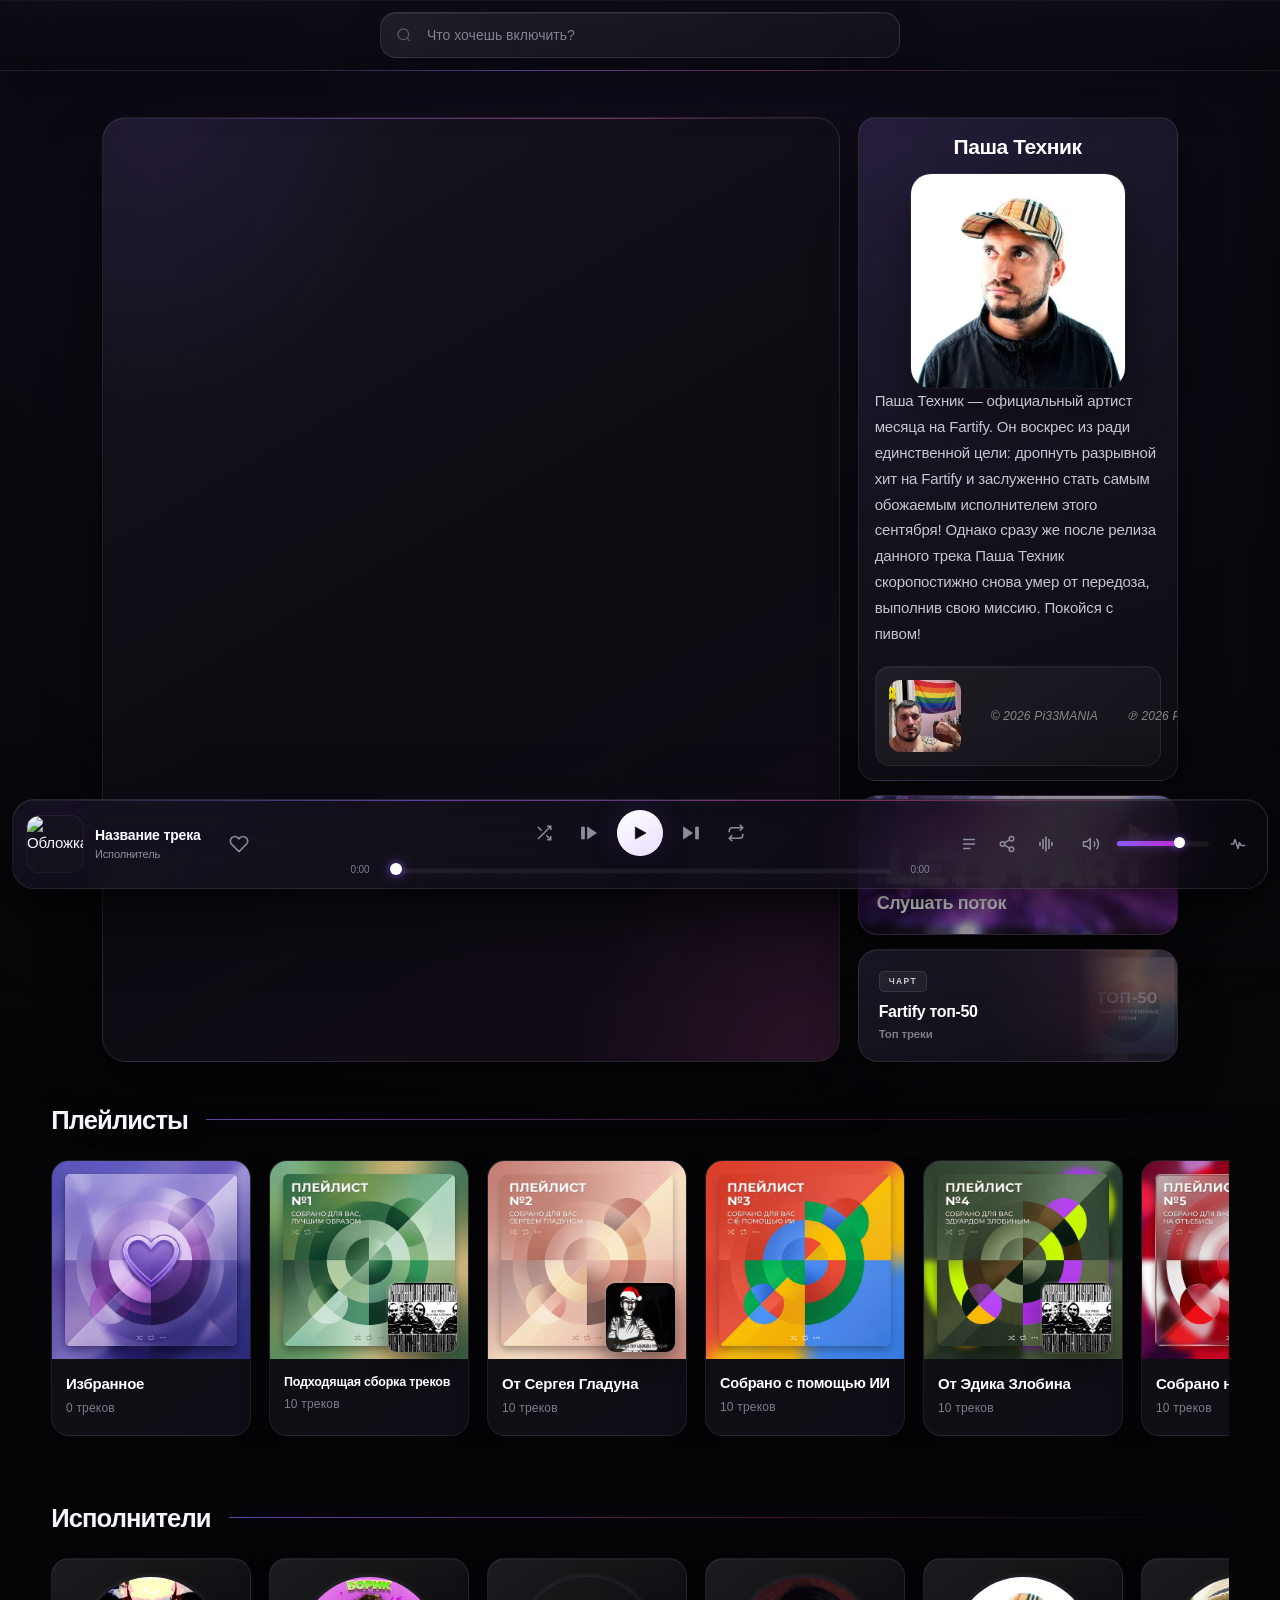
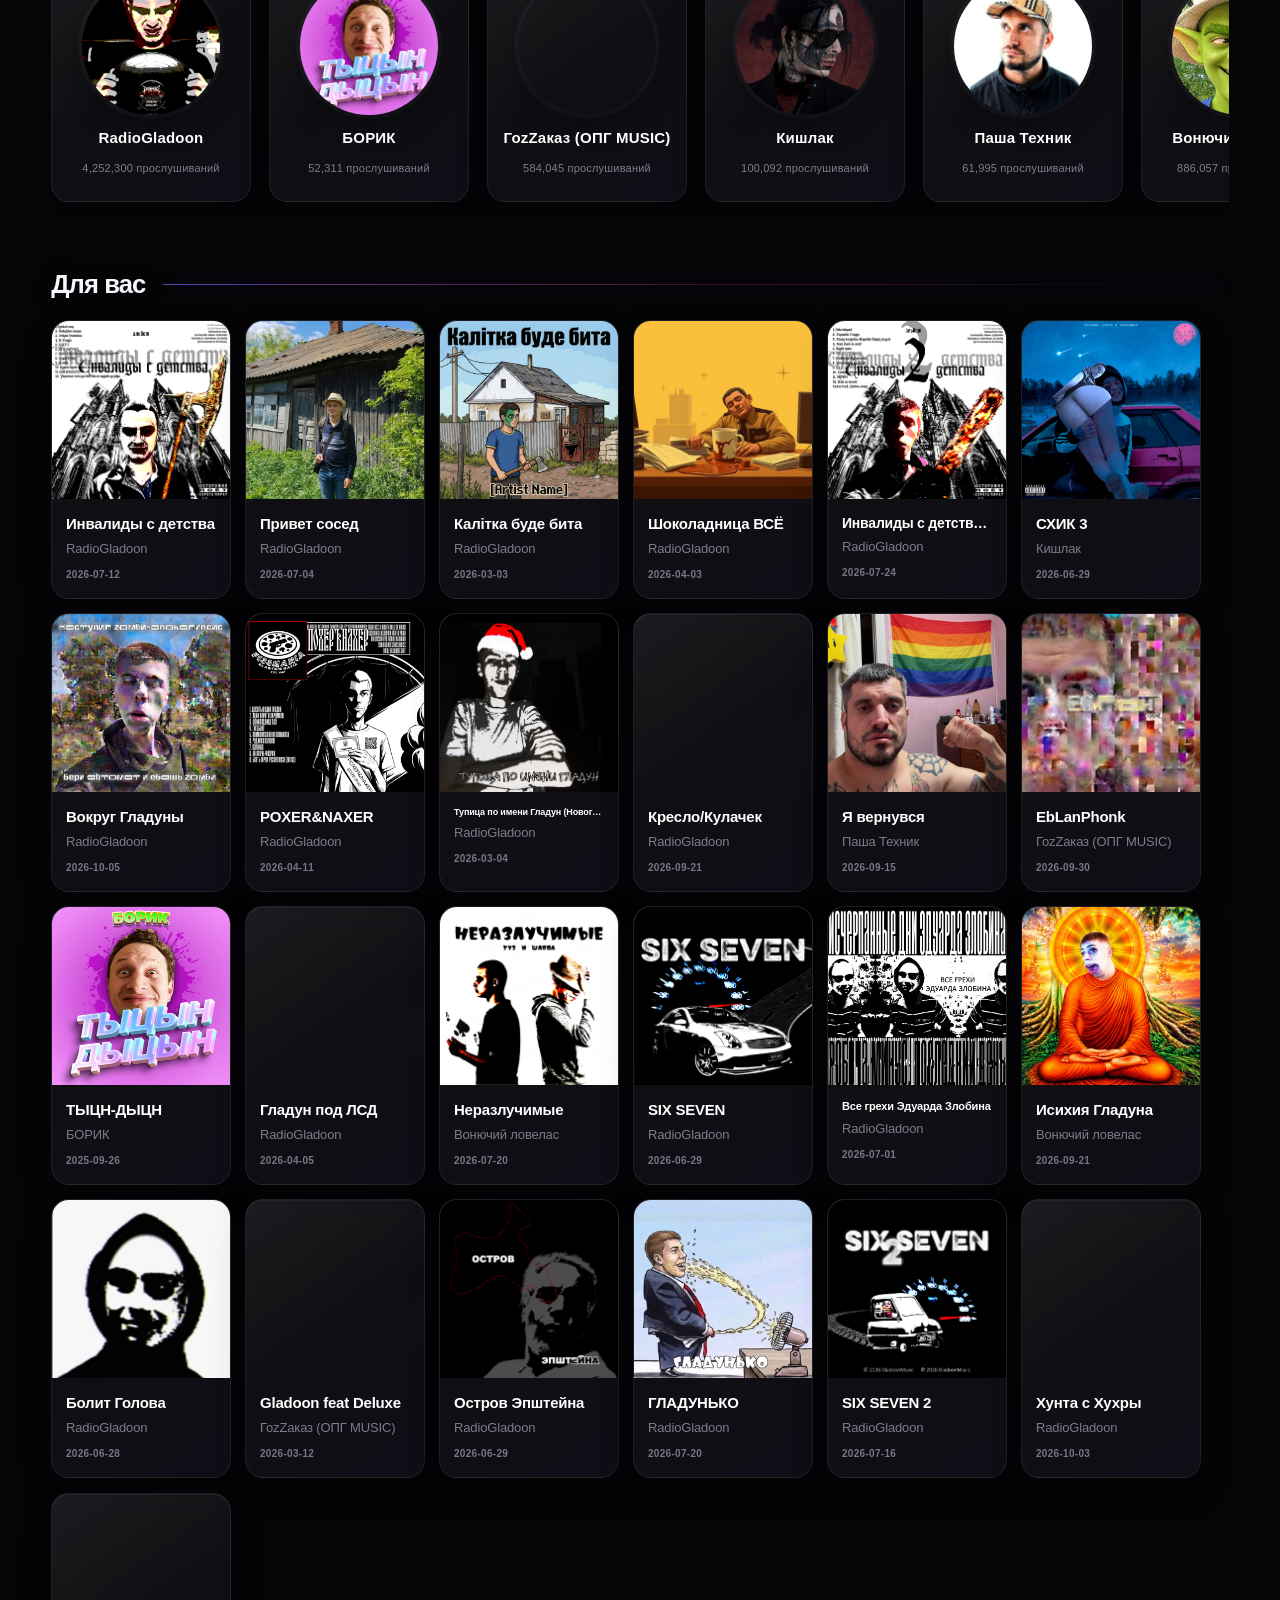
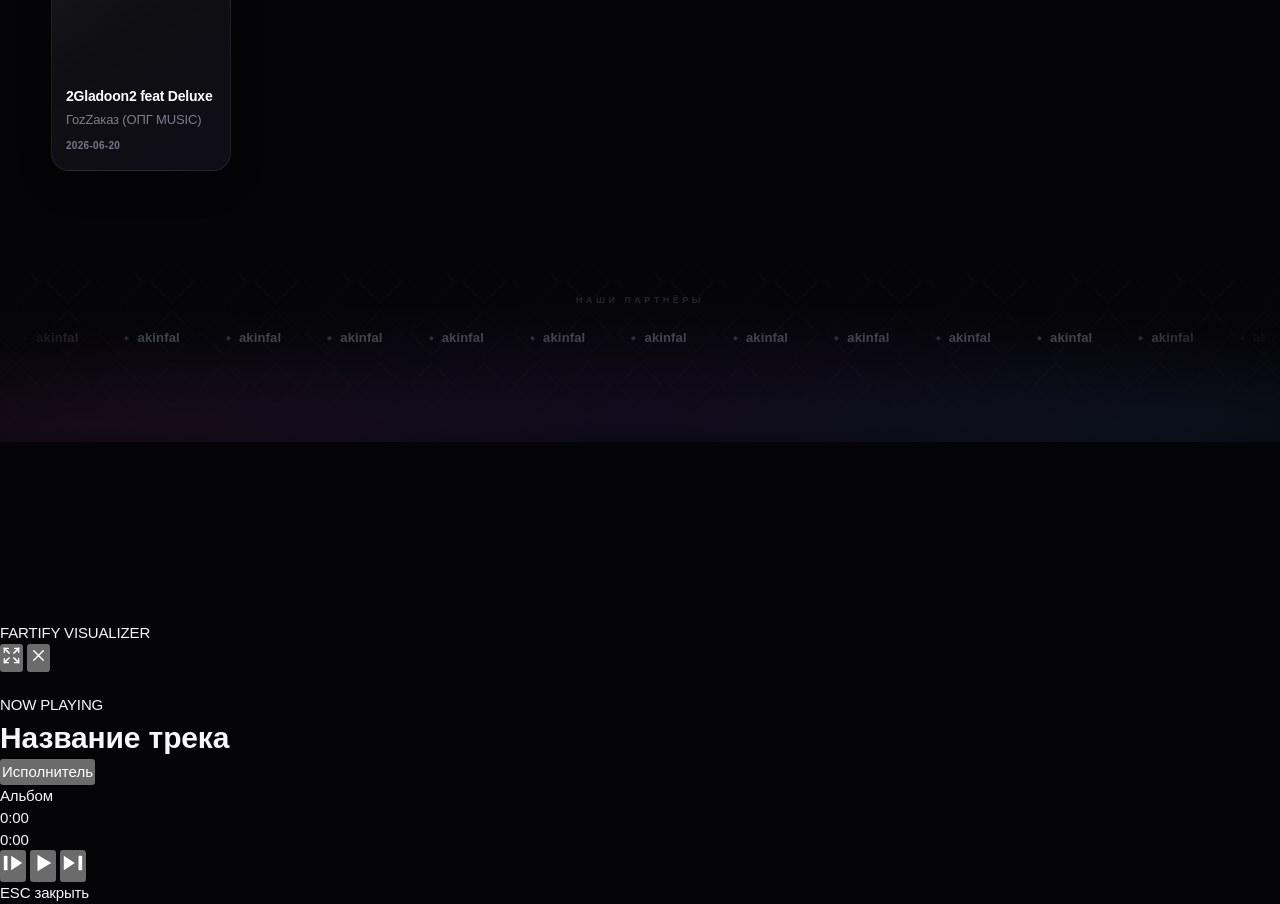
==== commit ac631be0: "Add files via upload" ====
--- a/index.html
+++ b/index.html
@@ -8,6 +8,7 @@
     <link rel="stylesheet" href="style.css">
     <link rel="stylesheet" href="css/sidebar.css">
     <link rel="stylesheet" href="css/reviews.css">
+    <link rel="stylesheet" href="css/visualizer.css">
     <!-- Динамический base -->
     <script>
         (function() {
@@ -54,13 +55,13 @@
                 <span class="app-sidebar-link-text">Главная</span>
             </a>
 
-<!--            <a href="/reviews" class="app-sidebar-link" data-nav="reviews" title="Рецензии">
+            <a href="/reviews" class="app-sidebar-link" data-nav="reviews" title="Рецензии">
                 <svg width="20" height="20" viewBox="0 0 24 24" fill="none" stroke="currentColor" stroke-width="2" stroke-linecap="round" stroke-linejoin="round">
                     <path d="M12 2.5 15 9l7 1-5 5 1 7-6-3-6 3 1-7-5-5 7-1z"/>
                 </svg>
                 <span class="app-sidebar-link-text">Рецензии</span>
             </a>
--->
+
             <a href="/favorites" class="app-sidebar-link" data-nav="favorites" title="Избранное">
                 <svg width="20" height="20" viewBox="0 0 24 24" fill="none" stroke="currentColor" stroke-width="2" stroke-linecap="round" stroke-linejoin="round">
                     <path d="M20.84 4.61a5.5 5.5 0 0 0-7.78 0L12 5.67l-1.06-1.06a5.5 5.5 0 0 0-7.78 7.78l1.06 1.06L12 21.23l7.78-7.78 1.06-1.06a5.5 5.5 0 0 0 0-7.78z"/>
@@ -109,38 +110,38 @@
     <main>
         <div id="main-content">
 
-            <!-- Карусель баннеров -->
-            <div id="hero-carousel" class="hero-carousel">
-                <div class="carousel-track" id="carousel-track">
-                    <!-- Слайд 1: Новинки -->
-                    <div class="carousel-slide">
-                        <div id="new-releases-block" class="new-releases-block"></div>
-                    </div>
-
-                    <!-- Слайд 2: Исполнитель года -->
-                    <div class="carousel-slide">
-                        <div id="artist-of-year" class="artist-of-year"></div>
-                    </div>
-
-                    <!-- Слайд 3: Баннер рекомендаций -->
-                    <div class="carousel-slide">
-                        <div id="recommendation-banner" class="recommendation-banner">
-                            <img src="photo/banner.png" alt="Рекомендации" class="banner-img" onerror="this.style.display='none'">
-                            <button id="recommend-play-btn" class="recommend-play-btn">
-                                <svg width="32" height="32" viewBox="0 0 24 24" fill="currentColor">
-                                    <polygon points="6,3 20,12 6,21"/>
-                                </svg>
-                            </button>
+            <!-- Split-hero: свежий релиз + боковые блоки -->
+            <section class="hero-split">
+                <!-- Левая колонка: свежий релиз с треклистом -->
+                <div id="hero-new-release" class="hero-new-release"></div>
+
+                <!-- Правая колонка: стек блоков -->
+                <aside class="hero-aside">
+                    <div id="artist-of-year" class="hero-aside-card hero-artist-of-month"></div>
+
+                    <div id="recommendation-banner" class="hero-aside-card hero-recommend">
+                        <img src="photo/banner.png" alt="" class="hero-recommend-bg" onerror="this.style.display='none'">
+                        <button id="recommend-play-btn" class="hero-recommend-play" title="Играть">
+                            <svg width="22" height="22" viewBox="0 0 24 24" fill="currentColor">
+                                <polygon points="6,3 20,12 6,21"/>
+                            </svg>
+                        </button>
+                        <div class="hero-recommend-body">
+                            <div class="hero-recommend-label">Рекомендации</div>
+                            <div class="hero-recommend-title">Слушать поток</div>
                         </div>
                     </div>
-                </div>
-
-                <div class="carousel-dots" id="carousel-dots">
-                    <span class="dot active" data-index="0"></span>
-                    <span class="dot" data-index="1"></span>
-                    <span class="dot" data-index="2"></span>
-                </div>
-            </div>
+
+                    <a href="/chart" class="hero-aside-card hero-chart" id="hero-chart">
+                        <img src="photo/chart.png" alt="" class="hero-chart-bg" onerror="this.style.display='none'">
+                        <div class="hero-chart-body">
+                            <div class="hero-chart-label">Чарт</div>
+                            <div class="hero-chart-title">Fartify топ-50</div>
+                            <div class="hero-chart-meta" id="hero-chart-meta">Топ треки</div>
+                        </div>
+                    </a>
+                </aside>
+            </section>
 
             <!-- Плейлисты -->
             <section id="playlists-section" class="section scrollable-section">
@@ -377,6 +378,11 @@
                         <input type="range" id="volume-bar" class="volume-bar" min="0" max="100" value="70" step="1">
                     </div>
                 </div>
+                <button id="visualizer-open-btn" class="control-btn visualizer-open-btn" title="Визуализатор">
+                    <svg width="18" height="18" viewBox="0 0 24 24" fill="none" stroke="currentColor" stroke-width="2" stroke-linecap="round" stroke-linejoin="round">
+                        <path d="M3 12h3l2-6 4 12 2-8 2 4h5"/>
+                    </svg>
+                </button>
             </div>
             <audio id="audio"></audio>
         </div>
@@ -722,6 +728,119 @@
         </div>
     </div>
 
+    <!-- =========================================================
+         FULLSCREEN AUDIO VISUALIZER
+         ========================================================= -->
+    <div id="audio-visualizer" class="audio-visualizer" aria-hidden="true">
+
+        <canvas id="visualizer-canvas" class="visualizer-canvas"></canvas>
+
+        <div class="visualizer-vignette"></div>
+        <div class="visualizer-ambient"></div>
+
+        <div class="visualizer-topbar">
+            <div class="visualizer-brand">
+                <span class="visualizer-brand-dot"></span>
+                <span>FARTIFY</span>
+                <span class="visualizer-brand-sub">VISUALIZER</span>
+            </div>
+
+            <div class="visualizer-top-actions">
+                <button id="visualizer-fullscreen" class="visualizer-icon-btn" type="button" title="Полноэкранный режим" aria-label="Полноэкранный режим">
+                    <svg width="19" height="19" viewBox="0 0 24 24" fill="none" stroke="currentColor" stroke-width="1.8" stroke-linecap="round">
+                        <path d="M8 3H3v5"/>
+                        <path d="M3 3l6 6"/>
+                        <path d="M16 3h5v5"/>
+                        <path d="M21 3l-6 6"/>
+                        <path d="M8 21H3v-5"/>
+                        <path d="M3 21l6-6"/>
+                        <path d="M16 21h5v-5"/>
+                        <path d="M21 21l-6-6"/>
+                    </svg>
+                </button>
+                <button id="visualizer-close" class="visualizer-icon-btn visualizer-close-btn" type="button" title="Закрыть" aria-label="Закрыть визуализатор">
+                    <svg width="19" height="19" viewBox="0 0 24 24" fill="none" stroke="currentColor" stroke-width="1.8" stroke-linecap="round">
+                        <path d="M6 6l12 12"/>
+                        <path d="M18 6L6 18"/>
+                    </svg>
+                </button>
+            </div>
+        </div>
+
+        <div class="visualizer-stage">
+            <div class="visualizer-ring visualizer-ring-outer"></div>
+            <div class="visualizer-ring visualizer-ring-inner"></div>
+
+            <div class="visualizer-cover-wrap">
+                <div class="visualizer-cover-glow"></div>
+                <div class="visualizer-cover-frame">
+                    <img id="visualizer-cover" class="visualizer-cover" src="photo/placeholder.jpg" alt="">
+                </div>
+            </div>
+
+            <div class="visualizer-orbit orbit-one"><span></span></div>
+            <div class="visualizer-orbit orbit-two"><span></span></div>
+        </div>
+
+        <div id="viz-lyrics" class="viz-lyrics hidden" aria-live="polite">
+            <div class="viz-lyric-line viz-lyric-prev" id="viz-lyric-prev"></div>
+            <div class="viz-lyric-line viz-lyric-current" id="viz-lyric-current"></div>
+            <div class="viz-lyric-line viz-lyric-next" id="viz-lyric-next"></div>
+        </div>
+
+        <div class="visualizer-track-info">
+            <div class="visualizer-track-kicker">
+                <span class="visualizer-live-dot"></span>
+                <span>NOW PLAYING</span>
+            </div>
+            <h1 id="visualizer-title" class="visualizer-title">Название трека</h1>
+            <button id="visualizer-artist" class="visualizer-artist" type="button">Исполнитель</button>
+            <div id="visualizer-album" class="visualizer-album">Альбом</div>
+        </div>
+
+        <div class="visualizer-bottom">
+            <div class="visualizer-progress">
+                <span id="visualizer-current-time">0:00</span>
+                <div id="visualizer-progress-bar" class="visualizer-progress-bar" role="slider" aria-label="Позиция трека" tabindex="0">
+                    <div class="visualizer-progress-track"></div>
+                    <div id="visualizer-progress-fill" class="visualizer-progress-fill"></div>
+                    <div id="visualizer-progress-thumb" class="visualizer-progress-thumb"></div>
+                </div>
+                <span id="visualizer-duration">0:00</span>
+            </div>
+
+            <div class="visualizer-controls">
+                <button id="visualizer-prev" class="visualizer-control-btn" type="button" title="Предыдущий">
+                    <svg width="22" height="22" viewBox="0 0 24 24" fill="currentColor">
+                        <rect x="2" y="4" width="4" height="16" rx="1"/>
+                        <polygon points="10,4 22,12 10,20"/>
+                    </svg>
+                </button>
+                <button id="visualizer-play" class="visualizer-play-btn" type="button" title="Пауза">
+                    <svg id="visualizer-play-icon" width="22" height="22" viewBox="0 0 24 24" fill="currentColor">
+                        <polygon points="6,3 21,12 6,21"/>
+                    </svg>
+                    <svg id="visualizer-pause-icon" width="22" height="22" viewBox="0 0 24 24" fill="currentColor" style="display:none">
+                        <rect x="5" y="4" width="5" height="16" rx="1"/>
+                        <rect x="14" y="4" width="5" height="16" rx="1"/>
+                    </svg>
+                </button>
+                <button id="visualizer-next" class="visualizer-control-btn" type="button" title="Следующий">
+                    <svg width="22" height="22" viewBox="0 0 24 24" fill="currentColor">
+                        <polygon points="2,4 14,12 2,20"/>
+                        <rect x="18" y="4" width="4" height="16" rx="1"/>
+                    </svg>
+                </button>
+            </div>
+
+            <div class="visualizer-hint">
+                <span>ESC</span>
+                <span>закрыть</span>
+            </div>
+        </div>
+
+    </div>
+
     <!-- SVG-фильтр для жидкого эффекта фона текста -->
     <svg style="position: absolute; width: 0; height: 0;">
         <filter id="liquidFilter" x="-50%" y="-50%" width="9900%" height="9900%">
@@ -753,6 +872,7 @@
     <script src="js/sidebar.js"></script>
     <script src="js/reviews.js"></script>
     <script src="js/equalizer.js"></script>
+    <script src="js/visualizer.js"></script>
     <script src="js/main.js"></script>
 </body>
 </html>
--- a/style.css
+++ b/style.css
@@ -1757,221 +1757,310 @@
 }
 
 /* ===========================================
-   НОВИНКИ
+   НОВИНКИ v3 — бесконечная лента
    =========================================== */
+
 .new-releases-block {
     position: relative;
-    display: flex;
-    gap: 18px;
-    padding: 60px 26px 26px;
-    border-radius: 16px;
-    min-height: 320px;
-    overflow-x: auto;
-    overflow-y: hidden;
-    scrollbar-width: thin;
-    scroll-behavior: smooth;
+    isolation: isolate;
+    overflow: hidden;      /* скрываем вылезающие карточки ленты */
+    padding: 78px 0 32px;  /* убираем боковые padding — их заменит внутренний трек */
+    border-radius: 22px;
+    min-height: 400px;
 
     background:
-        radial-gradient(circle at 0% 0%, rgba(123,47,247,0.18) 0%, transparent 45%),
-        radial-gradient(circle at 100% 100%, rgba(233,30,99,0.12) 0%, transparent 50%),
-        linear-gradient(135deg, #16121e 0%, #0d0d13 60%, #120b1a 100%);
-
-    border: 1px solid transparent;
-    background-clip: padding-box;
-
-    box-shadow:
-        0 8px 30px rgba(0,0,0,0.55),
-        0 0 0 1px rgba(123,47,247,0.25) inset,
-        0 0 20px rgba(123,47,247,0.12);
-}
-
-.new-releases-block::after {
+        radial-gradient(ellipse 60% 50% at 8% 0%,
+            rgba(var(--lyrics-c1, 139, 92, 246), .16), transparent 55%),
+        radial-gradient(ellipse 55% 45% at 95% 100%,
+            rgba(var(--lyrics-c2, 236, 72, 153), .13), transparent 55%),
+        linear-gradient(150deg,
+            #16141f 0%,
+            #0d0d13 55%,
+            #140b18 100%);
+
+    border: 1px solid rgba(255, 255, 255, .08);
+    box-shadow:
+        0 30px 60px rgba(0, 0, 0, .5),
+        0 0 0 1px rgba(139, 92, 246, .08) inset,
+        inset 0 1px 0 rgba(255, 255, 255, .04);
+}
+
+/* Верхняя светящаяся линия */
+.new-releases-block::before {
     content: "";
     position: absolute;
     top: 0;
-    left: 0;
-    right: 0;
-    height: 2px;
+    left: 8%;
+    right: 8%;
+    height: 1px;
+    z-index: 3;
     background: linear-gradient(90deg,
         transparent 0%,
-        rgba(123,47,247,0.9) 30%,
-        rgba(233,30,99,0.9) 70%,
+        rgba(var(--lyrics-c1, 139, 92, 246), .8) 25%,
+        rgba(var(--lyrics-c2, 236, 72, 153), .75) 70%,
         transparent 100%);
-    border-radius: 16px 16px 0 0;
+    filter: blur(.4px);
     pointer-events: none;
 }
 
-.new-releases-block::before {
+/* Заголовок «НОВИНКИ» */
+.new-releases-block::after {
     content: "НОВИНКИ";
     position: absolute;
-    top: 20px;
-    left: 26px;
-    font-size: 12px;
-    font-weight: 800;
-    letter-spacing: 2.5px;
+    top: 26px;
+    left: 34px;
+    z-index: 3;
+    font-size: 11px;
+    font-weight: 850;
+    letter-spacing: 3px;
     padding-left: 12px;
     line-height: 1;
-    background: linear-gradient(90deg, #7B2FF7 0%, #e91e63 100%);
+    background: linear-gradient(90deg,
+        rgb(var(--lyrics-c1, 139, 92, 246)),
+        rgb(var(--lyrics-c2, 236, 72, 153)));
     -webkit-background-clip: text;
     background-clip: text;
     -webkit-text-fill-color: transparent;
     border-left: 3px solid;
-    border-image: linear-gradient(180deg, #7B2FF7 0%, #e91e63 100%) 1;
-}
-
-.new-releases-block::-webkit-scrollbar { height: 6px; }
-.new-releases-block::-webkit-scrollbar-track { background: transparent; }
-.new-releases-block::-webkit-scrollbar-thumb {
-    background: linear-gradient(90deg, rgba(123,47,247,0.5), rgba(233,30,99,0.5));
-    border-radius: 3px;
-}
-.new-releases-block::-webkit-scrollbar-thumb:hover {
-    background: linear-gradient(90deg, rgba(123,47,247,0.9), rgba(233,30,99,0.9));
-}
+    border-image: linear-gradient(180deg,
+        rgb(var(--lyrics-c1, 139, 92, 246)),
+        rgb(var(--lyrics-c2, 236, 72, 153))) 1;
+    pointer-events: none;
+}
+
+/* Затемнение по краям — мягкие «шторки» */
+.new-releases-block .new-releases-track::before,
+.new-releases-block .new-releases-track::after {
+    content: "";
+    position: absolute;
+    top: 0;
+    bottom: 0;
+    width: 90px;
+    z-index: 4;
+    pointer-events: none;
+}
+.new-releases-block .new-releases-track::before {
+    left: 0;
+    background: linear-gradient(90deg,
+        #16141f 0%,
+        transparent 100%);
+}
+.new-releases-block .new-releases-track::after {
+    right: 0;
+    background: linear-gradient(-90deg,
+        #140b18 0%,
+        transparent 100%);
+}
+
+/* ─────────────────────────────────
+   Бесконечный трек с карточками
+   ───────────────────────────────── */
+
+.new-releases-track {
+    position: relative;
+    display: flex;
+    align-items: stretch;
+    gap: 20px;
+    width: max-content;
+    padding: 0 32px;   /* внутренние отступы, чтобы карточки не прилипали к краям */
+    animation: newReleasesMarquee 40s linear infinite;
+    will-change: transform;
+    backface-visibility: hidden;
+}
+
+@keyframes newReleasesMarquee {
+    from { transform: translate3d(0, 0, 0); }
+    to   { transform: translate3d(-50%, 0, 0); }
+}
+
+/* ★ Пауза при наведении на любую часть блока */
+.new-releases-block:hover .new-releases-track,
+.new-releases-block:focus-within .new-releases-track {
+    animation-play-state: paused;
+}
+
+/* ─────────────────────────────────
+   Карточка новинки
+   ───────────────────────────────── */
 
 .new-release-card {
     position: relative;
-    flex: 0 0 180px;
-    width: 180px;
-    border-radius: 12px;
+    flex: 0 0 220px;
+    width: 220px;
+    border-radius: 16px;
     overflow: hidden;
-    background: linear-gradient(180deg, #1a1624 0%, #12121a 100%);
-    border: 1px solid rgba(123,47,247,0.2);
     cursor: pointer;
     text-decoration: none;
     color: inherit;
-    transition: transform 0.3s ease, border-color 0.3s ease, box-shadow 0.3s ease;
-}
-
-.new-release-card::before {
+
+    background: linear-gradient(180deg,
+        rgba(28, 25, 40, .92) 0%,
+        rgba(14, 13, 20, .96) 100%);
+    border: 1px solid rgba(255, 255, 255, .07);
+
+    box-shadow:
+        0 14px 34px rgba(0, 0, 0, .4),
+        inset 0 1px 0 rgba(255, 255, 255, .04);
+
+    transition:
+        transform .4s cubic-bezier(.16, 1, .3, 1),
+        border-color .3s ease,
+        box-shadow .4s ease;
+}
+
+.new-release-card::after {
     content: "";
     position: absolute;
     inset: 0;
-    background: linear-gradient(180deg, transparent 40%, rgba(123,47,247,0.08) 100%);
+    pointer-events: none;
     opacity: 0;
-    transition: opacity 0.3s ease;
-    pointer-events: none;
-    z-index: 1;
+    border-radius: inherit;
+    background:
+        radial-gradient(circle at 30% 0%,
+            rgba(255, 255, 255, .08), transparent 40%),
+        linear-gradient(180deg,
+            rgba(var(--lyrics-c1, 139, 92, 246), .08), transparent 55%);
+    transition: opacity .4s ease;
 }
 
 .new-release-card:hover {
     transform: translateY(-6px);
-    border-color: rgba(123,47,247,0.6);
-    box-shadow:
-        0 14px 30px rgba(0,0,0,0.6),
-        0 0 0 1px rgba(123,47,247,0.4),
-        0 0 24px rgba(123,47,247,0.35);
-}
+    border-color: rgba(var(--lyrics-c1, 139, 92, 246), .45);
+    box-shadow:
+        0 22px 44px rgba(0, 0, 0, .5),
+        0 0 0 1px rgba(var(--lyrics-c1, 139, 92, 246), .2),
+        0 0 32px rgba(var(--lyrics-c1, 139, 92, 246), .18),
+        inset 0 1px 0 rgba(255, 255, 255, .08);
+}
+
+.new-release-card:hover::after { opacity: 1; }
 
 .new-release-card.is-playing {
-    transform: translateY(-6px) scale(1.03);
-    border-color: rgba(123,47,247,0.55);
-    box-shadow:
-        0 14px 30px rgba(0,0,0,0.6),
-        0 0 0 1px rgba(123,47,247,0.35),
-        0 0 24px rgba(123,47,247,0.3);
-    z-index: 2;
-}
-
-.new-release-card:hover::before { opacity: 1; }
+    transform: translateY(-4px) scale(1.02);
+    border-color: rgba(var(--lyrics-c1, 139, 92, 246), .55);
+    box-shadow:
+        0 22px 46px rgba(0, 0, 0, .5),
+        0 0 0 1px rgba(var(--lyrics-c1, 139, 92, 246), .3),
+        0 0 36px rgba(var(--lyrics-c1, 139, 92, 246), .25);
+}
 
 .new-release-card img {
     width: 100%;
     aspect-ratio: 1 / 1;
     object-fit: cover;
     display: block;
-    transition: transform 0.5s ease;
-}
+    transition: transform .6s cubic-bezier(.16, 1, .3, 1);
+}
+
 .new-release-card:hover img { transform: scale(1.05); }
 
 .new-release-info {
-    padding: 14px 14px 16px;
     position: relative;
     z-index: 2;
+    padding: 16px 18px 20px;
 }
 
 .new-release-title {
-    font-weight: 700;
-    font-size: 15px;
+    font-weight: 750;
+    font-size: 16px;
+    line-height: 1.25;
     color: #fff;
     white-space: nowrap;
     overflow: hidden;
     text-overflow: ellipsis;
-    margin-bottom: 4px;
+    letter-spacing: -.015em;
+    margin-bottom: 5px;
 }
 
 .new-release-artist {
-    font-size: 12px;
-    color: #9a9aa5;
+    font-size: 12.5px;
+    font-weight: 500;
+    color: rgba(255, 255, 255, .5);
     white-space: nowrap;
     overflow: hidden;
     text-overflow: ellipsis;
 }
 
 .new-release-date {
-    font-size: 11px;
-    font-weight: 700;
-    margin-top: 10px;
-    letter-spacing: 0.5px;
+    display: inline-block;
+    margin-top: 12px;
+    padding: 3px 9px;
+    font-size: 9.5px;
+    font-weight: 800;
+    letter-spacing: 1px;
     text-transform: uppercase;
-    background: linear-gradient(90deg, #7B2FF7 0%, #e91e63 100%);
-    -webkit-background-clip: text;
-    background-clip: text;
-    -webkit-text-fill-color: transparent;
-    display: inline-block;
+    color: #fff;
+    background: linear-gradient(135deg,
+        rgba(var(--lyrics-c1, 139, 92, 246), .85),
+        rgba(var(--lyrics-c2, 236, 72, 153), .85));
+    border-radius: 20px;
+    box-shadow:
+        0 4px 14px rgba(var(--lyrics-c1, 139, 92, 246), .35),
+        inset 0 1px 0 rgba(255, 255, 255, .2);
 }
 
 .new-release-badge {
     position: absolute;
     top: 12px;
     left: 12px;
-    padding: 5px 10px;
+    z-index: 3;
+    padding: 5px 11px;
     font-size: 9px;
-    font-weight: 800;
+    font-weight: 850;
     letter-spacing: 1.5px;
     text-transform: uppercase;
     color: #fff;
-    border-radius: 6px;
-    z-index: 3;
-    background: linear-gradient(135deg, #7B2FF7 0%, #e91e63 100%);
-    box-shadow:
-        0 4px 12px rgba(123,47,247,0.55),
-        0 0 0 1px rgba(255,255,255,0.08) inset;
-    animation: badgeGlow 3s ease-in-out infinite;
-}
-
-@keyframes badgeGlow {
+    border-radius: 8px;
+    background: linear-gradient(135deg,
+        rgb(var(--lyrics-c1, 139, 92, 246)),
+        rgb(var(--lyrics-c2, 236, 72, 153)));
+    box-shadow:
+        0 6px 16px rgba(var(--lyrics-c1, 139, 92, 246), .5),
+        inset 0 1px 0 rgba(255, 255, 255, .22);
+    animation: nrBadgeGlow 3s ease-in-out infinite;
+}
+
+@keyframes nrBadgeGlow {
     0%, 100% {
-        box-shadow: 0 4px 12px rgba(123,47,247,0.55),
-                    0 0 0 1px rgba(255,255,255,0.08) inset;
+        box-shadow:
+            0 6px 16px rgba(var(--lyrics-c1, 139, 92, 246), .5),
+            inset 0 1px 0 rgba(255, 255, 255, .22);
     }
     50% {
-        box-shadow: 0 4px 20px rgba(233,30,99,0.75),
-                    0 0 0 1px rgba(255,255,255,0.15) inset;
+        box-shadow:
+            0 6px 24px rgba(var(--lyrics-c2, 236, 72, 153), .75),
+            0 0 20px rgba(var(--lyrics-c1, 139, 92, 246), .4),
+            inset 0 1px 0 rgba(255, 255, 255, .3);
     }
 }
 
 .new-release-play {
     position: absolute;
-    bottom: 80px;
-    right: 12px;
-    width: 38px;
-    height: 38px;
+    bottom: 96px;
+    right: 14px;
+    z-index: 4;
+    width: 44px;
+    height: 44px;
     border-radius: 50%;
     border: none;
-    color: #fff;
     display: flex;
     align-items: center;
     justify-content: center;
     cursor: pointer;
-    z-index: 4;
-    background: linear-gradient(135deg, #7B2FF7 0%, #9D4EDD 100%);
-    box-shadow:
-        0 6px 16px rgba(0,0,0,0.55),
-        0 0 0 1px rgba(255,255,255,0.1) inset;
+    color: #fff;
+    background: linear-gradient(135deg,
+        rgb(var(--lyrics-c1, 139, 92, 246)),
+        rgb(var(--lyrics-c2, 236, 72, 153)));
+    box-shadow:
+        0 10px 24px rgba(0, 0, 0, .5),
+        0 6px 18px rgba(var(--lyrics-c1, 139, 92, 246), .35),
+        inset 0 1px 0 rgba(255, 255, 255, .22);
     opacity: 0;
-    transform: translateY(8px) scale(0.9);
-    transition: opacity 0.25s ease, transform 0.25s ease, background 0.2s ease;
+    transform: translateY(10px) scale(.9);
+    transition:
+        opacity .3s ease,
+        transform .3s cubic-bezier(.16, 1, .3, 1),
+        filter .25s ease;
 }
 
 .new-release-card:hover .new-release-play {
@@ -1982,15 +2071,178 @@
 .new-release-card .new-release-play.is-playing-state {
     opacity: 1;
     transform: translateY(0) scale(1);
-    box-shadow:
-        0 6px 18px rgba(123,47,247,0.7),
-        0 0 0 1px rgba(255,255,255,0.15) inset,
-        0 0 22px rgba(123,47,247,0.55);
+    animation: nrPlayPulse 2.2s ease-in-out infinite;
 }
 
 .new-release-play:hover {
-    background: linear-gradient(135deg, #9D4EDD 0%, #e91e63 100%);
+    filter: brightness(1.1) saturate(1.05);
     transform: scale(1.08);
+}
+
+@keyframes nrPlayPulse {
+    0%, 100% {
+        box-shadow:
+            0 10px 24px rgba(0, 0, 0, .5),
+            0 6px 18px rgba(var(--lyrics-c1, 139, 92, 246), .35),
+            inset 0 1px 0 rgba(255, 255, 255, .22);
+    }
+    50% {
+        box-shadow:
+            0 10px 24px rgba(0, 0, 0, .5),
+            0 8px 28px rgba(var(--lyrics-c2, 236, 72, 153), .55),
+            0 0 32px rgba(var(--lyrics-c1, 139, 92, 246), .35),
+            inset 0 1px 0 rgba(255, 255, 255, .3);
+    }
+}
+
+/* ─────────────────────────────────
+   Заглушка, когда новинок нет
+   ───────────────────────────────── */
+
+.new-releases-block.is-empty {
+    display: flex;
+    align-items: center;
+    justify-content: center;
+    min-height: 340px;
+    padding: 78px 32px 44px;
+    background:
+        radial-gradient(ellipse 60% 55% at 50% 50%,
+            rgba(var(--lyrics-c1, 139, 92, 246), .06), transparent 60%),
+        linear-gradient(150deg,
+            #131019 0%,
+            #0b0b11 60%,
+            #100a14 100%);
+}
+
+.new-releases-empty {
+    display: flex;
+    flex-direction: column;
+    align-items: center;
+    text-align: center;
+    gap: 14px;
+    max-width: 400px;
+    padding: 0 20px;
+    animation: nrEmptyIn .6s cubic-bezier(.16, 1, .3, 1);
+}
+
+@keyframes nrEmptyIn {
+    from { opacity: 0; transform: translateY(14px); }
+    to   { opacity: 1; transform: translateY(0); }
+}
+
+.new-releases-empty-icon {
+    display: flex;
+    align-items: center;
+    justify-content: center;
+    width: 76px;
+    height: 76px;
+    border-radius: 50%;
+    color: rgba(var(--lyrics-c1, 139, 92, 246), .9);
+    background:
+        radial-gradient(circle at 30% 25%,
+            rgba(var(--lyrics-c1, 139, 92, 246), .18), transparent 70%),
+        linear-gradient(145deg,
+            rgba(255, 255, 255, .06),
+            rgba(255, 255, 255, .015));
+    border: 1px solid rgba(var(--lyrics-c1, 139, 92, 246), .28);
+    box-shadow:
+        0 14px 34px rgba(0, 0, 0, .35),
+        0 0 30px rgba(var(--lyrics-c1, 139, 92, 246), .18),
+        inset 0 1px 0 rgba(255, 255, 255, .08);
+    animation: nrEmptyIconPulse 3.2s ease-in-out infinite;
+}
+
+@keyframes nrEmptyIconPulse {
+    0%, 100% {
+        box-shadow:
+            0 14px 34px rgba(0, 0, 0, .35),
+            0 0 30px rgba(var(--lyrics-c1, 139, 92, 246), .18),
+            inset 0 1px 0 rgba(255, 255, 255, .08);
+    }
+    50% {
+        box-shadow:
+            0 14px 34px rgba(0, 0, 0, .35),
+            0 0 50px rgba(var(--lyrics-c1, 139, 92, 246), .35),
+            inset 0 1px 0 rgba(255, 255, 255, .12);
+    }
+}
+
+.new-releases-empty-title {
+    font-size: 19px;
+    font-weight: 800;
+    letter-spacing: -.02em;
+    color: #fff;
+    background: linear-gradient(90deg,
+        rgb(var(--lyrics-c1, 139, 92, 246)),
+        #ffffff 50%,
+        rgb(var(--lyrics-c2, 236, 72, 153)));
+    -webkit-background-clip: text;
+    background-clip: text;
+    -webkit-text-fill-color: transparent;
+}
+
+.new-releases-empty-text {
+    font-size: 13px;
+    line-height: 1.6;
+    color: rgba(255, 255, 255, .42);
+    max-width: 320px;
+}
+
+/* ─────────────────────────────────
+   Мобильный
+   ───────────────────────────────── */
+
+@media (max-width: 700px) {
+    .new-releases-block {
+        padding: 68px 0 24px;
+        border-radius: 18px;
+        min-height: 340px;
+    }
+
+    .new-releases-block::after {
+        top: 22px;
+        left: 24px;
+        font-size: 10px;
+        letter-spacing: 2.4px;
+    }
+
+    .new-releases-track { gap: 14px; padding: 0 18px; }
+
+    .new-release-card {
+        flex: 0 0 180px;
+        width: 180px;
+    }
+
+    .new-release-info { padding: 12px 14px 16px; }
+    .new-release-title { font-size: 14px; }
+    .new-release-artist { font-size: 11.5px; }
+    .new-release-date { font-size: 9px; margin-top: 10px; padding: 3px 8px; }
+
+    .new-release-play {
+        bottom: 82px;
+        right: 12px;
+        width: 38px;
+        height: 38px;
+    }
+
+    .new-releases-empty-icon { width: 64px; height: 64px; }
+    .new-releases-empty-icon svg { width: 34px; height: 34px; }
+    .new-releases-empty-title { font-size: 17px; }
+    .new-releases-empty-text { font-size: 12px; }
+}
+
+/* ─────────────────────────────────
+   Reduced motion — отключаем бег ленты
+   ───────────────────────────────── */
+
+@media (prefers-reduced-motion: reduce) {
+    .new-releases-track {
+        animation: none !important;
+        transform: none !important;
+    }
+    .new-releases-block {
+        overflow-x: auto;
+    }
 }
 
 /* ===========================================
@@ -9329,4 +9581,1023 @@
         padding-left: 14px;
         padding-right: 14px;
     }
+}
+
+/* ===========================================
+   SPLIT-HERO — свежий релиз + боковые блоки
+   =========================================== */
+
+.hero-split {
+    display: grid;
+    grid-template-columns: minmax(0, 1fr) 320px;
+    gap: 18px;
+    margin: 24px auto 44px;
+    max-width: 1400px;
+    padding: 0 clamp(20px, 4vw, 56px);
+    box-sizing: border-box;
+    width: 100%;
+}
+
+@media (max-width: 1100px) {
+    .hero-split {
+        grid-template-columns: minmax(0, 1fr) 280px;
+    }
+}
+
+@media (max-width: 900px) {
+    .hero-split {
+        grid-template-columns: 1fr;
+        gap: 14px;
+        padding: 0 16px;
+        margin: 16px auto 32px;
+    }
+}
+
+/* ─────────────────────────────────
+   Левая колонка: свежий релиз
+   ───────────────────────────────── */
+
+.hero-new-release {
+    position: relative;
+    isolation: isolate;
+    padding: 26px 28px 24px;
+    border-radius: 24px;
+    min-height: 440px;
+
+    background:
+        radial-gradient(ellipse 60% 55% at 8% 0%,
+            rgba(var(--lyrics-c1, 139, 92, 246), .18), transparent 55%),
+        radial-gradient(ellipse 55% 50% at 95% 100%,
+            rgba(var(--lyrics-c2, 236, 72, 153), .14), transparent 55%),
+        linear-gradient(150deg,
+            #16141f 0%,
+            #0c0c12 55%,
+            #140b18 100%);
+
+    border: 1px solid rgba(255, 255, 255, .08);
+    box-shadow:
+        0 30px 60px rgba(0, 0, 0, .45),
+        inset 0 1px 0 rgba(255, 255, 255, .04);
+    overflow: hidden;
+    animation: heroNewIn .7s cubic-bezier(.16, 1, .3, 1);
+}
+
+@keyframes heroNewIn {
+    from { opacity: 0; transform: translateY(14px); }
+    to   { opacity: 1; transform: translateY(0); }
+}
+
+/* Светящаяся линия сверху */
+.hero-new-release::before {
+    content: "";
+    position: absolute;
+    top: 0;
+    left: 8%;
+    right: 8%;
+    height: 1px;
+    z-index: 2;
+    background: linear-gradient(90deg,
+        transparent 0%,
+        rgba(var(--lyrics-c1, 139, 92, 246), .85) 25%,
+        rgba(var(--lyrics-c2, 236, 72, 153), .8) 72%,
+        transparent 100%);
+    filter: blur(.4px);
+    pointer-events: none;
+}
+
+.hero-new-badge {
+    display: inline-block;
+    padding: 6px 12px;
+    margin-bottom: 20px;
+    font-size: 9.5px;
+    font-weight: 850;
+    letter-spacing: 1.6px;
+    text-transform: uppercase;
+    color: rgba(255, 255, 255, .82);
+    border-radius: 20px;
+
+    /* ★ Нейтральный тёмный бейдж вместо градиента */
+    background: rgba(255, 255, 255, .06);
+    border: 1px solid rgba(255, 255, 255, .12);
+    box-shadow:
+        inset 0 1px 0 rgba(255, 255, 255, .06),
+        0 4px 14px rgba(0, 0, 0, .25);
+}
+
+@keyframes heroNewBadgeGlow {
+    0%, 100% {
+        box-shadow:
+            0 8px 20px rgba(var(--lyrics-c1, 139, 92, 246), .38),
+            inset 0 1px 0 rgba(255, 255, 255, .22);
+    }
+    50% {
+        box-shadow:
+            0 8px 28px rgba(var(--lyrics-c2, 236, 72, 153), .65),
+            0 0 26px rgba(var(--lyrics-c1, 139, 92, 246), .35),
+            inset 0 1px 0 rgba(255, 255, 255, .3);
+    }
+}
+
+.hero-new-grid {
+    display: grid;
+    grid-template-columns: 260px minmax(0, 1fr);
+    gap: 28px;
+    align-items: start;
+}
+
+@media (max-width: 700px) {
+    .hero-new-grid {
+        grid-template-columns: 1fr;
+        gap: 20px;
+    }
+}
+
+/* Обложка + кнопка */
+.hero-new-cover-wrap {
+    position: relative;
+    border-radius: 18px;
+    overflow: hidden;
+    box-shadow:
+        0 24px 50px rgba(0, 0, 0, .55),
+        0 0 0 1px rgba(255, 255, 255, .06),
+        0 0 50px rgba(var(--lyrics-c1, 139, 92, 246), .22);
+    transition: transform .45s cubic-bezier(.16, 1, .3, 1);
+}
+
+.hero-new-cover-wrap:hover {
+    transform: translateY(-4px);
+}
+
+.hero-new-cover-wrap img {
+    width: 100%;
+    aspect-ratio: 1 / 1;
+    object-fit: cover;
+    display: block;
+}
+
+.hero-new-play {
+    position: absolute;
+    right: 14px;
+    bottom: 14px;
+    width: 54px;
+    height: 54px;
+    border-radius: 50%;
+    border: 1px solid rgba(255, 255, 255, .2);
+    display: inline-flex;
+    align-items: center;
+    justify-content: center;
+    cursor: pointer;
+    color: #fff;
+    background:
+        radial-gradient(circle at 30% 25%,
+            rgba(255, 255, 255, .3), transparent 55%),
+        linear-gradient(135deg,
+            rgb(var(--lyrics-c1, 139, 92, 246)),
+            rgb(var(--lyrics-c2, 236, 72, 153)));
+    box-shadow:
+        0 14px 32px rgba(0, 0, 0, .45),
+        0 8px 22px rgba(var(--lyrics-c1, 139, 92, 246), .4),
+        inset 0 1px 0 rgba(255, 255, 255, .3);
+    transition: transform .28s cubic-bezier(.16, 1, .3, 1), filter .2s ease;
+}
+
+.hero-new-play:hover {
+    transform: scale(1.08);
+    filter: brightness(1.08);
+}
+
+.hero-new-play.is-playing-state {
+    animation: nrPlayPulse 2.2s ease-in-out infinite;
+}
+
+@keyframes nrPlayPulse {
+    0%, 100% {
+        box-shadow:
+            0 14px 32px rgba(0, 0, 0, .45),
+            0 8px 22px rgba(var(--lyrics-c1, 139, 92, 246), .4),
+            inset 0 1px 0 rgba(255, 255, 255, .3);
+    }
+    50% {
+        box-shadow:
+            0 14px 32px rgba(0, 0, 0, .45),
+            0 10px 30px rgba(var(--lyrics-c2, 236, 72, 153), .6),
+            0 0 34px rgba(var(--lyrics-c1, 139, 92, 246), .5),
+            inset 0 1px 0 rgba(255, 255, 255, .4);
+    }
+}
+
+/* Информация о релизе */
+.hero-new-info {
+    display: flex;
+    flex-direction: column;
+    min-width: 0;
+}
+
+.hero-new-kicker {
+    font-size: 10.5px;
+    font-weight: 800;
+    letter-spacing: 1.5px;
+    text-transform: uppercase;
+    color: rgba(255, 255, 255, .42);
+    margin-bottom: 8px;
+}
+
+.hero-new-title {
+    margin: 0 0 6px;
+    font-size: clamp(24px, 2.4vw, 34px);
+    font-weight: 850;
+    letter-spacing: -.035em;
+
+    /* ★ Увеличили line-height и добавили запас снизу — буквы больше не обрезаются */
+    line-height: 1.18;
+    padding-bottom: 3px;
+
+    color: #fff;
+    white-space: nowrap;
+    overflow: hidden;
+    text-overflow: ellipsis;
+    text-shadow: 0 4px 30px rgba(0, 0, 0, .4);
+}
+
+.hero-new-artist {
+    font-size: 14px;
+    font-weight: 600;
+    color: rgba(255, 255, 255, .6);
+    white-space: nowrap;
+    overflow: hidden;
+    text-overflow: ellipsis;
+    margin-bottom: 18px;
+}
+
+.hero-new-actions {
+    display: flex;
+    gap: 10px;
+    margin-bottom: 22px;
+    flex-wrap: wrap;
+}
+
+.hero-new-listen {
+    padding: 10px 22px;
+    font-family: inherit;
+    font-size: 13px;
+    font-weight: 700;
+    letter-spacing: .2px;
+    color: #fff;
+    border: none;
+    border-radius: 12px;
+    cursor: pointer;
+    background: linear-gradient(135deg,
+        rgb(var(--lyrics-c1, 139, 92, 246)),
+        rgb(var(--lyrics-c2, 236, 72, 153)));
+    box-shadow:
+        0 10px 24px rgba(var(--lyrics-c1, 139, 92, 246), .4),
+        inset 0 1px 0 rgba(255, 255, 255, .25);
+    transition: transform .22s cubic-bezier(.16, 1, .3, 1), filter .2s ease;
+}
+
+.hero-new-listen:hover {
+    transform: translateY(-2px);
+    filter: brightness(1.08);
+}
+
+.hero-new-open {
+    padding: 10px 20px;
+    font-family: inherit;
+    font-size: 13px;
+    font-weight: 700;
+    color: rgba(255, 255, 255, .82);
+    background: rgba(255, 255, 255, .06);
+    border: 1px solid rgba(255, 255, 255, .1);
+    border-radius: 12px;
+    cursor: pointer;
+    transition:
+        color .2s ease,
+        background .2s ease,
+        border-color .2s ease,
+        transform .22s cubic-bezier(.16, 1, .3, 1);
+}
+
+.hero-new-open:hover {
+    color: #fff;
+    background: rgba(255, 255, 255, .1);
+    border-color: rgba(255, 255, 255, .18);
+    transform: translateY(-2px);
+}
+
+/* Треклист */
+.hero-new-tracks {
+    list-style: none;
+    padding: 0;
+    margin: 0;
+    display: flex;
+    flex-direction: column;
+    gap: 3px;
+}
+
+.hero-new-track {
+    display: grid;
+    grid-template-columns: 24px minmax(0, 1fr) auto;
+    align-items: center;
+    gap: 10px;
+    padding: 8px 10px;
+    border-radius: 10px;
+    cursor: pointer;
+    transition: background .2s ease, transform .2s ease;
+}
+
+.hero-new-track:hover {
+    background: linear-gradient(90deg,
+        rgba(var(--lyrics-c1, 139, 92, 246), .14),
+        rgba(255, 255, 255, .03));
+    transform: translateX(3px);
+}
+
+.hero-new-track-num {
+    font-size: 11px;
+    font-weight: 700;
+    color: rgba(255, 255, 255, .32);
+    text-align: center;
+    font-variant-numeric: tabular-nums;
+}
+
+.hero-new-track-title {
+    font-size: 13px;
+    font-weight: 600;
+    color: #fff;
+    white-space: nowrap;
+    overflow: hidden;
+    text-overflow: ellipsis;
+}
+
+.hero-new-track-duration {
+    font-size: 11px;
+    color: rgba(255, 255, 255, .38);
+    font-variant-numeric: tabular-nums;
+}
+
+.hero-new-track-more {
+    padding: 8px 10px 4px 34px;
+    font-size: 11px;
+    font-weight: 700;
+    letter-spacing: .3px;
+    color: rgba(var(--lyrics-c1, 139, 92, 246), .9);
+    cursor: pointer;
+    transition: color .2s ease;
+}
+
+.hero-new-track-more:hover {
+    color: rgb(var(--lyrics-c1, 139, 92, 246));
+}
+
+/* Заглушка, когда новинок нет */
+.hero-new-release.is-empty {
+    display: flex;
+    align-items: center;
+    justify-content: center;
+    min-height: 440px;
+}
+
+.hero-new-empty {
+    display: flex;
+    flex-direction: column;
+    align-items: center;
+    text-align: center;
+    gap: 14px;
+    max-width: 380px;
+}
+
+.hero-new-empty-icon {
+    display: flex;
+    align-items: center;
+    justify-content: center;
+    width: 76px;
+    height: 76px;
+    border-radius: 50%;
+    color: rgba(var(--lyrics-c1, 139, 92, 246), .9);
+    background:
+        radial-gradient(circle at 30% 25%,
+            rgba(var(--lyrics-c1, 139, 92, 246), .2), transparent 70%),
+        linear-gradient(145deg,
+            rgba(255, 255, 255, .06),
+            rgba(255, 255, 255, .015));
+    border: 1px solid rgba(var(--lyrics-c1, 139, 92, 246), .28);
+    box-shadow:
+        0 14px 34px rgba(0, 0, 0, .35),
+        0 0 30px rgba(var(--lyrics-c1, 139, 92, 246), .22),
+        inset 0 1px 0 rgba(255, 255, 255, .08);
+    animation: heroNewBadgeGlow 3.2s ease-in-out infinite;
+}
+
+.hero-new-empty-title {
+    font-size: 19px;
+    font-weight: 800;
+    letter-spacing: -.02em;
+    background: linear-gradient(90deg,
+        rgb(var(--lyrics-c1, 139, 92, 246)),
+        #ffffff 50%,
+        rgb(var(--lyrics-c2, 236, 72, 153)));
+    -webkit-background-clip: text;
+    background-clip: text;
+    -webkit-text-fill-color: transparent;
+}
+
+.hero-new-empty-text {
+    font-size: 13px;
+    line-height: 1.55;
+    color: rgba(255, 255, 255, .42);
+}
+
+/* ─────────────────────────────────
+   Правая колонка: стек блоков
+   ───────────────────────────────── */
+
+.hero-aside {
+    display: flex;
+    flex-direction: column;
+    gap: 14px;
+    min-width: 0;
+}
+
+.hero-aside-card {
+    position: relative;
+    isolation: isolate;
+    border-radius: 20px;
+    overflow: hidden;
+    border: 1px solid rgba(255, 255, 255, .08);
+    box-shadow:
+        0 20px 44px rgba(0, 0, 0, .4),
+        inset 0 1px 0 rgba(255, 255, 255, .04);
+    transition:
+        transform .35s cubic-bezier(.16, 1, .3, 1),
+        border-color .3s ease,
+        box-shadow .35s ease;
+    min-height: 0;
+}
+
+/* ─────────────────────────────────
+   Артист месяца — компактная версия
+   ───────────────────────────────── */
+
+.hero-artist-of-month {
+    position: relative;
+    isolation: isolate;
+    flex: 0 0 auto;
+    padding: 14px 16px;
+    cursor: pointer;
+    overflow: hidden;
+    background:
+        radial-gradient(circle at 0% 0%,
+            rgba(var(--lyrics-c1, 139, 92, 246), .18), transparent 55%),
+        linear-gradient(160deg,
+            rgba(28, 25, 40, .92) 0%,
+            rgba(14, 13, 20, .96) 100%);
+    border-radius: 18px;
+}
+
+.hero-artist-of-month:hover {
+    transform: translateY(-3px);
+    border-color: rgba(var(--lyrics-c1, 139, 92, 246), .38);
+    box-shadow:
+        0 24px 52px rgba(0, 0, 0, .5),
+        0 0 34px rgba(var(--lyrics-c1, 139, 92, 246), .18);
+}
+
+/* Бейдж «Артист месяца» — компактный */
+.hero-artist-label {
+    display: inline-block;
+    padding: 3px 9px;
+    margin-bottom: 10px;
+    font-size: 8.5px;
+    font-weight: 850;
+    letter-spacing: 1.4px;
+    text-transform: uppercase;
+    color: rgba(255, 255, 255, .78);
+    background: rgba(255, 255, 255, .06);
+    border: 1px solid rgba(255, 255, 255, .12);
+    border-radius: 5px;
+    box-shadow:
+        inset 0 1px 0 rgba(255, 255, 255, .06),
+        0 3px 10px rgba(0, 0, 0, .2);
+}
+
+/* Фото + имя — компактнее */
+.hero-artist-top {
+    display: flex;
+    align-items: center;
+    gap: 10px;
+    margin-bottom: 10px;
+}
+
+.hero-artist-photo {
+    width: 44px;
+    height: 44px;
+    border-radius: 50%;
+    object-fit: cover;
+    flex-shrink: 0;
+    box-shadow:
+        0 6px 16px rgba(0, 0, 0, .5),
+        0 0 0 2px rgba(var(--lyrics-c1, 139, 92, 246), .3),
+        0 0 16px rgba(var(--lyrics-c1, 139, 92, 246), .25);
+}
+
+.hero-artist-name {
+    font-size: 14px;
+    font-weight: 800;
+    letter-spacing: -.02em;
+    color: #fff;
+    white-space: nowrap;
+    overflow: hidden;
+    text-overflow: ellipsis;
+    min-width: 0;
+}
+
+/* Описание — компактнее, со скроллом */
+.hero-artist-description {
+    font-size: 11px;
+    line-height: 1.42;
+    color: rgba(255, 255, 255, .58);
+    margin: 0 0 10px;
+
+    max-height: 62px;
+    overflow-y: auto;
+    overflow-x: hidden;
+    padding-right: 8px;
+
+    scrollbar-width: thin;
+    scrollbar-color: rgba(var(--lyrics-c1, 139, 92, 246), .55) transparent;
+    overscroll-behavior: contain;
+}
+
+.hero-artist-description::-webkit-scrollbar {
+    width: 4px;
+}
+
+.hero-artist-description::-webkit-scrollbar-track {
+    background: rgba(255, 255, 255, .04);
+    border-radius: 4px;
+}
+
+.hero-artist-description::-webkit-scrollbar-thumb {
+    background: linear-gradient(180deg,
+        rgba(var(--lyrics-c1, 139, 92, 246), .7),
+        rgba(var(--lyrics-c2, 236, 72, 153), .6));
+    border-radius: 4px;
+}
+
+.hero-artist-description::-webkit-scrollbar-thumb:hover {
+    background: linear-gradient(180deg,
+        rgb(var(--lyrics-c1, 139, 92, 246)),
+        rgb(var(--lyrics-c2, 236, 72, 153)));
+}
+
+/* Карточка трека — компактная */
+.hero-artist-track {
+    position: relative;
+    isolation: isolate;
+    overflow: hidden;
+    display: flex;
+    align-items: center;
+    gap: 9px;
+    padding: 9px 11px;
+    background: rgba(255, 255, 255, .04);
+    border: 1px solid rgba(255, 255, 255, .08);
+    border-radius: 12px;
+    cursor: pointer;
+    transition: background .25s ease, border-color .25s ease;
+}
+
+.hero-artist-track:hover {
+    border-color: rgba(var(--lyrics-c1, 139, 92, 246), .35);
+}
+
+.hero-artist-bg {
+    position: absolute;
+    top: 0;
+    right: 0;
+    width: 55%;
+    height: 100%;
+    object-fit: cover;
+    opacity: .32;
+    mask-image: linear-gradient(90deg, transparent 0%, black 60%);
+    -webkit-mask-image: linear-gradient(90deg, transparent 0%, black 60%);
+    z-index: -1;
+    pointer-events: none;
+    transition: opacity .3s ease, transform .6s cubic-bezier(.16, 1, .3, 1);
+}
+
+.hero-artist-track:hover .hero-artist-bg {
+    opacity: .5;
+    transform: scale(1.05);
+}
+
+.hero-artist-track-play {
+    position: relative;
+    z-index: 2;
+    width: 28px;
+    height: 28px;
+    display: inline-flex;
+    align-items: center;
+    justify-content: center;
+    flex-shrink: 0;
+    border-radius: 50%;
+    color: #fff;
+    background: linear-gradient(135deg,
+        rgb(var(--lyrics-c1, 139, 92, 246)),
+        rgb(var(--lyrics-c2, 236, 72, 153)));
+    box-shadow:
+        0 4px 10px rgba(var(--lyrics-c1, 139, 92, 246), .4),
+        inset 0 1px 0 rgba(255, 255, 255, .2);
+}
+
+.hero-artist-track-play-icon,
+.hero-artist-track-pause-icon {
+    display: block;
+    width: 12px;
+    height: 12px;
+}
+
+.hero-artist-track-text {
+    position: relative;
+    z-index: 2;
+    min-width: 0;
+    flex: 1;
+}
+
+.hero-artist-track-title {
+    font-size: 12px;
+    font-weight: 700;
+    color: #fff;
+    white-space: nowrap;
+    overflow: hidden;
+    text-overflow: ellipsis;
+    text-shadow: 0 1px 10px rgba(0, 0, 0, .55);
+}
+
+.hero-artist-track-artist {
+    font-size: 10.5px;
+    color: rgba(255, 255, 255, .5);
+    white-space: nowrap;
+    overflow: hidden;
+    text-overflow: ellipsis;
+    margin-top: 1px;
+    text-shadow: 0 1px 8px rgba(0, 0, 0, .5);
+}
+
+/* ── Рекомендации ── */
+.hero-recommend {
+    flex: 1 1 auto;
+    min-height: 140px;
+    cursor: pointer;
+    background: linear-gradient(135deg,
+        rgba(var(--lyrics-c1, 139, 92, 246), .35),
+        rgba(var(--lyrics-c2, 236, 72, 153), .28));
+}
+
+.hero-recommend-bg {
+    position: absolute;
+    inset: 0;
+    width: 100%;
+    height: 100%;
+    object-fit: cover;
+    z-index: -1;
+    opacity: .65;
+    transition: transform .6s cubic-bezier(.16, 1, .3, 1), opacity .3s ease;
+}
+
+.hero-recommend:hover .hero-recommend-bg {
+    transform: scale(1.06);
+    opacity: .8;
+}
+
+.hero-recommend-play {
+    position: absolute;
+    top: 16px;
+    right: 16px;
+    width: 46px;
+    height: 46px;
+    border-radius: 50%;
+    border: 1px solid rgba(255, 255, 255, .22);
+    display: inline-flex;
+    align-items: center;
+    justify-content: center;
+    cursor: pointer;
+    color: #fff;
+    background: rgba(15, 14, 22, .55);
+    backdrop-filter: blur(14px);
+    -webkit-backdrop-filter: blur(14px);
+    box-shadow:
+        0 10px 24px rgba(0, 0, 0, .35),
+        inset 0 1px 0 rgba(255, 255, 255, .12);
+    transition: transform .22s cubic-bezier(.16, 1, .3, 1), background .22s ease;
+}
+
+.hero-recommend-play:hover {
+    transform: scale(1.08);
+    background: linear-gradient(135deg,
+        rgb(var(--lyrics-c1, 139, 92, 246)),
+        rgb(var(--lyrics-c2, 236, 72, 153)));
+}
+
+.hero-recommend-body {
+    position: absolute;
+    left: 18px;
+    right: 18px;
+    bottom: 18px;
+    z-index: 2;
+}
+
+.hero-recommend-label {
+    font-size: 9.5px;
+    font-weight: 850;
+    letter-spacing: 1.6px;
+    text-transform: uppercase;
+    color: rgba(255, 255, 255, .65);
+    margin-bottom: 4px;
+}
+
+.hero-recommend-title {
+    font-size: 18px;
+    font-weight: 800;
+    letter-spacing: -.02em;
+    color: #fff;
+    text-shadow: 0 2px 20px rgba(0, 0, 0, .5);
+}
+
+.hero-recommend:hover {
+    transform: translateY(-3px);
+    border-color: rgba(var(--lyrics-c1, 139, 92, 246), .4);
+    box-shadow:
+        0 24px 52px rgba(0, 0, 0, .5),
+        0 0 40px rgba(var(--lyrics-c1, 139, 92, 246), .22);
+}
+
+/* ── Топ-50 ── */
+.hero-chart {
+    flex: 0 0 auto;
+    min-height: 96px;
+    text-decoration: none;
+    color: inherit;
+    background:
+        radial-gradient(circle at 100% 0%,
+            rgba(var(--lyrics-c2, 236, 72, 153), .22), transparent 60%),
+        linear-gradient(160deg,
+            rgba(28, 25, 40, .92) 0%,
+            rgba(14, 13, 20, .96) 100%);
+}
+
+.hero-chart:hover {
+    transform: translateY(-3px);
+    border-color: rgba(var(--lyrics-c2, 236, 72, 153), .4);
+    box-shadow:
+        0 24px 52px rgba(0, 0, 0, .5),
+        0 0 40px rgba(var(--lyrics-c2, 236, 72, 153), .22);
+}
+
+.hero-chart-bg {
+    position: absolute;
+    top: 0;
+    right: 0;
+    width: 100px;
+    height: 100%;
+    object-fit: cover;
+    opacity: .35;
+    mask-image: linear-gradient(90deg, transparent 0%, black 60%);
+    -webkit-mask-image: linear-gradient(90deg, transparent 0%, black 60%);
+    z-index: -1;
+    transition: opacity .3s ease;
+}
+
+.hero-chart:hover .hero-chart-bg {
+    opacity: .55;
+}
+
+.hero-chart-body {
+    position: relative;
+    z-index: 2;
+    padding: 18px 20px;
+}
+
+.hero-chart-label {
+    display: inline-block;
+    padding: 3px 9px;
+    margin-bottom: 8px;
+    font-size: 8.5px;
+    font-weight: 850;
+    letter-spacing: 1.4px;
+    text-transform: uppercase;
+    color: rgba(255, 255, 255, .78);
+
+    /* ★ Нейтральный бейдж */
+    background: rgba(255, 255, 255, .06);
+    border: 1px solid rgba(255, 255, 255, .1);
+    border-radius: 5px;
+}
+
+.hero-chart-title {
+    font-size: 16px;
+    font-weight: 800;
+    letter-spacing: -.02em;
+    color: #fff;
+    margin-bottom: 3px;
+}
+
+.hero-chart-meta {
+    font-size: 11.5px;
+    font-weight: 600;
+    color: rgba(255, 255, 255, .45);
+}
+
+/* ─────────────────────────────────
+   Мобильная адаптация
+   ───────────────────────────────── */
+
+@media (max-width: 900px) {
+    .hero-new-release {
+        padding: 22px 22px 20px;
+        border-radius: 20px;
+        min-height: 0;
+    }
+
+    .hero-new-badge {
+        margin-bottom: 16px;
+    }
+
+    .hero-new-title {
+        font-size: 22px;
+    }
+
+    .hero-artist-photo {
+        width: 48px;
+        height: 48px;
+    }
+}
+
+@media (max-width: 700px) {
+    .hero-new-release {
+        padding: 18px 16px 16px;
+    }
+
+    .hero-new-title {
+        font-size: 20px;
+    }
+
+    .hero-new-cover-wrap {
+        border-radius: 14px;
+    }
+
+    .hero-new-play {
+        width: 46px;
+        height: 46px;
+    }
+
+    .hero-new-actions {
+        gap: 8px;
+        margin-bottom: 16px;
+    }
+
+    .hero-new-listen,
+    .hero-new-open {
+        flex: 1;
+        padding: 9px 14px;
+        font-size: 12px;
+    }
+
+    .hero-new-track {
+        padding: 7px 8px;
+    }
+
+    .hero-new-track-title {
+        font-size: 12px;
+    }
+
+    .hero-aside-card {
+        border-radius: 16px;
+    }
+
+    .hero-artist-of-month {
+        padding: 16px;
+    }
+
+    .hero-recommend {
+        min-height: 120px;
+    }
+
+    .hero-chart-body {
+        padding: 15px 16px;
+    }
+
+    .hero-chart-bg {
+        width: 80px;
+    }
+
+    .hero-chart-title {
+        font-size: 14px;
+    }
+}
+
+/* ===========================================
+   Копирайты под обложкой релиза — мелкий текст
+   =========================================== */
+
+.hero-new-copyright {
+    font-size: 10px;
+    line-height: 1.4;
+    font-weight: 500;
+    letter-spacing: 0.2px;
+
+    /* ★ Светлее и заметнее */
+    color: rgba(255, 255, 255, .55);
+
+    text-align: center;
+
+    /* ★ Отступы сверху/снизу и по бокам */
+    padding: 6px 8px 4px;
+
+    max-height: 32px;
+    overflow: hidden;
+    display: -webkit-box;
+    -webkit-line-clamp: 2;
+    -webkit-box-orient: vertical;
+    line-clamp: 2;
+
+    transition: color .25s ease;
+}
+
+.hero-new-copyright:hover {
+    color: rgba(255, 255, 255, .8);
+}
+
+@media (max-width: 700px) {
+    .hero-new-copyright {
+        font-size: 9px;
+        max-height: 24px;
+    }
+}
+
+/* ===========================================================
+   Свежие релизы — карусель внутри hero-new-release
+   =========================================================== */
+
+.hero-new-carousel {
+    position: relative;
+    width: 100%;
+    overflow: hidden;
+    isolation: isolate;
+}
+
+.hero-new-carousel-track {
+    display: flex;
+    width: 100%;
+    transition: transform 0.65s cubic-bezier(0.16, 1, 0.3, 1);
+    will-change: transform;
+    backface-visibility: hidden;
+}
+
+.hero-new-slide {
+    flex: 0 0 100%;
+    width: 100%;
+    min-width: 100%;
+    max-width: 100%;
+    box-sizing: border-box;
+    overflow: hidden;
+}
+
+/* ── Точки ── */
+.hero-new-dots {
+    display: flex;
+    justify-content: center;
+    gap: 7px;
+    margin-top: 18px;
+    padding: 0 4px;
+    flex-wrap: wrap;
+}
+
+.hero-new-dot {
+    width: 7px;
+    height: 7px;
+    padding: 0;
+    border: 1px solid rgba(255, 255, 255, 0.10);
+    border-radius: 999px;
+    background: rgba(255, 255, 255, 0.20);
+    cursor: pointer;
+    transition:
+        width 0.3s cubic-bezier(0.16, 1, 0.3, 1),
+        background 0.3s ease,
+        border-color 0.3s ease,
+        box-shadow 0.3s ease;
+}
+
+.hero-new-dot:hover {
+    background: rgba(255, 255, 255, 0.5);
+}
+
+.hero-new-dot.is-active {
+    width: 24px;
+    border-color: transparent;
+    background: linear-gradient(90deg,
+        rgb(var(--lyrics-c1, 139, 92, 246)),
+        rgb(var(--lyrics-c2, 236, 72, 153)));
+    box-shadow:
+        0 0 16px rgba(var(--lyrics-c1, 139, 92, 246), 0.4),
+        0 0 24px rgba(var(--lyrics-c2, 236, 72, 153), 0.25);
 }
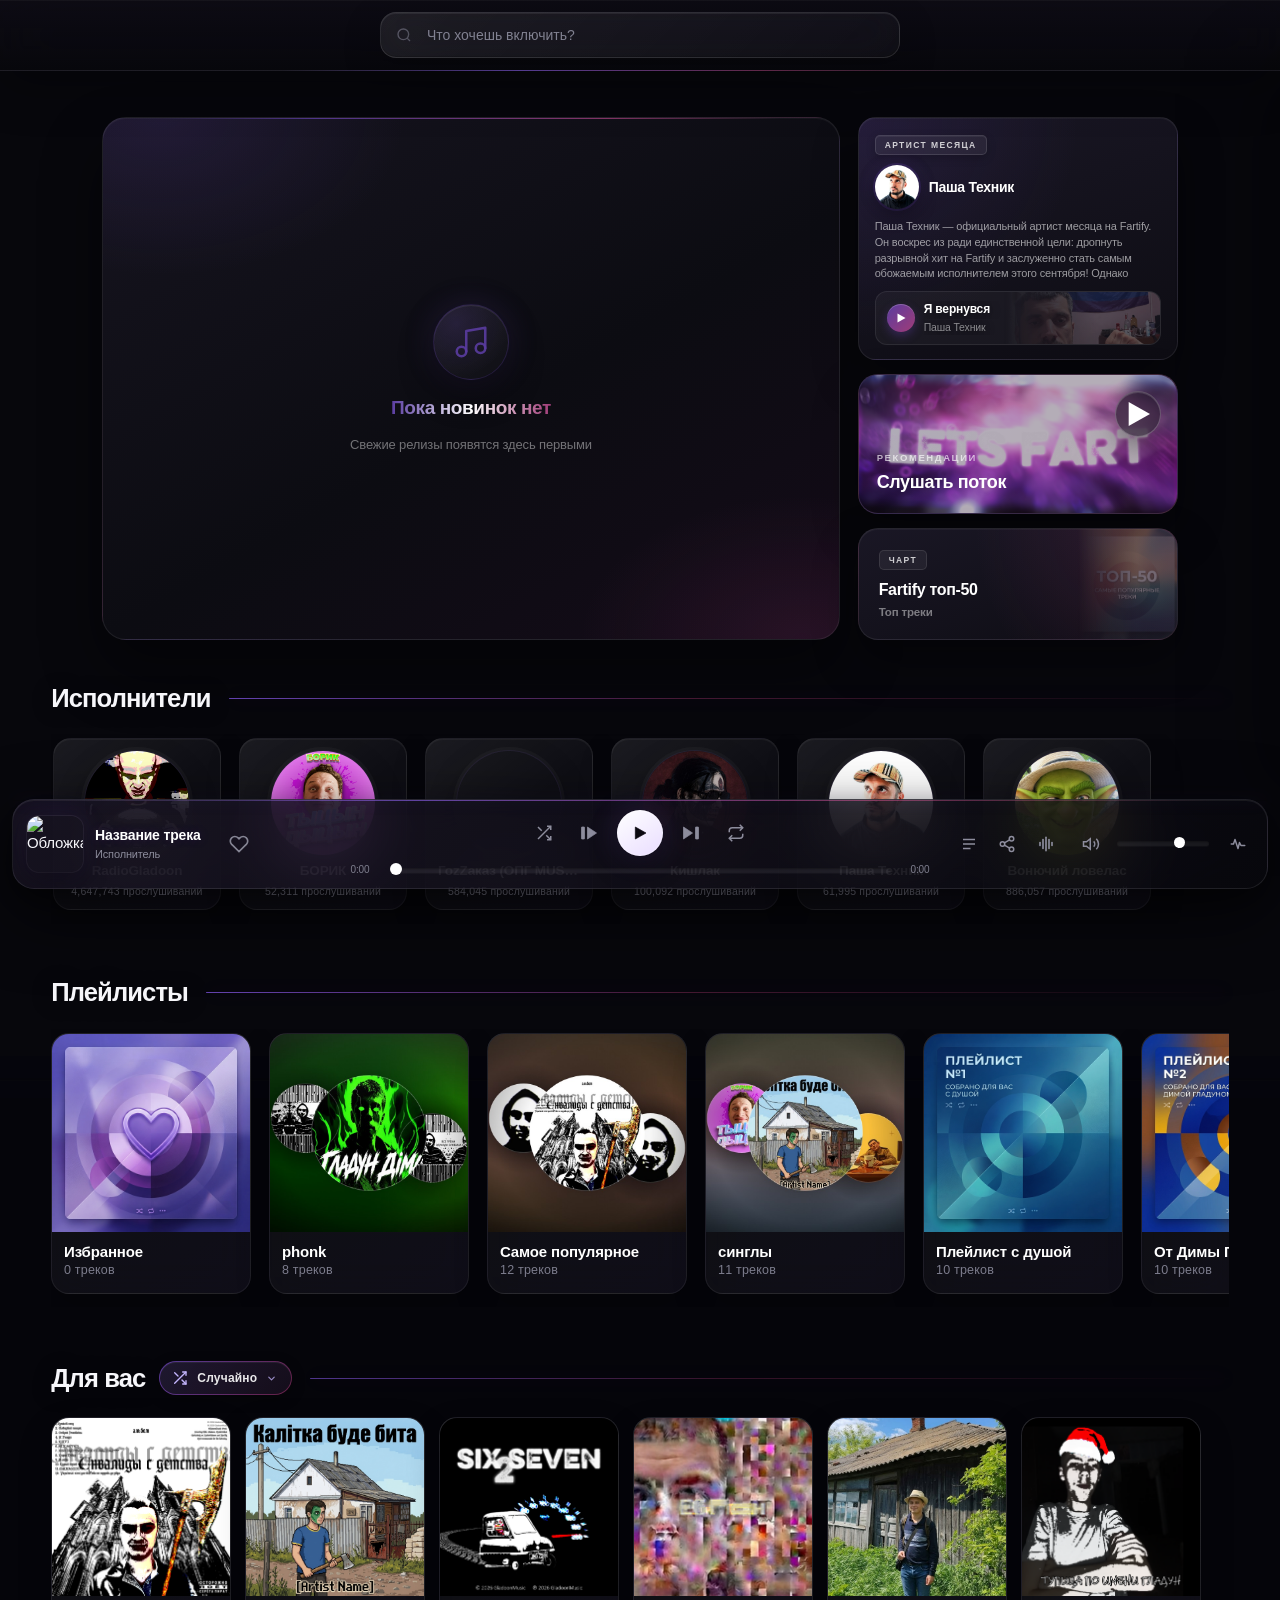
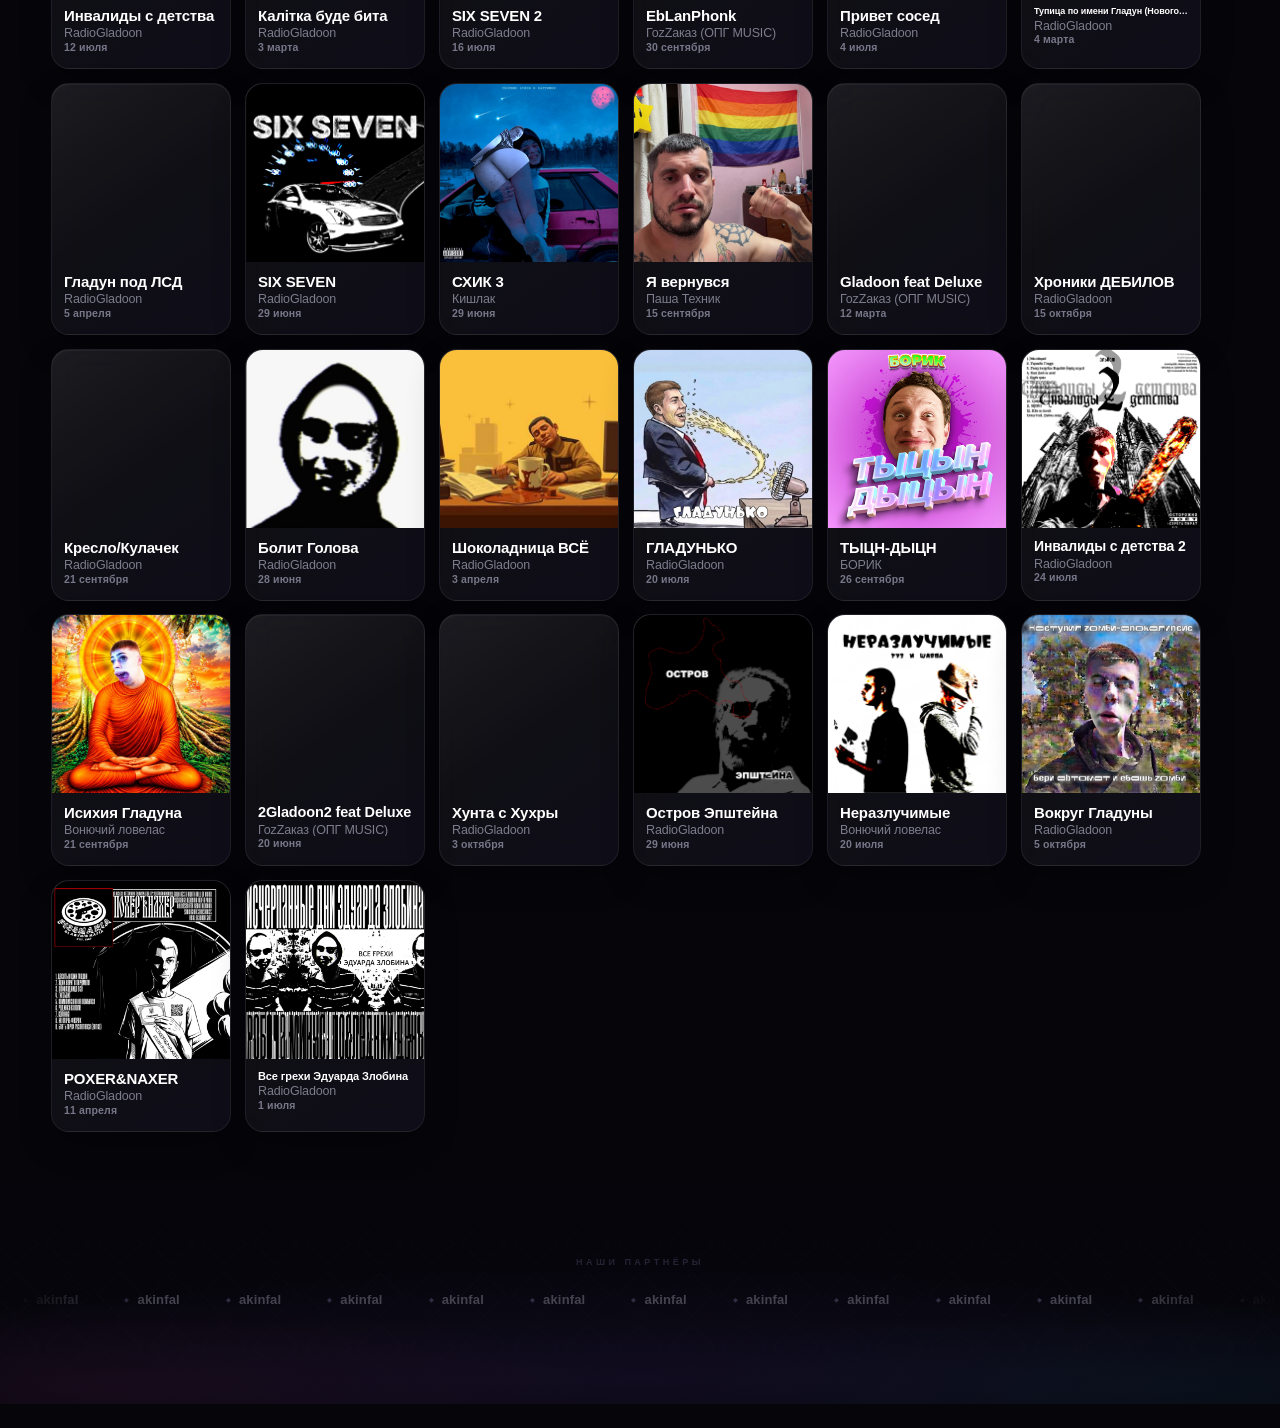
==== commit 977d12bd: "Add files via upload" ====
--- a/index.html
+++ b/index.html
@@ -37,7 +37,7 @@
 <body>
     <!-- Фоновые слои -->
     <div id="bg-layer1" class="bg-layer"></div>
-    <div id="bg-layer2" class="bg-layer" style="opacity: 0;"></div>
+    <div id="bg-layer2" class="bg-layer"></div>
 
     <!-- Левая панель навигации -->
     <aside id="app-sidebar" class="app-sidebar" aria-label="Основная навигация">
@@ -105,6 +105,9 @@
             </div>
             <div id="search-results" class="search-results hidden"></div>
         </div>
+
+        <!-- Контейнер для профиля / кнопки входа -->
+        <div id="auth-container" class="auth-container"></div>
     </header>
 
     <main>
@@ -143,27 +146,134 @@
                 </aside>
             </section>
 
+            <!-- Недавно прослушано -->
+            <section id="recent-section" class="section scrollable-section" style="display: none;">
+                <h2 class="section-title">Недавно прослушано</h2>
+                <div id="recent-grid" class="albums-grid horizontal-grid"></div>
+            </section>
+
+            <!-- Исполнители -->
+            <section id="artists-section" class="section scrollable-section">
+                <h2 class="section-title">Исполнители</h2>
+                <div id="artists-grid" class="artists-grid horizontal-grid"></div>
+            </section>
+
             <!-- Плейлисты -->
             <section id="playlists-section" class="section scrollable-section">
                 <h2 class="section-title">Плейлисты</h2>
                 <div id="playlists-grid" class="playlists-grid horizontal-grid"></div>
             </section>
 
-            <!-- Исполнители -->
-            <section id="artists-section" class="section scrollable-section">
-                <h2 class="section-title">Исполнители</h2>
-                <div id="artists-grid" class="artists-grid horizontal-grid"></div>
-            </section>
-
-            <!-- Недавно прослушано -->
-            <section id="recent-section" class="section scrollable-section" style="display: none;">
-                <h2 class="section-title">Недавно прослушано</h2>
-                <div id="recent-grid" class="albums-grid horizontal-grid"></div>
-            </section>
-
             <!-- Для вас -->
             <section id="for-you-section" class="section">
-                <h2 class="section-title">Для вас</h2>
+                <h2 class="section-title for-you-title">
+                    <span class="for-you-title-text">Для вас</span>
+
+                    <div class="for-you-sort" id="for-you-sort">
+                        <button type="button" class="for-you-sort-trigger" aria-haspopup="listbox" aria-expanded="false">
+                            <span class="for-you-sort-icon" data-current-icon></span>
+                            <span class="for-you-sort-label" data-current-label>Случайно</span>
+                            <svg class="for-you-sort-chevron" width="11" height="11" viewBox="0 0 24 24" fill="none" stroke="currentColor" stroke-width="2.6" stroke-linecap="round" stroke-linejoin="round">
+                                <polyline points="6 9 12 15 18 9"/>
+                            </svg>
+                        </button>
+
+                        <div class="for-you-sort-menu" role="listbox" aria-label="Сортировка релизов">
+                            <button type="button" class="for-you-sort-option is-active" data-value="random" role="option">
+                                <span class="for-you-sort-icon">
+                                    <svg width="16" height="16" viewBox="0 0 24 24" fill="none" stroke="currentColor" stroke-width="2" stroke-linecap="round" stroke-linejoin="round">
+                                        <polyline points="16 3 21 3 21 8"/>
+                                        <line x1="4" y1="20" x2="21" y2="3"/>
+                                        <polyline points="21 16 21 21 16 21"/>
+                                        <line x1="15" y1="15" x2="21" y2="21"/>
+                                        <line x1="4" y1="4" x2="9" y2="9"/>
+                                    </svg>
+                                </span>
+                                <span class="for-you-sort-option-text">
+                                    <span class="for-you-sort-option-title">Случайно</span>
+                                    <span class="for-you-sort-option-desc">Перемешать релизы каждый раз</span>
+                                </span>
+                                <svg class="for-you-sort-check" width="14" height="14" viewBox="0 0 24 24" fill="none" stroke="currentColor" stroke-width="3" stroke-linecap="round" stroke-linejoin="round">
+                                    <polyline points="20 6 9 17 4 12"/>
+                                </svg>
+                            </button>
+
+                            <button type="button" class="for-you-sort-option" data-value="alpha" role="option">
+                                <span class="for-you-sort-icon">
+                                    <svg width="16" height="16" viewBox="0 0 24 24" fill="none" stroke="currentColor" stroke-width="2" stroke-linecap="round" stroke-linejoin="round">
+                                        <path d="M4 19 9 5l5 14"/>
+                                        <line x1="5.5" y1="15" x2="12.5" y2="15"/>
+                                        <line x1="17" y1="7" x2="17" y2="19"/>
+                                        <line x1="14" y1="7" x2="20" y2="7"/>
+                                    </svg>
+                                </span>
+                                <span class="for-you-sort-option-text">
+                                    <span class="for-you-sort-option-title">По алфавиту</span>
+                                    <span class="for-you-sort-option-desc">От «А» до «Я»</span>
+                                </span>
+                                <svg class="for-you-sort-check" width="14" height="14" viewBox="0 0 24 24" fill="none" stroke="currentColor" stroke-width="3" stroke-linecap="round" stroke-linejoin="round">
+                                    <polyline points="20 6 9 17 4 12"/>
+                                </svg>
+                            </button>
+
+                            <button type="button" class="for-you-sort-option" data-value="newest" role="option">
+                                <span class="for-you-sort-icon">
+                                    <svg width="16" height="16" viewBox="0 0 24 24" fill="none" stroke="currentColor" stroke-width="2" stroke-linecap="round" stroke-linejoin="round">
+                                        <path d="M21 15V6a2 2 0 0 0-2-2H5a2 2 0 0 0-2 2v9"/>
+                                        <polyline points="3 9 8 4 13 9"/>
+                                        <line x1="8" y1="4" x2="8" y2="12"/>
+                                        <polyline points="11 15 16 10 21 15"/>
+                                        <line x1="16" y1="10" x2="16" y2="18"/>
+                                    </svg>
+                                </span>
+                                <span class="for-you-sort-option-text">
+                                    <span class="for-you-sort-option-title">Сначала новое</span>
+                                    <span class="for-you-sort-option-desc">Свежие релизы сверху</span>
+                                </span>
+                                <svg class="for-you-sort-check" width="14" height="14" viewBox="0 0 24 24" fill="none" stroke="currentColor" stroke-width="3" stroke-linecap="round" stroke-linejoin="round">
+                                    <polyline points="20 6 9 17 4 12"/>
+                                </svg>
+                            </button>
+
+                            <button type="button" class="for-you-sort-option" data-value="oldest" role="option">
+                                <span class="for-you-sort-icon">
+                                    <svg width="16" height="16" viewBox="0 0 24 24" fill="none" stroke="currentColor" stroke-width="2" stroke-linecap="round" stroke-linejoin="round">
+                                        <path d="M21 15V6a2 2 0 0 0-2-2H5a2 2 0 0 0-2 2v9"/>
+                                        <polyline points="3 15 8 20 13 15"/>
+                                        <line x1="8" y1="20" x2="8" y2="12"/>
+                                        <polyline points="11 9 16 14 21 9"/>
+                                        <line x1="16" y1="14" x2="16" y2="6"/>
+                                    </svg>
+                                </span>
+                                <span class="for-you-sort-option-text">
+                                    <span class="for-you-sort-option-title">Сначала старое</span>
+                                    <span class="for-you-sort-option-desc">Ранние релизы вперёд</span>
+                                </span>
+                                <svg class="for-you-sort-check" width="14" height="14" viewBox="0 0 24 24" fill="none" stroke="currentColor" stroke-width="3" stroke-linecap="round" stroke-linejoin="round">
+                                    <polyline points="20 6 9 17 4 12"/>
+                                </svg>
+                            </button>
+
+                            <button type="button" class="for-you-sort-option" data-value="popular" role="option">
+                                <span class="for-you-sort-icon">
+                                    <svg width="16" height="16" viewBox="0 0 24 24" fill="none" stroke="currentColor" stroke-width="2" stroke-linecap="round" stroke-linejoin="round">
+                                        <line x1="4" y1="20" x2="4" y2="12"/>
+                                        <line x1="10" y1="20" x2="10" y2="6"/>
+                                        <line x1="16" y1="20" x2="16" y2="14"/>
+                                        <line x1="22" y1="20" x2="22" y2="9"/>
+                                    </svg>
+                                </span>
+                                <span class="for-you-sort-option-text">
+                                    <span class="for-you-sort-option-title">Сначала популярные</span>
+                                    <span class="for-you-sort-option-desc">Больше прослушиваний — выше</span>
+                                </span>
+                                <svg class="for-you-sort-check" width="14" height="14" viewBox="0 0 24 24" fill="none" stroke="currentColor" stroke-width="3" stroke-linecap="round" stroke-linejoin="round">
+                                    <polyline points="20 6 9 17 4 12"/>
+                                </svg>
+                            </button>
+                        </div>
+                    </div>
+                </h2>
                 <div id="albums-grid" class="albums-grid"></div>
             </section>
 
@@ -433,6 +543,56 @@
                     Сбросить
                 </button>
                 <span class="eq-hint">−40 dB … +40 dB</span>
+            </div>
+        </div>
+
+        <!-- Модалка личного кабинета артиста -->
+        <div id="dashboard-modal" class="modal hidden">
+            <div class="modal-content" style="max-width: 700px;">
+                <span class="close" onclick="document.getElementById('dashboard-modal').classList.add('hidden')">&times;</span>
+                <h2 style="margin-bottom: 20px; font-weight: 800; font-size: 24px;">Загрузка релиза</h2>
+                
+                <form id="upload-release-form" style="display: flex; flex-direction: column; gap: 15px;">
+                    <div style="display: grid; grid-template-columns: 1fr 1fr; gap: 15px;">
+                        <div>
+                            <label style="font-size: 12px; color: #888; margin-bottom: 5px; display: block;">Название релиза</label>
+                            <input type="text" id="rel-title" required class="dash-input" placeholder="Например: Мой новый альбом">
+                        </div>
+                        <div>
+                            <label style="font-size: 12px; color: #888; margin-bottom: 5px; display: block;">Имя артиста</label>
+                            <input type="text" id="rel-artist" required class="dash-input" placeholder="Ваш псевдоним">
+                        </div>
+                    </div>
+
+                    <div style="display: grid; grid-template-columns: 1fr 1fr; gap: 15px;">
+                        <div>
+                            <label style="font-size: 12px; color: #888; margin-bottom: 5px; display: block;">Дата выхода</label>
+                            <input type="date" id="rel-date" required class="dash-input">
+                        </div>
+                        <div>
+                            <label style="font-size: 12px; color: #888; margin-bottom: 5px; display: block;">Лейбл (необязательно)</label>
+                            <input type="text" id="rel-label" class="dash-input" placeholder="Fartify Records">
+                        </div>
+                    </div>
+
+                    <div>
+                        <label style="font-size: 12px; color: #888; margin-bottom: 5px; display: block;">Обложка (JPG/PNG)</label>
+                        <input type="file" id="rel-cover" accept="image/*" required class="dash-file">
+                    </div>
+
+                    <div style="border-top: 1px solid #333; margin: 10px 0;"></div>
+                    <h3 style="font-size: 16px; font-weight: 700;">Треки</h3>
+                    
+                    <div id="tracks-container" style="display: flex; flex-direction: column; gap: 10px;">
+                        <!-- Сюда будут добавляться поля для треков -->
+                    </div>
+                    
+                    <button type="button" id="add-track-btn" class="share-action-btn" style="align-self: flex-start;">+ Добавить трек</button>
+
+                    <div style="margin-top: 20px;">
+                        <button type="submit" class="share-action-btn primary" style="width: 100%;">Опубликовать релиз</button>
+                    </div>
+                </form>
             </div>
         </div>
     </main>
@@ -728,9 +888,7 @@
         </div>
     </div>
 
-    <!-- =========================================================
-         FULLSCREEN AUDIO VISUALIZER
-         ========================================================= -->
+    <!-- FULLSCREEN AUDIO VISUALIZER -->
     <div id="audio-visualizer" class="audio-visualizer" aria-hidden="true">
 
         <canvas id="visualizer-canvas" class="visualizer-canvas"></canvas>
@@ -853,7 +1011,17 @@
         </filter>
     </svg>
 
-    <!-- Модули JS — порядок важен, менять нельзя -->
+    <!-- ========================================== -->
+    <!-- ПОДКЛЮЧЕНИЕ СКРИПТОВ                       -->
+    <!-- ========================================== -->
+    
+    <!-- 1. Supabase CDN -->
+    <script src="https://cdn.jsdelivr.net/npm/@supabase/supabase-js@2"></script>
+
+    <!-- 2. Наш клиент Supabase (инициализация) -->
+    <script src="js/supabase.js"></script>
+
+    <!-- 3. Базовые модули -->
     <script src="js/state.js"></script>
     <script src="js/utils.js"></script>
     <script src="js/router.js"></script>
@@ -873,6 +1041,12 @@
     <script src="js/reviews.js"></script>
     <script src="js/equalizer.js"></script>
     <script src="js/visualizer.js"></script>
+    
+    <!-- 4. Модули авторизации и кабинета -->
+    <script src="js/auth.js"></script>
+    <script src="js/dashboard.js"></script>
+
+    <!-- 5. Точка входа (должна быть последней) -->
     <script src="js/main.js"></script>
 </body>
 </html>
--- a/style.css
+++ b/style.css
@@ -339,16 +339,43 @@
 }
 
 .album-card .date {
+    position: relative;
+    display: inline-flex;
+    align-items: center;
+    gap: 6px;
     font-size: 11px;
-    font-weight: 500;
-    letter-spacing: 0.3px;
-    color: #7a7a85;
-    display: inline-block;
+    font-weight: 600;
+    letter-spacing: 0.2px;
+    color: #858596;
     margin: 10px 14px 16px;
     text-align: left;
     text-transform: none;
     background: none;
     -webkit-text-fill-color: initial;
+    transition: color 0.25s ease;
+}
+
+.album-card .date {
+    display: inline-block;
+    font-size: 11px;
+    font-weight: 600;
+    letter-spacing: 0.2px;
+    color: #858596;
+    margin: 10px 14px 16px;
+    text-align: left;
+    text-transform: none;
+    background: none;
+    -webkit-text-fill-color: initial;
+    transition: color 0.25s ease;
+}
+
+/* Если дата пустая — точку не показываем */
+.album-card .date:empty {
+    display: none;
+}
+
+.album-card:hover .date {
+    color: #b9b5c9;
 }
 
 .album-card .type { display: none; }
@@ -411,7 +438,7 @@
 
 .album-card .album-play-btn {
     position: absolute;
-    bottom: 76px;
+    bottom: 56px;
     right: 12px;
     width: 38px;
     height: 38px;
@@ -3043,10 +3070,6 @@
         transform 1.4s var(--ease-out);
 }
 
-#bg-layer2 {
-    opacity: 0 !important;
-}
-
 .bg-layer::after {
     content: "";
     position: absolute;
@@ -10600,4 +10623,828 @@
     box-shadow:
         0 0 16px rgba(var(--lyrics-c1, 139, 92, 246), 0.4),
         0 0 24px rgba(var(--lyrics-c2, 236, 72, 153), 0.25);
+}
+
+/* ===========================================
+   «Для вас» — кастомный дропдаун сортировки
+   =========================================== */
+
+.for-you-title {
+    display: flex;
+    align-items: center;
+    gap: 14px;
+    width: 100%;
+}
+
+.for-you-title-text {
+    flex-shrink: 0;
+}
+
+.for-you-title::after {
+    margin-left: 4px;
+    background: linear-gradient(
+        90deg,
+        rgba(139, 92, 246, 0.55) 0%,
+        rgba(236, 72, 153, 0.22) 45%,
+        transparent 100%
+    );
+}
+
+/* ─────────── Корень дропдауна ─────────── */
+
+.for-you-sort {
+    position: relative;
+    display: inline-flex;
+    flex-shrink: 0;
+}
+
+/* ─────────── Триггер (пилюля) ─────────── */
+
+.for-you-sort-trigger {
+    display: inline-flex;
+    align-items: center;
+    gap: 9px;
+
+    padding: 8px 14px 8px 12px;
+    font-family: inherit;
+    font-size: 12px;
+    font-weight: 700;
+    letter-spacing: 0.2px;
+    line-height: 1;
+    color: rgba(255, 255, 255, 0.9);
+
+    background:
+        linear-gradient(135deg, rgba(28, 22, 42, 0.95), rgba(16, 12, 24, 0.95)) padding-box,
+        linear-gradient(135deg,
+            rgba(139, 92, 246, 0.60) 0%,
+            rgba(236, 72, 153, 0.42) 100%) border-box;
+    border: 1px solid transparent;
+    border-radius: 999px;
+
+    cursor: pointer;
+    outline: none;
+
+    box-shadow:
+        0 4px 14px rgba(0, 0, 0, 0.32),
+        inset 0 1px 0 rgba(255, 255, 255, 0.06);
+
+    transition:
+        color 0.2s ease,
+        background 0.3s ease,
+        box-shadow 0.3s ease,
+        transform 0.22s cubic-bezier(0.16, 1, 0.3, 1);
+}
+
+.for-you-sort-trigger:hover {
+    color: #fff;
+    background:
+        linear-gradient(135deg, rgba(42, 30, 62, 0.98), rgba(24, 16, 34, 0.98)) padding-box,
+        linear-gradient(135deg,
+            rgba(167, 139, 250, 0.95) 0%,
+            rgba(236, 72, 153, 0.72) 100%) border-box;
+    box-shadow:
+        0 8px 22px rgba(0, 0, 0, 0.42),
+        0 0 24px rgba(139, 92, 246, 0.30),
+        inset 0 1px 0 rgba(255, 255, 255, 0.10);
+    transform: translateY(-1px);
+}
+
+.for-you-sort.is-open .for-you-sort-trigger {
+    background:
+        linear-gradient(135deg, rgba(42, 30, 62, 0.98), rgba(24, 16, 34, 0.98)) padding-box,
+        linear-gradient(135deg,
+            rgba(167, 139, 250, 1) 0%,
+            rgba(236, 72, 153, 0.85) 100%) border-box;
+    box-shadow:
+        0 8px 22px rgba(0, 0, 0, 0.42),
+        0 0 32px rgba(139, 92, 246, 0.42),
+        inset 0 1px 0 rgba(255, 255, 255, 0.12);
+    transform: translateY(-1px);
+}
+
+.for-you-sort-trigger:focus-visible {
+    box-shadow:
+        0 0 0 3px rgba(139, 92, 246, 0.28),
+        0 8px 22px rgba(0, 0, 0, 0.38),
+        0 0 30px rgba(236, 72, 153, 0.22);
+}
+
+/* Иконка текущей опции в триггере */
+.for-you-sort-icon {
+    display: inline-flex;
+    align-items: center;
+    justify-content: center;
+    width: 16px;
+    height: 16px;
+    color: #c4b5fd;
+    flex-shrink: 0;
+    transition: color 0.2s ease;
+}
+
+.for-you-sort-trigger:hover .for-you-sort-icon {
+    color: #f0abfc;
+}
+
+/* Стрелка триггера */
+.for-you-sort-chevron {
+    flex-shrink: 0;
+    color: rgba(196, 181, 253, 0.75);
+    transition: transform 0.28s cubic-bezier(0.16, 1, 0.3, 1), color 0.2s ease;
+}
+
+.for-you-sort.is-open .for-you-sort-chevron {
+    transform: rotate(180deg);
+    color: rgba(240, 171, 252, 1);
+}
+
+/* ─────────── Меню (выпадашка) ─────────── */
+
+.for-you-sort-menu {
+    position: absolute;
+    top: calc(100% + 10px);
+    left: 0;
+    z-index: 400;
+    min-width: 290px;
+
+    display: flex;
+    flex-direction: column;
+    gap: 3px;
+    padding: 7px;
+
+    background:
+        linear-gradient(180deg, rgba(24, 20, 34, 0.96), rgba(13, 10, 20, 0.98));
+    border: 1px solid rgba(255, 255, 255, 0.09);
+    border-radius: 16px;
+
+    box-shadow:
+        0 24px 60px rgba(0, 0, 0, 0.6),
+        0 0 0 1px rgba(139, 92, 246, 0.06),
+        0 0 40px rgba(139, 92, 246, 0.10),
+        inset 0 1px 0 rgba(255, 255, 255, 0.05);
+
+    backdrop-filter: blur(26px) saturate(1.3);
+    -webkit-backdrop-filter: blur(26px) saturate(1.3);
+
+    opacity: 0;
+    visibility: hidden;
+    transform: translateY(-8px) scale(0.97);
+    transform-origin: top left;
+    pointer-events: none;
+
+    transition:
+        opacity 0.22s ease,
+        transform 0.28s cubic-bezier(0.16, 1, 0.3, 1),
+        visibility 0.22s;
+}
+
+.for-you-sort.is-open .for-you-sort-menu {
+    opacity: 1;
+    visibility: visible;
+    transform: translateY(0) scale(1);
+    pointer-events: auto;
+}
+
+/* ─────────── Опция ─────────── */
+
+.for-you-sort-option {
+    display: flex;
+    align-items: center;
+    gap: 12px;
+    width: 100%;
+
+    padding: 9px 11px;
+    font-family: inherit;
+    text-align: left;
+
+    background: transparent;
+    border: 1px solid transparent;
+    border-radius: 11px;
+    cursor: pointer;
+
+    color: rgba(255, 255, 255, 0.86);
+    transition:
+        background 0.18s ease,
+        border-color 0.18s ease,
+        transform 0.22s cubic-bezier(0.16, 1, 0.3, 1),
+        color 0.18s ease;
+}
+
+.for-you-sort-option:hover {
+    color: #fff;
+    background: linear-gradient(90deg,
+        rgba(139, 92, 246, 0.16) 0%,
+        rgba(236, 72, 153, 0.06) 100%);
+    border-color: rgba(139, 92, 246, 0.18);
+    transform: translateX(2px);
+}
+
+/* Иконка внутри опции */
+.for-you-sort-option .for-you-sort-icon {
+    width: 34px;
+    height: 34px;
+    border-radius: 9px;
+    color: #c4b5fd;
+    background:
+        linear-gradient(135deg,
+            rgba(139, 92, 246, 0.14),
+            rgba(236, 72, 153, 0.08));
+    border: 1px solid rgba(139, 92, 246, 0.14);
+    transition:
+        color 0.18s ease,
+        background 0.2s ease,
+        border-color 0.2s ease,
+        box-shadow 0.25s ease;
+}
+
+.for-you-sort-option:hover .for-you-sort-icon {
+    color: #fff;
+    background:
+        linear-gradient(135deg,
+            rgba(139, 92, 246, 0.42),
+            rgba(236, 72, 153, 0.28));
+    border-color: rgba(167, 139, 250, 0.45);
+    box-shadow:
+        0 6px 16px rgba(139, 92, 246, 0.25),
+        inset 0 1px 0 rgba(255, 255, 255, 0.15);
+}
+
+/* Тексты */
+.for-you-sort-option-text {
+    display: flex;
+    flex-direction: column;
+    gap: 2px;
+    min-width: 0;
+    flex: 1;
+}
+
+.for-you-sort-option-title {
+    font-size: 13px;
+    font-weight: 700;
+    letter-spacing: -0.005em;
+    color: inherit;
+    line-height: 1.15;
+}
+
+.for-you-sort-option-desc {
+    font-size: 10.5px;
+    font-weight: 500;
+    color: rgba(255, 255, 255, 0.42);
+    letter-spacing: 0.05px;
+    line-height: 1.3;
+}
+
+.for-you-sort-option:hover .for-you-sort-option-desc {
+    color: rgba(255, 255, 255, 0.62);
+}
+
+/* Галочка — по умолчанию невидима */
+.for-you-sort-check {
+    flex-shrink: 0;
+    color: #c4b5fd;
+    opacity: 0;
+    transform: scale(0.6);
+    transition:
+        opacity 0.2s ease,
+        transform 0.28s cubic-bezier(0.16, 1, 0.3, 1),
+        color 0.2s ease;
+}
+
+/* Активная опция */
+.for-you-sort-option.is-active {
+    background: linear-gradient(90deg,
+        rgba(139, 92, 246, 0.20) 0%,
+        rgba(236, 72, 153, 0.08) 100%);
+    border-color: rgba(139, 92, 246, 0.28);
+}
+
+.for-you-sort-option.is-active .for-you-sort-icon {
+    color: #fff;
+    background:
+        linear-gradient(135deg,
+            rgba(139, 92, 246, 0.55),
+            rgba(236, 72, 153, 0.38));
+    border-color: transparent;
+    box-shadow:
+        0 6px 16px rgba(139, 92, 246, 0.3),
+        inset 0 1px 0 rgba(255, 255, 255, 0.18);
+}
+
+.for-you-sort-option.is-active .for-you-sort-check {
+    opacity: 1;
+    transform: scale(1);
+    color: #f0abfc;
+}
+
+/* ─────────── Мобильный ─────────── */
+
+@media (max-width: 700px) {
+    .for-you-title {
+        gap: 10px;
+    }
+
+    .for-you-sort-trigger {
+        padding: 7px 11px 7px 10px;
+        font-size: 11px;
+        gap: 7px;
+    }
+
+    .for-you-sort-menu {
+        min-width: 260px;
+        left: -60px;
+    }
+
+    .for-you-sort-option {
+        padding: 8px 9px;
+        gap: 10px;
+    }
+
+    .for-you-sort-option .for-you-sort-icon {
+        width: 30px;
+        height: 30px;
+        border-radius: 8px;
+    }
+
+    .for-you-sort-option-title {
+        font-size: 12px;
+    }
+
+    .for-you-sort-option-desc {
+        font-size: 10px;
+    }
+}
+
+/* ===========================================
+   Даты в других карточках — единый стиль
+   =========================================== */
+
+/* .new-release-date, если где-то рендерится как текст */
+.new-release-date {
+    text-transform: none;
+    letter-spacing: 0.2px;
+    font-weight: 700;
+}
+
+/* Дата в недавно прослушанных — карточки наследуют .album-card .date */
+#recent-grid .album-card .date {
+    margin-top: 8px;
+}
+
+/* ===========================================================
+   Карточка релиза — финальная типографика
+   =========================================================== */
+
+.album-card .title {
+    margin: 10px 12px 2px !important;
+    padding: 0 !important;
+    /* ★ БЕЗ !important — fitTitleFontSize() должен мочь подогнать размер */
+    font-size: 15px;
+    line-height: 1.28;
+    font-weight: 700;
+    letter-spacing: -0.01em;
+    text-indent: 0;
+}
+
+.album-card .artist {
+    margin: 0 12px !important;
+    padding: 0 !important;
+    font-size: 12.5px;
+    line-height: 1;
+    font-weight: 500;
+    text-indent: 0;
+    display: block;
+}
+
+.album-card .date {
+    display: inline-block !important;
+    margin: 0 12px 10px !important;
+    padding: 0 !important;
+    font-size: 10.5px;
+    line-height: 1.15;
+    font-weight: 600;
+    letter-spacing: 0.15px;
+    text-indent: 0;
+    /* ★ Визуальный сдвиг вверх — не зависит от margin и line-height родителя */
+    transform: translateY(-5px);
+}
+
+/* ===========================================================
+   Компактная типографика карточек — финальная версия
+   =========================================================== */
+
+/* ── Карточка релиза ── */
+.album-card .title {
+    margin: 10px 12px 2px !important;
+    padding: 0 !important;
+    font-size: 15px;
+    line-height: 1.28;
+    font-weight: 700;
+    letter-spacing: -0.01em;
+    text-indent: 0;
+}
+
+.album-card .artist {
+    margin: 0 12px !important;
+    padding: 0 !important;
+    font-size: 12.5px;
+    line-height: 1;
+    font-weight: 500;
+    text-indent: 0;
+    display: block;
+}
+
+.album-card .date {
+    display: inline-block !important;
+    margin: 0 12px 10px !important;
+    padding: 0 !important;
+    font-size: 10.5px;
+    line-height: 1.15;
+    font-weight: 600;
+    letter-spacing: 0.15px;
+    text-indent: 0;
+    transform: translateY(-5px);   /* ★ было -4px */
+}
+
+/* Кнопка play на релизе — чуть ниже */
+.album-card .album-play-btn {
+    bottom: 56px !important;
+}
+
+/* ── Карточка плейлиста ── */
+.playlist-card .playlist-name {
+    margin: 10px 12px 2px !important;
+    padding: 0 !important;
+    font-size: 15px;
+    line-height: 1.28;
+    font-weight: 700;
+    letter-spacing: -0.01em;
+    text-indent: 0;
+}
+
+.playlist-card .playlist-track-count {
+    margin: 0 12px 12px !important;
+    padding: 0 !important;
+    font-size: 12.5px;
+    line-height: 1.15;
+    font-weight: 500;
+    text-indent: 0;
+}
+
+/* Кнопка play на плейлисте — тоже чуть ниже, чтобы совпадала по уровню */
+.playlist-card .playlist-play-btn {
+    bottom: 46px !important;
+}
+
+/* ── Карточка исполнителя ── */
+.artist-card {
+    padding: 12px 12px 12px !important;
+    gap: 6px !important;
+    min-height: 0 !important;      /* ★ убираем фиксированную высоту */
+    height: auto !important;
+    justify-content: flex-start !important;
+}
+
+.artist-card img {
+    width: 118px !important;        /* ★ было 138px — чуть меньше */
+    height: 118px !important;
+    margin-bottom: 2px;
+}
+
+.artist-card .artist-name {
+    margin: 0 !important;
+    padding: 0 !important;
+    font-size: 14px !important;
+    line-height: 1.2 !important;
+    font-weight: 700 !important;
+    letter-spacing: -0.01em !important;
+}
+
+.artist-card .artist-plays {
+    margin: 0 !important;
+    padding: 0 !important;
+    font-size: 11px !important;
+    line-height: 1.15 !important;
+    font-weight: 500 !important;
+    color: #858596 !important;
+}
+
+/* ── Карточки исполнителей — компактнее по ширине ── */
+#artists-grid > .artist-card {
+    flex: 0 0 168px !important;
+    width: 168px !important;
+}
+
+#artists-grid > .artist-card img {
+    width: 104px !important;
+    height: 104px !important;
+}
+
+#artists-grid > .artist-card .artist-name {
+    font-size: 13.5px !important;
+}
+
+#artists-grid > .artist-card .artist-plays {
+    font-size: 10.5px !important;
+}
+
+
+/* ═══════════════════════════════════════════════════════════
+   Прогресс и громкость — в цвет обложки трека
+   ═══════════════════════════════════════════════════════════ */
+
+.progress-fill,
+.volume-fill {
+    background: linear-gradient(
+        90deg,
+        rgb(var(--accent-c1)),
+        rgb(var(--accent-c2))
+    ) !important;
+    transition: width 0.1s linear, background 0.8s ease, box-shadow 0.8s ease !important;
+}
+
+.progress-fill {
+    box-shadow:
+        0 0 10px rgba(var(--accent-c1), 0.55),
+        0 0 22px rgba(var(--accent-c2), 0.28) !important;
+}
+
+.volume-fill {
+    box-shadow:
+        0 0 8px rgba(var(--accent-c1), 0.45),
+        0 0 16px rgba(var(--accent-c2), 0.22) !important;
+}
+
+/* Ползунки прогресса и громкости — тоже подкрашиваем */
+.progress-bar::-webkit-slider-thumb {
+    box-shadow:
+        0 0 0 4px rgba(var(--accent-c1), 0.14),
+        0 0 14px rgba(var(--accent-c1), 0.75),
+        0 0 28px rgba(var(--accent-c2), 0.35) !important;
+}
+
+.progress-bar::-moz-range-thumb {
+    box-shadow:
+        0 0 0 4px rgba(var(--accent-c1), 0.14),
+        0 0 14px rgba(var(--accent-c1), 0.75) !important;
+}
+
+.volume-bar::-webkit-slider-thumb {
+    box-shadow:
+        0 0 0 3px rgba(var(--accent-c1), 0.12),
+        0 0 12px rgba(var(--accent-c1), 0.7) !important;
+}
+
+/* ═══════════════════════════════════════════════════════════
+   Убираем фирменный фиолетовый — цвет трека главнее
+   ═══════════════════════════════════════════════════════════ */
+
+body {
+    background: #05050a !important;
+}
+
+body::before,
+body::after {
+    display: none !important;
+}
+
+/* ═══════════════════════════════════════════════════════════
+   ГАСИМ ВСЕ ФИОЛЕТОВЫЕ ИСТОЧНИКИ ФОНА
+   ═══════════════════════════════════════════════════════════ */
+
+/* Сплошной тёмный фон без фиолетового радиала */
+body {
+    background: #05050a !important;
+}
+
+body::before,
+body::after {
+    content: none !important;
+    display: none !important;
+    background: none !important;
+}
+
+/* ★ ГЛАВНЫЙ ВИНОВНИК — фиолетовый radial внутри .bg-layer::after */
+.bg-layer::after {
+    content: none !important;
+    display: none !important;
+    background: none !important;
+}
+
+.bg-layer::before {
+    content: none !important;
+    display: none !important;
+}
+
+/* У .bg-layer остаётся только то, что мы задаём инлайново */
+/* ============================================
+   AUTH / ACCOUNT
+   ============================================ */
+
+header {
+    justify-content: space-between; /* чтобы поиск и кнопка разъехались */
+}
+
+.auth-container {
+    display: flex;
+    align-items: center;
+    margin-left: 20px;
+}
+
+/* Кнопка входа */
+.auth-login-btn {
+    display: inline-flex;
+    align-items: center;
+    gap: 8px;
+    padding: 9px 16px;
+    font-family: inherit;
+    font-size: 13px;
+    font-weight: 700;
+    color: #fff;
+    background: #5865F2; /* Цвет Discord */
+    border: none;
+    border-radius: 10px;
+    cursor: pointer;
+    white-space: nowrap;
+    transition: background 0.2s, transform 0.2s;
+}
+
+.auth-login-btn:hover {
+    background: #4752C4;
+    transform: translateY(-1px);
+}
+
+/* Профиль пользователя */
+.auth-user-profile {
+    position: relative;
+    display: flex;
+    align-items: center;
+    gap: 10px;
+    padding: 4px 12px 4px 4px;
+    background: rgba(255, 255, 255, 0.05);
+    border: 1px solid var(--line);
+    border-radius: 12px;
+    cursor: pointer;
+    transition: background 0.2s, border-color 0.2s;
+}
+
+.auth-user-profile:hover {
+    background: rgba(255, 255, 255, 0.09);
+    border-color: rgba(255, 255, 255, 0.15);
+}
+
+.auth-avatar {
+    width: 32px;
+    height: 32px;
+    border-radius: 50%;
+    object-fit: cover;
+}
+
+.auth-user-info {
+    display: flex;
+    flex-direction: column;
+    align-items: flex-start;
+    line-height: 1.2;
+}
+
+.auth-name {
+    font-size: 13px;
+    font-weight: 600;
+    color: #fff;
+    max-width: 120px;
+    overflow: hidden;
+    text-overflow: ellipsis;
+    white-space: nowrap;
+}
+
+.auth-role-badge {
+    font-size: 9px;
+    font-weight: 800;
+    letter-spacing: 0.5px;
+    text-transform: uppercase;
+    padding: 2px 6px;
+    border-radius: 4px;
+    margin-top: 2px;
+}
+
+.auth-role-badge.artist {
+    background: linear-gradient(135deg, #8b5cf6, #ec4899);
+    color: #fff;
+}
+
+.auth-role-badge.admin {
+    background: linear-gradient(135deg, #ef4444, #f97316);
+    color: #fff;
+}
+
+/* Выпадающее меню профиля */
+.auth-dropdown {
+    position: absolute;
+    top: calc(100% + 8px);
+    right: 0;
+    min-width: 160px;
+    padding: 6px;
+    background: rgba(18, 18, 26, 0.95);
+    border: 1px solid var(--line-strong);
+    border-radius: 12px;
+    backdrop-filter: blur(20px);
+    box-shadow: 0 10px 30px rgba(0,0,0,0.5);
+    z-index: 500;
+}
+
+.auth-dropdown.hidden {
+    display: none !important;
+}
+
+.auth-dropdown-btn {
+    width: 100%;
+    padding: 9px 12px;
+    font-family: inherit;
+    font-size: 13px;
+    font-weight: 600;
+    color: rgba(255, 255, 255, 0.8);
+    background: transparent;
+    border: none;
+    border-radius: 8px;
+    cursor: pointer;
+    text-align: left;
+    transition: background 0.2s, color 0.2s;
+}
+
+.auth-dropdown-btn:hover {
+    background: rgba(255, 255, 255, 0.08);
+    color: #fff;
+}
+
+@media (max-width: 700px) {
+    header {
+        flex-wrap: wrap;
+        gap: 10px;
+    }
+    .search-wrapper {
+        flex: 1;
+        min-width: 200px;
+    }
+    .auth-name {
+        display: none; /* На мобилке только аватарка */
+    }
+    .auth-login-btn span {
+        display: none; /* Только иконка Discord */
+    }
+    .auth-login-btn {
+        padding: 9px;
+    }
+}
+/* === ФИКС ШАПКИ: Поиск по центру, кнопка справа === */
+
+header {
+    position: relative;
+    justify-content: center !important; /* Возвращаем поиск в центр */
+}
+
+.auth-container {
+    position: absolute;
+    right: 24px;
+    top: 50%;
+    transform: translateY(-50%);
+    display: flex;
+    align-items: center;
+}
+
+/* Мобильная адаптация, чтобы кнопка не наезжала на поиск */
+@media (max-width: 700px) {
+    header {
+        justify-content: flex-start !important; 
+        padding-right: 60px; /* Оставляем место справа для аватарки */
+    }
+    
+    .auth-container {
+        right: 14px;
+    }
+    
+    .search-wrapper {
+        width: 100%;
+    }
+}
+
+.dash-input {
+    width: 100%;
+    padding: 10px;
+    background: rgba(255,255,255,0.05);
+    border: 1px solid rgba(255,255,255,0.1);
+    border-radius: 8px;
+    color: #fff;
+    outline: none;
+}
+.dash-input:focus { border-color: var(--accent-c1); }
+.dash-file {
+    color: #aaa;
+    font-size: 13px;
+}
+.track-upload-row {
+    display: grid;
+    grid-template-columns: 1fr 1fr;
+    gap: 10px;
+    padding: 10px;
+    background: rgba(255,255,255,0.02);
+    border: 1px solid rgba(255,255,255,0.05);
+    border-radius: 8px;
 }
--- a/css/visualizer.css
+++ b/css/visualizer.css
@@ -0,0 +1,1199 @@
+/* ============================================================
+   FARTIFY — FULLSCREEN AUDIO VISUALIZER v4
+   Все цвета из обложки трека. Караоке с переливом.
+   ============================================================ */
+
+:root {
+    --viz-c1: 139, 92, 246;
+    --viz-c2: 236, 72, 153;
+}
+
+/* ────────────────────────────────────────────────────────
+   ROOT
+   ──────────────────────────────────────────────────────── */
+
+.audio-visualizer {
+    position: fixed;
+    inset: 0;
+    z-index: 2147483647 !important;
+    isolation: isolate;
+
+    display: grid;
+    grid-template-rows: auto 1fr auto;
+
+    overflow: hidden;
+    color: #fff;
+
+    background:
+        radial-gradient(circle at 50% 42%,
+            rgba(var(--viz-c1), .12), transparent 48%),
+        radial-gradient(circle at 15% 85%,
+            rgba(var(--viz-c2), .09), transparent 42%),
+        radial-gradient(circle at 90% 15%,
+            rgba(var(--viz-c1), .07), transparent 38%),
+        #020205;
+
+    opacity: 0;
+    visibility: hidden;
+    pointer-events: none;
+    transform: scale(1.03);
+
+    transition:
+        opacity .55s cubic-bezier(.16, 1, .3, 1),
+        transform .8s cubic-bezier(.16, 1, .3, 1),
+        visibility .55s;
+}
+
+.audio-visualizer.is-open {
+    opacity: 1;
+    visibility: visible;
+    pointer-events: auto;
+    transform: scale(1);
+}
+
+.audio-visualizer::before {
+    content: "";
+    position: absolute;
+    inset: -10%;
+    pointer-events: none;
+    z-index: 0;
+    background:
+        radial-gradient(ellipse 42% 36% at 50% 45%,
+            rgba(var(--viz-c1), .18), transparent 62%),
+        radial-gradient(ellipse 36% 32% at 82% 78%,
+            rgba(var(--viz-c2), .12), transparent 64%);
+    filter: blur(75px);
+    animation: vizBgBreath 12s ease-in-out infinite alternate;
+    transition: background 1.2s ease;
+}
+
+@keyframes vizBgBreath {
+    0%   { transform: scale(1) translate(0, 0); opacity: .75; }
+    50%  { transform: scale(1.06) translate(1%, -1%); opacity: 1; }
+    100% { transform: scale(1.02) translate(-1%, 1%); opacity: .85; }
+}
+
+.audio-visualizer::after {
+    content: "";
+    position: absolute;
+    inset: 0;
+    pointer-events: none;
+    z-index: 0;
+    opacity: .07;
+    background-image:
+        linear-gradient(rgba(255,255,255,.5) 1px, transparent 1px),
+        linear-gradient(90deg, rgba(255,255,255,.5) 1px, transparent 1px);
+    background-size: 80px 80px;
+    mask-image: radial-gradient(ellipse at 50% 45%, black 20%, transparent 72%);
+    -webkit-mask-image: radial-gradient(ellipse at 50% 45%, black 20%, transparent 72%);
+}
+
+/* ────────────────────────────────────────────────────────
+   CANVAS
+   ──────────────────────────────────────────────────────── */
+
+.visualizer-canvas {
+    position: absolute;
+    inset: 0;
+    width: 100%;
+    height: 100%;
+    pointer-events: none;
+    opacity: .96;
+    z-index: 1;
+}
+
+/* ────────────────────────────────────────────────────────
+   ATMOSPHERE
+   ──────────────────────────────────────────────────────── */
+
+.visualizer-ambient {
+    position: absolute;
+    inset: -25%;
+    pointer-events: none;
+    z-index: 2;
+    background:
+        radial-gradient(ellipse at 50% 47%,
+            rgba(var(--viz-c1), .18), transparent 32%);
+    filter: blur(65px);
+    opacity: .9;
+    transform: scale(1);
+    transition:
+        opacity .7s ease,
+        transform 1.2s cubic-bezier(.16, 1, .3, 1),
+        background 1.2s ease;
+}
+
+.audio-visualizer.is-paused .visualizer-ambient {
+    opacity: .35;
+    transform: scale(.86);
+}
+
+.visualizer-vignette {
+    position: absolute;
+    inset: 0;
+    pointer-events: none;
+    z-index: 3;
+    background: radial-gradient(
+        ellipse at center,
+        transparent 32%,
+        rgba(0, 0, 0, .20) 60%,
+        rgba(0, 0, 0, .78) 100%);
+}
+
+/* ────────────────────────────────────────────────────────
+   TOP BAR
+   ──────────────────────────────────────────────────────── */
+
+.visualizer-topbar {
+    position: relative;
+    z-index: 10;
+    display: flex;
+    align-items: center;
+    justify-content: space-between;
+    padding: max(22px, 3vw) max(26px, 4vw);
+    pointer-events: none;
+}
+
+.visualizer-brand {
+    display: flex;
+    align-items: center;
+    gap: 10px;
+    font-size: 11px;
+    font-weight: 850;
+    letter-spacing: 3px;
+    text-transform: uppercase;
+    color: rgba(255, 255, 255, .82);
+    text-shadow: 0 0 20px rgba(0, 0, 0, .6);
+}
+
+.visualizer-brand-dot {
+    width: 8px;
+    height: 8px;
+    border-radius: 50%;
+    background: linear-gradient(135deg,
+        rgb(var(--viz-c1)),
+        rgb(var(--viz-c2)));
+    box-shadow:
+        0 0 14px rgba(var(--viz-c1), .9),
+        0 0 32px rgba(var(--viz-c2), .42);
+    animation: vizDotPulse 1.8s ease-in-out infinite;
+    transition: background 1.2s ease, box-shadow 1.2s ease;
+}
+
+.visualizer-brand-sub {
+    color: rgba(255, 255, 255, .30);
+    font-weight: 700;
+}
+
+.visualizer-top-actions {
+    display: flex;
+    align-items: center;
+    gap: 8px;
+    pointer-events: auto;
+}
+
+.visualizer-icon-btn {
+    width: 44px;
+    height: 44px;
+    display: inline-flex;
+    align-items: center;
+    justify-content: center;
+    border: 1px solid rgba(255, 255, 255, .10);
+    border-radius: 14px;
+    background:
+        linear-gradient(145deg,
+            rgba(255, 255, 255, .085),
+            rgba(255, 255, 255, .025));
+    color: rgba(255, 255, 255, .72);
+    cursor: pointer;
+    backdrop-filter: blur(20px) saturate(1.25);
+    -webkit-backdrop-filter: blur(20px) saturate(1.25);
+    box-shadow:
+        inset 0 1px 0 rgba(255, 255, 255, .09),
+        0 12px 30px rgba(0, 0, 0, .32);
+    transition:
+        color .2s ease,
+        background .4s ease,
+        border-color .4s ease,
+        transform .25s cubic-bezier(.16, 1, .3, 1),
+        box-shadow .35s ease;
+}
+
+.visualizer-icon-btn:hover {
+    color: #fff;
+    background:
+        linear-gradient(145deg,
+            rgba(var(--viz-c1), .32),
+            rgba(var(--viz-c2), .14));
+    border-color: rgba(var(--viz-c1), .42);
+    box-shadow:
+        0 14px 38px rgba(0, 0, 0, .4),
+        0 0 30px rgba(var(--viz-c1), .22),
+        inset 0 1px 0 rgba(255, 255, 255, .12);
+    transform: translateY(-2px);
+}
+
+.visualizer-icon-btn:active {
+    transform: scale(.94);
+}
+
+.visualizer-close-btn:hover {
+    background:
+        linear-gradient(145deg,
+            rgba(255, 255, 255, .10),
+            rgba(255, 255, 255, .04));
+    border-color: rgba(255, 255, 255, .18);
+}
+
+/* ────────────────────────────────────────────────────────
+   MAIN STAGE — обложка сдвинута вверх
+   ──────────────────────────────────────────────────────── */
+
+.visualizer-stage {
+    position: relative;
+    min-height: 0;
+    display: flex;
+    align-items: center;
+    justify-content: center;
+    z-index: 4;
+
+    /* ★ Сдвигаем обложку и орбиты вверх на ~11vh */
+    padding-bottom: 22vh;
+}
+
+/* ────────────────────────────────────────────────────────
+   COVER
+   ──────────────────────────────────────────────────────── */
+
+.visualizer-cover-wrap {
+    position: relative;
+    width: clamp(260px, 34vw, 480px);
+    aspect-ratio: 1;
+    display: flex;
+    align-items: center;
+    justify-content: center;
+    isolation: isolate;
+    z-index: 8;
+
+    transform: scale(.9);
+    opacity: 0;
+    transition:
+        transform 1s cubic-bezier(.16, 1, .3, 1) .05s,
+        opacity .8s ease .05s;
+}
+
+.audio-visualizer.is-open .visualizer-cover-wrap {
+    transform: scale(1);
+    opacity: 1;
+}
+
+.visualizer-cover-glow {
+    position: absolute;
+    inset: -22%;
+    border-radius: 50%;
+    pointer-events: none;
+    background:
+        radial-gradient(circle,
+            rgba(var(--viz-c1), .62) 0%,
+            rgba(var(--viz-c1), .22) 28%,
+            rgba(var(--viz-c2), .16) 48%,
+            transparent 72%);
+    filter: blur(45px);
+    opacity: .9;
+    transform: scale(.96);
+    animation: vizCoverPulse 4.4s ease-in-out infinite;
+    transition: background 1.2s ease, opacity .6s ease, transform .9s cubic-bezier(.16, 1, .3, 1);
+}
+
+@keyframes vizCoverPulse {
+    0%, 100% { transform: scale(.96); opacity: .78; }
+    50%      { transform: scale(1.05); opacity: 1; }
+}
+
+.audio-visualizer.is-paused .visualizer-cover-glow {
+    opacity: .35;
+    transform: scale(.82);
+    animation-play-state: paused;
+}
+
+.visualizer-cover-frame {
+    position: relative;
+    width: 100%;
+    height: 100%;
+    padding: 10px;
+    border-radius: 34px;
+    background:
+        linear-gradient(145deg,
+            rgba(255, 255, 255, .22),
+            rgba(255, 255, 255, .04) 46%,
+            rgba(var(--viz-c1), .20));
+    border: 1px solid rgba(255, 255, 255, .18);
+    box-shadow:
+        0 50px 120px rgba(0, 0, 0, .72),
+        0 0 100px rgba(var(--viz-c1), .26),
+        0 0 0 1px rgba(255, 255, 255, .04) inset,
+        inset 0 1px 0 rgba(255, 255, 255, .20);
+    transform: translateZ(0) scale(1);
+    transition:
+        transform .4s cubic-bezier(.16, 1, .3, 1),
+        box-shadow 1.2s ease,
+        background 1.2s ease;
+}
+
+.visualizer-cover-frame::before {
+    content: "";
+    position: absolute;
+    inset: 0;
+    border-radius: inherit;
+    pointer-events: none;
+    background:
+        linear-gradient(135deg,
+            rgba(255, 255, 255, .16),
+            transparent 26%,
+            transparent 74%,
+            rgba(var(--viz-c2), .14));
+    z-index: 2;
+    transition: background 1.2s ease;
+}
+
+.visualizer-cover-frame::after {
+    content: "";
+    position: absolute;
+    left: 8%;
+    right: 8%;
+    bottom: -34%;
+    height: 32%;
+    border-radius: 50%;
+    pointer-events: none;
+    background:
+        radial-gradient(ellipse at 50% 0%,
+            rgba(var(--viz-c1), .38), transparent 70%);
+    filter: blur(24px);
+    opacity: .9;
+    transition: background 1.2s ease;
+}
+
+.visualizer-cover {
+    display: block;
+    width: 100%;
+    height: 100%;
+    object-fit: cover;
+    border-radius: 26px;
+    box-shadow: inset 0 0 0 1px rgba(255, 255, 255, .06);
+    user-select: none;
+    -webkit-user-drag: none;
+    transition:
+        filter .55s ease,
+        transform .6s cubic-bezier(.16, 1, .3, 1);
+}
+
+.audio-visualizer.is-paused .visualizer-cover {
+    filter: saturate(.62) brightness(.72);
+}
+
+/* ────────────────────────────────────────────────────────
+   RINGS
+   ──────────────────────────────────────────────────────── */
+
+.visualizer-ring {
+    position: absolute;
+    left: 50%;
+    top: 50%;
+    aspect-ratio: 1;
+    border-radius: 50%;
+    transform: translate(-50%, -50%);
+    pointer-events: none;
+    z-index: 5;
+}
+
+.visualizer-ring-outer {
+    width: clamp(380px, 46vw, 660px);
+    border: 1px solid rgba(var(--viz-c1), .28);
+    box-shadow:
+        0 0 55px rgba(var(--viz-c1), .16),
+        inset 0 0 55px rgba(var(--viz-c2), .08);
+    animation: vizRingRotate 26s linear infinite;
+    transition: border-color 1.2s ease, box-shadow 1.2s ease;
+}
+
+.visualizer-ring-outer::before {
+    content: "";
+    position: absolute;
+    inset: 14px;
+    border-radius: 50%;
+    border: 1px dashed rgba(255, 255, 255, .07);
+}
+
+.visualizer-ring-outer::after {
+    content: "";
+    position: absolute;
+    top: -3px;
+    left: 50%;
+    width: 8px;
+    height: 8px;
+    border-radius: 50%;
+    background: #fff;
+    transform: translateX(-50%);
+    box-shadow:
+        0 0 14px rgba(var(--viz-c1), 1),
+        0 0 32px rgba(var(--viz-c2), .7);
+    transition: box-shadow 1.2s ease;
+}
+
+.visualizer-ring-inner {
+    width: clamp(320px, 38vw, 550px);
+    border: 1px solid rgba(255, 255, 255, .08);
+    box-shadow:
+        0 0 70px rgba(var(--viz-c1), .12);
+    animation: vizRingRotateReverse 20s linear infinite;
+    transition: box-shadow 1.2s ease;
+}
+
+.visualizer-ring-inner::after {
+    content: "";
+    position: absolute;
+    bottom: -2.5px;
+    left: 50%;
+    width: 6px;
+    height: 6px;
+    border-radius: 50%;
+    background: rgb(var(--viz-c2));
+    transform: translateX(-50%);
+    box-shadow:
+        0 0 12px rgba(var(--viz-c2), 1),
+        0 0 26px rgba(var(--viz-c1), .6);
+    transition: background 1.2s ease, box-shadow 1.2s ease;
+}
+
+/* ────────────────────────────────────────────────────────
+   ORBITS
+   ──────────────────────────────────────────────────────── */
+
+.visualizer-orbit {
+    position: absolute;
+    left: 50%;
+    top: 50%;
+    border-radius: 50%;
+    pointer-events: none;
+    z-index: 6;
+}
+
+.orbit-one {
+    width: clamp(440px, 54vw, 780px);
+    aspect-ratio: 1;
+    transform: translate(-50%, -50%) rotate(0deg);
+    border: 1px dashed rgba(255, 255, 255, .06);
+    animation: vizOrbit 36s linear infinite;
+}
+
+.orbit-two {
+    width: clamp(300px, 36vw, 520px);
+    aspect-ratio: 1;
+    transform: translate(-50%, -50%) rotate(0deg);
+    border: 1px dashed rgba(var(--viz-c1), .18);
+    animation: vizOrbitReverse 28s linear infinite;
+    transition: border-color 1.2s ease;
+}
+
+.visualizer-orbit span,
+.visualizer-orbit::before,
+.visualizer-orbit::after {
+    position: absolute;
+    width: 6px;
+    height: 6px;
+    border-radius: 50%;
+    background: rgb(var(--viz-c1));
+    box-shadow:
+        0 0 12px rgba(var(--viz-c1), .95),
+        0 0 28px rgba(var(--viz-c1), .5);
+    transition: background 1.2s ease, box-shadow 1.2s ease;
+}
+
+.visualizer-orbit span {
+    top: -3px;
+    left: 50%;
+    transform: translateX(-50%);
+}
+
+.visualizer-orbit::before {
+    content: "";
+    top: 50%;
+    right: -3px;
+    transform: translateY(-50%);
+    background: rgb(var(--viz-c2));
+    box-shadow:
+        0 0 12px rgba(var(--viz-c2), .95),
+        0 0 26px rgba(var(--viz-c2), .5);
+}
+
+.visualizer-orbit::after {
+    content: "";
+    bottom: 12%;
+    left: 10%;
+    width: 5px;
+    height: 5px;
+    opacity: .7;
+}
+
+.orbit-two span {
+    background: rgb(var(--viz-c2));
+    box-shadow:
+        0 0 12px rgba(var(--viz-c2), .95),
+        0 0 28px rgba(var(--viz-c2), .5);
+}
+
+/* ────────────────────────────────────────────────────────
+   LYRICS — сдвинуты выше, с переливом
+   ──────────────────────────────────────────────────────── */
+
+.viz-lyrics {
+    position: absolute;
+    left: 0;
+    right: 0;
+    bottom: clamp(330px, 40vh, 440px);
+    z-index: 7;
+    display: flex;
+    flex-direction: column;
+    align-items: center;
+    justify-content: flex-end;
+    gap: 0px;
+    padding: 0 40px;
+    text-align: center;
+    pointer-events: none;
+    transition: opacity .45s ease, transform .45s ease;
+}
+
+.viz-lyrics.hidden {
+    opacity: 0;
+    pointer-events: none;
+    transform: translateY(20px);
+}
+
+.viz-lyric-line {
+    max-width: min(90vw, 1100px);
+    line-height: 1.15;
+    letter-spacing: -.02em;
+    white-space: nowrap;
+    overflow: hidden;
+    text-overflow: ellipsis;
+    text-shadow:
+        0 4px 30px rgba(0, 0, 0, .75),
+        0 0 24px rgba(0, 0, 0, .5);
+    transition:
+        opacity .55s ease,
+        transform .55s cubic-bezier(.16, 1, .3, 1),
+        font-size .4s ease;
+}
+
+.viz-lyric-prev,
+.viz-lyric-next {
+    font-size: 15px;
+    font-weight: 600;
+    color: rgba(255, 255, 255, .30);
+    transform: scale(.94);
+    opacity: .65;
+    transition:
+        opacity .6s ease,
+        transform .6s cubic-bezier(.16, 1, .3, 1),
+        color .6s ease;
+}
+
+/* ★ Активная строка — градиент с переливом слева направо */
+.viz-lyric-current {
+    font-size: clamp(24px, 3.6vw, 50px);
+    font-weight: 850;
+    padding: 6px 16px;
+    position: relative;
+
+    /* Градиент из 4 стопов: цвет обложки → белый → белый → цвет обложки */
+    background: linear-gradient(
+        90deg,
+        rgb(var(--viz-c1)) 0%,
+        #ffffff 35%,
+        #ffffff 65%,
+        rgb(var(--viz-c2)) 100%);
+    background-size: 200% 100%;
+    /* ★ Стартовое положение: видна левая часть (c1 → белый) */
+    background-position: 0% 0;
+
+    -webkit-background-clip: text;
+    background-clip: text;
+    -webkit-text-fill-color: transparent;
+
+    filter:
+        drop-shadow(0 0 22px rgba(var(--viz-c1), .65))
+        drop-shadow(0 0 58px rgba(var(--viz-c2), .38));
+
+    will-change: transform, opacity, filter, background-position;
+    transition: background 1.2s ease, filter .6s ease;
+}
+
+.viz-lyric-current::after {
+    content: "";
+    position: absolute;
+    left: 50%;
+    bottom: -8px;
+    transform: translateX(-50%);
+    width: 0;
+    height: 2px;
+    background: linear-gradient(
+        90deg,
+        transparent 0%,
+        rgb(var(--viz-c1)) 32%,
+        rgb(var(--viz-c2)) 68%,
+        transparent 100%);
+    border-radius: 2px;
+    box-shadow:
+        0 0 16px rgba(var(--viz-c1), 1),
+        0 0 36px rgba(var(--viz-c2), .6);
+    transition: width .75s cubic-bezier(.16, 1, .3, 1), background 1.2s ease;
+}
+
+.viz-lyric-current.is-entering::after {
+    width: 62%;
+}
+
+/* Появление строки: снизу + blur-in */
+@keyframes vizLyricFlyIn {
+    0% {
+        opacity: 0;
+        transform: translateY(56px) scale(.82);
+        filter: blur(16px)
+                drop-shadow(0 0 22px rgba(var(--viz-c1), .65))
+                drop-shadow(0 0 58px rgba(var(--viz-c2), .38));
+    }
+    45% {
+        opacity: 1;
+        filter: blur(0)
+                drop-shadow(0 0 22px rgba(var(--viz-c1), .65))
+                drop-shadow(0 0 58px rgba(var(--viz-c2), .38));
+    }
+    100% {
+        opacity: 1;
+        transform: translateY(0) scale(1);
+        filter: blur(0)
+                drop-shadow(0 0 22px rgba(var(--viz-c1), .65))
+                drop-shadow(0 0 58px rgba(var(--viz-c2), .38));
+    }
+}
+
+/* ★ Перелив градиента слева направо */
+@keyframes karaokeSweep {
+    from { background-position: 0% 0; }
+    to   { background-position: 100% 0; }
+}
+
+/* Только появление (без перелива) */
+.viz-lyric-current.is-entering {
+    animation: vizLyricFlyIn .75s cubic-bezier(.16, 1, .3, 1) forwards;
+}
+
+/* ★ Появление + перелив градиента за время строки */
+.viz-lyric-current.is-playing {
+    animation:
+        vizLyricFlyIn .75s cubic-bezier(.16, 1, .3, 1) forwards,
+        karaokeSweep var(--karaoke-dur, 4s) linear .75s forwards;
+}
+
+.viz-lyric-prev.is-entering,
+.viz-lyric-next.is-entering {
+    animation: vizLyricShift .6s cubic-bezier(.16, 1, .3, 1);
+}
+
+@keyframes vizLyricShift {
+    0%   { opacity: 0; transform: translateY(-14px) scale(.9); }
+    100% { opacity: .65; transform: translateY(0) scale(.94); }
+}
+
+.viz-lyric-current.is-musical {
+    letter-spacing: 12px;
+    font-size: clamp(32px, 4.6vw, 64px);
+    padding: 6px 32px;
+}
+
+/* На паузе — останавливаем перелив */
+.audio-visualizer.is-paused .viz-lyric-current.is-playing {
+    animation-play-state: paused;
+}
+
+/* ────────────────────────────────────────────────────────
+   TRACK INFO
+   ──────────────────────────────────────────────────────── */
+
+.visualizer-track-info {
+    position: absolute;
+    left: 0;
+    right: 0;
+    bottom: clamp(150px, 18vh, 200px);
+    /* ★ Убрал transform — иначе position: fixed у title/kicker ломается */
+    transform: none;
+    margin: 0 auto;
+    z-index: 9;
+    width: min(720px, 84vw);
+    text-align: center;
+    pointer-events: none;
+}
+
+.visualizer-track-kicker {
+    /* ★ Вылетает из track-info и садится над обложкой */
+    position: fixed;
+    top: 11vh;
+    left: 50%;
+    transform: translateX(-50%);
+    z-index: 11;
+
+    display: flex;
+    align-items: center;
+    justify-content: center;
+    gap: 8px;
+    margin: 0;
+
+    font-size: 9px;
+    font-weight: 850;
+    letter-spacing: 3px;
+    color: rgba(255, 255, 255, .48);
+    text-transform: uppercase;
+    pointer-events: none;
+}
+
+.visualizer-live-dot {
+    width: 5px;
+    height: 5px;
+    border-radius: 50%;
+    background: rgb(var(--viz-c1));
+    box-shadow:
+        0 0 10px rgba(var(--viz-c1), 1),
+        0 0 22px rgba(var(--viz-c2), .65);
+    animation: vizDotPulse 1.5s ease-in-out infinite;
+    transition: background 1.2s ease, box-shadow 1.2s ease;
+}
+
+.visualizer-title {
+    /* ★ Вылетает из track-info и садится над обложкой */
+    position: fixed;
+    top: 15vh;
+    left: 50%;
+    transform: translateX(-50%);
+    z-index: 11;
+    width: min(720px, 84vw);
+
+    /* ★ Градиент в цвет обложки */
+    background: linear-gradient(
+        90deg,
+        rgb(var(--viz-c1)) 0%,
+        #ffffff 50%,
+        rgb(var(--viz-c2)) 100%);
+    -webkit-background-clip: text;
+    background-clip: text;
+    -webkit-text-fill-color: transparent;
+
+    /* ★ Меньше размер */
+    font-size: clamp(20px, 2.4vw, 32px);
+    line-height: 1.1;
+    font-weight: 850;
+    letter-spacing: -.035em;
+
+    text-align: center;
+    overflow: hidden;
+    text-overflow: ellipsis;
+    white-space: nowrap;
+    margin: 0;
+
+    /* ★ Свечение в тон обложки вместо обычной text-shadow */
+    text-shadow: none;
+    filter: drop-shadow(0 4px 22px rgba(var(--viz-c1), .55))
+            drop-shadow(0 0 44px rgba(var(--viz-c2), .3));
+
+    transition: background 1.2s ease, filter .6s ease;
+}
+
+.visualizer-artist {
+    margin-top: 10px;
+    padding: 0;
+    border: 0;
+    background: transparent;
+    font: inherit;
+    font-size: clamp(14px, 1.4vw, 18px);
+    font-weight: 650;
+    color: rgba(255, 255, 255, .68);
+    cursor: pointer;
+    pointer-events: auto;
+    transition: color .2s ease, transform .2s ease, text-shadow .25s ease;
+}
+
+.visualizer-artist:hover {
+    color: #fff;
+    transform: translateY(-1px);
+    text-shadow:
+        0 0 20px rgba(var(--viz-c1), .95),
+        0 0 42px rgba(var(--viz-c2), .55);
+}
+
+.visualizer-artist .artist-inline-link:hover {
+    color: #fff;
+}
+
+.visualizer-album {
+    margin-top: 5px;
+    font-size: 11.5px;
+    font-weight: 600;
+    color: rgba(255, 255, 255, .30);
+    white-space: nowrap;
+    overflow: hidden;
+    text-overflow: ellipsis;
+}
+
+/* ────────────────────────────────────────────────────────
+   BOTTOM PANEL
+   ──────────────────────────────────────────────────────── */
+
+.visualizer-bottom {
+    position: relative;
+    z-index: 10;
+    width: min(820px, calc(100vw - 40px));
+    margin: 0 auto max(26px, 4vh);
+    pointer-events: auto;
+    opacity: 0;
+    transform: translateY(20px);
+    transition:
+        opacity .7s ease .15s,
+        transform .8s cubic-bezier(.16, 1, .3, 1) .15s;
+}
+
+.audio-visualizer.is-open .visualizer-bottom {
+    opacity: 1;
+    transform: translateY(0);
+}
+
+.visualizer-progress {
+    display: grid;
+    grid-template-columns: 42px minmax(0, 1fr) 42px;
+    align-items: center;
+    gap: 14px;
+    margin-bottom: 22px;
+}
+
+.visualizer-progress > span {
+    font-size: 11px;
+    font-variant-numeric: tabular-nums;
+    color: rgba(255, 255, 255, .42);
+    text-align: center;
+    font-weight: 600;
+}
+
+.visualizer-progress-bar {
+    position: relative;
+    height: 22px;
+    display: flex;
+    align-items: center;
+    cursor: pointer;
+    outline: none;
+}
+
+.visualizer-progress-track {
+    position: absolute;
+    left: 0;
+    right: 0;
+    height: 5px;
+    border-radius: 99px;
+    background: rgba(255, 255, 255, .10);
+    overflow: hidden;
+    box-shadow: inset 0 1px 2px rgba(0, 0, 0, .4);
+}
+
+.visualizer-progress-fill {
+    position: absolute;
+    left: 0;
+    width: 0;
+    height: 5px;
+    border-radius: 99px;
+    background: linear-gradient(90deg,
+        rgb(var(--viz-c1)) 0%,
+        rgb(var(--viz-c2)) 100%);
+    box-shadow:
+        0 0 18px rgba(var(--viz-c1), .65),
+        0 0 34px rgba(var(--viz-c2), .35);
+    transition: width .15s linear, background 1.2s ease, box-shadow 1.2s ease;
+}
+
+.visualizer-progress-thumb {
+    position: absolute;
+    left: 0;
+    width: 12px;
+    height: 12px;
+    border-radius: 50%;
+    background: #fff;
+    box-shadow:
+        0 0 0 4px rgba(var(--viz-c1), .22),
+        0 0 20px rgba(255, 255, 255, .6);
+    transform: translateX(-50%);
+    opacity: 0;
+    transition: opacity .2s ease, box-shadow 1.2s ease;
+    pointer-events: none;
+}
+
+.visualizer-progress-bar:hover .visualizer-progress-thumb,
+.visualizer-progress-bar:focus .visualizer-progress-thumb {
+    opacity: 1;
+}
+
+.visualizer-controls {
+    display: flex;
+    justify-content: center;
+    align-items: center;
+    gap: 16px;
+}
+
+.visualizer-control-btn,
+.visualizer-play-btn {
+    display: inline-flex;
+    align-items: center;
+    justify-content: center;
+    border: 1px solid rgba(255, 255, 255, .10);
+    cursor: pointer;
+    color: rgba(255, 255, 255, .78);
+    transition:
+        transform .22s cubic-bezier(.16, 1, .3, 1),
+        color .2s ease,
+        background .4s ease,
+        border-color .4s ease,
+        box-shadow .35s ease;
+}
+
+.visualizer-control-btn {
+    width: 50px;
+    height: 50px;
+    border-radius: 16px;
+    background:
+        linear-gradient(145deg,
+            rgba(255, 255, 255, .055),
+            rgba(255, 255, 255, .02));
+    backdrop-filter: blur(14px);
+    -webkit-backdrop-filter: blur(14px);
+}
+
+.visualizer-control-btn:hover {
+    color: #fff;
+    background:
+        linear-gradient(145deg,
+            rgba(var(--viz-c1), .28),
+            rgba(var(--viz-c2), .12));
+    border-color: rgba(var(--viz-c1), .38);
+    transform: translateY(-2px);
+    box-shadow:
+        0 12px 28px rgba(0, 0, 0, .38),
+        0 0 24px rgba(var(--viz-c1), .22);
+}
+
+.visualizer-play-btn {
+    width: 68px;
+    height: 68px;
+    border-radius: 22px;
+    color: #fff;
+    background:
+        radial-gradient(circle at 30% 25%,
+            rgba(255, 255, 255, .30) 0%,
+            transparent 55%),
+        linear-gradient(135deg,
+            rgb(var(--viz-c1)) 0%,
+            rgb(var(--viz-c2)) 100%);
+    border-color: rgba(255, 255, 255, .22);
+    box-shadow:
+        0 16px 42px rgba(var(--viz-c1), .48),
+        0 0 55px rgba(var(--viz-c2), .22),
+        inset 0 1px 0 rgba(255, 255, 255, .34);
+}
+
+.visualizer-play-btn:hover {
+    transform: translateY(-3px) scale(1.03);
+    box-shadow:
+        0 22px 52px rgba(var(--viz-c1), .60),
+        0 0 65px rgba(var(--viz-c2), .30),
+        inset 0 1px 0 rgba(255, 255, 255, .42);
+}
+
+.visualizer-play-btn:active,
+.visualizer-control-btn:active {
+    transform: scale(.93);
+}
+
+.visualizer-hint {
+    position: absolute;
+    right: 0;
+    bottom: 0;
+    display: flex;
+    align-items: center;
+    gap: 7px;
+    font-size: 9px;
+    font-weight: 700;
+    color: rgba(255, 255, 255, .28);
+    text-transform: uppercase;
+    letter-spacing: .8px;
+}
+
+.visualizer-hint span:first-child {
+    padding: 4px 7px;
+    border-radius: 6px;
+    border: 1px solid rgba(255, 255, 255, .10);
+    background: rgba(255, 255, 255, .04);
+    color: rgba(255, 255, 255, .5);
+    font-size: 8px;
+}
+
+/* ────────────────────────────────────────────────────────
+   PAUSED STATE
+   ──────────────────────────────────────────────────────── */
+
+.audio-visualizer.is-paused .visualizer-ring-outer,
+.audio-visualizer.is-paused .visualizer-ring-inner,
+.audio-visualizer.is-paused .orbit-one,
+.audio-visualizer.is-paused .orbit-two {
+    animation-play-state: paused;
+}
+
+.audio-visualizer.is-paused .visualizer-live-dot,
+.audio-visualizer.is-paused .visualizer-brand-dot {
+    animation-play-state: paused;
+    opacity: .5;
+}
+
+.audio-visualizer.is-paused::before {
+    animation-play-state: paused;
+    opacity: .55;
+}
+
+/* ────────────────────────────────────────────────────────
+   ANIMATIONS
+   ──────────────────────────────────────────────────────── */
+
+@keyframes vizDotPulse {
+    0%, 100% { transform: scale(.85); opacity: .65; }
+    50%      { transform: scale(1.25); opacity: 1; }
+}
+
+@keyframes vizRingRotate {
+    from { transform: translate(-50%, -50%) rotate(0deg); }
+    to   { transform: translate(-50%, -50%) rotate(360deg); }
+}
+
+@keyframes vizRingRotateReverse {
+    from { transform: translate(-50%, -50%) rotate(360deg); }
+    to   { transform: translate(-50%, -50%) rotate(0deg); }
+}
+
+@keyframes vizOrbit {
+    from { transform: translate(-50%, -50%) rotate(0deg); }
+    to   { transform: translate(-50%, -50%) rotate(360deg); }
+}
+
+@keyframes vizOrbitReverse {
+    from { transform: translate(-50%, -50%) rotate(360deg); }
+    to   { transform: translate(-50%, -50%) rotate(0deg); }
+}
+
+/* ────────────────────────────────────────────────────────
+   RESPONSIVE
+   ──────────────────────────────────────────────────────── */
+
+@media (max-width: 1100px) {
+    .visualizer-cover-wrap { width: clamp(240px, 36vw, 420px); }
+    .visualizer-ring-outer { width: clamp(360px, 48vw, 600px); }
+    .visualizer-ring-inner { width: clamp(300px, 40vw, 500px); }
+    .orbit-one { width: clamp(420px, 58vw, 700px); }
+    .orbit-two { width: clamp(280px, 38vw, 460px); }
+}
+
+@media (max-width: 900px) {
+    .visualizer-stage { padding-bottom: 18vh; }
+    .visualizer-cover-wrap { width: min(58vw, 340px); }
+    .visualizer-cover-frame { padding: 8px; border-radius: 26px; }
+    .visualizer-cover { border-radius: 20px; }
+    .visualizer-ring-outer { width: min(80vw, 500px); }
+    .visualizer-ring-inner { width: min(68vw, 420px); }
+    .orbit-one { width: min(94vw, 620px); }
+    .orbit-two { width: min(72vw, 460px); }
+
+    .visualizer-track-info { bottom: 160px; width: 88vw; }
+    .visualizer-hint { display: none; }
+
+    .viz-lyrics { bottom: 320px; padding: 0 20px; gap: 10px; }
+    .viz-lyric-prev, .viz-lyric-next { font-size: 13px; }
+    .viz-lyric-current { font-size: clamp(22px, 5.4vw, 34px); }
+}
+
+@media (max-width: 600px) {
+    .visualizer-stage { padding-bottom: 14vh; }
+    .visualizer-topbar { padding: 16px; }
+    .visualizer-brand { font-size: 9px; letter-spacing: 2px; }
+    .visualizer-brand-sub { display: none; }
+    .visualizer-icon-btn { width: 40px; height: 40px; border-radius: 12px; }
+
+    .visualizer-cover-wrap { width: min(68vw, 300px); }
+    .visualizer-cover-frame { padding: 6px; border-radius: 22px; }
+    .visualizer-cover { border-radius: 17px; }
+    .visualizer-ring-outer { width: 90vw; }
+    .visualizer-ring-inner { width: 78vw; }
+    .orbit-one { width: 104vw; }
+    .orbit-two { width: 74vw; }
+
+    .visualizer-track-info { bottom: 150px; }
+    .visualizer-title { font-size: 24px; }
+
+    .visualizer-progress { grid-template-columns: 34px minmax(0, 1fr) 34px; gap: 8px; }
+    .visualizer-progress > span { font-size: 10px; }
+    .visualizer-bottom { width: calc(100vw - 28px); margin-bottom: 20px; }
+    .visualizer-control-btn { width: 44px; height: 44px; border-radius: 14px; }
+    .visualizer-play-btn { width: 60px; height: 60px; border-radius: 20px; }
+
+    .viz-lyrics { bottom: 300px; padding: 0 14px; gap: 8px; }
+    .viz-lyric-prev, .viz-lyric-next { font-size: 11.5px; opacity: .5; }
+    .viz-lyric-current { font-size: clamp(19px, 5.8vw, 28px); padding: 4px 12px; }
+    .viz-lyric-current.is-musical { letter-spacing: 8px; font-size: clamp(24px, 7vw, 36px); }
+}
+
+/* ────────────────────────────────────────────────────────
+   ACCESSIBILITY
+   ──────────────────────────────────────────────────────── */
+
+.visualizer-icon-btn:focus-visible,
+.visualizer-control-btn:focus-visible,
+.visualizer-play-btn:focus-visible,
+.visualizer-artist:focus-visible,
+.visualizer-progress-bar:focus-visible {
+    outline: 2px solid rgba(var(--viz-c1), .9);
+    outline-offset: 3px;
+}
+
+@media (prefers-reduced-motion: reduce) {
+    .audio-visualizer,
+    .visualizer-cover-wrap,
+    .visualizer-bottom,
+    .visualizer-cover-frame,
+    .visualizer-cover,
+    .visualizer-cover-glow,
+    .visualizer-icon-btn,
+    .visualizer-control-btn,
+    .visualizer-play-btn {
+        transition-duration: .001ms !important;
+    }
+
+    .audio-visualizer::before,
+    .visualizer-ring,
+    .visualizer-orbit,
+    .visualizer-cover-glow,
+    .visualizer-brand-dot,
+    .visualizer-live-dot,
+    .viz-lyric-current.is-entering,
+    .viz-lyric-current.is-playing,
+    .viz-lyric-prev.is-entering,
+    .viz-lyric-next.is-entering {
+        animation: none !important;
+    }
+}
+
+/* ────────────────────────────────────────────────────────
+   TRUE BROWSER FULLSCREEN
+   ──────────────────────────────────────────────────────── */
+
+.audio-visualizer:fullscreen { width: 100vw; height: 100vh; }
+.audio-visualizer:-webkit-full-screen { width: 100vw; height: 100vh; }
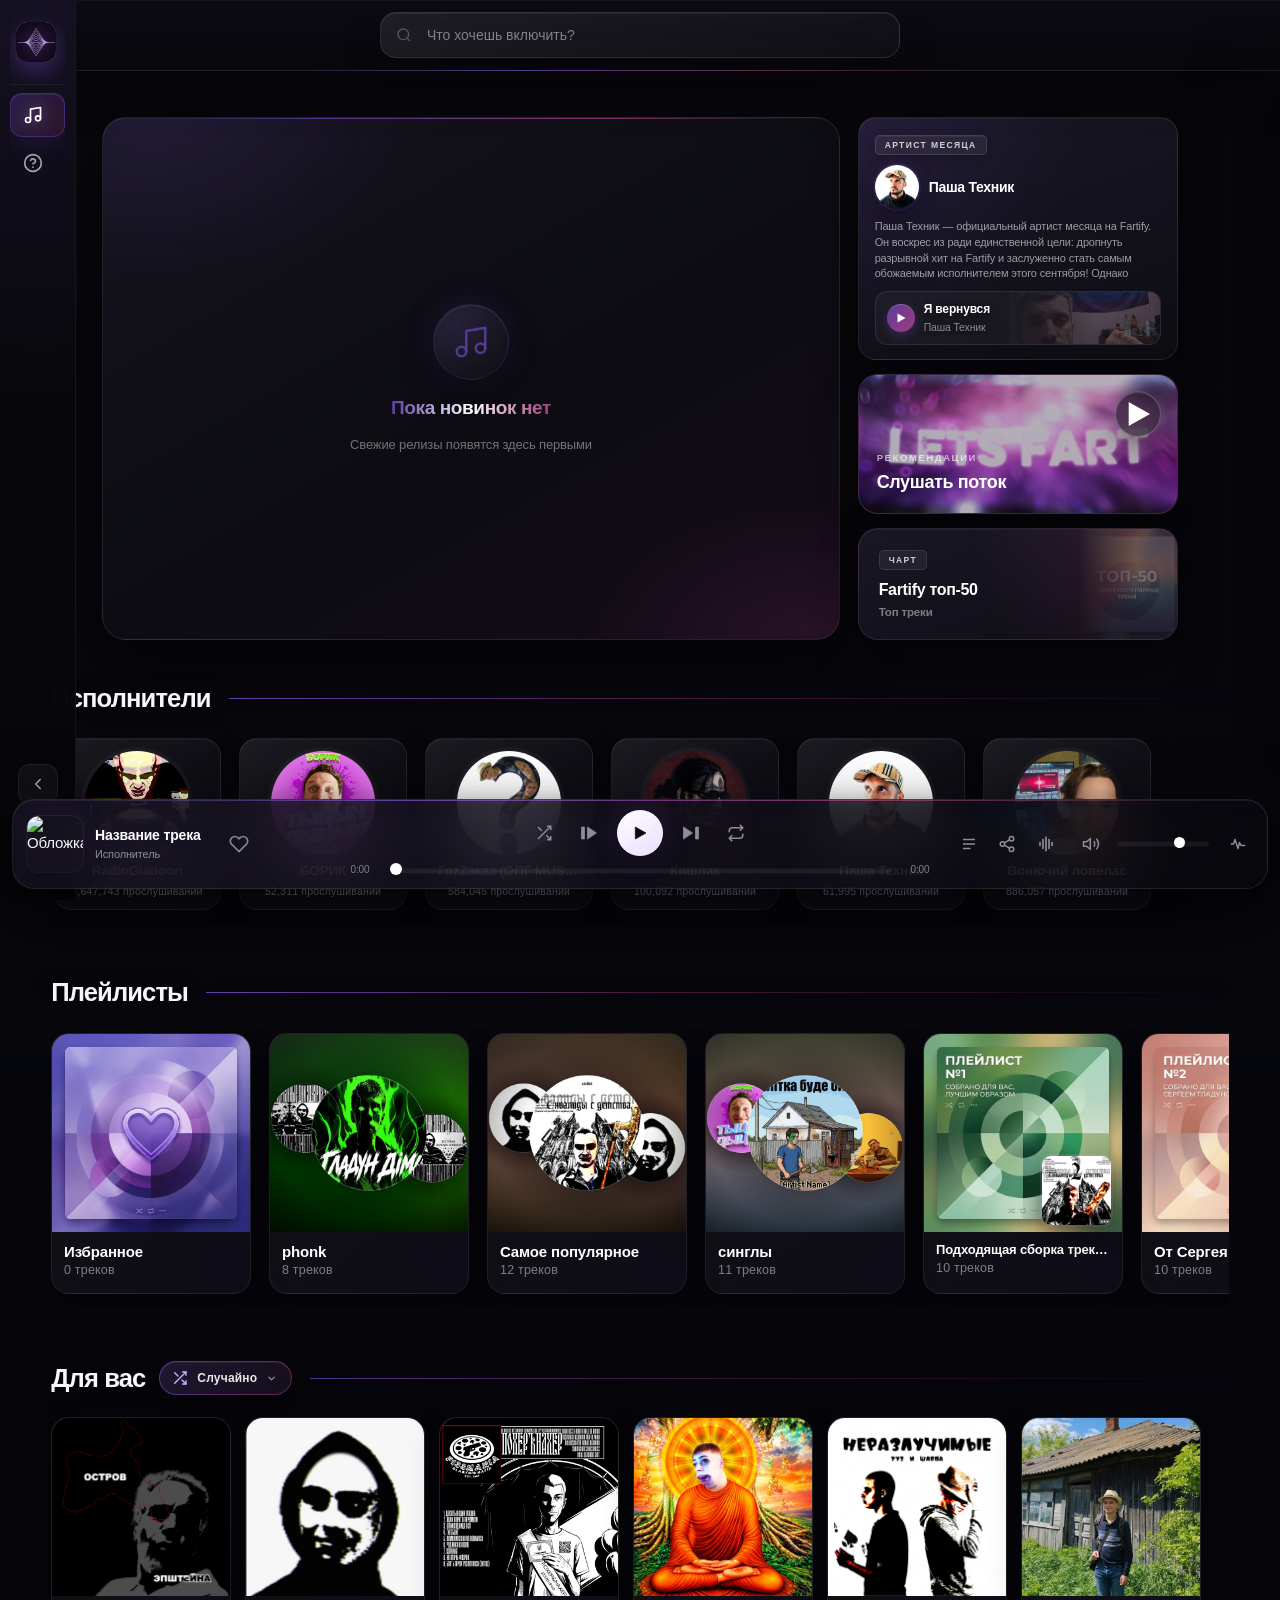
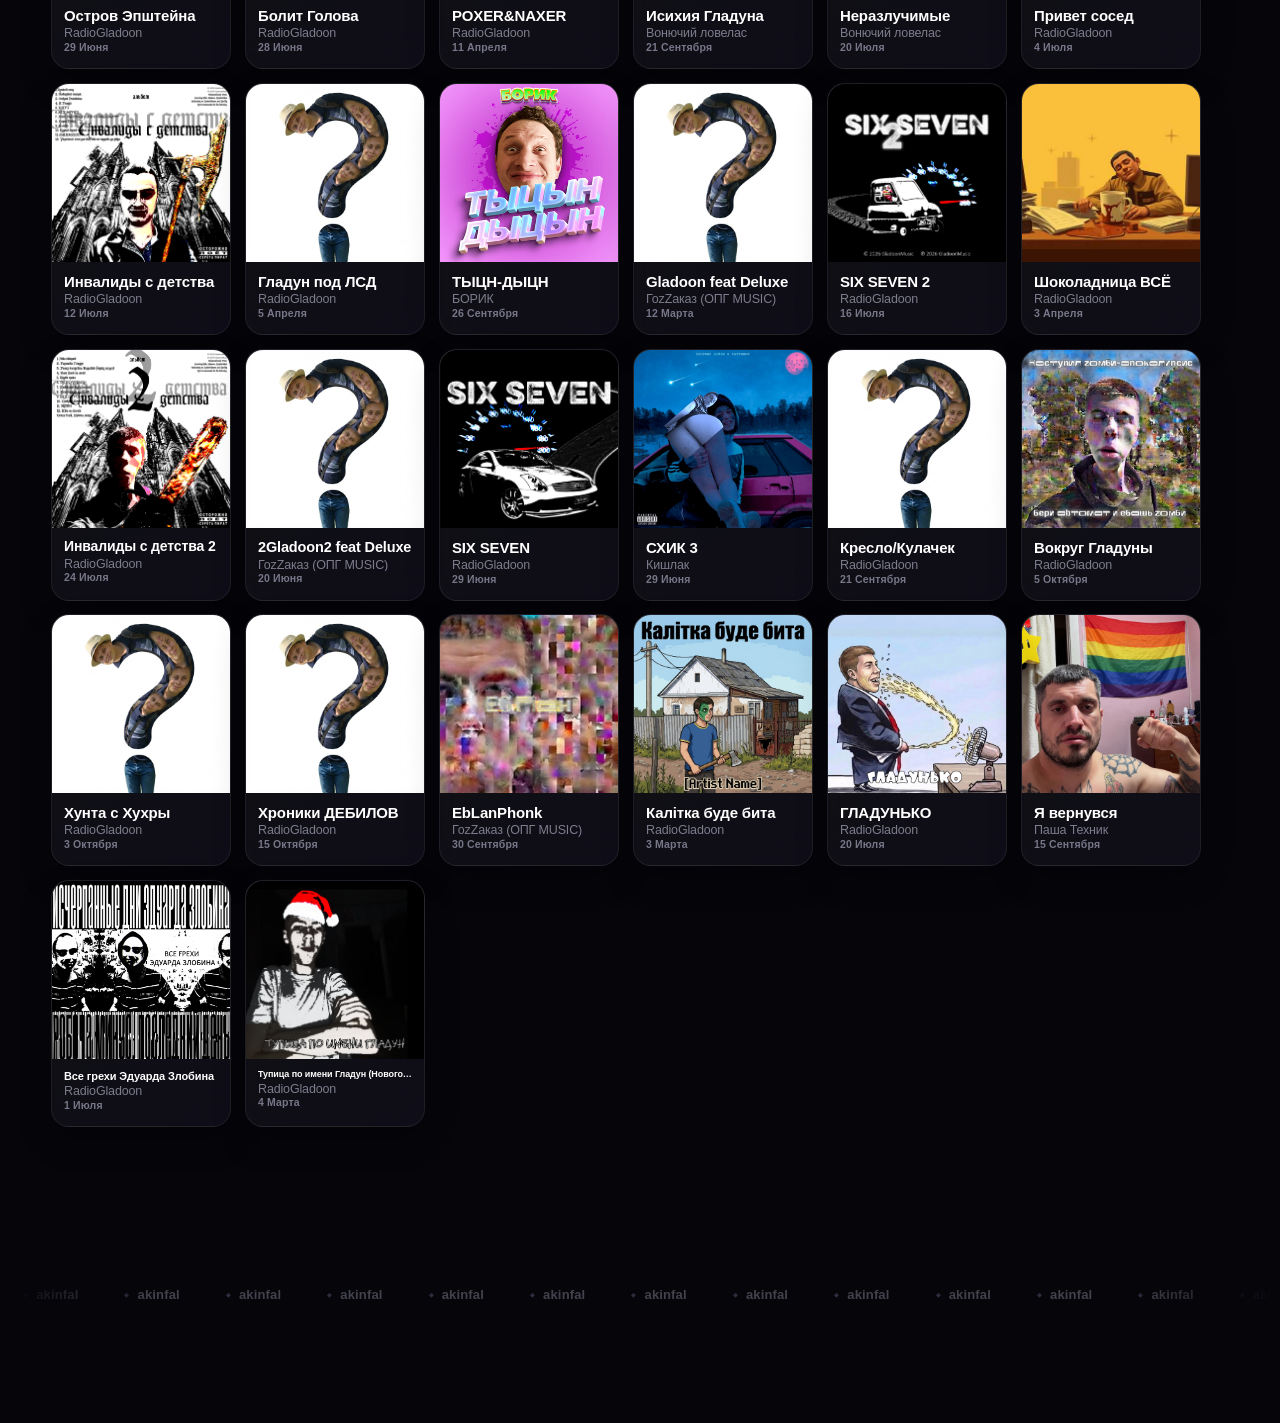
==== commit 5f27a932: "Add files via upload" ====
--- a/index.html
+++ b/index.html
@@ -42,40 +42,45 @@
     <!-- Левая панель навигации -->
     <aside id="app-sidebar" class="app-sidebar" aria-label="Основная навигация">
         <div class="app-sidebar-brand">
-            <span class="app-sidebar-brand-mark">F</span>
+            <span class="app-sidebar-brand-mark">
+                <img src="favicon.ico" alt="Fartify" class="app-sidebar-brand-logo">
+            </span>
             <span class="app-sidebar-brand-name">Fartify</span>
         </div>
 
         <nav class="app-sidebar-nav">
-            <a href="/" class="app-sidebar-link" data-nav="home" title="Главная">
+            <a href="/" class="app-sidebar-link" data-nav="home" title="Слушать">
                 <svg width="20" height="20" viewBox="0 0 24 24" fill="none" stroke="currentColor" stroke-width="2" stroke-linecap="round" stroke-linejoin="round">
-                    <path d="M3 10.5 12 3l9 7.5"/>
-                    <path d="M5 10v10h14V10"/>
+                    <path d="M9 18V5l12-2v13"/><circle cx="6" cy="18" r="3"/><circle cx="18" cy="16" r="3"/>
                 </svg>
-                <span class="app-sidebar-link-text">Главная</span>
+                <span class="app-sidebar-link-text">Слушать</span>
             </a>
 
+            <!-- Скрыто по просьбе (Рецензии) -->
+            <!--
             <a href="/reviews" class="app-sidebar-link" data-nav="reviews" title="Рецензии">
                 <svg width="20" height="20" viewBox="0 0 24 24" fill="none" stroke="currentColor" stroke-width="2" stroke-linecap="round" stroke-linejoin="round">
                     <path d="M12 2.5 15 9l7 1-5 5 1 7-6-3-6 3 1-7-5-5 7-1z"/>
                 </svg>
                 <span class="app-sidebar-link-text">Рецензии</span>
             </a>
-
-            <a href="/favorites" class="app-sidebar-link" data-nav="favorites" title="Избранное">
+            -->
+
+            <!-- Скрыто по просьбе (Тир-листы) -->
+            <!--
+            <a href="/tierlists" class="app-sidebar-link" data-nav="tierlists" title="Тир Листы">
                 <svg width="20" height="20" viewBox="0 0 24 24" fill="none" stroke="currentColor" stroke-width="2" stroke-linecap="round" stroke-linejoin="round">
-                    <path d="M20.84 4.61a5.5 5.5 0 0 0-7.78 0L12 5.67l-1.06-1.06a5.5 5.5 0 0 0-7.78 7.78l1.06 1.06L12 21.23l7.78-7.78 1.06-1.06a5.5 5.5 0 0 0 0-7.78z"/>
+                    <rect x="3" y="3" width="18" height="18" rx="2" ry="2"/><line x1="3" y1="9" x2="21" y2="9"/><line x1="9" y1="21" x2="9" y2="9"/>
                 </svg>
-                <span class="app-sidebar-link-text">Избранное</span>
+                <span class="app-sidebar-link-text">Тир Листы</span>
             </a>
-
-            <a href="/chart" class="app-sidebar-link" data-nav="chart" title="Топ-50">
+            -->
+
+            <a href="/guess" class="app-sidebar-link" data-nav="guess" title="Угадайка">
                 <svg width="20" height="20" viewBox="0 0 24 24" fill="none" stroke="currentColor" stroke-width="2" stroke-linecap="round" stroke-linejoin="round">
-                    <line x1="12" y1="20" x2="12" y2="10"/>
-                    <line x1="18" y1="20" x2="18" y2="4"/>
-                    <line x1="6" y1="20" x2="6" y2="16"/>
+                    <circle cx="12" cy="12" r="10"/><path d="M9.09 9a3 3 0 0 1 5.83 1c0 2-3 3-3 3"/><line x1="12" y1="17" x2="12.01" y2="17"/>
                 </svg>
-                <span class="app-sidebar-link-text">Топ-50</span>
+                <span class="app-sidebar-link-text">Угадайка</span>
             </a>
         </nav>
 
@@ -384,6 +389,84 @@
             </div>
 
             <div class="artist-page-bottom-spacer"></div>
+        </div>
+
+                <!-- Страница Угадайка -->
+        <div id="guess-page" class="guess-page hidden">
+            <header class="guess-header">
+                <div class="guess-title">УГАДАЙКА</div>
+                <div class="guess-stats">
+                    <div class="guess-score-box">
+                        <span id="guess-score">0</span> очков
+                    </div>
+                    <div class="guess-round" id="guess-round">Раунд 1 / 10</div>
+                </div>
+            </header>
+
+            <div class="guess-main">
+                <!-- Блок с обложкой и названием (скрыт до ответа) -->
+                <div class="guess-track-info" id="guess-track-info">
+                    <div class="guess-cover" id="guess-cover"></div>
+                    <div class="guess-text-info hidden" id="guess-text-info">
+                        <div class="guess-track-title" id="guess-track-title">Название</div>
+                        <div class="guess-track-artist" id="guess-track-artist">Исполнитель</div>
+                    </div>
+                </div>
+
+                <!-- Сегментированный прогресс-бар -->
+                <div class="guess-progress-wrapper">
+                    <div class="guess-progress-container">
+                        <div class="guess-segment"><span>1с</span></div>
+                        <div class="guess-segment"><span>3с</span></div>
+                        <div class="guess-segment"><span>5с</span></div>
+                        <div class="guess-segment"><span>8с</span></div>
+                        <div class="guess-segment"><span>13с</span></div>
+                        <div class="guess-progress-fill" id="guess-progress-fill"></div>
+                    </div>
+                </div>
+                
+                <div class="guess-time-display">
+                    <span id="guess-current-time">0:00</span> / <span id="guess-total-time">0:01</span>
+                </div>
+
+                <div class="guess-controls">
+                    <button id="guess-play-btn" class="guess-play-btn" title="Слушать отрывок">
+                        <svg width="32" height="32" viewBox="0 0 24 24" fill="currentColor">
+                            <polygon points="5,3 21,12 5,21"/>
+                        </svg>
+                    </button>
+                </div>
+
+                <!-- Поле ввода с автодополнением -->
+                <div class="guess-input-container">
+                    <div class="guess-input-wrapper">
+                        <input type="text" id="guess-input" class="guess-input" placeholder="Начните вводить название трека..." autocomplete="off">
+                        <button id="guess-clear-btn" class="guess-clear-btn hidden">×</button>
+                    </div>
+                    <!-- Выпадающий список -->
+                    <div id="guess-autocomplete" class="guess-autocomplete hidden"></div>
+                </div>
+                
+                <div class="guess-skip-row">
+                    <button id="guess-skip-btn" class="guess-skip-btn">Пропустить трек</button>
+                </div>
+                
+                <div id="guess-result-msg" class="guess-result-msg hidden"></div>
+                
+                <!-- Экран окончания игры -->
+                <div id="guess-end-screen" class="guess-end-screen hidden">
+                    <h2>Игра окончена!</h2>
+                    <p>Ваш результат: <strong id="guess-final-score">0</strong> очков</p>
+                    <p>Лучший результат за месяц: <strong id="guess-best-score">0</strong></p>
+                    
+                    <div class="guess-results-list-wrapper">
+                        <h3>Детали раундов:</h3>
+                        <ul id="guess-results-list" class="guess-results-list"></ul>
+                    </div>
+
+                    <button id="guess-restart-btn" class="guess-submit-btn" style="margin-top: 20px;">Играть снова</button>
+                </div>
+            </div>
         </div>
 
         <!-- Плеер -->
@@ -1041,6 +1124,7 @@
     <script src="js/reviews.js"></script>
     <script src="js/equalizer.js"></script>
     <script src="js/visualizer.js"></script>
+    <script src="js/guess.js"></script>
     
     <!-- 4. Модули авторизации и кабинета -->
     <script src="js/auth.js"></script>
--- a/style.css
+++ b/style.css
@@ -8121,11 +8121,6 @@
    скрытие правой панели «Сейчас играет»
    =========================================================== */
 
-/* ── 1. Скрытие ЛЕВОЙ панели навигации ── */
-#app-sidebar {
-    display: none !important;
-}
-
 /* Убираем сдвиги, которые создавала левая панель */
 body {
     padding-left: 0 !important;
@@ -11447,4 +11442,704 @@
     background: rgba(255,255,255,0.02);
     border: 1px solid rgba(255,255,255,0.05);
     border-radius: 8px;
+}
+/* ===========================================
+   УГАДАЙКА (SONGLESS)
+   =========================================== */
+
+.guess-page {
+    position: relative;
+    z-index: 1;
+    min-height: calc(100vh - 150px);
+    padding: 40px 20px;
+    display: flex;
+    flex-direction: column;
+    align-items: center;
+    background: transparent;
+}
+
+.guess-header {
+    display: flex;
+    flex-direction: column;
+    align-items: center;
+    gap: 15px;
+    margin-bottom: 40px;
+}
+
+.guess-title {
+    font-size: 42px;
+    font-weight: 900;
+    letter-spacing: 2px;
+    font-style: italic;
+    color: #e2ff00; /* Кислотно-желтый, как на скрине */
+    text-shadow: 0 0 20px rgba(226, 255, 0, 0.4);
+    transform: skewX(-10deg);
+}
+
+.guess-stats {
+    display: flex;
+    align-items: center;
+    gap: 20px;
+    font-size: 14px;
+    font-weight: 700;
+    color: var(--text-muted);
+}
+
+.guess-score {
+    color: #fff;
+    background: rgba(255, 255, 255, 0.1);
+    padding: 4px 12px;
+    border-radius: 20px;
+}
+
+.guess-main {
+    width: 100%;
+    max-width: 600px;
+    display: flex;
+    flex-direction: column;
+    align-items: center;
+    gap: 20px;
+}
+
+.guess-track-info {
+    width: 100%;
+    height: 120px;
+    background: rgba(255, 255, 255, 0.03);
+    border: 1px solid var(--line);
+    border-radius: 16px;
+    display: flex;
+    align-items: center;
+    justify-content: center;
+    overflow: hidden;
+    position: relative;
+    margin-bottom: 20px;
+}
+
+.guess-cover {
+    position: absolute;
+    inset: 0;
+    background-size: cover;
+    background-position: center;
+    filter: blur(20px) brightness(0.3);
+    opacity: 0;
+    transition: opacity 0.5s ease;
+}
+
+.guess-cover.show {
+    opacity: 1;
+}
+
+.guess-text-info {
+    position: relative;
+    z-index: 2;
+    text-align: center;
+    opacity: 0;
+    transform: translateY(10px);
+    transition: all 0.4s var(--ease-spring);
+}
+
+.guess-text-info.show {
+    opacity: 1;
+    transform: translateY(0);
+}
+
+.guess-track-title {
+    font-size: 24px;
+    font-weight: 800;
+    color: #fff;
+}
+
+.guess-track-artist {
+    font-size: 16px;
+    color: var(--text-muted);
+}
+
+.guess-progress-container {
+    width: 100%;
+    height: 8px;
+    background: rgba(255, 255, 255, 0.08);
+    border-radius: 999px;
+    overflow: hidden;
+    margin-top: 10px;
+}
+
+.guess-progress-fill {
+    height: 100%;
+    width: 0%;
+    background: #e2ff00; /* Желтый акцент */
+    border-radius: inherit;
+    transition: width 0.1s linear, background 0.3s ease;
+}
+
+.guess-time-display {
+    width: 100%;
+    display: flex;
+    justify-content: flex-end;
+    font-size: 12px;
+    font-weight: 700;
+    color: #e2ff00;
+    font-variant-numeric: tabular-nums;
+    margin-top: -10px;
+}
+
+.guess-controls {
+    display: flex;
+    align-items: center;
+    gap: 15px;
+    margin: 20px 0;
+}
+
+.guess-play-btn {
+    width: 72px;
+    height: 72px;
+    border-radius: 50%;
+    background: rgba(255, 255, 255, 0.05);
+    border: 2px solid rgba(255, 255, 255, 0.1);
+    color: #e2ff00;
+    display: flex;
+    align-items: center;
+    justify-content: center;
+    cursor: pointer;
+    transition: all 0.2s ease;
+}
+
+.guess-play-btn:hover {
+    background: rgba(226, 255, 0, 0.1);
+    border-color: #e2ff00;
+    transform: scale(1.05);
+}
+
+.guess-play-btn:disabled {
+    opacity: 0.3;
+    cursor: not-allowed;
+    transform: none;
+}
+
+.guess-hint-btn {
+    height: 40px;
+    padding: 0 16px;
+    border-radius: 20px;
+    background: rgba(255, 255, 255, 0.05);
+    border: 1px solid var(--line-strong);
+    color: #fff;
+    font-weight: 700;
+    cursor: pointer;
+    transition: all 0.2s ease;
+}
+
+.guess-hint-btn:hover {
+    background: rgba(255, 255, 255, 0.1);
+}
+
+.guess-input-row {
+    width: 100%;
+    display: grid;
+    grid-template-columns: 1fr auto auto;
+    gap: 10px;
+}
+
+.guess-input-wrapper {
+    position: relative;
+    display: flex;
+    align-items: center;
+}
+
+.guess-input {
+    width: 100%;
+    height: 48px;
+    background: rgba(255, 255, 255, 0.05);
+    border: 1px solid var(--line-strong);
+    border-radius: 12px;
+    padding: 0 16px;
+    color: #fff;
+    font-size: 14px;
+    outline: none;
+    transition: border-color 0.2s ease;
+}
+
+.guess-input:focus {
+    border-color: rgba(226, 255, 0, 0.5);
+}
+
+.guess-clear-btn {
+    position: absolute;
+    right: 12px;
+    background: none;
+    border: none;
+    color: #888;
+    font-size: 18px;
+    cursor: pointer;
+}
+
+.guess-submit-btn {
+    height: 48px;
+    padding: 0 24px;
+    border-radius: 12px;
+    background: #e2ff00;
+    color: #000;
+    font-weight: 800;
+    border: none;
+    cursor: pointer;
+    transition: opacity 0.2s ease;
+}
+
+.guess-submit-btn:hover {
+    opacity: 0.9;
+}
+
+.guess-skip-btn {
+    height: 48px;
+    padding: 0 20px;
+    border-radius: 12px;
+    background: rgba(255, 255, 255, 0.05);
+    border: 1px solid var(--line-strong);
+    color: #fff;
+    font-weight: 600;
+    cursor: pointer;
+    transition: background 0.2s ease;
+}
+
+.guess-skip-btn:hover {
+    background: rgba(255, 255, 255, 0.1);
+}
+
+.guess-result-msg {
+    font-size: 18px;
+    font-weight: 800;
+    text-align: center;
+    margin-top: 15px;
+    animation: fadeIn 0.3s ease;
+}
+
+.guess-result-msg.success { color: #4ade80; }
+.guess-result-msg.error { color: #f87171; }
+
+.guess-end-screen {
+    text-align: center;
+    animation: fadeIn 0.4s ease;
+}
+
+.guess-end-screen h2 {
+    font-size: 28px;
+    margin-bottom: 10px;
+}
+.guess-end-screen p {
+    font-size: 16px;
+    color: var(--text-soft);
+    margin-bottom: 5px;
+}
+
+.guess-page {
+    position: relative;
+    z-index: 1;
+    min-height: calc(100vh - 150px);
+    padding: 40px 20px;
+    display: flex;
+    flex-direction: column;
+    align-items: center;
+    
+    /* ★ Добавляем легкое стекло */
+    background: rgba(8, 8, 12, 0.6);
+    backdrop-filter: blur(20px);
+    -webkit-backdrop-filter: blur(20px);
+    border-radius: 20px;
+    margin: 20px auto;
+    max-width: 800px;
+    border: 1px solid var(--line);
+}
+
+/* ===========================================
+   УГАДАЙКА (Fartify Edition)
+   =========================================== */
+
+.guess-page {
+    position: relative;
+    z-index: 1;
+    min-height: calc(100vh - 150px);
+    padding: 40px 20px;
+    display: flex;
+    flex-direction: column;
+    align-items: center;
+    background: rgba(8, 8, 12, 0.4);
+    backdrop-filter: blur(20px);
+    -webkit-backdrop-filter: blur(20px);
+    margin: 10px auto;
+    max-width: 800px;
+    border-radius: 24px;
+}
+
+.guess-header {
+    display: flex;
+    flex-direction: column;
+    align-items: center;
+    gap: 15px;
+    margin-bottom: 30px;
+}
+
+.guess-title {
+    font-size: 38px;
+    font-weight: 900;
+    letter-spacing: 2px;
+    background: var(--accent-gradient);
+    -webkit-background-clip: text;
+    background-clip: text;
+    -webkit-text-fill-color: transparent;
+    filter: drop-shadow(0 0 20px rgba(var(--accent-c1), 0.4));
+}
+
+.guess-stats {
+    display: flex;
+    align-items: center;
+    gap: 20px;
+    font-size: 14px;
+    font-weight: 700;
+}
+
+.guess-score-box {
+    background: rgba(var(--accent-c1), 0.15);
+    color: rgb(var(--accent-c1));
+    padding: 6px 16px;
+    border-radius: 20px;
+    border: 1px solid rgba(var(--accent-c1), 0.3);
+}
+
+.guess-round {
+    color: var(--text-muted);
+}
+
+.guess-main {
+    width: 100%;
+    max-width: 600px;
+    display: flex;
+    flex-direction: column;
+    align-items: center;
+    gap: 15px;
+}
+
+/* Обложка и название (появляются после ответа) */
+.guess-track-info {
+    width: 100%;
+    height: 140px;
+    background: rgba(255, 255, 255, 0.02);
+    border: 1px solid var(--line);
+    border-radius: 16px;
+    display: flex;
+    align-items: center;
+    justify-content: center;
+    overflow: hidden;
+    position: relative;
+}
+
+.guess-cover {
+    position: absolute;
+    inset: 0;
+    background-size: cover;
+    background-position: center;
+    filter: blur(25px) brightness(0.3);
+    opacity: 0;
+    transition: opacity 0.6s ease;
+}
+
+.guess-cover.show { opacity: 1; }
+
+.guess-text-info {
+    position: relative;
+    z-index: 2;
+    text-align: center;
+    opacity: 0;
+    transform: translateY(10px);
+    transition: all 0.4s var(--ease-spring);
+}
+
+.guess-text-info.show { opacity: 1; transform: translateY(0); }
+
+.guess-track-title {
+    font-size: 22px;
+    font-weight: 800;
+    color: #fff;
+    margin-bottom: 4px;
+}
+
+.guess-track-artist {
+    font-size: 15px;
+    color: var(--text-muted);
+}
+
+/* Сегментированный прогресс-бар */
+.guess-progress-wrapper {
+    width: 100%;
+    margin-top: 10px;
+}
+
+.guess-progress-container {
+    position: relative;
+    width: 100%;
+    height: 12px;
+    background: rgba(255, 255, 255, 0.05);
+    border-radius: 999px;
+    display: flex;
+    overflow: hidden;
+    border: 1px solid var(--line);
+}
+
+.guess-segment {
+    flex: 1;
+    height: 100%;
+    border-right: 1px solid rgba(0, 0, 0, 0.5);
+    display: flex;
+    align-items: center;
+    justify-content: center;
+    font-size: 8px;
+    color: rgba(255,255,255,0.2);
+    font-weight: 800;
+}
+.guess-segment:last-child { border-right: none; }
+
+.guess-progress-fill {
+    position: absolute;
+    top: 0;
+    left: 0;
+    height: 100%;
+    width: 0%;
+    background: var(--accent-gradient);
+    box-shadow: 0 0 10px rgba(var(--accent-c1), 0.5);
+    transition: width 0.1s linear;
+    z-index: 2;
+    opacity: 0.8;
+}
+
+.guess-time-display {
+    width: 100%;
+    display: flex;
+    justify-content: flex-end;
+    font-size: 12px;
+    font-weight: 700;
+    color: rgb(var(--accent-c1));
+    margin-top: -5px;
+}
+
+/* Кнопка Play */
+.guess-controls {
+    margin: 15px 0;
+}
+
+.guess-play-btn {
+    width: 80px;
+    height: 80px;
+    border-radius: 50%;
+    background: rgba(255, 255, 255, 0.03);
+    border: 2px solid rgba(var(--accent-c1), 0.4);
+    color: rgb(var(--accent-c1));
+    display: flex;
+    align-items: center;
+    justify-content: center;
+    cursor: pointer;
+    transition: all 0.3s var(--ease-spring);
+    box-shadow: 0 0 30px rgba(var(--accent-c1), 0.15);
+}
+
+.guess-play-btn:hover:not(:disabled) {
+    background: rgba(var(--accent-c1), 0.1);
+    border-color: rgb(var(--accent-c1));
+    transform: scale(1.05);
+    box-shadow: 0 0 40px rgba(var(--accent-c1), 0.3);
+}
+
+.guess-play-btn:disabled {
+    opacity: 0.3;
+    cursor: not-allowed;
+    border-color: var(--line);
+    color: var(--text-muted);
+}
+
+/* Поле ввода и автодополнение */
+.guess-input-container {
+    width: 100%;
+    position: relative;
+}
+
+.guess-input-wrapper {
+    position: relative;
+    display: flex;
+    align-items: center;
+}
+
+.guess-input {
+    width: 100%;
+    height: 54px;
+    background: rgba(255, 255, 255, 0.05);
+    border: 2px solid var(--line-strong);
+    border-radius: 14px;
+    padding: 0 20px;
+    color: #fff;
+    font-size: 16px;
+    outline: none;
+    transition: border-color 0.2s ease;
+}
+
+.guess-input:focus {
+    border-color: rgba(var(--accent-c1), 0.8);
+    background: rgba(255, 255, 255, 0.08);
+}
+
+.guess-clear-btn {
+    position: absolute;
+    right: 16px;
+    background: none;
+    border: none;
+    color: #888;
+    font-size: 20px;
+    cursor: pointer;
+}
+
+.guess-autocomplete {
+    position: absolute;
+    top: calc(100% + 8px);
+    left: 0;
+    right: 0;
+    background: rgba(18, 18, 26, 0.95);
+    border: 1px solid var(--line-strong);
+    border-radius: 14px;
+    max-height: 250px;
+    overflow-y: auto;
+    z-index: 100;
+    backdrop-filter: blur(20px);
+    box-shadow: 0 10px 30px rgba(0,0,0,0.5);
+}
+
+.guess-autocomplete.hidden { display: none; }
+
+.guess-ac-item {
+    padding: 12px 16px;
+    display: flex;
+    align-items: center;
+    gap: 12px;
+    cursor: pointer;
+    border-bottom: 1px solid var(--line);
+    transition: background 0.2s ease;
+}
+
+.guess-ac-item:hover {
+    background: rgba(var(--accent-c1), 0.15);
+}
+
+.guess-ac-cover {
+    width: 40px;
+    height: 40px;
+    border-radius: 6px;
+    object-fit: cover;
+}
+
+.guess-ac-info { display: flex; flex-direction: column; }
+.guess-ac-title { font-weight: 700; color: #fff; font-size: 14px; }
+.guess-ac-artist { font-size: 12px; color: var(--text-muted); }
+
+/* Кнопка Пропустить */
+.guess-skip-row {
+    width: 100%;
+    display: flex;
+    justify-content: flex-end;
+    margin-top: 10px;
+}
+
+.guess-skip-btn {
+    background: transparent;
+    border: none;
+    color: var(--text-muted);
+    font-size: 14px;
+    font-weight: 600;
+    cursor: pointer;
+    padding: 10px;
+    transition: color 0.2s ease;
+}
+
+.guess-skip-btn:hover {
+    color: #fff;
+    text-decoration: underline;
+}
+
+/* Сообщения и результаты */
+.guess-result-msg {
+    font-size: 16px;
+    font-weight: 700;
+    text-align: center;
+    margin-top: 10px;
+    padding: 10px;
+    border-radius: 10px;
+    width: 100%;
+    animation: fadeIn 0.3s ease;
+}
+
+.guess-result-msg.success {
+    color: #4ade80;
+    background: rgba(74, 222, 128, 0.1);
+    border: 1px solid rgba(74, 222, 128, 0.2);
+}
+
+.guess-result-msg.error {
+    color: #f87171;
+    background: rgba(248, 113, 113, 0.1);
+    border: 1px solid rgba(248, 113, 113, 0.2);
+}
+
+.guess-end-screen {
+    text-align: center;
+    animation: fadeIn 0.5s ease;
+    width: 100%;
+}
+
+.guess-end-screen h2 { font-size: 28px; margin-bottom: 10px; color: #fff; }
+.guess-end-screen p { font-size: 16px; color: var(--text-soft); margin-bottom: 5px; }
+.guess-end-screen strong { color: rgb(var(--accent-c1)); font-size: 20px; }
+
+.guess-results-list-wrapper {
+    margin-top: 25px;
+    text-align: left;
+    background: rgba(0,0,0,0.2);
+    border-radius: 12px;
+    padding: 15px;
+    border: 1px solid var(--line);
+}
+
+.guess-results-list-wrapper h3 {
+    font-size: 14px;
+    color: var(--text-muted);
+    margin-bottom: 10px;
+    text-transform: uppercase;
+    letter-spacing: 1px;
+}
+
+.guess-results-list {
+    list-style: none;
+    padding: 0;
+    margin: 0;
+    max-height: 200px;
+    overflow-y: auto;
+}
+
+.guess-results-list li {
+    display: flex;
+    justify-content: space-between;
+    padding: 8px 0;
+    border-bottom: 1px solid rgba(255,255,255,0.05);
+    font-size: 13px;
+}
+.guess-results-list li:last-child { border: none; }
+.guess-results-list .res-title { color: #fff; font-weight: 500; }
+.guess-results-list .res-score { color: rgb(var(--accent-c1)); font-weight: 700; }
+
+/* Блокировка UI во время игры */
+body.guessing-mode #search-input,
+body.guessing-mode #player {
+    pointer-events: none;
+    opacity: 0.5;
+    filter: grayscale(1);
+}
+
+/* Иконка сайта вместо буквы F */
+.app-sidebar-brand-logo {
+    width: 100%;
+    height: 100%;
+    border-radius: inherit;
+    object-fit: cover;
 }
